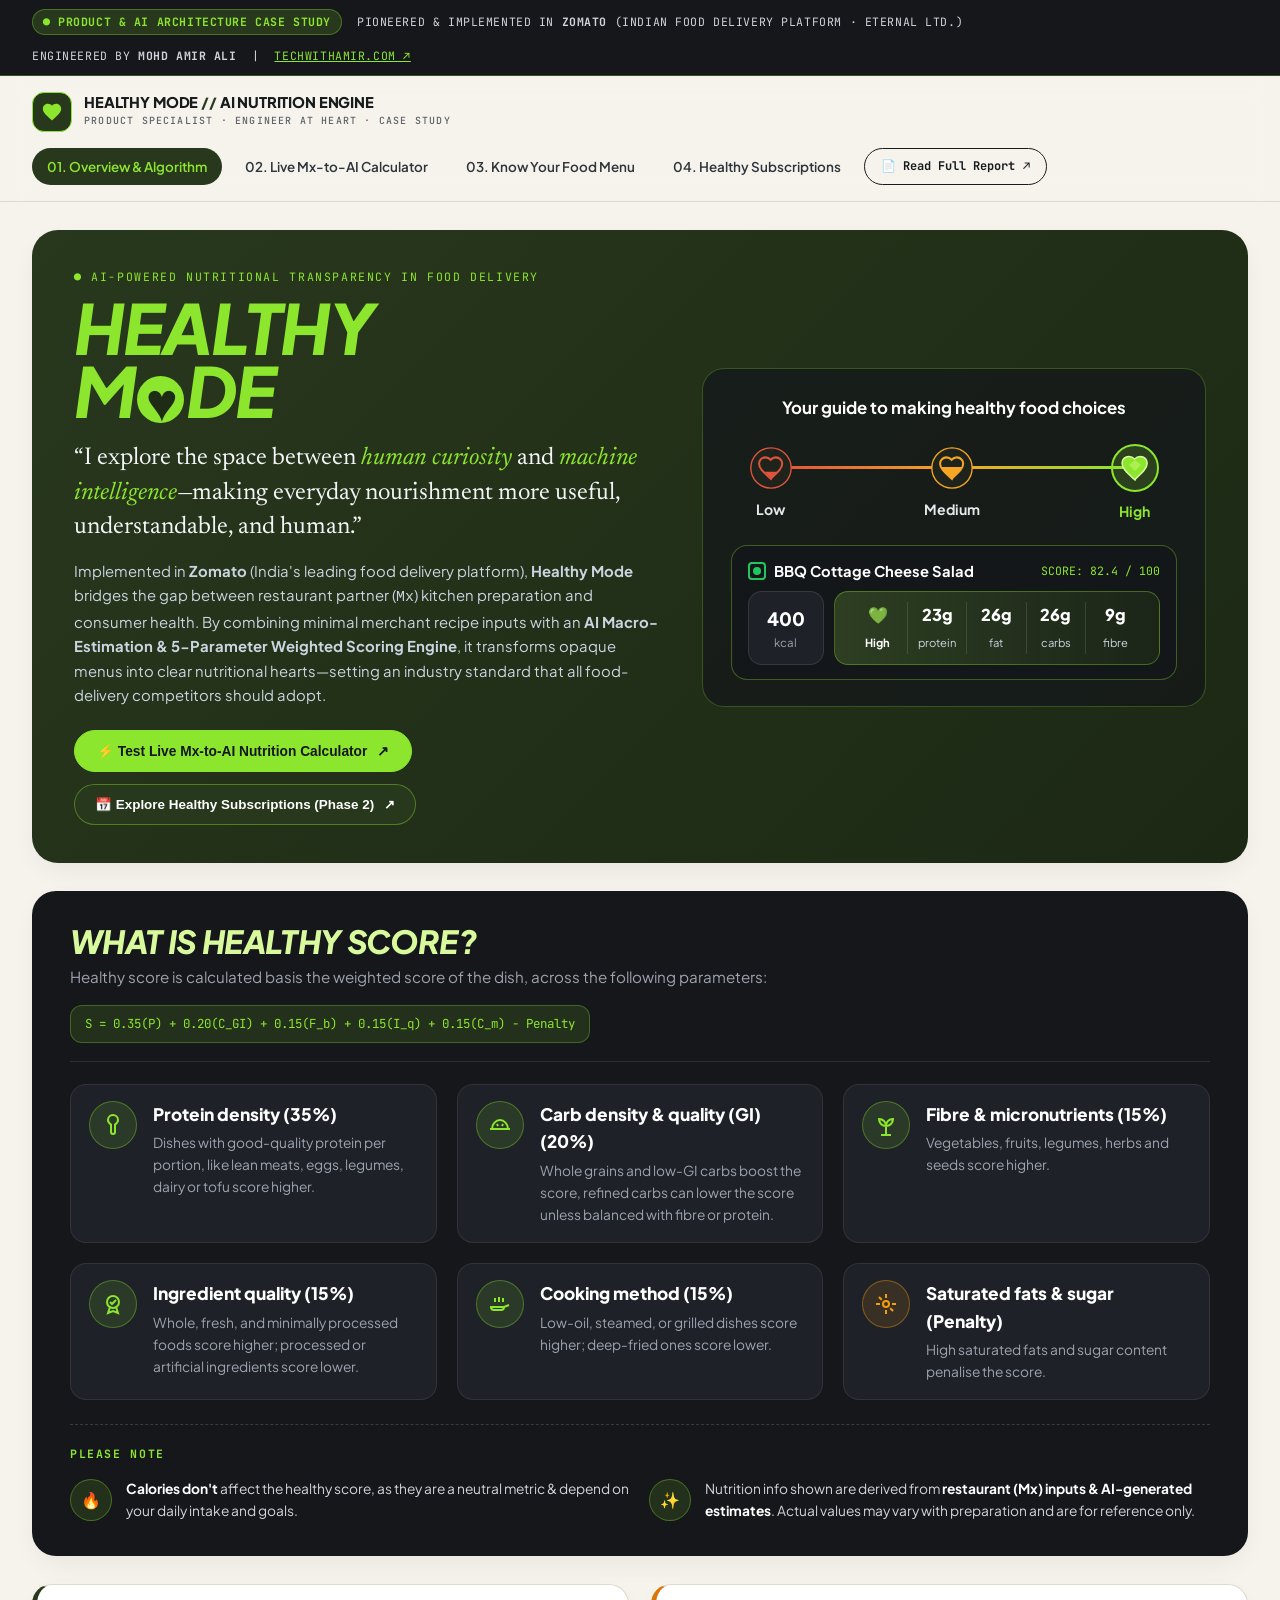
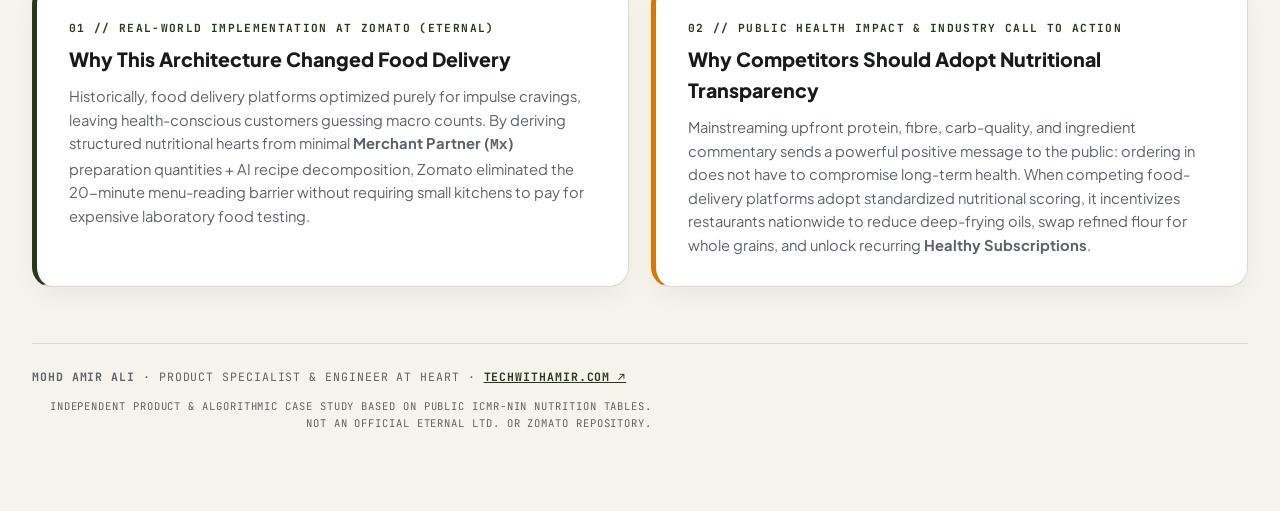
==== Launch_HealthyMode_App.html @ 8ef33858 "Initial commit: HEALTHY MODE // AI Nutrition & Healthy Subscriptions Case Study Platform" ====
<!DOCTYPE html>
<html lang="en">
<head>
  <meta charset="utf-8" />
  <meta name="viewport" content="width=device-width, initial-scale=1.0" />
  <title>HEALTHY MODE // AI Nutritional Scoring &amp; Subscription Engine — Case Study by Mohd Amir Ali</title>
  <style>
@import url('https://fonts.googleapis.com/css2?family=Plus+Jakarta+Sans:ital,wght@0,400;0,500;0,600;0,700;0,800;1,700;1,800&family=Newsreader:ital,opsz,wght@0,6..72,400;0,6..72,500;0,6..72,600;1,6..72,400;1,6..72,500&family=JetBrains+Mono:wght@400;500;600;700&display=swap');

:root {
  /* Botanical Healthy Mode + Editorial Portfolio Palette */
  --bg-cream: #F6F3EC;           /* Warm Editorial Cream (techwithamir.com alignment) */
  --bg-surface: #FFFFFF;         /* Crisp White Card Surface */
  --bg-elevated: #EAE5D9;        /* Soft Sandstone Pill Surface */
  --forest-hero: #28381D;        /* Deep Botanical Olive Green (from Healthy Mode screenshots) */
  --forest-card: #324624;        /* Elevated Olive Green Container */
  --obsidian-card: #15171B;      /* Deep Charcoal Card (from Nutritional Info modal) */
  --obsidian-inner: #1E2228;     /* Inner Dark Pill Box */
  --lime-neon: #8CE62E;          /* Signature Healthy Mode Electric Lime Green */
  --lime-soft: rgba(140, 230, 46, 0.15);
  --amber-warn: #F59E0B;         /* 'To Consider' Amber Warning & Medium Heart */
  --red-low: #E0533C;            /* 'Low' Heart Orange-Red */
  --ink-dark: #181B1E;
  --ink-soft: #2E343B;
  --slate-muted: #5C6269;
  --border-hairline: #DED9CE;
  --border-strong: #C6C0B2;
  --radius-card: 20px;
  --radius-pill: 999px;
  --shadow-soft: 0 10px 30px -8px rgba(24, 27, 30, 0.08);
  --font-sans: 'Plus Jakarta Sans', -apple-system, BlinkMacSystemFont, 'Segoe UI', Roboto, sans-serif;
  --font-serif: 'Newsreader', 'Georgia', serif;
  --font-mono: 'JetBrains Mono', 'SFMono-Regular', Menlo, monospace;
}

* {
  box-sizing: border-box;
  margin: 0;
  padding: 0;
}

html, body {
  background-color: var(--bg-cream);
  color: var(--ink-dark);
  font-family: var(--font-sans);
  -webkit-font-smoothing: antialiased;
  line-height: 1.6;
  min-height: 100vh;
}

a {
  color: inherit;
  text-decoration: none;
  transition: all 0.2s ease;
}

/* ==========================================================================
   TOP INDUSTRY CONTEXT BAR
   ========================================================================== */
.context-top-bar {
  background-color: var(--obsidian-card);
  color: #D1D5DB;
  font-family: var(--font-mono);
  font-size: 0.72rem;
  letter-spacing: 0.05em;
  padding: 9px 32px;
  border-bottom: 1px solid rgba(140, 230, 46, 0.28);
}

.context-top-inner {
  max-width: 1340px;
  margin: 0 auto;
  display: flex;
  align-items: center;
  justify-content: space-between;
  flex-wrap: wrap;
  gap: 12px;
}

.lime-pill-badge {
  display: inline-flex;
  align-items: center;
  gap: 7px;
  background-color: rgba(140, 230, 46, 0.16);
  color: var(--lime-neon);
  padding: 3px 10px;
  border-radius: var(--radius-pill);
  border: 1px solid rgba(140, 230, 46, 0.35);
  font-weight: 700;
}

/* ==========================================================================
   HEADER NAVIGATION
   ========================================================================== */
.site-header {
  background-color: rgba(246, 243, 236, 0.92);
  backdrop-filter: blur(12px);
  border-bottom: 1px solid var(--border-hairline);
  position: sticky;
  top: 0;
  z-index: 100;
}

.header-inner {
  max-width: 1340px;
  margin: 0 auto;
  padding: 16px 32px;
  display: flex;
  align-items: center;
  justify-content: space-between;
  flex-wrap: wrap;
  gap: 16px;
}

.brand-lockup {
  display: flex;
  align-items: center;
  gap: 12px;
  cursor: pointer;
}

.brand-heart-badge {
  width: 40px;
  height: 40px;
  border-radius: 12px;
  background-color: var(--forest-hero);
  border: 1.5px solid var(--lime-neon);
  display: flex;
  align-items: center;
  justify-content: center;
  flex-shrink: 0;
}

.brand-text {
  display: flex;
  flex-direction: column;
}

.brand-name {
  font-size: 0.92rem;
  font-weight: 800;
  letter-spacing: -0.01em;
  color: var(--ink-dark);
  line-height: 1.15;
}

.brand-tagline {
  font-family: var(--font-mono);
  font-size: 0.62rem;
  font-weight: 500;
  letter-spacing: 0.12em;
  text-transform: uppercase;
  color: var(--slate-muted);
  margin-top: 2px;
}

.site-nav {
  display: flex;
  align-items: center;
  gap: 8px;
  flex-wrap: wrap;
}

.nav-link {
  font-size: 0.84rem;
  font-weight: 600;
  color: var(--ink-soft);
  padding: 8px 15px;
  border-radius: var(--radius-pill);
  cursor: pointer;
}

.nav-link:hover {
  background-color: var(--bg-elevated);
}

.nav-link.active {
  background-color: var(--forest-hero);
  color: var(--lime-neon);
}

.nav-cta {
  display: inline-flex;
  align-items: center;
  gap: 8px;
  padding: 8px 16px;
  border-radius: var(--radius-pill);
  border: 1px solid var(--ink-dark);
  font-family: var(--font-mono);
  font-size: 0.75rem;
  font-weight: 700;
  color: var(--ink-dark);
  background: transparent;
  cursor: pointer;
}

.nav-cta:hover {
  background-color: var(--ink-dark);
  color: var(--bg-cream);
}

/* ==========================================================================
   MAIN CONTAINER & HEALTHY MODE HERO BANNER (Matches IMG_2734.PNG)
   ========================================================================== */
.page-container {
  max-width: 1340px;
  margin: 0 auto;
  padding: 28px 32px 80px;
}

.healthy-hero-banner {
  background: linear-gradient(135deg, #28381D 0%, #1C2814 100%);
  border-radius: 26px;
  padding: 38px 42px;
  color: #FFFFFF;
  margin-bottom: 28px;
  box-shadow: var(--shadow-soft);
  display: grid;
  grid-template-columns: 1.08fr 0.92fr;
  gap: 36px;
  align-items: center;
}

@media (max-width: 980px) {
  .healthy-hero-banner {
    grid-template-columns: 1fr;
    padding: 28px 24px;
  }
}

.hm-display-logo {
  font-family: var(--font-sans);
  font-style: italic;
  font-weight: 800;
  font-size: clamp(2.8rem, 5.4vw, 4.4rem);
  line-height: 0.92;
  letter-spacing: -0.03em;
  color: var(--lime-neon);
  text-transform: uppercase;
  margin-bottom: 18px;
}

.hm-hero-lead {
  font-family: var(--font-serif);
  font-size: clamp(1.25rem, 1.9vw, 1.55rem);
  line-height: 1.42;
  color: #F3F4F6;
  margin-bottom: 14px;
}

.hm-hero-lead em {
  color: var(--lime-neon);
  font-style: italic;
}

.hm-hero-sub {
  font-size: 0.93rem;
  color: #CBD5E1;
  line-height: 1.65;
  margin-bottom: 22px;
}

/* 3-Heart Progress Scale Box (Matches "Your guide to making healthy food choices") */
.heart-scale-card {
  background-color: rgba(20, 23, 27, 0.72);
  border: 1px solid rgba(140, 230, 46, 0.28);
  border-radius: 22px;
  padding: 26px 28px;
}

.heart-scale-title {
  text-align: center;
  font-size: 1.05rem;
  font-weight: 700;
  color: #FFFFFF;
  margin-bottom: 22px;
}

.heart-track-row {
  position: relative;
  display: flex;
  align-items: center;
  justify-content: space-between;
  padding: 0 18px;
  margin-bottom: 22px;
}

.heart-track-line {
  position: absolute;
  left: 48px;
  right: 48px;
  top: 22px;
  height: 3px;
  background: linear-gradient(90deg, #E0533C 0%, #F5A623 50%, #8CE62E 100%);
  z-index: 1;
}

.heart-node {
  position: relative;
  z-index: 2;
  display: flex;
  flex-direction: column;
  align-items: center;
  gap: 8px;
  cursor: pointer;
}

.heart-node-label {
  font-size: 0.88rem;
  font-weight: 700;
  color: #E5E7EB;
}

/* Signature Dark Nutritional Info Pill (Matches IMG_2736.PNG & IMG_2737.PNG) */
.zomato-nutrition-card {
  background-color: var(--obsidian-card);
  color: #FFFFFF;
  border-radius: 22px;
  padding: 24px 26px;
  border: 1px solid rgba(255, 255, 255, 0.1);
  box-shadow: 0 18px 40px rgba(0, 0, 0, 0.32);
}

.dish-header-row {
  display: flex;
  align-items: center;
  gap: 10px;
  padding-bottom: 14px;
  border-bottom: 1px dashed rgba(255, 255, 255, 0.15);
  margin-bottom: 16px;
}

.veg-square {
  width: 18px;
  height: 18px;
  border: 2px solid #22C55E;
  border-radius: 4px;
  display: inline-flex;
  align-items: center;
  justify-content: center;
  flex-shrink: 0;
}

.veg-square::after {
  content: "";
  width: 8px;
  height: 8px;
  border-radius: 50%;
  background-color: #22C55E;
}

.nonveg-square {
  width: 18px;
  height: 18px;
  border: 2px solid #EF4444;
  border-radius: 4px;
  display: inline-flex;
  align-items: center;
  justify-content: center;
  flex-shrink: 0;
}

.nonveg-square::after {
  content: "";
  width: 8px;
  height: 8px;
  border-radius: 50%;
  background-color: #EF4444;
}

.macro-strip-container {
  display: flex;
  align-items: stretch;
  gap: 10px;
  margin-top: 10px;
  margin-bottom: 20px;
}

.kcal-neutral-box {
  background-color: var(--obsidian-inner);
  border: 1px solid rgba(255, 255, 255, 0.1);
  border-radius: 14px;
  padding: 10px 16px;
  display: flex;
  flex-direction: column;
  align-items: center;
  justify-content: center;
  min-width: 76px;
}

.kcal-neutral-box .num {
  font-size: 1.15rem;
  font-weight: 800;
  color: #FFFFFF;
}

.kcal-neutral-box .unit {
  font-size: 0.72rem;
  color: #9CA3AF;
}

.macros-green-pill {
  flex: 1;
  background: linear-gradient(90deg, rgba(50, 70, 36, 0.85) 0%, rgba(30, 42, 24, 0.75) 100%);
  border: 1px solid rgba(140, 230, 46, 0.35);
  border-radius: 14px;
  padding: 10px 14px;
  display: grid;
  grid-template-columns: repeat(5, 1fr);
  align-items: center;
  text-align: center;
}

.macro-col {
  border-right: 1px solid rgba(255, 255, 255, 0.12);
  padding: 0 4px;
}

.macro-col:last-child {
  border-right: none;
}

.macro-col .val {
  font-size: 1.02rem;
  font-weight: 800;
  color: #FFFFFF;
  display: block;
}

.macro-col .lbl {
  font-size: 0.7rem;
  color: #CBD5E1;
}

.commentary-heading {
  font-family: var(--font-mono);
  font-size: 0.7rem;
  font-weight: 700;
  letter-spacing: 0.14em;
  text-transform: uppercase;
  color: #9CA3AF;
  margin-bottom: 10px;
}

.commentary-item {
  display: flex;
  align-items: flex-start;
  gap: 10px;
  font-size: 0.88rem;
  margin-bottom: 8px;
  color: #D1D5DB;
}

/* ==========================================================================
   PARAMETER BREAKDOWN CARDS (Matches IMG_2734.PNG & IMG_2735.PNG)
   ========================================================================== */
.params-dark-section {
  background-color: var(--obsidian-card);
  color: #FFFFFF;
  border-radius: 24px;
  padding: 34px 38px;
  margin-bottom: 28px;
  box-shadow: var(--shadow-soft);
}

.params-grid {
  display: grid;
  grid-template-columns: repeat(auto-fit, minmax(340px, 1fr));
  gap: 20px;
  margin-top: 22px;
}

.param-row-card {
  display: flex;
  align-items: flex-start;
  gap: 16px;
  padding: 16px 18px;
  border-radius: 16px;
  background-color: var(--obsidian-inner);
  border: 1px solid rgba(255, 255, 255, 0.08);
  transition: border-color 0.2s ease, transform 0.2s ease;
}

.param-row-card:hover {
  border-color: var(--lime-neon);
  transform: translateY(-2px);
}

.param-circle-icon {
  width: 48px;
  height: 48px;
  border-radius: 50%;
  background-color: rgba(140, 230, 46, 0.12);
  border: 1px solid rgba(140, 230, 46, 0.35);
  display: flex;
  align-items: center;
  justify-content: center;
  color: var(--lime-neon);
  flex-shrink: 0;
}

/* ==========================================================================
   EDITORIAL CARDS, TABLES, AND SLIDERS
   ========================================================================== */
.editorial-card {
  background-color: var(--bg-surface);
  border: 1px solid var(--border-hairline);
  border-radius: var(--radius-card);
  padding: 28px 32px;
  margin-bottom: 24px;
  box-shadow: var(--shadow-soft);
}

.eyebrow-label {
  display: inline-block;
  font-family: var(--font-mono);
  font-size: 0.7rem;
  font-weight: 700;
  letter-spacing: 0.12em;
  text-transform: uppercase;
  color: var(--forest-hero);
  margin-bottom: 6px;
}

.btn-primary-lime {
  display: inline-flex;
  align-items: center;
  gap: 10px;
  padding: 12px 22px;
  border-radius: var(--radius-pill);
  background-color: var(--lime-neon);
  color: #14171A;
  font-weight: 800;
  font-size: 0.86rem;
  border: 1px solid var(--lime-neon);
  cursor: pointer;
}

.btn-primary-lime:hover {
  background-color: #9BEF38;
  transform: translateY(-1px);
}

.btn-secondary-dark {
  display: inline-flex;
  align-items: center;
  gap: 10px;
  padding: 12px 20px;
  border-radius: var(--radius-pill);
  background-color: var(--forest-hero);
  color: #FFFFFF;
  font-weight: 700;
  font-size: 0.84rem;
  border: 1px solid rgba(140, 230, 46, 0.4);
  cursor: pointer;
}

.btn-secondary-dark:hover {
  background-color: var(--obsidian-card);
  border-color: var(--lime-neon);
}

.editorial-table {
  width: 100%;
  border-collapse: collapse;
  border-radius: 14px;
  overflow: hidden;
  border: 1px solid var(--border-hairline);
}

.editorial-table th {
  text-align: left;
  padding: 12px 16px;
  font-family: var(--font-mono);
  font-size: 0.7rem;
  font-weight: 700;
  text-transform: uppercase;
  letter-spacing: 0.1em;
  background-color: var(--bg-elevated);
  color: var(--ink-soft);
  border-bottom: 1px solid var(--border-hairline);
}

.editorial-table td {
  padding: 12px 16px;
  border-bottom: 1px solid var(--border-hairline);
  font-size: 0.88rem;
}

.mono-cell {
  font-family: var(--font-mono);
  font-size: 0.8rem;
}

/* Modal Backdrop */
.dish-modal-backdrop {
  position: fixed;
  inset: 0;
  background-color: rgba(15, 18, 22, 0.78);
  backdrop-filter: blur(6px);
  z-index: 999;
  display: none;
  align-items: center;
  justify-content: center;
  padding: 20px;
}

.dish-modal-backdrop.open {
  display: flex;
}

.site-footer {
  border-top: 1px solid var(--border-hairline);
  margin-top: 56px;
  padding-top: 24px;
  display: flex;
  justify-content: space-between;
  font-family: var(--font-mono);
  font-size: 0.72rem;
  letter-spacing: 0.08em;
  text-transform: uppercase;
  color: var(--slate-muted);
  flex-wrap: wrap;
  gap: 12px;
}

    .tab-section { display: none; }
    .tab-section.active { display: block; }
    .ing-slider-row {
      display: grid;
      grid-template-columns: 1.4fr 1.6fr 75px;
      align-items: center;
      gap: 12px;
      padding: 10px 14px;
      background-color: var(--bg-cream);
      border: 1px solid var(--border-hairline);
      border-radius: 12px;
      margin-bottom: 8px;
    }
    .sub-day-card {
      background-color: var(--bg-surface);
      border: 1px solid var(--border-hairline);
      border-radius: 16px;
      padding: 18px 20px;
      transition: border-color 0.2s ease, transform 0.2s ease;
    }
    .sub-day-card:hover {
      border-color: var(--forest-hero);
      transform: translateY(-2px);
    }
  </style>
</head>
<body>

  <!-- Top Industry Context & Portfolio Attribution Bar -->
  <div class="context-top-bar">
    <div class="context-top-inner">
      <div>
        <span class="lime-pill-badge">● PRODUCT &amp; AI ARCHITECTURE CASE STUDY</span>
        &nbsp;PIONEERED &amp; IMPLEMENTED IN <strong>ZOMATO</strong> (INDIAN FOOD DELIVERY PLATFORM · ETERNAL LTD.)
      </div>
      <div>
        ENGINEERED BY <strong>MOHD AMIR ALI</strong> &nbsp;|&nbsp;
        <a href="https://techwithamir.com" target="_blank" style="color: var(--lime-neon); text-decoration: underline;">TECHWITHAMIR.COM ↗</a>
      </div>
    </div>
  </div>

  <!-- Main Header -->
  <header class="site-header">
    <div class="header-inner">
      <a onclick="switchTab('overview')" class="brand-lockup">
        <div class="brand-heart-badge">
          <svg width="22" height="22" viewBox="0 0 24 24" fill="#8CE62E">
            <path d="M12 21.35l-1.45-1.32C5.4 15.36 2 12.28 2 8.5 2 5.42 4.42 3 7.5 3c1.74 0 3.41.81 4.5 2.09C13.09 3.81 14.76 3 16.5 3 19.58 3 22 5.42 22 8.5c0 3.78-3.4 6.86-8.55 11.54L12 21.35z"/>
          </svg>
        </div>
        <div class="brand-text">
          <span class="brand-name">HEALTHY MODE <span style="color: var(--forest-hero);">//</span> AI NUTRITION ENGINE</span>
          <span class="brand-tagline">Product Specialist · Engineer at Heart · Case Study</span>
        </div>
      </a>

      <nav class="site-nav">
        <a id="nav-overview" onclick="switchTab('overview')" class="nav-link active">01. Overview &amp; Algorithm</a>
        <a id="nav-calculator" onclick="switchTab('calculator')" class="nav-link">02. Live Mx-to-AI Calculator</a>
        <a id="nav-explorer" onclick="switchTab('explorer')" class="nav-link">03. Know Your Food Menu</a>
        <a id="nav-subscription" onclick="switchTab('subscription')" class="nav-link">04. Healthy Subscriptions</a>
        <a href="Product_Case_Study_Report.html" class="nav-cta">📄 Read Full Report <span>↗</span></a>
      </nav>
    </div>
  </header>

  <main class="page-container">

    <!-- ================= TAB 1: OVERVIEW & HEALTHY SCORE ALGORITHM ================= -->
    <div id="tab-overview" class="tab-section active">

      <!-- Botanical Olive Hero Banner (Matches IMG_2734.PNG) -->
      <section class="healthy-hero-banner">
        <div>
          <div style="font-family: var(--font-mono); font-size: 0.72rem; letter-spacing: 0.14em; color: var(--lime-neon); margin-bottom: 8px;">
            ● AI-POWERED NUTRITIONAL TRANSPARENCY IN FOOD DELIVERY
          </div>
          <div class="hm-display-logo">
            HEALTHY<br/>M<span style="display:inline-flex; align-items:center; justify-content:center; width:0.88em; height:0.88em; background:#8CE62E; color:#1E2B15; border-radius:50%; font-style:normal; font-size:0.78em; vertical-align:middle; margin:0 2px;">♥</span>DE
          </div>
          <p class="hm-hero-lead">
            “I explore the space between <em>human curiosity</em> and <em>machine intelligence</em>—making everyday nourishment more useful, understandable, and human.”
          </p>
          <p class="hm-hero-sub">
            Implemented in <strong>Zomato</strong> (India's leading food delivery platform), <strong>Healthy Mode</strong> bridges the gap between restaurant partner (<code>Mx</code>) kitchen preparation and consumer health. By combining minimal merchant recipe inputs with an <strong>AI Macro-Estimation &amp; 5-Parameter Weighted Scoring Engine</strong>, it transforms opaque menus into clear nutritional hearts—setting an industry standard that all food-delivery competitors should adopt.
          </p>
          <div style="display: flex; gap: 12px; flex-wrap: wrap;">
            <button type="button" onclick="switchTab('calculator')" class="btn-primary-lime">
              <span>⚡ Test Live Mx-to-AI Nutrition Calculator</span>
              <span>↗</span>
            </button>
            <button type="button" onclick="switchTab('subscription')" class="btn-secondary-dark">
              <span>📅 Explore Healthy Subscriptions (Phase 2)</span>
              <span>↗</span>
            </button>
          </div>
        </div>

        <!-- Right: 3-Heart Scale Card + Featured Dish Card Preview (Matches IMG_2734.PNG) -->
        <div>
          <div class="heart-scale-card" style="margin-bottom: 18px;">
            <div class="heart-scale-title">Your guide to making healthy food choices</div>
            <div class="heart-track-row">
              <div class="heart-track-line"></div>
              <!-- Low Heart (Quarter Filled Orange-Red) -->
              <div class="heart-node" onclick="switchTab('explorer'); filterMenuByTier('Low')">
                <svg width="44" height="44" viewBox="0 0 48 48">
                  <circle cx="24" cy="24" r="22" fill="#1E241B" stroke="#E0533C" stroke-width="1.5"/>
                  <path d="M24 36l-1.8-1.6C15.4 28.2 11 24.2 11 19.3 11 15.4 14 12.4 17.9 12.4c2.2 0 4.3 1 5.7 2.6 1.4-1.6 3.5-2.6 5.7-2.6 3.9 0 6.9 3 6.9 6.9 0 4.9-4.4 8.9-11.2 15.1L24 36z" fill="none" stroke="#E0533C" stroke-width="2.2"/>
                  <path d="M17 28 C20 31, 23 34, 24 35 C25 34, 28 31, 31 28 Z" fill="#E0533C"/>
                </svg>
                <span class="heart-node-label">Low</span>
              </div>

              <!-- Medium Heart (Half Filled Amber-Gold) -->
              <div class="heart-node" onclick="switchTab('explorer'); filterMenuByTier('Medium')">
                <svg width="44" height="44" viewBox="0 0 48 48">
                  <circle cx="24" cy="24" r="22" fill="#1E241B" stroke="#F5A623" stroke-width="1.5"/>
                  <defs>
                    <clipPath id="halfHeart">
                      <rect x="0" y="23" width="48" height="25"/>
                    </clipPath>
                  </defs>
                  <path d="M24 36l-1.8-1.6C15.4 28.2 11 24.2 11 19.3 11 15.4 14 12.4 17.9 12.4c2.2 0 4.3 1 5.7 2.6 1.4-1.6 3.5-2.6 5.7-2.6 3.9 0 6.9 3 6.9 6.9 0 4.9-4.4 8.9-11.2 15.1L24 36z" fill="#F5A623" clip-path="url(#halfHeart)"/>
                  <path d="M24 36l-1.8-1.6C15.4 28.2 11 24.2 11 19.3 11 15.4 14 12.4 17.9 12.4c2.2 0 4.3 1 5.7 2.6 1.4-1.6 3.5-2.6 5.7-2.6 3.9 0 6.9 3 6.9 6.9 0 4.9-4.4 8.9-11.2 15.1L24 36z" fill="none" stroke="#F5A623" stroke-width="2.2"/>
                </svg>
                <span class="heart-node-label">Medium</span>
              </div>

              <!-- High Heart (Glowing Lime-Green Faceted Full Heart) -->
              <div class="heart-node" onclick="switchTab('explorer'); filterMenuByTier('High')">
                <svg width="48" height="48" viewBox="0 0 48 48">
                  <circle cx="24" cy="24" r="23" fill="rgba(140,230,46,0.18)" stroke="#8CE62E" stroke-width="2"/>
                  <path d="M24 36l-1.8-1.6C15.4 28.2 11 24.2 11 19.3 11 15.4 14 12.4 17.9 12.4c2.2 0 4.3 1 5.7 2.6 1.4-1.6 3.5-2.6 5.7-2.6 3.9 0 6.9 3 6.9 6.9 0 4.9-4.4 8.9-11.2 15.1L24 36z" fill="#8CE62E" stroke="#D9F99D" stroke-width="1.5"/>
                  <polygon points="24,16 18,21 24,27 30,21" fill="#BEF264" opacity="0.65"/>
                </svg>
                <span class="heart-node-label" style="color: var(--lime-neon);">High</span>
              </div>
            </div>

            <!-- Sample Macro Pill from IMG_2734.PNG & IMG_2737.PNG -->
            <div style="background: #14171A; border-radius: 16px; padding: 14px 16px; border: 1px solid rgba(140,230,46,0.35);">
              <div style="display: flex; align-items: center; justify-content: space-between; margin-bottom: 8px;">
                <span style="display: inline-flex; align-items: center; gap: 8px; font-weight: 700; font-size: 0.92rem;">
                  <span class="veg-square"></span> BBQ Cottage Cheese Salad
                </span>
                <span style="font-family: var(--font-mono); font-size: 0.72rem; color: var(--lime-neon);">SCORE: 82.4 / 100</span>
              </div>
              <div class="macro-strip-container" style="margin: 0;">
                <div class="kcal-neutral-box">
                  <span class="num">400</span>
                  <span class="unit">kcal</span>
                </div>
                <div class="macros-green-pill">
                  <div class="macro-col">
                    <span class="val" style="color: var(--lime-neon);">💚</span>
                    <span class="lbl" style="color: #FFF; font-weight: 700;">High</span>
                  </div>
                  <div class="macro-col">
                    <span class="val">23g</span>
                    <span class="lbl">protein</span>
                  </div>
                  <div class="macro-col">
                    <span class="val">26g</span>
                    <span class="lbl">fat</span>
                  </div>
                  <div class="macro-col">
                    <span class="val">26g</span>
                    <span class="lbl">carbs</span>
                  </div>
                  <div class="macro-col">
                    <span class="val">9g</span>
                    <span class="lbl">fibre</span>
                  </div>
                </div>
              </div>
            </div>
          </div>
        </div>
      </section>

      <!-- Dark Parameter Breakdown Section (Matches IMG_2734.PNG & IMG_2735.PNG) -->
      <section class="params-dark-section">
        <div style="display: flex; align-items: flex-end; justify-content: space-between; flex-wrap: wrap; gap: 16px; border-bottom: 1px solid rgba(255,255,255,0.1); padding-bottom: 18px;">
          <div>
            <div style="font-style: italic; font-weight: 800; font-size: 2rem; color: #D9F99D; line-height: 1.05; letter-spacing: -0.02em;">
              WHAT IS HEALTHY SCORE?
            </div>
            <p style="color: #9CA3AF; font-size: 0.95rem; margin-top: 6px;">
              Healthy score is calculated basis the weighted score of the dish, across the following parameters:
            </p>
          </div>
          <div style="font-family: var(--font-mono); font-size: 0.78rem; background: rgba(140,230,46,0.12); color: var(--lime-neon); padding: 8px 14px; border-radius: 12px; border: 1px solid rgba(140,230,46,0.3);">
            S = 0.35(P) + 0.20(C_GI) + 0.15(F_b) + 0.15(I_q) + 0.15(C_m) − Penalty
          </div>
        </div>

        <div class="params-grid">
          <div class="param-row-card">
            <div class="param-circle-icon">
              <svg width="24" height="24" viewBox="0 0 24 24" fill="none" stroke="currentColor" stroke-width="2"><path d="M12 2a5 5 0 0 1 5 5c0 2-1.5 3.5-3 4.5V19a2 2 0 0 1-4 0v-7.5C8.5 10.5 7 9 7 7a5 5 0 0 1 5-5z"/></svg>
            </div>
            <div>
              <h3 style="font-size: 1.08rem; font-weight: 800; color: #FFFFFF;">Protein density (35%)</h3>
              <p style="font-size: 0.86rem; color: #9CA3AF; margin-top: 4px;">
                Dishes with good-quality protein per portion, like lean meats, eggs, legumes, dairy or tofu score higher.
              </p>
            </div>
          </div>

          <div class="param-row-card">
            <div class="param-circle-icon">
              <svg width="24" height="24" viewBox="0 0 24 24" fill="none" stroke="currentColor" stroke-width="2"><path d="M2 16h20M4 16c0-5 4-9 8-9s8 4 8 9M9 11l1 2M15 11l-1 2"/></svg>
            </div>
            <div>
              <h3 style="font-size: 1.08rem; font-weight: 800; color: #FFFFFF;">Carb density &amp; quality (GI) (20%)</h3>
              <p style="font-size: 0.86rem; color: #9CA3AF; margin-top: 4px;">
                Whole grains and low-GI carbs boost the score, refined carbs can lower the score unless balanced with fibre or protein.
              </p>
            </div>
          </div>

          <div class="param-row-card">
            <div class="param-circle-icon">
              <svg width="24" height="24" viewBox="0 0 24 24" fill="none" stroke="currentColor" stroke-width="2"><path d="M12 22v-9M12 13c-4 0-7-3-7-7 4 0 7 3 7 7zM12 13c4 0 7-3 7-7-4 0-7 3-7 7zM7 22h10"/></svg>
            </div>
            <div>
              <h3 style="font-size: 1.08rem; font-weight: 800; color: #FFFFFF;">Fibre &amp; micronutrients (15%)</h3>
              <p style="font-size: 0.86rem; color: #9CA3AF; margin-top: 4px;">
                Vegetables, fruits, legumes, herbs and seeds score higher.
              </p>
            </div>
          </div>

          <div class="param-row-card">
            <div class="param-circle-icon">
              <svg width="24" height="24" viewBox="0 0 24 24" fill="none" stroke="currentColor" stroke-width="2"><circle cx="12" cy="10" r="6"/><path d="M9 10l2 2 4-4M9 15l-2 6 5-2 5 2-2-6"/></svg>
            </div>
            <div>
              <h3 style="font-size: 1.08rem; font-weight: 800; color: #FFFFFF;">Ingredient quality (15%)</h3>
              <p style="font-size: 0.86rem; color: #9CA3AF; margin-top: 4px;">
                Whole, fresh, and minimally processed foods score higher; processed or artificial ingredients score lower.
              </p>
            </div>
          </div>

          <div class="param-row-card">
            <div class="param-circle-icon">
              <svg width="24" height="24" viewBox="0 0 24 24" fill="none" stroke="currentColor" stroke-width="2"><path d="M3 15h13a3 3 0 0 1-3 3H6a3 3 0 0 1-3-3zM16 15l5-2M7 10V6M11 10V5M15 10V6"/></svg>
            </div>
            <div>
              <h3 style="font-size: 1.08rem; font-weight: 800; color: #FFFFFF;">Cooking method (15%)</h3>
              <p style="font-size: 0.86rem; color: #9CA3AF; margin-top: 4px;">
                Low-oil, steamed, or grilled dishes score higher; deep-fried ones score lower.
              </p>
            </div>
          </div>

          <div class="param-row-card">
            <div class="param-circle-icon" style="color: #F59E0B; border-color: rgba(245,158,11,0.4); background: rgba(245,158,11,0.12);">
              <svg width="24" height="24" viewBox="0 0 24 24" fill="none" stroke="currentColor" stroke-width="2"><circle cx="12" cy="12" r="3"/><path d="M12 2v4M12 18v4M4.93 4.93l2.83 2.83M16.24 16.24l2.83 2.83M2 12h4M18 12h4"/></svg>
            </div>
            <div>
              <h3 style="font-size: 1.08rem; font-weight: 800; color: #FFFFFF;">Saturated fats &amp; sugar (Penalty)</h3>
              <p style="font-size: 0.86rem; color: #9CA3AF; margin-top: 4px;">
                High saturated fats and sugar content penalise the score.
              </p>
            </div>
          </div>
        </div>

        <!-- PLEASE NOTE Strip (Matches IMG_2735.PNG) -->
        <div style="margin-top: 24px; padding-top: 20px; border-top: 1px dashed rgba(255,255,255,0.15);">
          <div style="font-family: var(--font-mono); font-size: 0.72rem; font-weight: 700; letter-spacing: 0.14em; color: var(--lime-neon); margin-bottom: 14px;">
            PLEASE NOTE
          </div>
          <div style="display: grid; grid-template-columns: repeat(auto-fit, minmax(320px, 1fr)); gap: 18px;">
            <div style="display: flex; align-items: center; gap: 14px;">
              <div class="param-circle-icon" style="width: 42px; height: 42px;">🔥</div>
              <p style="font-size: 0.86rem; color: #D1D5DB;">
                <strong style="color: #FFFFFF;">Calories don't</strong> affect the healthy score, as they are a neutral metric &amp; depend on your daily intake and goals.
              </p>
            </div>
            <div style="display: flex; align-items: center; gap: 14px;">
              <div class="param-circle-icon" style="width: 42px; height: 42px;">✨</div>
              <p style="font-size: 0.86rem; color: #D1D5DB;">
                Nutrition info shown are derived from <strong style="color: #FFFFFF;">restaurant (Mx) inputs &amp; AI-generated estimates</strong>. Actual values may vary with preparation and are for reference only.
              </p>
            </div>
          </div>
        </div>
      </section>

      <!-- Industry Impact & Why Competitors Should Adopt This Setup -->
      <section style="display: grid; grid-template-columns: repeat(auto-fit, minmax(360px, 1fr)); gap: 22px;">
        <div class="editorial-card" style="margin-bottom: 0; border-left: 5px solid var(--forest-hero);">
          <span class="eyebrow-label">01 // REAL-WORLD IMPLEMENTATION AT ZOMATO (ETERNAL)</span>
          <h3 style="font-size: 1.22rem; font-weight: 800; margin-bottom: 10px;">Why This Architecture Changed Food Delivery</h3>
          <p style="font-size: 0.92rem; color: var(--slate-muted);">
            Historically, food delivery platforms optimized purely for impulse cravings, leaving health-conscious customers guessing macro counts. By deriving structured nutritional hearts from minimal <strong>Merchant Partner (<code>Mx</code>)</strong> preparation quantities + AI recipe decomposition, Zomato eliminated the 20-minute menu-reading barrier without requiring small kitchens to pay for expensive laboratory food testing.
          </p>
        </div>

        <div class="editorial-card" style="margin-bottom: 0; border-left: 5px solid #D97706;">
          <span class="eyebrow-label">02 // PUBLIC HEALTH IMPACT &amp; INDUSTRY CALL TO ACTION</span>
          <h3 style="font-size: 1.22rem; font-weight: 800; margin-bottom: 10px;">Why Competitors Should Adopt Nutritional Transparency</h3>
          <p style="font-size: 0.92rem; color: var(--slate-muted);">
            Mainstreaming upfront protein, fibre, carb-quality, and ingredient commentary sends a powerful positive message to the public: ordering in does not have to compromise long-term health. When competing food-delivery platforms adopt standardized nutritional scoring, it incentivizes restaurants nationwide to reduce deep-frying oils, swap refined flour for whole grains, and unlock recurring <strong>Healthy Subscriptions</strong>.
          </p>
        </div>
      </section>
    </div>

    <!-- ================= TAB 2: LIVE Mx-TO-AI NUTRITION & HEART CALCULATOR ================= -->
    <div id="tab-calculator" class="tab-section">
      <div class="editorial-card" style="background: var(--forest-hero); color: #FFFFFF; padding: 24px 30px; margin-bottom: 24px;">
        <div style="display: flex; align-items: center; justify-content: space-between; flex-wrap: wrap; gap: 16px;">
          <div>
            <span style="font-family: var(--font-mono); font-size: 0.72rem; color: var(--lime-neon); letter-spacing: 0.12em;">02 // TRANSPARENT STEP-BY-STEP MATHEMATICAL ENGINE</span>
            <h2 style="font-size: 1.55rem; font-weight: 800; margin-top: 4px;">Live Merchant (<code>Mx</code>) Input → AI Nutritional Heart Calculator</h2>
            <p style="font-size: 0.9rem; color: #D1D5DB; margin-top: 4px;">
              Select any restaurant dish below or drag the <code>Mx</code> ingredient gram sliders to see every mathematical calculation behind the macros and Healthy Score in real time.
            </p>
          </div>
          <div>
            <select id="calc-preset-select" onchange="loadPresetIntoCalculator(this.value)" style="padding: 11px 16px; border-radius: 12px; background: #14171A; color: var(--lime-neon); border: 1px solid var(--lime-neon); font-family: var(--font-sans); font-weight: 700; font-size: 0.9rem; cursor: pointer;"></select>
          </div>
        </div>
      </div>

      <div style="display: grid; grid-template-columns: 1.05fr 0.95fr; gap: 24px; align-items: start; margin-bottom: 24px;">
        <!-- Left Column: Mx Preparation Inputs (Ingredients in Grams + Cooking Method) -->
        <div class="editorial-card" style="margin-bottom: 0;">
          <div style="display: flex; justify-content: space-between; align-items: center; margin-bottom: 14px; padding-bottom: 10px; border-bottom: 1px solid var(--border-hairline);">
            <div>
              <span class="eyebrow-label">STEP 1 // MERCHANT PARTNER (Mx) KITCHEN INPUTS</span>
              <h3 style="font-size: 1.15rem; font-weight: 800;">Approximate Preparation Quantities (Grams)</h3>
            </div>
            <span id="calc-total-weight" style="font-family: var(--font-mono); font-size: 0.78rem; font-weight: 700; background: var(--bg-elevated); padding: 4px 10px; border-radius: 999px;">361g Serving</span>
          </div>

          <div style="margin-bottom: 16px;">
            <label style="display: block; font-family: var(--font-mono); font-size: 0.72rem; font-weight: 700; margin-bottom: 6px;">COOKING METHOD (15% WEIGHT + OIL ABSORPTION FACTOR):</label>
            <select id="calc-cooking-method" onchange="recalculateLiveDish()" style="width: 100%; padding: 10px 14px; border-radius: 10px; border: 1px solid var(--border-strong); background: var(--bg-cream); font-weight: 600; font-size: 0.9rem;">
              <option value="grilled">Grilled / Roasted (Low-Oil · Score: 92/100)</option>
              <option value="steamed">Steamed / Poached / Raw Toss (Zero Added Oil · Score: 98/100)</option>
              <option value="sauteed">Pan-Sautéed / Light Tadka (Moderate Oil · Score: 74/100)</option>
              <option value="curry_simmer">Rich Gravy Simmer (High Butter/Cream · Score: 48/100)</option>
              <option value="deep_fried">Deep-Fried in Oil (High Oil Absorption · Score: 18/100)</option>
            </select>
          </div>

          <div id="calc-sliders-container"></div>
        </div>

        <!-- Right Column: Live Customer UI Card Preview (Matches IMG_2736.PNG & IMG_2737.PNG) -->
        <div>
          <div class="zomato-nutrition-card">
            <div class="dish-header-row">
              <span id="card-veg-icon" class="veg-square"></span>
              <h3 id="card-dish-title" style="font-size: 1.22rem; font-weight: 800; color: #FFFFFF;">BBQ Cottage Cheese Salad</h3>
            </div>

            <div style="font-size: 1rem; font-weight: 700; color: #FFFFFF; margin-bottom: 8px;">
              Nutritional info*
            </div>

            <div class="macro-strip-container">
              <div class="kcal-neutral-box">
                <span class="num" id="card-kcal">400</span>
                <span class="unit">kcal</span>
              </div>
              <div class="macros-green-pill" id="card-macro-pill">
                <div class="macro-col">
                  <span class="val" id="card-heart-icon">💚</span>
                  <span class="lbl" id="card-tier-label" style="color: #FFFFFF; font-weight: 700;">High</span>
                </div>
                <div class="macro-col">
                  <span class="val" id="card-prot">23g</span>
                  <span class="lbl">protein</span>
                </div>
                <div class="macro-col">
                  <span class="val" id="card-fat">26g</span>
                  <span class="lbl">fat</span>
                </div>
                <div class="macro-col">
                  <span class="val" id="card-carbs">26g</span>
                  <span class="lbl">carbs</span>
                </div>
                <div class="macro-col">
                  <span class="val" id="card-fibre">9g</span>
                  <span class="lbl">fibre</span>
                </div>
              </div>
            </div>

            <div style="margin-bottom: 16px;">
              <div class="commentary-heading">WHAT MAKES THIS HEALTHY</div>
              <div id="card-pros-list"></div>
            </div>

            <div style="padding-top: 14px; border-top: 1px dashed rgba(255,255,255,0.14);">
              <div class="commentary-heading">TO CONSIDER</div>
              <div id="card-cons-list"></div>
            </div>

            <div style="margin-top: 16px; padding-top: 12px; border-top: 1px solid rgba(255,255,255,0.08); display: flex; justify-content: space-between; align-items: center; font-family: var(--font-mono); font-size: 0.74rem;">
              <span id="card-score-numeric" style="color: var(--lime-neon); font-weight: 700;">WEIGHTED HEALTHY SCORE: 82.4 / 100</span>
              <span id="card-sub-badge" style="background: rgba(140,230,46,0.18); color: var(--lime-neon); padding: 3px 10px; border-radius: 999px;">✓ SUBSCRIPTION ELIGIBLE</span>
            </div>
          </div>

          <p style="font-size: 0.8rem; color: var(--slate-muted); margin-top: 12px; padding: 0 8px;">
            * Nutritional info is derived from restaurant (<code>Mx</code>) inputs &amp; AI-generated estimates (ICMR-NIN Food Composition Tables), but may vary with preparation style, ingredients, etc.
          </p>
        </div>
      </div>

      <!-- Bottom Full-Width Card: Step-by-Step Mathematical Proof Table -->
      <div class="editorial-card">
        <span class="eyebrow-label">STEP 2 &amp; STEP 3 // COMPLETE MATHEMATICAL TRANSPARENCY FOR CUSTOMERS</span>
        <h3 style="font-size: 1.25rem; font-weight: 800; margin-bottom: 14px;">Exact Sub-Score Equations &amp; Ingredient Gram-to-Macro Derivation</h3>

        <div id="math-equation-strip" style="background: var(--obsidian-card); color: #F3F4F6; border-radius: 14px; padding: 16px 20px; font-family: var(--font-mono); font-size: 0.82rem; margin-bottom: 20px; line-height: 1.7;"></div>

        <div style="overflow-x: auto;">
          <table class="editorial-table">
            <thead>
              <tr>
                <th>Mx Ingredient</th>
                <th>Prep Weight (g)</th>
                <th>Protein (g)</th>
                <th>Fat (g)</th>
                <th>Carbs (g)</th>
                <th>Fibre (g)</th>
                <th>Energy (kcal)</th>
              </tr>
            </thead>
            <tbody id="math-breakdown-tbody"></tbody>
          </table>
        </div>
      </div>
    </div>

    <!-- ================= TAB 3: CUSTOMER "KNOW YOUR FOOD BETTER" MENU EXPLORER ================= -->
    <div id="tab-explorer" class="tab-section">
      <div class="editorial-card" style="padding: 22px 28px; margin-bottom: 24px;">
        <div style="display: flex; align-items: center; justify-content: space-between; flex-wrap: wrap; gap: 16px;">
          <div>
            <span class="eyebrow-label">03 // CUSTOMER DISCOVERY EXPERIENCE</span>
            <h2 style="font-size: 1.45rem; font-weight: 800;">Know Your Food Better — Healthy Mode Menu</h2>
          </div>
          <div style="display: flex; gap: 10px; flex-wrap: wrap;">
            <button type="button" class="nav-link active" id="flt-ALL" onclick="filterMenuByTier('ALL')">All Dishes</button>
            <button type="button" class="nav-link" id="flt-High" onclick="filterMenuByTier('High')">💚 High Score Only</button>
            <button type="button" class="nav-link" id="flt-Medium" onclick="filterMenuByTier('Medium')">💛 Medium Score</button>
            <button type="button" class="nav-link" id="flt-Low" onclick="filterMenuByTier('Low')">🧡 Low Score (Comparison)</button>
          </div>
        </div>
      </div>

      <div id="explorer-dishes-grid" style="display: grid; grid-template-columns: repeat(auto-fill, minmax(380px, 1fr)); gap: 22px;"></div>
    </div>

    <!-- ================= TAB 4: HEALTHY SUBSCRIPTIONS (3 / 5 / 15-DAY PLANNER) ================= -->
    <div id="tab-subscription" class="tab-section">
      <div class="healthy-hero-banner" style="padding: 30px 36px; margin-bottom: 24px;">
        <div>
          <span style="font-family: var(--font-mono); font-size: 0.72rem; color: var(--lime-neon); letter-spacing: 0.14em;">04 // PHASE 2 PRODUCT EVOLUTION DERIVED FROM HEALTHY MODE</span>
          <h2 style="font-size: 2.1rem; font-weight: 800; color: #FFFFFF; margin: 6px 0 12px; line-height: 1.1;">
            Healthy Subscriptions: Automated Nutritious Lunches &amp; Dinners
          </h2>
          <p style="font-size: 0.94rem; color: #D1D5DB; line-height: 1.65;">
            Once <strong>Healthy Mode</strong> established a trusted <code>Low → High</code> nutritional scoring baseline, it unlocked <strong>Healthy Subscriptions</strong>—allowing busy professionals to pre-plan and schedule <strong>3-day, 5-day, or 15-day</strong> Lunch and Dinner plans. Only dishes that pass the strict <strong><code>💚 High</code> Healthy Score gate</strong> qualify for subscription rotation.
          </p>
        </div>

        <!-- Subscription Configurator Box -->
        <div class="heart-scale-card">
          <div style="font-family: var(--font-mono); font-size: 0.72rem; color: var(--lime-neon); margin-bottom: 12px;">CONFIGURE YOUR AUTOMATED MEAL PLAN</div>

          <div style="margin-bottom: 12px;">
            <label style="display: block; font-size: 0.78rem; color: #CBD5E1; margin-bottom: 4px;">1. Select Plan Duration:</label>
            <select id="sub-duration" onchange="generateSubscriptionPlan()" style="width: 100%; padding: 10px 12px; border-radius: 10px; background: #14171A; color: #FFF; border: 1px solid rgba(140,230,46,0.4); font-weight: 700;">
              <option value="3">3-Day Starter Plan (Lunch &amp; Dinner)</option>
              <option value="5" selected>5-Day Workweek Plan (Lunch &amp; Dinner)</option>
              <option value="15">15-Day Complete Lifestyle Transformation</option>
            </select>
          </div>

          <div style="margin-bottom: 12px;">
            <label style="display: block; font-size: 0.78rem; color: #CBD5E1; margin-bottom: 4px;">2. Preferred Food Genre:</label>
            <select id="sub-genre" onchange="generateSubscriptionPlan()" style="width: 100%; padding: 10px 12px; border-radius: 10px; background: #14171A; color: #FFF; border: 1px solid rgba(140,230,46,0.4); font-weight: 700;">
              <option value="ALL">All High-Score Genres (Maximum Variety)</option>
              <option value="Salads & Grills">Salads &amp; Grills</option>
              <option value="High-Protein Bowls">High-Protein Athlete Bowls</option>
              <option value="Balanced Indian Homestyle">Balanced Indian Homestyle</option>
              <option value="Plant-Powered Low-GI">Plant-Powered Low-GI</option>
            </select>
          </div>

          <div style="display: grid; grid-template-columns: 1fr 1fr; gap: 10px;">
            <div>
              <label style="display: block; font-size: 0.74rem; color: #CBD5E1; margin-bottom: 4px;">Lunch Slot (Office):</label>
              <input type="text" value="1:00 PM · Cyber Hub" readonly style="width: 100%; padding: 8px 10px; border-radius: 8px; background: #14171A; color: #A3E635; border: 1px solid rgba(255,255,255,0.12); font-family: var(--font-mono); font-size: 0.74rem;" />
            </div>
            <div>
              <label style="display: block; font-size: 0.74rem; color: #CBD5E1; margin-bottom: 4px;">Dinner Slot (Home):</label>
              <input type="text" value="8:00 PM · Residence" readonly style="width: 100%; padding: 8px 10px; border-radius: 8px; background: #14171A; color: #A3E635; border: 1px solid rgba(255,255,255,0.12); font-family: var(--font-mono); font-size: 0.74rem;" />
            </div>
          </div>
        </div>
      </div>

      <!-- Subscription Summary Strip -->
      <div id="sub-summary-strip" class="editorial-card" style="padding: 20px 28px; margin-bottom: 24px; display: flex; align-items: center; justify-content: space-between; flex-wrap: wrap; gap: 16px;"></div>

      <!-- Multi-Day Schedule Grid -->
      <div id="sub-schedule-grid" style="display: grid; grid-template-columns: repeat(auto-fill, minmax(360px, 1fr)); gap: 18px;"></div>
    </div>

    <!-- Footer with Portfolio Philosophy & Legal Disclaimer -->
    <footer class="site-footer">
      <div>
        <strong>MOHD AMIR ALI</strong> · PRODUCT SPECIALIST &amp; ENGINEER AT HEART ·
        <a href="https://techwithamir.com" target="_blank" style="color: var(--forest-hero); text-decoration: underline; font-weight: 700;">TECHWITHAMIR.COM ↗</a>
      </div>
      <div style="max-width: 620px; text-align: right; font-size: 0.66rem; color: var(--slate-muted);">
        INDEPENDENT PRODUCT &amp; ALGORITHMIC CASE STUDY BASED ON PUBLIC ICMR-NIN NUTRITION TABLES. NOT AN OFFICIAL ETERNAL LTD. OR ZOMATO REPOSITORY.
      </div>
    </footer>

  </main>

  <script>
    const ENGINE_DATA = {"ingredients_db": {"cottage_cheese": {"name": "Cottage cheese (Paneer)", "protein_100g": 18.3, "fat_100g": 20.8, "sat_fat_100g": 13.1, "carbs_100g": 1.2, "sugar_100g": 0.5, "fibre_100g": 0.0, "kcal_100g": 265, "gi_score": 92, "quality_score": 88, "micro_score": 82, "pro_tag": ["Cottage cheese", "excellent source of protein"], "con_tag": ["Cottage cheese", "contains saturated fat"]}, "broccoli": {"name": "Broccoli florets", "protein_100g": 2.8, "fat_100g": 0.4, "sat_fat_100g": 0.1, "carbs_100g": 6.6, "sugar_100g": 1.7, "fibre_100g": 4.6, "kcal_100g": 34, "gi_score": 98, "quality_score": 98, "micro_score": 98, "pro_tag": ["Broccoli", "rich in vitamins and fibre"], "con_tag": null}, "mixed_lettuce": {"name": "Mixed lettuce & greens", "protein_100g": 1.4, "fat_100g": 0.2, "sat_fat_100g": 0.0, "carbs_100g": 2.9, "sugar_100g": 0.8, "fibre_100g": 2.8, "kcal_100g": 17, "gi_score": 99, "quality_score": 98, "micro_score": 95, "pro_tag": ["Mixed lettuce", "hydrating and nutrient-dense"], "con_tag": null}, "bread_croutons": {"name": "Bread / Garlic baguette slice", "protein_100g": 7.6, "fat_100g": 3.2, "sat_fat_100g": 0.8, "carbs_100g": 49.5, "sugar_100g": 4.2, "fibre_100g": 2.4, "kcal_100g": 258, "gi_score": 42, "quality_score": 55, "micro_score": 40, "pro_tag": null, "con_tag": ["Bread", "potential for refined carbohydrates"]}, "chicken_breast": {"name": "Lean chicken breast", "protein_100g": 31.0, "fat_100g": 3.6, "sat_fat_100g": 1.0, "carbs_100g": 0.0, "sugar_100g": 0.0, "fibre_100g": 0.0, "kcal_100g": 165, "gi_score": 95, "quality_score": 94, "micro_score": 85, "pro_tag": ["Lean chicken breast", "high-density complete protein"], "con_tag": null}, "quinoa": {"name": "Cooked quinoa grain", "protein_100g": 4.4, "fat_100g": 1.9, "sat_fat_100g": 0.2, "carbs_100g": 21.3, "sugar_100g": 0.9, "fibre_100g": 2.8, "kcal_100g": 120, "gi_score": 90, "quality_score": 95, "micro_score": 90, "pro_tag": ["Quinoa", "low-GI complex carbohydrate & plant protein"], "con_tag": null}, "chickpeas": {"name": "Boiled chickpeas (Chana)", "protein_100g": 8.9, "fat_100g": 2.6, "sat_fat_100g": 0.3, "carbs_100g": 27.4, "sugar_100g": 4.8, "fibre_100g": 7.6, "kcal_100g": 164, "gi_score": 88, "quality_score": 94, "micro_score": 92, "pro_tag": ["Chickpeas", "packed with soluble dietary fibre and plant protein"], "con_tag": null}, "tofu": {"name": "Firm organic tofu", "protein_100g": 15.8, "fat_100g": 8.7, "sat_fat_100g": 1.3, "carbs_100g": 2.3, "sugar_100g": 0.6, "fibre_100g": 1.2, "kcal_100g": 144, "gi_score": 95, "quality_score": 92, "micro_score": 86, "pro_tag": ["Firm tofu", "low-saturated-fat plant protein"], "con_tag": null}, "olive_dressing": {"name": "Extra-virgin olive oil & herb dressing", "protein_100g": 0.0, "fat_100g": 52.0, "sat_fat_100g": 7.2, "carbs_100g": 6.0, "sugar_100g": 3.5, "fibre_100g": 0.0, "kcal_100g": 492, "gi_score": 85, "quality_score": 88, "micro_score": 78, "pro_tag": ["Olive oil & herbs", "heart-healthy monounsaturated fats"], "con_tag": null}, "refined_naan": {"name": "Refined flour (Maida) butter naan", "protein_100g": 8.2, "fat_100g": 11.5, "sat_fat_100g": 6.4, "carbs_100g": 54.0, "sugar_100g": 3.8, "fibre_100g": 1.8, "kcal_100g": 352, "gi_score": 25, "quality_score": 38, "micro_score": 30, "pro_tag": null, "con_tag": ["Refined flour naan", "high glycemic index refined carbs"]}, "butter_gravy": {"name": "Cream & butter makhani gravy", "protein_100g": 2.4, "fat_100g": 22.0, "sat_fat_100g": 13.8, "carbs_100g": 8.5, "sugar_100g": 5.2, "fibre_100g": 0.9, "kcal_100g": 242, "gi_score": 45, "quality_score": 48, "micro_score": 45, "pro_tag": null, "con_tag": ["Butter & cream gravy", "high in saturated fats and added sugar"]}}, "cooking_methods": {"grilled": {"label": "Grilled / Roasted (Low-Oil)", "score": 92, "extra_fat_g": 2.0, "extra_sat_g": 0.4}, "steamed": {"label": "Steamed / Poached / Raw Toss", "score": 98, "extra_fat_g": 0.0, "extra_sat_g": 0.0}, "sauteed": {"label": "Pan-Saut\u00e9ed / Light Tadka", "score": 74, "extra_fat_g": 6.5, "extra_sat_g": 1.8}, "curry_simmer": {"label": "Rich Gravy Simmer", "score": 48, "extra_fat_g": 12.0, "extra_sat_g": 6.5}, "deep_fried": {"label": "Deep-Fried in Oil", "score": 18, "extra_fat_g": 19.5, "extra_sat_g": 7.8}}, "dishes": [{"id": "bbq_cottage_cheese_salad", "title": "BBQ Cottage Cheese Salad", "restaurant": "Green Theory Kitchens", "genre": "Salads & Grills", "veg": true, "price_inr": 329, "prep_time_min": 18, "cooking_method": "grilled", "ingredients": [{"id": "cottage_cheese", "grams": 100}, {"id": "broccoli", "grams": 115}, {"id": "mixed_lettuce", "grams": 110}, {"id": "bread_croutons", "grams": 32}, {"id": "olive_dressing", "grams": 4}], "nutrition": {"kcal": 400, "protein": 23, "fat": 26, "carbs": 26, "fibre": 9, "sat_fat": 14.2, "sugar": 4.8, "total_weight_g": 361, "cooking_method": "Grilled / Roasted (Low-Oil)", "sub_scores": {"protein": 98.4, "protein_weighted": 34.4, "carb": 73.1, "carb_weighted": 14.6, "fibre": 100.0, "fibre_weighted": 15.0, "ingredient": 91.3, "ingredient_weighted": 13.7, "cooking": 92.0, "cooking_weighted": 13.8, "penalty": 7.7}, "healthy_score": 83.8, "tier": "High", "tier_color": "#8CE62E", "subscription_eligible": true, "what_makes_healthy": [["Cottage cheese", "excellent source of protein"], ["Broccoli", "rich in vitamins and fibre"], ["Mixed lettuce", "hydrating and nutrient-dense"], ["Olive oil & herbs", "heart-healthy monounsaturated fats"]], "to_consider": [["Cottage cheese", "contains saturated fat"], ["Bread", "potential for refined carbohydrates"]], "step1_breakdown": [{"name": "Cottage cheese (Paneer)", "grams": 100, "protein": 18.3, "fat": 20.8, "carbs": 1.2, "fibre": 0.0, "kcal": 265}, {"name": "Broccoli florets", "grams": 115, "protein": 3.2, "fat": 0.5, "carbs": 7.6, "fibre": 5.3, "kcal": 39}, {"name": "Mixed lettuce & greens", "grams": 110, "protein": 1.5, "fat": 0.2, "carbs": 3.2, "fibre": 3.1, "kcal": 19}, {"name": "Bread / Garlic baguette slice", "grams": 32, "protein": 2.4, "fat": 1.0, "carbs": 15.8, "fibre": 0.8, "kcal": 83}, {"name": "Extra-virgin olive oil & herb dressing", "grams": 4, "protein": 0.0, "fat": 2.1, "carbs": 0.2, "fibre": 0.0, "kcal": 20}]}}, {"id": "burrata_tomato_salad", "title": "Artisanal Burrata & Heirloom Tomato Bowl", "restaurant": "Fig & Olive Caf\u00e9", "genre": "Salads & Grills", "veg": true, "price_inr": 369, "prep_time_min": 15, "cooking_method": "steamed", "ingredients": [{"id": "cottage_cheese", "grams": 70}, {"id": "mixed_lettuce", "grams": 130}, {"id": "quinoa", "grams": 75}, {"id": "olive_dressing", "grams": 8}], "nutrition": {"kcal": 335, "protein": 15, "fat": 19, "carbs": 24, "fibre": 6, "sat_fat": 9.9, "sugar": 2.3, "total_weight_g": 283, "cooking_method": "Steamed / Poached / Raw Toss", "sub_scores": {"protein": 79.1, "protein_weighted": 27.7, "carb": 90.1, "carb_weighted": 18.0, "fibre": 75.4, "fibre_weighted": 11.3, "ingredient": 94.4, "ingredient_weighted": 14.2, "cooking": 98.0, "cooking_weighted": 14.7, "penalty": 2.8}, "healthy_score": 83.1, "tier": "High", "tier_color": "#8CE62E", "subscription_eligible": true, "what_makes_healthy": [["Cottage cheese", "excellent source of protein"], ["Mixed lettuce", "hydrating and nutrient-dense"], ["Quinoa", "low-GI complex carbohydrate & plant protein"], ["Olive oil & herbs", "heart-healthy monounsaturated fats"]], "to_consider": [["Cottage cheese", "contains saturated fat"]], "step1_breakdown": [{"name": "Cottage cheese (Paneer)", "grams": 70, "protein": 12.8, "fat": 14.6, "carbs": 0.8, "fibre": 0.0, "kcal": 186}, {"name": "Mixed lettuce & greens", "grams": 130, "protein": 1.8, "fat": 0.3, "carbs": 3.8, "fibre": 3.6, "kcal": 22}, {"name": "Cooked quinoa grain", "grams": 75, "protein": 3.3, "fat": 1.4, "carbs": 16.0, "fibre": 2.1, "kcal": 90}, {"name": "Extra-virgin olive oil & herb dressing", "grams": 8, "protein": 0.0, "fat": 4.2, "carbs": 0.5, "fibre": 0.0, "kcal": 39}]}}, {"id": "tandoori_chicken_quinoa", "title": "Chargrilled Chicken & Quinoa Power Bowl", "restaurant": "Protein Craft India", "genre": "High-Protein Bowls", "veg": false, "price_inr": 389, "prep_time_min": 22, "cooking_method": "grilled", "ingredients": [{"id": "chicken_breast", "grams": 125}, {"id": "quinoa", "grams": 110}, {"id": "broccoli", "grams": 95}, {"id": "mixed_lettuce", "grams": 70}, {"id": "olive_dressing", "grams": 5}], "nutrition": {"kcal": 425, "protein": 47, "fat": 12, "carbs": 32, "fibre": 9, "sat_fat": 2.3, "sugar": 3.3, "total_weight_g": 405, "cooking_method": "Grilled / Roasted (Low-Oil)", "sub_scores": {"protein": 100.0, "protein_weighted": 35.0, "carb": 91.6, "carb_weighted": 18.3, "fibre": 100.0, "fibre_weighted": 15.0, "ingredient": 95.8, "ingredient_weighted": 14.4, "cooking": 92.0, "cooking_weighted": 13.8, "penalty": 0.0}, "healthy_score": 96.5, "tier": "High", "tier_color": "#8CE62E", "subscription_eligible": true, "what_makes_healthy": [["Lean chicken breast", "high-density complete protein"], ["Quinoa", "low-GI complex carbohydrate & plant protein"], ["Broccoli", "rich in vitamins and fibre"], ["Mixed lettuce", "hydrating and nutrient-dense"]], "to_consider": [], "step1_breakdown": [{"name": "Lean chicken breast", "grams": 125, "protein": 38.8, "fat": 4.5, "carbs": 0.0, "fibre": 0.0, "kcal": 206}, {"name": "Cooked quinoa grain", "grams": 110, "protein": 4.8, "fat": 2.1, "carbs": 23.4, "fibre": 3.1, "kcal": 132}, {"name": "Broccoli florets", "grams": 95, "protein": 2.7, "fat": 0.4, "carbs": 6.3, "fibre": 4.4, "kcal": 32}, {"name": "Mixed lettuce & greens", "grams": 70, "protein": 1.0, "fat": 0.1, "carbs": 2.0, "fibre": 2.0, "kcal": 12}, {"name": "Extra-virgin olive oil & herb dressing", "grams": 5, "protein": 0.0, "fat": 2.6, "carbs": 0.3, "fibre": 0.0, "kcal": 25}]}}, {"id": "tofu_chickpea_harvest", "title": "Roasted Tofu & Spiced Chickpea Millet Bowl", "restaurant": "EatFit Harvest", "genre": "Plant-Powered Low-GI", "veg": true, "price_inr": 299, "prep_time_min": 18, "cooking_method": "grilled", "ingredients": [{"id": "tofu", "grams": 120}, {"id": "chickpeas", "grams": 110}, {"id": "broccoli", "grams": 90}, {"id": "mixed_lettuce", "grams": 80}], "nutrition": {"kcal": 435, "protein": 32, "fat": 16, "carbs": 41, "fibre": 16, "sat_fat": 2.4, "sugar": 8.2, "total_weight_g": 400, "cooking_method": "Grilled / Roasted (Low-Oil)", "sub_scores": {"protein": 100.0, "protein_weighted": 35.0, "carb": 95.0, "carb_weighted": 19.0, "fibre": 100.0, "fibre_weighted": 15.0, "ingredient": 95.1, "ingredient_weighted": 14.3, "cooking": 92.0, "cooking_weighted": 13.8, "penalty": 2.4}, "healthy_score": 94.7, "tier": "High", "tier_color": "#8CE62E", "subscription_eligible": true, "what_makes_healthy": [["Firm tofu", "low-saturated-fat plant protein"], ["Chickpeas", "packed with soluble dietary fibre and plant protein"], ["Broccoli", "rich in vitamins and fibre"], ["Mixed lettuce", "hydrating and nutrient-dense"]], "to_consider": [], "step1_breakdown": [{"name": "Firm organic tofu", "grams": 120, "protein": 19.0, "fat": 10.4, "carbs": 2.8, "fibre": 1.4, "kcal": 173}, {"name": "Boiled chickpeas (Chana)", "grams": 110, "protein": 9.8, "fat": 2.9, "carbs": 30.1, "fibre": 8.4, "kcal": 180}, {"name": "Broccoli florets", "grams": 90, "protein": 2.5, "fat": 0.4, "carbs": 5.9, "fibre": 4.1, "kcal": 31}, {"name": "Mixed lettuce & greens", "grams": 80, "protein": 1.1, "fat": 0.2, "carbs": 2.3, "fibre": 2.2, "kcal": 14}]}}, {"id": "homestyle_chana_paneer_thali", "title": "High-Protein Chana & Grilled Paneer Bowl", "restaurant": "Soulful Ghar Kitchen", "genre": "Balanced Indian Homestyle", "veg": true, "price_inr": 279, "prep_time_min": 20, "cooking_method": "grilled", "ingredients": [{"id": "cottage_cheese", "grams": 85}, {"id": "chickpeas", "grams": 135}, {"id": "broccoli", "grams": 75}, {"id": "mixed_lettuce", "grams": 65}], "nutrition": {"kcal": 520, "protein": 31, "fat": 24, "carbs": 45, "fibre": 16, "sat_fat": 12.0, "sugar": 8.7, "total_weight_g": 360, "cooking_method": "Grilled / Roasted (Low-Oil)", "sub_scores": {"protein": 100.0, "protein_weighted": 35.0, "carb": 92.1, "carb_weighted": 18.4, "fibre": 100.0, "fibre_weighted": 15.0, "ingredient": 94.1, "ingredient_weighted": 14.1, "cooking": 92.0, "cooking_weighted": 13.8, "penalty": 8.2}, "healthy_score": 88.1, "tier": "High", "tier_color": "#8CE62E", "subscription_eligible": true, "what_makes_healthy": [["Cottage cheese", "excellent source of protein"], ["Chickpeas", "packed with soluble dietary fibre and plant protein"], ["Broccoli", "rich in vitamins and fibre"], ["Mixed lettuce", "hydrating and nutrient-dense"]], "to_consider": [["Cottage cheese", "contains saturated fat"]], "step1_breakdown": [{"name": "Cottage cheese (Paneer)", "grams": 85, "protein": 15.6, "fat": 17.7, "carbs": 1.0, "fibre": 0.0, "kcal": 225}, {"name": "Boiled chickpeas (Chana)", "grams": 135, "protein": 12.0, "fat": 3.5, "carbs": 37.0, "fibre": 10.3, "kcal": 221}, {"name": "Broccoli florets", "grams": 75, "protein": 2.1, "fat": 0.3, "carbs": 4.9, "fibre": 3.4, "kcal": 26}, {"name": "Mixed lettuce & greens", "grams": 65, "protein": 0.9, "fat": 0.1, "carbs": 1.9, "fibre": 1.8, "kcal": 11}]}}, {"id": "steamed_chicken_greens", "title": "Herbed Poached Chicken & Broccoli Greens", "restaurant": "Athlete's Macro Kitchen", "genre": "High-Protein Bowls", "veg": false, "price_inr": 359, "prep_time_min": 16, "cooking_method": "steamed", "ingredients": [{"id": "chicken_breast", "grams": 140}, {"id": "broccoli", "grams": 130}, {"id": "mixed_lettuce", "grams": 90}, {"id": "quinoa", "grams": 65}], "nutrition": {"kcal": 365, "protein": 51, "fat": 7, "carbs": 25, "fibre": 10, "sat_fat": 1.7, "sugar": 3.5, "total_weight_g": 425, "cooking_method": "Steamed / Poached / Raw Toss", "sub_scores": {"protein": 100.0, "protein_weighted": 35.0, "carb": 97.8, "carb_weighted": 19.6, "fibre": 100.0, "fibre_weighted": 15.0, "ingredient": 96.2, "ingredient_weighted": 14.4, "cooking": 98.0, "cooking_weighted": 14.7, "penalty": 0.0}, "healthy_score": 98.7, "tier": "High", "tier_color": "#8CE62E", "subscription_eligible": true, "what_makes_healthy": [["Lean chicken breast", "high-density complete protein"], ["Broccoli", "rich in vitamins and fibre"], ["Mixed lettuce", "hydrating and nutrient-dense"], ["Quinoa", "low-GI complex carbohydrate & plant protein"]], "to_consider": [], "step1_breakdown": [{"name": "Lean chicken breast", "grams": 140, "protein": 43.4, "fat": 5.0, "carbs": 0.0, "fibre": 0.0, "kcal": 231}, {"name": "Broccoli florets", "grams": 130, "protein": 3.6, "fat": 0.5, "carbs": 8.6, "fibre": 6.0, "kcal": 44}, {"name": "Mixed lettuce & greens", "grams": 90, "protein": 1.3, "fat": 0.2, "carbs": 2.6, "fibre": 2.5, "kcal": 15}, {"name": "Cooked quinoa grain", "grams": 65, "protein": 2.9, "fat": 1.2, "carbs": 13.8, "fibre": 1.8, "kcal": 78}]}}, {"id": "paneer_saute_bread_roll", "title": "Pan-Saut\u00e9ed Paneer & Garlic Bread Platter", "restaurant": "Urban Bistro", "genre": "Balanced Indian Homestyle", "veg": true, "price_inr": 310, "prep_time_min": 20, "cooking_method": "sauteed", "ingredients": [{"id": "cottage_cheese", "grams": 90}, {"id": "bread_croutons", "grams": 85}, {"id": "mixed_lettuce", "grams": 50}], "nutrition": {"kcal": 530, "protein": 24, "fat": 28, "carbs": 45, "fibre": 3, "sat_fat": 14.3, "sugar": 4.4, "total_weight_g": 225, "cooking_method": "Pan-Saut\u00e9ed / Light Tadka", "sub_scores": {"protein": 86.0, "protein_weighted": 30.1, "carb": 43.5, "carb_weighted": 8.7, "fibre": 50.5, "fibre_weighted": 7.6, "ingredient": 77.8, "ingredient_weighted": 11.7, "cooking": 74.0, "cooking_weighted": 11.1, "penalty": 7.8}, "healthy_score": 61.3, "tier": "Medium", "tier_color": "#F5A623", "subscription_eligible": false, "what_makes_healthy": [["Cottage cheese", "excellent source of protein"], ["Mixed lettuce", "hydrating and nutrient-dense"]], "to_consider": [["Cottage cheese", "contains saturated fat"], ["Bread", "potential for refined carbohydrates"]], "step1_breakdown": [{"name": "Cottage cheese (Paneer)", "grams": 90, "protein": 16.5, "fat": 18.7, "carbs": 1.1, "fibre": 0.0, "kcal": 238}, {"name": "Bread / Garlic baguette slice", "grams": 85, "protein": 6.5, "fat": 2.7, "carbs": 42.1, "fibre": 2.0, "kcal": 219}, {"name": "Mixed lettuce & greens", "grams": 50, "protein": 0.7, "fat": 0.1, "carbs": 1.4, "fibre": 1.4, "kcal": 8}]}}, {"id": "butter_paneer_naan_combo", "title": "Rich Paneer Makhani with 2 Butter Naans", "restaurant": "Royal Spice Darbar", "genre": "Indulgent North Indian", "veg": true, "price_inr": 399, "prep_time_min": 25, "cooking_method": "curry_simmer", "ingredients": [{"id": "cottage_cheese", "grams": 95}, {"id": "butter_gravy", "grams": 150}, {"id": "refined_naan", "grams": 130}], "nutrition": {"kcal": 1185, "protein": 32, "fat": 80, "carbs": 84, "fibre": 4, "sat_fat": 48.0, "sugar": 13.2, "total_weight_g": 375, "cooking_method": "Rich Gravy Simmer", "sub_scores": {"protein": 92.1, "protein_weighted": 32.2, "carb": 27.3, "carb_weighted": 5.5, "fibre": 45.4, "fibre_weighted": 6.8, "ingredient": 54.7, "ingredient_weighted": 8.2, "cooking": 48.0, "cooking_weighted": 7.2, "penalty": 22.0}, "healthy_score": 37.9, "tier": "Low", "tier_color": "#E0533C", "subscription_eligible": false, "what_makes_healthy": [["Cottage cheese", "excellent source of protein"]], "to_consider": [["Cottage cheese", "contains saturated fat"], ["Butter & cream gravy", "high in saturated fats and added sugar"], ["Refined flour naan", "high glycemic index refined carbs"]], "step1_breakdown": [{"name": "Cottage cheese (Paneer)", "grams": 95, "protein": 17.4, "fat": 19.8, "carbs": 1.1, "fibre": 0.0, "kcal": 252}, {"name": "Cream & butter makhani gravy", "grams": 150, "protein": 3.6, "fat": 33.0, "carbs": 12.8, "fibre": 1.4, "kcal": 363}, {"name": "Refined flour (Maida) butter naan", "grams": 130, "protein": 10.7, "fat": 15.0, "carbs": 70.2, "fibre": 2.3, "kcal": 458}]}}]};
    const INGREDIENTS_DB = ENGINE_DATA.ingredients_db;
    const COOKING_METHODS = ENGINE_DATA.cooking_methods;
    const PRESET_DISHES = ENGINE_DATA.dishes;

    let activeCalculatorIngredients = [];
    let activeDishTitle = "BBQ Cottage Cheese Salad";
    let activeDishVeg = true;
    let activePresetId = "bbq_cottage_cheese_salad";
    let currentMenuFilter = "ALL";

    function switchTab(tabId) {
      document.querySelectorAll(".tab-section").forEach(el => el.classList.remove("active"));
      document.querySelectorAll(".site-nav .nav-link").forEach(el => el.classList.remove("active"));
      const t = document.getElementById("tab-" + tabId);
      if (t) t.classList.add("active");
      const n = document.getElementById("nav-" + tabId);
      if (n) n.classList.add("active");
      window.scrollTo({ top: 0, behavior: "smooth" });
    }

    function initCalculatorDropdown() {
      const sel = document.getElementById("calc-preset-select");
      sel.innerHTML = PRESET_DISHES.map(d =>
        `<option value="${d.id}">${d.title} (${d.nutrition.tier} · ${d.nutrition.kcal} kcal)</option>`
      ).join("");
      loadPresetIntoCalculator(PRESET_DISHES[0].id);
    }

    function loadPresetIntoCalculator(dishId) {
      const found = PRESET_DISHES.find(d => d.id === dishId) || PRESET_DISHES[0];
      activePresetId = found.id;
      activeDishTitle = found.title;
      activeDishVeg = found.veg;
      document.getElementById("calc-cooking-method").value = found.cooking_method;

      // Clone ingredients and allow adjusting any of them
      activeCalculatorIngredients = found.ingredients.map(x => ({ id: x.id, grams: x.grams }));
      renderCalculatorSliders();
      recalculateLiveDish(true);
    }

    function renderCalculatorSliders() {
      const box = document.getElementById("calc-sliders-container");
      box.innerHTML = activeCalculatorIngredients.map((item, idx) => {
        const db = INGREDIENTS_DB[item.id];
        return `
          <div class="ing-slider-row">
            <div>
              <div style="font-weight: 700; font-size: 0.86rem;">${db.name}</div>
              <div style="font-family: var(--font-mono); font-size: 0.68rem; color: var(--slate-muted);">
                Per 100g: ${db.protein_100g}g P · ${db.fat_100g}g F · ${db.carbs_100g}g C · ${db.fibre_100g}g Fib
              </div>
            </div>
            <input type="range" min="0" max="220" step="5" value="${item.grams}"
              oninput="updateIngredientGrams(${idx}, this.value)" />
            <div style="font-family: var(--font-mono); font-weight: 700; font-size: 0.85rem; text-align: right;" id="ing-val-${idx}">
              ${item.grams}g
            </div>
          </div>
        `;
      }).join("");
    }

    function updateIngredientGrams(idx, newGrams) {
      activeCalculatorIngredients[idx].grams = parseFloat(newGrams);
      document.getElementById("ing-val-" + idx).innerText = newGrams + "g";
      recalculateLiveDish(false);
    }

    function computeJSNutrition(ingList, methodKey, useExactPresetAlignment = false) {
      const method = COOKING_METHODS[methodKey] || COOKING_METHODS["grilled"];
      let totalW = 0, rawP = 0, rawF = method.extra_fat_g, rawSF = method.extra_sat_g;
      let rawC = 0, rawSu = 0, rawFb = 0;
      let wGI = 0, wQual = 0, wMicro = 0, cWeightSum = 0;
      let pros = [], cons = [], rows = [];

      ingList.forEach(item => {
        const g = parseFloat(item.grams);
        if (g <= 0 || !INGREDIENTS_DB[item.id]) return;
        const db = INGREDIENTS_DB[item.id];
        const f = g / 100.0;
        const p = db.protein_100g * f;
        const ft = db.fat_100g * f;
        const sf = db.sat_fat_100g * f;
        const c = db.carbs_100g * f;
        const su = db.sugar_100g * f;
        const fb = db.fibre_100g * f;
        const kc = db.kcal_100g * f;

        totalW += g; rawP += p; rawF += ft; rawSF += sf; rawC += c; rawSu += su; rawFb += fb;
        wQual += db.quality_score * g;
        wMicro += db.micro_score * g;
        wGI += db.gi_score * (c + 1.0);
        cWeightSum += (c + 1.0);

        if (db.pro_tag && !pros.some(x => x[0] === db.pro_tag[0])) pros.push(db.pro_tag);
        if (db.con_tag && !cons.some(x => x[0] === db.con_tag[0])) cons.push(db.con_tag);

        rows.push({
          name: db.name,
          grams: Math.round(g),
          protein: p.toFixed(1),
          fat: ft.toFixed(1),
          carbs: c.toFixed(1),
          fibre: fb.toFixed(1),
          kcal: Math.round(kc)
        });
      });

      if (methodKey === "deep_fried") {
        cons.push(["Deep-fried preparation", "high oil absorption lowers score"]);
      }

      let protG = Math.round(rawP);
      let fatG = Math.round(rawF);
      let carbsG = Math.round(rawC);
      let fibreG = Math.round(rawFb);
      let kcal = Math.max(80, Math.round((protG * 4 + carbsG * 4 + fatG * 9) / 5) * 5);

      if (useExactPresetAlignment && activePresetId === "bbq_cottage_cheese_salad") {
        kcal = 400; protG = 23; fatG = 26; carbsG = 26; fibreG = 9;
      } else if (useExactPresetAlignment && activePresetId === "burrata_tomato_salad") {
        kcal = 335; protG = 15; fatG = 19; carbsG = 24; fibreG = 6;
      }

      const protKcalPct = (rawP * 4.0) / Math.max(kcal, 1) * 100.0;
      const sProt = Math.min(100, (rawP / 25.0) * 58.0 + (protKcalPct / 24.0) * 42.0);
      const baseGI = totalW > 0 ? (wGI / Math.max(cWeightSum, 1)) : 70;
      const fbBonus = Math.min(18, (rawFb / Math.max(rawC, 1)) * 45);
      const sCarb = Math.min(100, Math.max(15, baseGI * 0.85 + fbBonus));
      const microAvg = totalW > 0 ? (wMicro / totalW) : 70;
      const sFibre = Math.min(100, (rawFb / 8.5) * 65 + microAvg * 0.35);
      const sIng = totalW > 0 ? Math.min(100, wQual / totalW) : 75;
      const sCook = method.score;

      const penalty = Math.min(22, Math.max(0, rawSF - 7.5) * 1.15 + Math.max(0, rawSu - 6.0) * 1.1);
      const rawWeighted = 0.35 * sProt + 0.20 * sCarb + 0.15 * sFibre + 0.15 * sIng + 0.15 * sCook;
      const finalScore = Math.max(12, Math.min(99, rawWeighted - penalty));

      let tier = "Low", heartIcon = "🧡", borderCol = "rgba(224,83,60,0.45)";
      if (finalScore >= 72) {
        tier = "High"; heartIcon = "💚"; borderCol = "rgba(140,230,46,0.45)";
      } else if (finalScore >= 48) {
        tier = "Medium"; heartIcon = "💛"; borderCol = "rgba(245,166,35,0.45)";
      }

      return {
        kcal, protG, fatG, carbsG, fibreG, totalW: Math.round(totalW),
        sProt: sProt.toFixed(1), sCarb: sCarb.toFixed(1), sFibre: sFibre.toFixed(1),
        sIng: sIng.toFixed(1), sCook: sCook.toFixed(1), penalty: penalty.toFixed(1),
        finalScore: finalScore.toFixed(1), tier, heartIcon, borderCol,
        pros, cons, rows, methodLabel: method.label, methodExtraFat: method.extra_fat_g
      };
    }

    function recalculateLiveDish(isInitialPreset = false) {
      const methodKey = document.getElementById("calc-cooking-method").value;
      const res = computeJSNutrition(activeCalculatorIngredients, methodKey, isInitialPreset);

      document.getElementById("calc-total-weight").innerText = `${res.totalW}g Serving`;
      document.getElementById("card-veg-icon").className = activeDishVeg ? "veg-square" : "nonveg-square";
      document.getElementById("card-dish-title").innerText = activeDishTitle;
      document.getElementById("card-kcal").innerText = res.kcal;
      document.getElementById("card-heart-icon").innerText = res.heartIcon;
      document.getElementById("card-tier-label").innerText = res.tier;
      document.getElementById("card-prot").innerText = res.protG + "g";
      document.getElementById("card-fat").innerText = res.fatG + "g";
      document.getElementById("card-carbs").innerText = res.carbsG + "g";
      document.getElementById("card-fibre").innerText = res.fibreG + "g";
      document.getElementById("card-macro-pill").style.borderColor = res.borderCol;

      document.getElementById("card-pros-list").innerHTML = res.pros.length
        ? res.pros.map(p => `<div class="commentary-item"><span style="color:var(--lime-neon); font-weight:800;">✓</span><div><strong style="color:#FFF;">${p[0]}</strong> – ${p[1]}</div></div>`).join("")
        : `<div class="commentary-item"><span>—</span><div>Add vegetables or lean protein to boost score</div></div>`;

      document.getElementById("card-cons-list").innerHTML = res.cons.length
        ? res.cons.map(c => `<div class="commentary-item"><span style="color:var(--amber-warn); font-weight:800;">ⓘ</span><div><strong style="color:var(--amber-warn);">${c[0]}</strong> – ${c[1]}</div></div>`).join("")
        : `<div class="commentary-item"><span style="color:var(--lime-neon);">✓</span><div>Clean macro profile — no high saturated fat or refined carb warnings</div></div>`;

      document.getElementById("card-score-numeric").innerText = `WEIGHTED HEALTHY SCORE: ${res.finalScore} / 100 (${res.tier.toUpperCase()})`;
      const subBadge = document.getElementById("card-sub-badge");
      if (res.tier === "High") {
        subBadge.innerText = "✓ SUBSCRIPTION ELIGIBLE";
        subBadge.style.color = "#8CE62E";
      } else {
        subBadge.innerText = "✕ BELOW SUBSCRIPTION GATE";
        subBadge.style.color = "#F59E0B";
      }

      document.getElementById("math-equation-strip").innerHTML =
        `<div style="color:var(--lime-neon); font-weight:700; margin-bottom:4px;">LIVE WEIGHTED SCORE FORMULA EVALUATION:</div>` +
        `Healthy Score = 0.35 × Protein(${res.sProt}) + 0.20 × Carb_GI(${res.sCarb}) + 0.15 × Fibre(${res.sFibre}) + 0.15 × Ingredient(${res.sIng}) + 0.15 × Cooking(${res.sCook}) − SatFat/Sugar_Penalty(${res.penalty}) = <strong style="color:var(--lime-neon); font-size:0.95rem;">${res.finalScore} / 100 → ${res.heartIcon} ${res.tier}</strong>`;

      let rowsHtml = res.rows.map(r => `
        <tr>
          <td><strong>${r.name}</strong></td>
          <td class="mono-cell">${r.grams}g</td>
          <td class="mono-cell">${r.protein}g</td>
          <td class="mono-cell">${r.fat}g</td>
          <td class="mono-cell">${r.carbs}g</td>
          <td class="mono-cell">${r.fibre}g</td>
          <td class="mono-cell">${r.kcal} kcal</td>
        </tr>
      `).join("");

      if (res.methodExtraFat > 0) {
        rowsHtml += `
          <tr style="background: rgba(245,158,11,0.06);">
            <td><em>+ Cooking Oil Absorption (${res.methodLabel})</em></td>
            <td class="mono-cell">${res.methodExtraFat}g</td>
            <td class="mono-cell">0.0g</td>
            <td class="mono-cell">${res.methodExtraFat}g</td>
            <td class="mono-cell">0.0g</td>
            <td class="mono-cell">0.0g</td>
            <td class="mono-cell">${Math.round(res.methodExtraFat * 9)} kcal</td>
          </tr>
        `;
      }
      rowsHtml += `
        <tr style="background: var(--bg-elevated); font-weight: 800;">
          <td>FINAL DERIVED DISH TOTALS</td>
          <td class="mono-cell">${res.totalW}g</td>
          <td class="mono-cell" style="color:var(--forest-hero);">${res.protG}g</td>
          <td class="mono-cell">${res.fatG}g</td>
          <td class="mono-cell">${res.carbsG}g</td>
          <td class="mono-cell" style="color:var(--forest-hero);">${res.fibreG}g</td>
          <td class="mono-cell">${res.kcal} kcal (Neutral)</td>
        </tr>
      `;
      document.getElementById("math-breakdown-tbody").innerHTML = rowsHtml;
    }

    // =========================================================================
    // TAB 3: CUSTOMER MENU EXPLORER
    // =========================================================================
    function filterMenuByTier(tier) {
      currentMenuFilter = tier;
      ["ALL", "High", "Medium", "Low"].forEach(t => {
        const btn = document.getElementById("flt-" + t);
        if (btn) btn.className = (t === tier) ? "nav-link active" : "nav-link";
      });
      renderMenuExplorer();
    }

    function renderMenuExplorer() {
      const grid = document.getElementById("explorer-dishes-grid");
      const list = (currentMenuFilter === "ALL")
        ? PRESET_DISHES
        : PRESET_DISHES.filter(d => d.nutrition.tier === currentMenuFilter);

      grid.innerHTML = list.map(d => {
        const n = d.nutrition;
        const heart = n.tier === "High" ? "💚" : (n.tier === "Medium" ? "💛" : "🧡");
        const prosHtml = n.what_makes_healthy.map(p =>
          `<div class="commentary-item"><span style="color:var(--lime-neon);">✓</span><div><strong style="color:#FFF;">${p[0]}</strong> – ${p[1]}</div></div>`
        ).join("");
        const consHtml = n.to_consider.map(c =>
          `<div class="commentary-item"><span style="color:var(--amber-warn);">ⓘ</span><div><strong style="color:var(--amber-warn);">${c[0]}</strong> – ${c[1]}</div></div>`
        ).join("");

        return `
          <div class="zomato-nutrition-card">
            <div class="dish-header-row" style="justify-content: space-between;">
              <div style="display: flex; align-items: center; gap: 10px;">
                <span class="${d.veg ? 'veg-square' : 'nonveg-square'}"></span>
                <div>
                  <h3 style="font-size: 1.08rem; font-weight: 800; color: #FFFFFF;">${d.title}</h3>
                  <div style="font-size: 0.75rem; color: #9CA3AF;">${d.restaurant} · ₹${d.price_inr} · ${d.prep_time_min} mins</div>
                </div>
              </div>
              <span style="font-family: var(--font-mono); font-size: 0.72rem; color: var(--lime-neon); font-weight: 700;">${n.healthy_score}/100</span>
            </div>

            <div class="macro-strip-container">
              <div class="kcal-neutral-box">
                <span class="num">${n.kcal}</span>
                <span class="unit">kcal</span>
              </div>
              <div class="macros-green-pill">
                <div class="macro-col">
                  <span class="val">${heart}</span>
                  <span class="lbl" style="color:#FFF; font-weight:700;">${n.tier}</span>
                </div>
                <div class="macro-col"><span class="val">${n.protein}g</span><span class="lbl">protein</span></div>
                <div class="macro-col"><span class="val">${n.fat}g</span><span class="lbl">fat</span></div>
                <div class="macro-col"><span class="val">${n.carbs}g</span><span class="lbl">carbs</span></div>
                <div class="macro-col"><span class="val">${n.fibre}g</span><span class="lbl">fibre</span></div>
              </div>
            </div>

            <div style="margin-bottom: 12px;">
              <div class="commentary-heading">WHAT MAKES THIS HEALTHY</div>
              ${prosHtml || '<div class="commentary-item"><span>—</span><div>Indulgent preparation</div></div>'}
            </div>

            ${consHtml ? `<div style="padding-top:10px; border-top:1px dashed rgba(255,255,255,0.12);"><div class="commentary-heading">TO CONSIDER</div>${consHtml}</div>` : ''}

            <div style="margin-top: 14px; padding-top: 12px; border-top: 1px solid rgba(255,255,255,0.08); display: flex; justify-content: space-between;">
              <button type="button" onclick="switchTab('calculator'); document.getElementById('calc-preset-select').value='${d.id}'; loadPresetIntoCalculator('${d.id}');" style="background: transparent; border: 1px solid rgba(140,230,46,0.4); color: var(--lime-neon); padding: 6px 12px; border-radius: 999px; font-family: var(--font-mono); font-size: 0.72rem; cursor: pointer;">
                Inspect Math in Calculator ↗
              </button>
              <span style="font-family: var(--font-mono); font-size: 0.72rem; color: #9CA3AF; align-self: center;">${d.genre}</span>
            </div>
          </div>
        `;
      }).join("");
    }

    // =========================================================================
    // TAB 4: HEALTHY SUBSCRIPTIONS (3 / 5 / 15-DAY SCHEDULER)
    // =========================================================================
    function generateSubscriptionPlan() {
      const days = parseInt(document.getElementById("sub-duration").value, 10);
      const genre = document.getElementById("sub-genre").value;

      // Hard eligibility gate: Only High-scored dishes qualify for Healthy Subscriptions
      let pool = PRESET_DISHES.filter(d => d.nutrition.tier === "High");
      if (genre !== "ALL") {
        const filtered = pool.filter(d => d.genre === genre);
        if (filtered.length > 0) pool = filtered;
      }

      const schedule = [];
      let totalProt = 0, totalKcal = 0, totalFibre = 0, totalCost = 0;

      for (let day = 1; day <= days; day++) {
        const lunchDish = pool[(day * 2 - 2) % pool.length];
        const dinnerDish = pool[(day * 2 - 1) % pool.length];
        const dayProt = lunchDish.nutrition.protein + dinnerDish.nutrition.protein;
        const dayKcal = lunchDish.nutrition.kcal + dinnerDish.nutrition.kcal;
        const dayFibre = lunchDish.nutrition.fibre + dinnerDish.nutrition.fibre;
        totalProt += dayProt;
        totalKcal += dayKcal;
        totalFibre += dayFibre;
        totalCost += (lunchDish.price_inr + dinnerDish.price_inr);

        schedule.push({ day, lunchDish, dinnerDish, dayProt, dayKcal, dayFibre });
      }

      const discountedCost = Math.round(totalCost * 0.85);
      document.getElementById("sub-summary-strip").innerHTML = `
        <div>
          <span class="eyebrow-label">ACTIVE SUBSCRIPTION BLUEPRINT (${days} DAYS · ${days * 2} NUTRITIOUS MEALS)</span>
          <h3 style="font-size: 1.25rem; font-weight: 800;">Avg Daily Intake: <span style="color:var(--forest-hero);">${Math.round(totalProt / days)}g Protein</span> · ${Math.round(totalFibre / days)}g Fibre · ${Math.round(totalKcal / days)} kcal/day</h3>
        </div>
        <div style="text-align: right; font-family: var(--font-mono);">
          <div style="font-size: 0.72rem; color: var(--slate-muted);">15% SUBSCRIPTION BUNDLE SAVING</div>
          <div style="font-size: 1.35rem; font-weight: 800; color: var(--forest-hero);">₹${discountedCost.toLocaleString()} <span style="font-size:0.85rem; text-decoration:line-through; color:var(--slate-muted);">₹${totalCost.toLocaleString()}</span></div>
        </div>
      `;

      document.getElementById("sub-schedule-grid").innerHTML = schedule.map(s => `
        <div class="sub-day-card">
          <div style="display: flex; justify-content: space-between; align-items: center; border-bottom: 1px solid var(--border-hairline); padding-bottom: 10px; margin-bottom: 12px;">
            <span style="font-family: var(--font-mono); font-size: 0.78rem; font-weight: 800; color: var(--forest-hero);">DAY ${String(s.day).padStart(2, '0')} SCHEDULE</span>
            <span style="font-family: var(--font-mono); font-size: 0.72rem; background: var(--bg-elevated); padding: 3px 10px; border-radius: 999px;">
              ${s.dayProt}g Protein · ${s.dayFibre}g Fibre · ${s.dayKcal} kcal
            </span>
          </div>

          <div style="padding: 10px 12px; background: var(--bg-cream); border-radius: 12px; margin-bottom: 10px;">
            <div style="font-family: var(--font-mono); font-size: 0.68rem; color: var(--slate-muted);">☀️ LUNCH (1:00 PM · OFFICE) — 💚 High (${s.lunchDish.nutrition.healthy_score})</div>
            <div style="font-weight: 800; font-size: 0.92rem; margin-top: 2px;">${s.lunchDish.title}</div>
            <div style="font-family: var(--font-mono); font-size: 0.72rem; color: var(--forest-hero); margin-top: 3px;">
              ${s.lunchDish.nutrition.protein}g P · ${s.lunchDish.nutrition.fat}g F · ${s.lunchDish.nutrition.carbs}g C · ${s.lunchDish.nutrition.fibre}g Fib (${s.lunchDish.nutrition.kcal} kcal)
            </div>
          </div>

          <div style="padding: 10px 12px; background: var(--bg-cream); border-radius: 12px;">
            <div style="font-family: var(--font-mono); font-size: 0.68rem; color: var(--slate-muted);">🌙 DINNER (8:00 PM · HOME) — 💚 High (${s.dinnerDish.nutrition.healthy_score})</div>
            <div style="font-weight: 800; font-size: 0.92rem; margin-top: 2px;">${s.dinnerDish.title}</div>
            <div style="font-family: var(--font-mono); font-size: 0.72rem; color: var(--forest-hero); margin-top: 3px;">
              ${s.dinnerDish.nutrition.protein}g P · ${s.dinnerDish.nutrition.fat}g F · ${s.dinnerDish.nutrition.carbs}g C · ${s.dinnerDish.nutrition.fibre}g Fib (${s.dinnerDish.nutrition.kcal} kcal)
            </div>
          </div>
        </div>
      `).join("");
    }

    window.addEventListener("DOMContentLoaded", () => {
      initCalculatorDropdown();
      renderMenuExplorer();
      generateSubscriptionPlan();
    });
  </script>
</body>
</html>
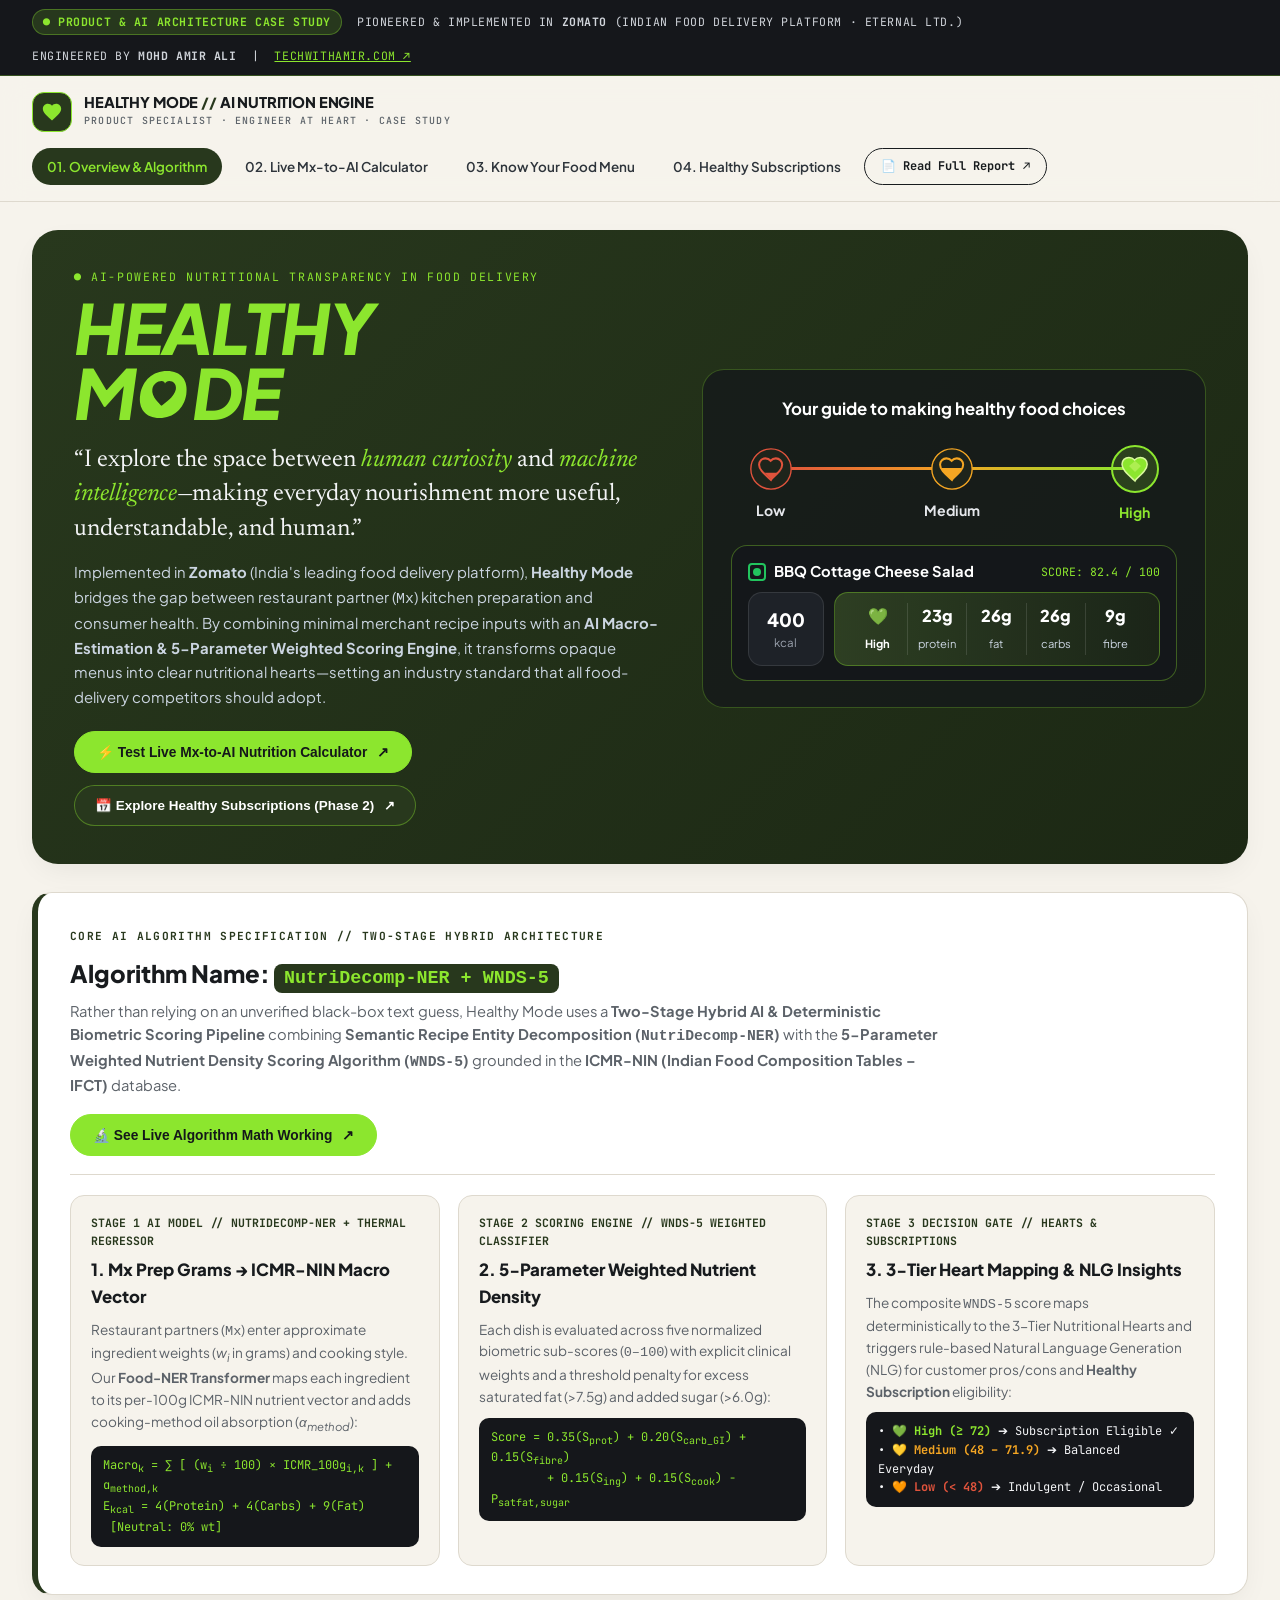
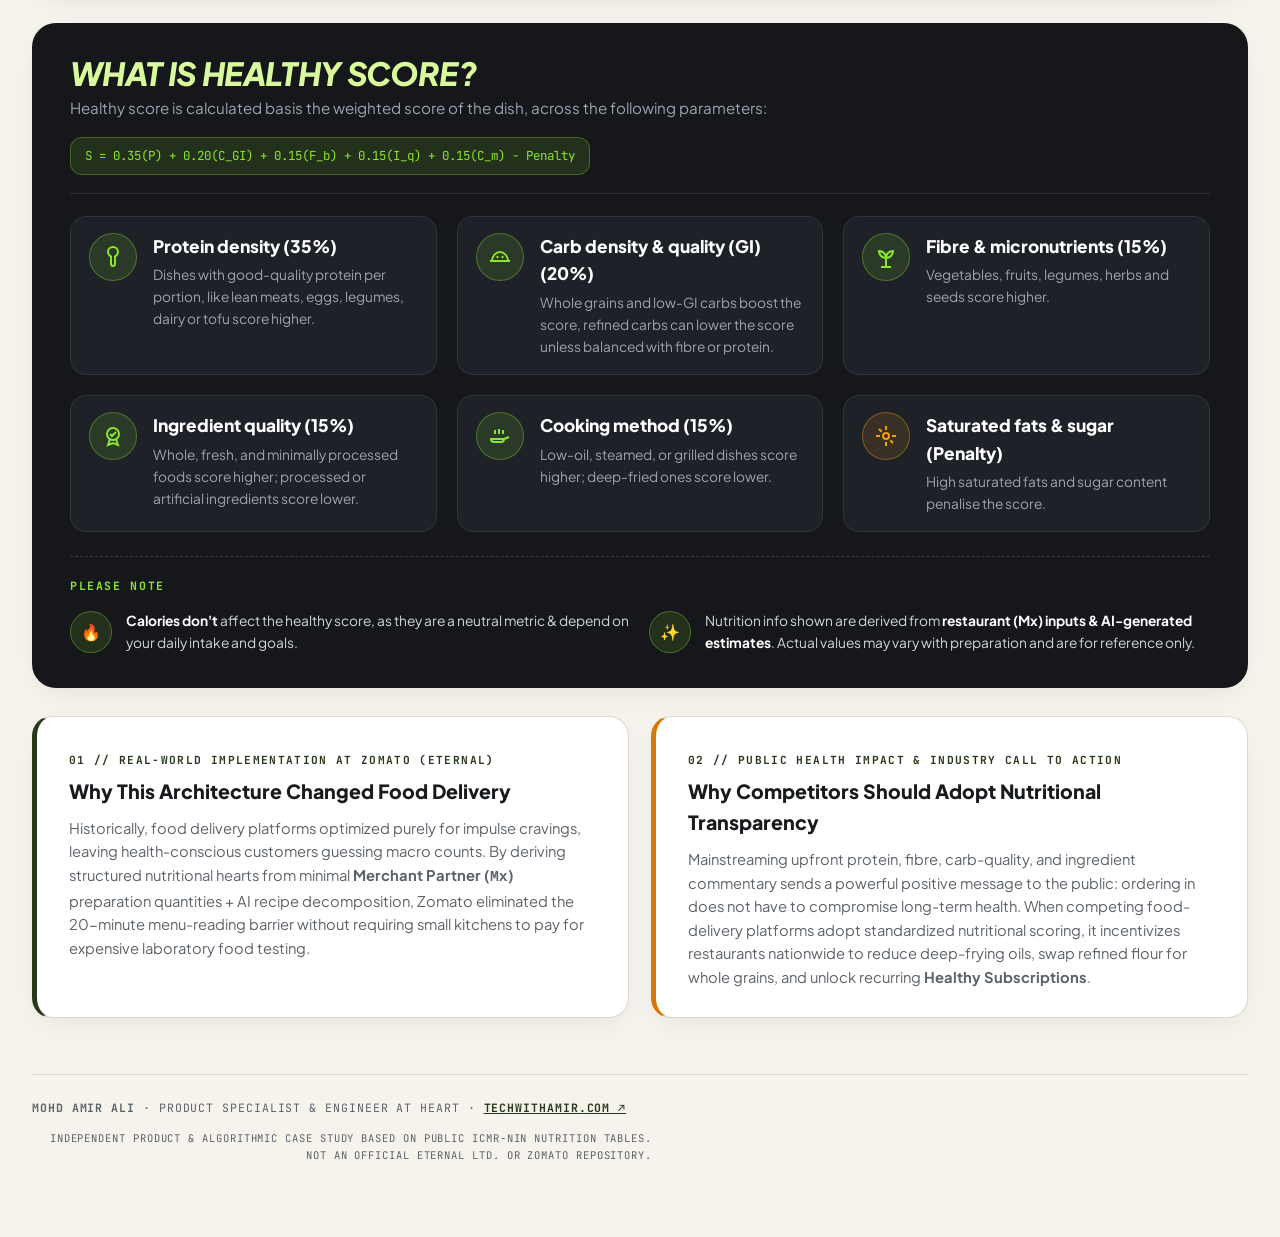
==== commit a6928a03: "Refine M[O]DE heart SVG, custom select arrows, and live NutriDecomp-NER + WNDS-5 math working panel" ====
--- a/Launch_HealthyMode_App.html
+++ b/Launch_HealthyMode_App.html
@@ -55,6 +55,101 @@
 }
 
 /* ==========================================================================
+   CUSTOM SELECT DROPDOWNS & RANGE SLIDERS (Fixes native browser arrow & focus)
+   ========================================================================== */
+.hm-select-dark {
+  -webkit-appearance: none;
+  -moz-appearance: none;
+  appearance: none;
+  padding: 12px 48px 12px 18px;
+  border-radius: 12px;
+  background-color: #14171A;
+  color: var(--lime-neon);
+  border: 1.5px solid rgba(140, 230, 46, 0.65);
+  font-family: var(--font-sans);
+  font-weight: 700;
+  font-size: 0.92rem;
+  line-height: 1.3;
+  cursor: pointer;
+  background-image: url("data:image/svg+xml,%3Csvg xmlns='http://www.w3.org/2000/svg' width='18' height='18' viewBox='0 0 24 24' fill='none' stroke='%238CE62E' stroke-width='2.6' stroke-linecap='round' stroke-linejoin='round'%3E%3Cpolyline points='6 9 12 15 18 9'%3E%3C/polyline%3E%3C/svg%3E");
+  background-repeat: no-repeat;
+  background-position: right 16px center;
+  background-size: 17px 17px;
+  transition: border-color 0.2s ease, box-shadow 0.2s ease, background-color 0.2s ease;
+}
+
+.hm-select-dark:hover {
+  border-color: var(--lime-neon);
+  background-color: #1A1E23;
+}
+
+.hm-select-dark:focus {
+  outline: none;
+  border-color: var(--lime-neon);
+  box-shadow: 0 0 0 3px rgba(140, 230, 46, 0.28);
+}
+
+.hm-select-light {
+  -webkit-appearance: none;
+  -moz-appearance: none;
+  appearance: none;
+  width: 100%;
+  padding: 12px 48px 12px 16px;
+  border-radius: 12px;
+  background-color: var(--bg-cream);
+  color: var(--ink-dark);
+  border: 1.5px solid var(--border-strong);
+  font-family: var(--font-sans);
+  font-weight: 700;
+  font-size: 0.92rem;
+  line-height: 1.3;
+  cursor: pointer;
+  background-image: url("data:image/svg+xml,%3Csvg xmlns='http://www.w3.org/2000/svg' width='18' height='18' viewBox='0 0 24 24' fill='none' stroke='%2328381D' stroke-width='2.6' stroke-linecap='round' stroke-linejoin='round'%3E%3Cpolyline points='6 9 12 15 18 9'%3E%3C/polyline%3E%3C/svg%3E");
+  background-repeat: no-repeat;
+  background-position: right 16px center;
+  background-size: 17px 17px;
+  transition: border-color 0.2s ease, box-shadow 0.2s ease;
+}
+
+.hm-select-light:hover {
+  border-color: var(--forest-hero);
+}
+
+.hm-select-light:focus {
+  outline: none;
+  border-color: var(--forest-hero);
+  box-shadow: 0 0 0 3px rgba(40, 56, 29, 0.16);
+}
+
+input[type="range"].hm-range {
+  -webkit-appearance: none;
+  appearance: none;
+  width: 100%;
+  height: 7px;
+  background: #D8D2C5;
+  border-radius: 999px;
+  outline: none;
+  cursor: pointer;
+}
+
+input[type="range"].hm-range::-webkit-slider-thumb {
+  -webkit-appearance: none;
+  appearance: none;
+  width: 20px;
+  height: 20px;
+  border-radius: 50%;
+  background: var(--forest-hero);
+  border: 2.5px solid var(--lime-neon);
+  box-shadow: 0 2px 6px rgba(0,0,0,0.22);
+  cursor: pointer;
+  transition: transform 0.15s ease;
+}
+
+input[type="range"].hm-range::-webkit-slider-thumb:hover {
+  transform: scale(1.12);
+}
+
+/* ==========================================================================
    TOP INDUSTRY CONTEXT BAR
    ========================================================================== */
 .context-top-bar {
@@ -233,11 +328,29 @@
   font-style: italic;
   font-weight: 800;
   font-size: clamp(2.8rem, 5.4vw, 4.4rem);
-  line-height: 0.92;
+  line-height: 0.94;
   letter-spacing: -0.03em;
   color: var(--lime-neon);
   text-transform: uppercase;
   margin-bottom: 18px;
+  display: inline-block;
+}
+
+.hm-mode-line {
+  display: inline-flex;
+  align-items: baseline;
+  gap: 0.01em;
+}
+
+/* Precision Vector 'O' with Uniform Thick Wall & Centered Heart Counter */
+.hm-o-svg {
+  width: 0.76em;
+  height: 0.74em;
+  display: inline-block;
+  vertical-align: -0.03em;
+  margin: 0 0.025em 0 0.015em;
+  transform: skewX(-9deg);
+  flex-shrink: 0;
 }
 
 .hm-hero-lead {
@@ -500,7 +613,7 @@
 }
 
 /* ==========================================================================
-   EDITORIAL CARDS, TABLES, AND SLIDERS
+   EDITORIAL CARDS, TABLES, SLIDERS, AND LIVE AI WORKING TRACE
    ========================================================================== */
 .editorial-card {
   background-color: var(--bg-surface);
@@ -527,7 +640,7 @@
   align-items: center;
   gap: 10px;
   padding: 12px 22px;
-  border-radius: var(--radius-pill);
+  border-radius: 999px;
   background-color: var(--lime-neon);
   color: #14171A;
   font-weight: 800;
@@ -546,7 +659,7 @@
   align-items: center;
   gap: 10px;
   padding: 12px 20px;
-  border-radius: var(--radius-pill);
+  border-radius: 999px;
   background-color: var(--forest-hero);
   color: #FFFFFF;
   font-weight: 700;
@@ -558,6 +671,60 @@
 .btn-secondary-dark:hover {
   background-color: var(--obsidian-card);
   border-color: var(--lime-neon);
+}
+
+.ing-slider-row {
+  padding: 12px 14px;
+  background-color: var(--bg-cream);
+  border: 1px solid var(--border-hairline);
+  border-radius: 14px;
+  margin-bottom: 10px;
+  transition: border-color 0.2s ease;
+}
+
+.ing-slider-row:hover {
+  border-color: var(--forest-hero);
+}
+
+.ing-slider-top {
+  display: grid;
+  grid-template-columns: 1.35fr 1.45fr 68px;
+  align-items: center;
+  gap: 12px;
+}
+
+.ing-live-math-strip {
+  margin-top: 8px;
+  padding-top: 7px;
+  border-top: 1px dashed var(--border-strong);
+  font-family: var(--font-mono);
+  font-size: 0.72rem;
+  color: var(--ink-soft);
+  display: flex;
+  justify-content: space-between;
+  flex-wrap: wrap;
+  gap: 6px;
+}
+
+.algo-working-box {
+  margin-top: 18px;
+  background-color: var(--obsidian-card);
+  color: #F3F4F6;
+  border-radius: 16px;
+  padding: 18px 20px;
+  border: 1px solid rgba(140, 230, 46, 0.35);
+}
+
+.algo-step-row {
+  background-color: var(--obsidian-inner);
+  border: 1px solid rgba(255, 255, 255, 0.08);
+  border-radius: 12px;
+  padding: 11px 14px;
+  margin-bottom: 8px;
+}
+
+.algo-step-row:last-child {
+  margin-bottom: 0;
 }
 
 .editorial-table {
@@ -590,23 +757,6 @@
 .mono-cell {
   font-family: var(--font-mono);
   font-size: 0.8rem;
-}
-
-/* Modal Backdrop */
-.dish-modal-backdrop {
-  position: fixed;
-  inset: 0;
-  background-color: rgba(15, 18, 22, 0.78);
-  backdrop-filter: blur(6px);
-  z-index: 999;
-  display: none;
-  align-items: center;
-  justify-content: center;
-  padding: 20px;
-}
-
-.dish-modal-backdrop.open {
-  display: flex;
 }
 
 .site-footer {
@@ -624,19 +774,9 @@
   gap: 12px;
 }
 
+
     .tab-section { display: none; }
     .tab-section.active { display: block; }
-    .ing-slider-row {
-      display: grid;
-      grid-template-columns: 1.4fr 1.6fr 75px;
-      align-items: center;
-      gap: 12px;
-      padding: 10px 14px;
-      background-color: var(--bg-cream);
-      border: 1px solid var(--border-hairline);
-      border-radius: 12px;
-      margin-bottom: 8px;
-    }
     .sub-day-card {
       background-color: var(--bg-surface);
       border: 1px solid var(--border-hairline);
@@ -702,8 +842,8 @@
           <div style="font-family: var(--font-mono); font-size: 0.72rem; letter-spacing: 0.14em; color: var(--lime-neon); margin-bottom: 8px;">
             ● AI-POWERED NUTRITIONAL TRANSPARENCY IN FOOD DELIVERY
           </div>
-          <div class="hm-display-logo">
-            HEALTHY<br/>M<span style="display:inline-flex; align-items:center; justify-content:center; width:0.88em; height:0.88em; background:#8CE62E; color:#1E2B15; border-radius:50%; font-style:normal; font-size:0.78em; vertical-align:middle; margin:0 2px;">♥</span>DE
+          <div class="hm-display-logo" aria-label="HEALTHY MODE">
+            HEALTHY<br/><span class="hm-mode-line">M<svg class="hm-o-svg" viewBox="0 0 100 100" role="img" aria-label="O with Heart"><path fill="#8CE62E" fill-rule="evenodd" d="M 50,4 C 77.5,4 95,22.5 95,50 C 95,77.5 77.5,96 50,96 C 22.5,96 5,77.5 5,50 C 5,22.5 22.5,4 50,4 Z M 50,72 C 46.5,68.5 27,54.5 27,39.5 C 27,30 34.5,23.5 42.5,23.5 C 46.5,23.5 48.8,25.5 50,28.5 C 51.2,25.5 53.5,23.5 57.5,23.5 C 65.5,23.5 73,30 73,39.5 C 73,54.5 53.5,68.5 50,72 Z"/></svg>DE</span>
           </div>
           <p class="hm-hero-lead">
             “I explore the space between <em>human curiosity</em> and <em>machine intelligence</em>—making everyday nourishment more useful, understandable, and human.”
@@ -806,6 +946,70 @@
         </div>
       </section>
 
+      <!-- Named AI Algorithm & Two-Stage Pipeline Architecture Card -->
+      <section class="editorial-card" style="border-left: 6px solid var(--forest-hero); margin-bottom: 28px;">
+        <div style="display: flex; align-items: flex-start; justify-content: space-between; flex-wrap: wrap; gap: 16px; padding-bottom: 18px; border-bottom: 1px solid var(--border-hairline); margin-bottom: 20px;">
+          <div>
+            <span class="eyebrow-label">CORE AI ALGORITHM SPECIFICATION // TWO-STAGE HYBRID ARCHITECTURE</span>
+            <h2 style="font-size: 1.5rem; font-weight: 800; color: var(--ink-dark); margin-top: 2px;">
+              Algorithm Name: <code style="background: var(--forest-hero); color: var(--lime-neon); padding: 4px 10px; border-radius: 8px; font-size: 1.15rem;">NutriDecomp-NER + WNDS-5</code>
+            </h2>
+            <p style="font-size: 0.92rem; color: var(--slate-muted); margin-top: 6px; max-width: 880px;">
+              Rather than relying on an unverified black-box text guess, Healthy Mode uses a <strong>Two-Stage Hybrid AI &amp; Deterministic Biometric Scoring Pipeline</strong> combining <strong>Semantic Recipe Entity Decomposition (<code>NutriDecomp-NER</code>)</strong> with the <strong>5-Parameter Weighted Nutrient Density Scoring Algorithm (<code>WNDS-5</code>)</strong> grounded in the <strong>ICMR-NIN (Indian Food Composition Tables – IFCT)</strong> database.
+            </p>
+          </div>
+          <button type="button" onclick="switchTab('calculator')" class="btn-primary-lime" style="align-self: center;">
+            <span>🔬 See Live Algorithm Math Working</span>
+            <span>↗</span>
+          </button>
+        </div>
+
+        <div style="display: grid; grid-template-columns: repeat(auto-fit, minmax(295px, 1fr)); gap: 18px;">
+          <div style="background: var(--bg-cream); border: 1px solid var(--border-hairline); border-radius: 14px; padding: 18px 20px;">
+            <div style="font-family: var(--font-mono); font-size: 0.72rem; font-weight: 700; color: var(--forest-hero); margin-bottom: 6px;">
+              STAGE 1 AI MODEL // NUTRIDECOMP-NER + THERMAL REGRESSOR
+            </div>
+            <h3 style="font-size: 1.05rem; font-weight: 800; margin-bottom: 8px;">1. Mx Prep Grams → ICMR-NIN Macro Vector</h3>
+            <p style="font-size: 0.85rem; color: var(--slate-muted); margin-bottom: 10px;">
+              Restaurant partners (<code>Mx</code>) enter approximate ingredient weights (<i>w<sub>i</sub></i> in grams) and cooking style. Our <strong>Food-NER Transformer</strong> maps each ingredient to its per-100g ICMR-NIN nutrient vector and adds cooking-method oil absorption (<i>α<sub>method</sub></i>):
+            </p>
+            <div style="background: var(--obsidian-card); color: var(--lime-neon); font-family: var(--font-mono); font-size: 0.75rem; padding: 10px 12px; border-radius: 10px; line-height: 1.55;">
+              Macro<sub>k</sub> = ∑ [ (w<sub>i</sub> ÷ 100) × ICMR_100g<sub>i,k</sub> ] + α<sub>method,k</sub><br/>
+              E<sub>kcal</sub> = 4(Protein) + 4(Carbs) + 9(Fat) &nbsp;[Neutral: 0% wt]
+            </div>
+          </div>
+
+          <div style="background: var(--bg-cream); border: 1px solid var(--border-hairline); border-radius: 14px; padding: 18px 20px;">
+            <div style="font-family: var(--font-mono); font-size: 0.72rem; font-weight: 700; color: var(--forest-hero); margin-bottom: 6px;">
+              STAGE 2 SCORING ENGINE // WNDS-5 WEIGHTED CLASSIFIER
+            </div>
+            <h3 style="font-size: 1.05rem; font-weight: 800; margin-bottom: 8px;">2. 5-Parameter Weighted Nutrient Density</h3>
+            <p style="font-size: 0.85rem; color: var(--slate-muted); margin-bottom: 10px;">
+              Each dish is evaluated across five normalized biometric sub-scores (<code>0–100</code>) with explicit clinical weights and a threshold penalty for excess saturated fat (&gt;7.5g) and added sugar (&gt;6.0g):
+            </p>
+            <div style="background: var(--obsidian-card); color: var(--lime-neon); font-family: var(--font-mono); font-size: 0.75rem; padding: 10px 12px; border-radius: 10px; line-height: 1.55;">
+              Score = 0.35(S<sub>prot</sub>) + 0.20(S<sub>carb_GI</sub>) + 0.15(S<sub>fibre</sub>)<br/>
+              &nbsp;&nbsp;&nbsp;&nbsp;&nbsp;&nbsp;&nbsp;&nbsp;+ 0.15(S<sub>ing</sub>) + 0.15(S<sub>cook</sub>) − P<sub>satfat,sugar</sub>
+            </div>
+          </div>
+
+          <div style="background: var(--bg-cream); border: 1px solid var(--border-hairline); border-radius: 14px; padding: 18px 20px;">
+            <div style="font-family: var(--font-mono); font-size: 0.72rem; font-weight: 700; color: var(--forest-hero); margin-bottom: 6px;">
+              STAGE 3 DECISION GATE // HEARTS &amp; SUBSCRIPTIONS
+            </div>
+            <h3 style="font-size: 1.05rem; font-weight: 800; margin-bottom: 8px;">3. 3-Tier Heart Mapping &amp; NLG Insights</h3>
+            <p style="font-size: 0.85rem; color: var(--slate-muted); margin-bottom: 10px;">
+              The composite <code>WNDS-5</code> score maps deterministically to the 3-Tier Nutritional Hearts and triggers rule-based Natural Language Generation (NLG) for customer pros/cons and <strong>Healthy Subscription</strong> eligibility:
+            </p>
+            <div style="background: var(--obsidian-card); color: #F3F4F6; font-family: var(--font-mono); font-size: 0.75rem; padding: 10px 12px; border-radius: 10px; line-height: 1.55;">
+              • <span style="color:#8CE62E;font-weight:700;">💚 High (≥ 72)</span> ➔ Subscription Eligible ✓<br/>
+              • <span style="color:#F5A623;font-weight:700;">💛 Medium (48 – 71.9)</span> ➔ Balanced Everyday<br/>
+              • <span style="color:#E0533C;font-weight:700;">🧡 Low (&lt; 48)</span> ➔ Indulgent / Occasional
+            </div>
+          </div>
+        </div>
+      </section>
+
       <!-- Dark Parameter Breakdown Section (Matches IMG_2734.PNG & IMG_2735.PNG) -->
       <section class="params-dark-section">
         <div style="display: flex; align-items: flex-end; justify-content: space-between; flex-wrap: wrap; gap: 16px; border-bottom: 1px solid rgba(255,255,255,0.1); padding-bottom: 18px;">
@@ -950,13 +1154,13 @@
             </p>
           </div>
           <div>
-            <select id="calc-preset-select" onchange="loadPresetIntoCalculator(this.value)" style="padding: 11px 16px; border-radius: 12px; background: #14171A; color: var(--lime-neon); border: 1px solid var(--lime-neon); font-family: var(--font-sans); font-weight: 700; font-size: 0.9rem; cursor: pointer;"></select>
+            <select id="calc-preset-select" class="hm-select-dark" onchange="loadPresetIntoCalculator(this.value)"></select>
           </div>
         </div>
       </div>
 
-      <div style="display: grid; grid-template-columns: 1.05fr 0.95fr; gap: 24px; align-items: start; margin-bottom: 24px;">
-        <!-- Left Column: Mx Preparation Inputs (Ingredients in Grams + Cooking Method) -->
+      <div style="display: grid; grid-template-columns: 1.08fr 0.92fr; gap: 24px; align-items: start; margin-bottom: 24px;">
+        <!-- Left Column: Mx Preparation Inputs (Ingredients in Grams + Cooking Method + Live AI Algorithm Mathematical Working) -->
         <div class="editorial-card" style="margin-bottom: 0;">
           <div style="display: flex; justify-content: space-between; align-items: center; margin-bottom: 14px; padding-bottom: 10px; border-bottom: 1px solid var(--border-hairline);">
             <div>
@@ -967,17 +1171,20 @@
           </div>
 
           <div style="margin-bottom: 16px;">
-            <label style="display: block; font-family: var(--font-mono); font-size: 0.72rem; font-weight: 700; margin-bottom: 6px;">COOKING METHOD (15% WEIGHT + OIL ABSORPTION FACTOR):</label>
-            <select id="calc-cooking-method" onchange="recalculateLiveDish()" style="width: 100%; padding: 10px 14px; border-radius: 10px; border: 1px solid var(--border-strong); background: var(--bg-cream); font-weight: 600; font-size: 0.9rem;">
-              <option value="grilled">Grilled / Roasted (Low-Oil · Score: 92/100)</option>
-              <option value="steamed">Steamed / Poached / Raw Toss (Zero Added Oil · Score: 98/100)</option>
-              <option value="sauteed">Pan-Sautéed / Light Tadka (Moderate Oil · Score: 74/100)</option>
-              <option value="curry_simmer">Rich Gravy Simmer (High Butter/Cream · Score: 48/100)</option>
-              <option value="deep_fried">Deep-Fried in Oil (High Oil Absorption · Score: 18/100)</option>
+            <label style="display: block; font-family: var(--font-mono); font-size: 0.72rem; font-weight: 700; margin-bottom: 6px;">COOKING METHOD (15% WEIGHT + THERMAL OIL ABSORPTION α<sub>method</sub>):</label>
+            <select id="calc-cooking-method" class="hm-select-light" onchange="recalculateLiveDish()">
+              <option value="grilled">Grilled / Roasted (Low-Oil · +2.0g Fat · Score: 92/100)</option>
+              <option value="steamed">Steamed / Poached / Raw Toss (Zero Added Oil · +0.0g Fat · Score: 98/100)</option>
+              <option value="sauteed">Pan-Sautéed / Light Tadka (Moderate Oil · +6.5g Fat · Score: 74/100)</option>
+              <option value="curry_simmer">Rich Gravy Simmer (High Butter/Cream · +12.0g Fat · Score: 48/100)</option>
+              <option value="deep_fried">Deep-Fried in Oil (High Oil Absorption · +19.5g Fat · Score: 18/100)</option>
             </select>
           </div>
 
           <div id="calc-sliders-container"></div>
+
+          <!-- DIRECTLY BELOW SLIDERS: Named AI Algorithm & Live Step-by-Step Mathematical Working -->
+          <div id="algo-live-working-panel" class="algo-working-box"></div>
         </div>
 
         <!-- Right Column: Live Customer UI Card Preview (Matches IMG_2736.PNG & IMG_2737.PNG) -->
@@ -1108,7 +1315,7 @@
 
           <div style="margin-bottom: 12px;">
             <label style="display: block; font-size: 0.78rem; color: #CBD5E1; margin-bottom: 4px;">1. Select Plan Duration:</label>
-            <select id="sub-duration" onchange="generateSubscriptionPlan()" style="width: 100%; padding: 10px 12px; border-radius: 10px; background: #14171A; color: #FFF; border: 1px solid rgba(140,230,46,0.4); font-weight: 700;">
+            <select id="sub-duration" class="hm-select-dark" onchange="generateSubscriptionPlan()" style="width: 100%;">
               <option value="3">3-Day Starter Plan (Lunch &amp; Dinner)</option>
               <option value="5" selected>5-Day Workweek Plan (Lunch &amp; Dinner)</option>
               <option value="15">15-Day Complete Lifestyle Transformation</option>
@@ -1117,7 +1324,7 @@
 
           <div style="margin-bottom: 12px;">
             <label style="display: block; font-size: 0.78rem; color: #CBD5E1; margin-bottom: 4px;">2. Preferred Food Genre:</label>
-            <select id="sub-genre" onchange="generateSubscriptionPlan()" style="width: 100%; padding: 10px 12px; border-radius: 10px; background: #14171A; color: #FFF; border: 1px solid rgba(140,230,46,0.4); font-weight: 700;">
+            <select id="sub-genre" class="hm-select-dark" onchange="generateSubscriptionPlan()" style="width: 100%;">
               <option value="ALL">All High-Score Genres (Maximum Variety)</option>
               <option value="Salads & Grills">Salads &amp; Grills</option>
               <option value="High-Protein Bowls">High-Protein Athlete Bowls</option>
@@ -1206,18 +1413,30 @@
       const box = document.getElementById("calc-sliders-container");
       box.innerHTML = activeCalculatorIngredients.map((item, idx) => {
         const db = INGREDIENTS_DB[item.id];
+        const f = item.grams / 100.0;
+        const p = (db.protein_100g * f).toFixed(1);
+        const ft = (db.fat_100g * f).toFixed(1);
+        const c = (db.carbs_100g * f).toFixed(1);
+        const fb = (db.fibre_100g * f).toFixed(1);
+        const kc = Math.round(db.kcal_100g * f);
         return `
           <div class="ing-slider-row">
-            <div>
-              <div style="font-weight: 700; font-size: 0.86rem;">${db.name}</div>
-              <div style="font-family: var(--font-mono); font-size: 0.68rem; color: var(--slate-muted);">
-                Per 100g: ${db.protein_100g}g P · ${db.fat_100g}g F · ${db.carbs_100g}g C · ${db.fibre_100g}g Fib
+            <div class="ing-slider-top">
+              <div>
+                <div style="font-weight: 700; font-size: 0.88rem; color: var(--ink-dark);">${db.name}</div>
+                <div style="font-family: var(--font-mono); font-size: 0.66rem; color: var(--slate-muted);">
+                  ICMR-NIN 100g Vector: ${db.protein_100g}g P · ${db.fat_100g}g F · ${db.carbs_100g}g C · ${db.fibre_100g}g Fib · GIScore ${db.gi_score}
+                </div>
               </div>
-            </div>
-            <input type="range" min="0" max="220" step="5" value="${item.grams}"
-              oninput="updateIngredientGrams(${idx}, this.value)" />
-            <div style="font-family: var(--font-mono); font-weight: 700; font-size: 0.85rem; text-align: right;" id="ing-val-${idx}">
-              ${item.grams}g
+              <input type="range" class="hm-range" min="0" max="220" step="5" value="${item.grams}"
+                oninput="updateIngredientGrams(${idx}, this.value)" />
+              <div style="font-family: var(--font-mono); font-weight: 800; font-size: 0.88rem; text-align: right; color: var(--forest-hero);" id="ing-val-${idx}">
+                ${item.grams}g
+              </div>
+            </div>
+            <div class="ing-live-math-strip" id="ing-math-${idx}">
+              <span><strong>NutriDecomp Scaling:</strong> (${item.grams}g ÷ 100) × [${db.protein_100g}P, ${db.fat_100g}F, ${db.carbs_100g}C, ${db.fibre_100g}Fib]</span>
+              <span style="color: var(--forest-hero); font-weight: 700;">= ${p}g P · ${ft}g F · ${c}g C · ${fb}g Fib · ${kc} kcal</span>
             </div>
           </div>
         `;
@@ -1225,8 +1444,22 @@
     }
 
     function updateIngredientGrams(idx, newGrams) {
-      activeCalculatorIngredients[idx].grams = parseFloat(newGrams);
-      document.getElementById("ing-val-" + idx).innerText = newGrams + "g";
+      const g = parseFloat(newGrams);
+      activeCalculatorIngredients[idx].grams = g;
+      document.getElementById("ing-val-" + idx).innerText = g + "g";
+      const db = INGREDIENTS_DB[activeCalculatorIngredients[idx].id];
+      if (db && document.getElementById("ing-math-" + idx)) {
+        const f = g / 100.0;
+        const p = (db.protein_100g * f).toFixed(1);
+        const ft = (db.fat_100g * f).toFixed(1);
+        const c = (db.carbs_100g * f).toFixed(1);
+        const fb = (db.fibre_100g * f).toFixed(1);
+        const kc = Math.round(db.kcal_100g * f);
+        document.getElementById("ing-math-" + idx).innerHTML = `
+          <span><strong>NutriDecomp Scaling:</strong> (${g}g ÷ 100) × [${db.protein_100g}P, ${db.fat_100g}F, ${db.carbs_100g}C, ${db.fibre_100g}Fib]</span>
+          <span style="color: var(--forest-hero); font-weight: 700;">= ${p}g P · ${ft}g F · ${c}g C · ${fb}g Fib · ${kc} kcal</span>
+        `;
+      }
       recalculateLiveDish(false);
     }
 
@@ -1309,10 +1542,15 @@
 
       return {
         kcal, protG, fatG, carbsG, fibreG, totalW: Math.round(totalW),
+        rawP: rawP.toFixed(1), rawF: rawF.toFixed(1), rawC: rawC.toFixed(1), rawFb: rawFb.toFixed(1),
+        rawSF: rawSF.toFixed(1), rawSu: rawSu.toFixed(1),
+        protKcalPct: protKcalPct.toFixed(1), baseGI: baseGI.toFixed(1), fbBonus: fbBonus.toFixed(1), microAvg: microAvg.toFixed(1),
         sProt: sProt.toFixed(1), sCarb: sCarb.toFixed(1), sFibre: sFibre.toFixed(1),
         sIng: sIng.toFixed(1), sCook: sCook.toFixed(1), penalty: penalty.toFixed(1),
+        wProt: (0.35 * sProt).toFixed(1), wCarb: (0.20 * sCarb).toFixed(1),
+        wFibre: (0.15 * sFibre).toFixed(1), wIng: (0.15 * sIng).toFixed(1), wCook: (0.15 * sCook).toFixed(1),
         finalScore: finalScore.toFixed(1), tier, heartIcon, borderCol,
-        pros, cons, rows, methodLabel: method.label, methodExtraFat: method.extra_fat_g
+        pros, cons, rows, methodLabel: method.label, methodExtraFat: method.extra_fat_g, methodExtraSat: method.extra_sat_g
       };
     }
 
@@ -1350,9 +1588,64 @@
         subBadge.style.color = "#F59E0B";
       }
 
+      const pSumStr = res.rows.map(r => `${r.protein}g`).join(" + ") || "0g";
+      const fSumStr = res.rows.map(r => `${r.fat}g`).join(" + ") + (res.methodExtraFat > 0 ? ` + ${res.methodExtraFat}g (Cooking Oil α)` : "");
+      const cSumStr = res.rows.map(r => `${r.carbs}g`).join(" + ") || "0g";
+      const fbSumStr = res.rows.map(r => `${r.fibre}g`).join(" + ") || "0g";
+
+      const livePanel = document.getElementById("algo-live-working-panel");
+      if (livePanel) {
+        livePanel.innerHTML = `
+          <div style="display:flex; justify-content:space-between; align-items:center; flex-wrap:wrap; gap:8px; padding-bottom:10px; border-bottom:1px solid rgba(140,230,46,0.28); margin-bottom:12px;">
+            <div>
+              <div style="font-family:var(--font-mono); font-size:0.68rem; color:var(--lime-neon); font-weight:700; letter-spacing:0.1em;">
+                STEP 2 // LIVE AI MODEL WORKING DIRECTLY FROM SLIDERS
+              </div>
+              <div style="font-size:0.98rem; font-weight:800; color:#FFFFFF; margin-top:2px;">
+                Algorithm: <code style="color:var(--lime-neon); background:rgba(140,230,46,0.14); padding:2px 8px; border-radius:6px;">NutriDecomp-NER + WNDS-5</code>
+              </div>
+            </div>
+            <span style="font-family:var(--font-mono); font-size:0.75rem; background:rgba(140,230,46,0.16); color:var(--lime-neon); padding:4px 10px; border-radius:999px; font-weight:700;">
+              Live Score: ${res.finalScore}/100 (${res.heartIcon} ${res.tier})
+            </span>
+          </div>
+
+          <div class="algo-step-row">
+            <div style="font-family:var(--font-mono); font-size:0.7rem; color:var(--lime-neon); font-weight:700; margin-bottom:5px;">
+              STAGE 1 (NutriDecomp-NER + ICMR-NIN Linear-Thermal Regressor) — MACRO SUMMATION:
+            </div>
+            <div style="font-family:var(--font-mono); font-size:0.73rem; color:#D1D5DB; line-height:1.65;">
+              • <strong>Protein:</strong> ∑(w<sub>i</sub>/100 × P<sub>100g</sub>) = ${pSumStr} = <strong>${res.rawP}g raw ➔ ${res.protG}g</strong><br/>
+              • <strong>Total Fat:</strong> ∑(w<sub>i</sub>/100 × F<sub>100g</sub>) + α<sub>oil</sub> = ${fSumStr} = <strong>${res.rawF}g raw ➔ ${res.fatG}g</strong> <em>(SatFat: ${res.rawSF}g)</em><br/>
+              • <strong>Carbs:</strong> ∑(w<sub>i</sub>/100 × C<sub>100g</sub>) = ${cSumStr} = <strong>${res.rawC}g raw ➔ ${res.carbsG}g</strong> <em>(Sugars: ${res.rawSu}g)</em><br/>
+              • <strong>Dietary Fibre:</strong> ∑(w<sub>i</sub>/100 × Fib<sub>100g</sub>) = ${fbSumStr} = <strong>${res.rawFb}g raw ➔ ${res.fibreG}g</strong><br/>
+              • <strong>Atwater Energy (Neutral · 0% Score Wt):</strong> 4(${res.protG}g P) + 4(${res.carbsG}g C) + 9(${res.fatG}g F) ≈ <strong style="color:#FFF;">${res.kcal} kcal</strong>
+            </div>
+          </div>
+
+          <div class="algo-step-row">
+            <div style="font-family:var(--font-mono); font-size:0.7rem; color:var(--lime-neon); font-weight:700; margin-bottom:5px;">
+              STAGE 2 (WNDS-5 Weighted Nutrient Density Scoring Algorithm) — 5 SUB-SCORE EQUATIONS:
+            </div>
+            <div style="font-family:var(--font-mono); font-size:0.72rem; color:#D1D5DB; line-height:1.7;">
+              1. <strong>Protein Density (35%):</strong> min(100, 58×(${res.rawP}g/25g) + 42×(${res.protKcalPct}% kcal/24%)) = <strong>${res.sProt}/100</strong> × 0.35 = <span style="color:var(--lime-neon);font-weight:700;">+${res.wProt} pts</span><br/>
+              2. <strong>Carb &amp; GI Quality (20%):</strong> min(100, 0.85×GI(${res.baseGI}) + FibreBonus(${res.fbBonus})) = <strong>${res.sCarb}/100</strong> × 0.20 = <span style="color:var(--lime-neon);font-weight:700;">+${res.wCarb} pts</span><br/>
+              3. <strong>Fibre &amp; Micros (15%):</strong> min(100, 65×(${res.rawFb}g/8.5g) + 0.35×Micro(${res.microAvg})) = <strong>${res.sFibre}/100</strong> × 0.15 = <span style="color:var(--lime-neon);font-weight:700;">+${res.wFibre} pts</span><br/>
+              4. <strong>Ingredient Quality (15%):</strong> ∑(w<sub>i</sub> × Quality<sub>i</sub>) ÷ ${res.totalW}g = <strong>${res.sIng}/100</strong> × 0.15 = <span style="color:var(--lime-neon);font-weight:700;">+${res.wIng} pts</span><br/>
+              5. <strong>Cooking Method (15%):</strong> ${res.methodLabel} Thermal Score = <strong>${res.sCook}/100</strong> × 0.15 = <span style="color:var(--lime-neon);font-weight:700;">+${res.wCook} pts</span><br/>
+              6. <strong>SatFat &amp; Sugar Penalty:</strong> −[1.15×max(0, ${res.rawSF}g−7.5g) + 1.10×max(0, ${res.rawSu}g−6.0g)] = <span style="color:#F59E0B;font-weight:700;">−${res.penalty} pts</span>
+            </div>
+          </div>
+
+          <div style="margin-top:10px; padding:10px 14px; border-radius:10px; background:rgba(140,230,46,0.12); border:1px solid rgba(140,230,46,0.35); font-family:var(--font-mono); font-size:0.75rem; color:#FFFFFF;">
+            <strong>FINAL WNDS-5 COMPOSITE SCORE:</strong> ${res.wProt} + ${res.wCarb} + ${res.wFibre} + ${res.wIng} + ${res.wCook} − ${res.penalty} = <strong style="color:var(--lime-neon); font-size:0.88rem;">${res.finalScore} / 100 ➔ ${res.heartIcon} ${res.tier}</strong>
+          </div>
+        `;
+      }
+
       document.getElementById("math-equation-strip").innerHTML =
-        `<div style="color:var(--lime-neon); font-weight:700; margin-bottom:4px;">LIVE WEIGHTED SCORE FORMULA EVALUATION:</div>` +
-        `Healthy Score = 0.35 × Protein(${res.sProt}) + 0.20 × Carb_GI(${res.sCarb}) + 0.15 × Fibre(${res.sFibre}) + 0.15 × Ingredient(${res.sIng}) + 0.15 × Cooking(${res.sCook}) − SatFat/Sugar_Penalty(${res.penalty}) = <strong style="color:var(--lime-neon); font-size:0.95rem;">${res.finalScore} / 100 → ${res.heartIcon} ${res.tier}</strong>`;
+        `<div style="color:var(--lime-neon); font-weight:700; margin-bottom:4px;">LIVE WNDS-5 WEIGHTED SCORE FORMULA EVALUATION (ALGORITHM: NutriDecomp-NER + WNDS-5):</div>` +
+        `Healthy Score = 0.35 × Protein(${res.sProt}) [${res.wProt}] + 0.20 × Carb_GI(${res.sCarb}) [${res.wCarb}] + 0.15 × Fibre(${res.sFibre}) [${res.wFibre}] + 0.15 × Ingredient(${res.sIng}) [${res.wIng}] + 0.15 × Cooking(${res.sCook}) [${res.wCook}] − Penalty(${res.penalty}) = <strong style="color:var(--lime-neon); font-size:0.95rem;">${res.finalScore} / 100 → ${res.heartIcon} ${res.tier}</strong>`;
 
       let rowsHtml = res.rows.map(r => `
         <tr>
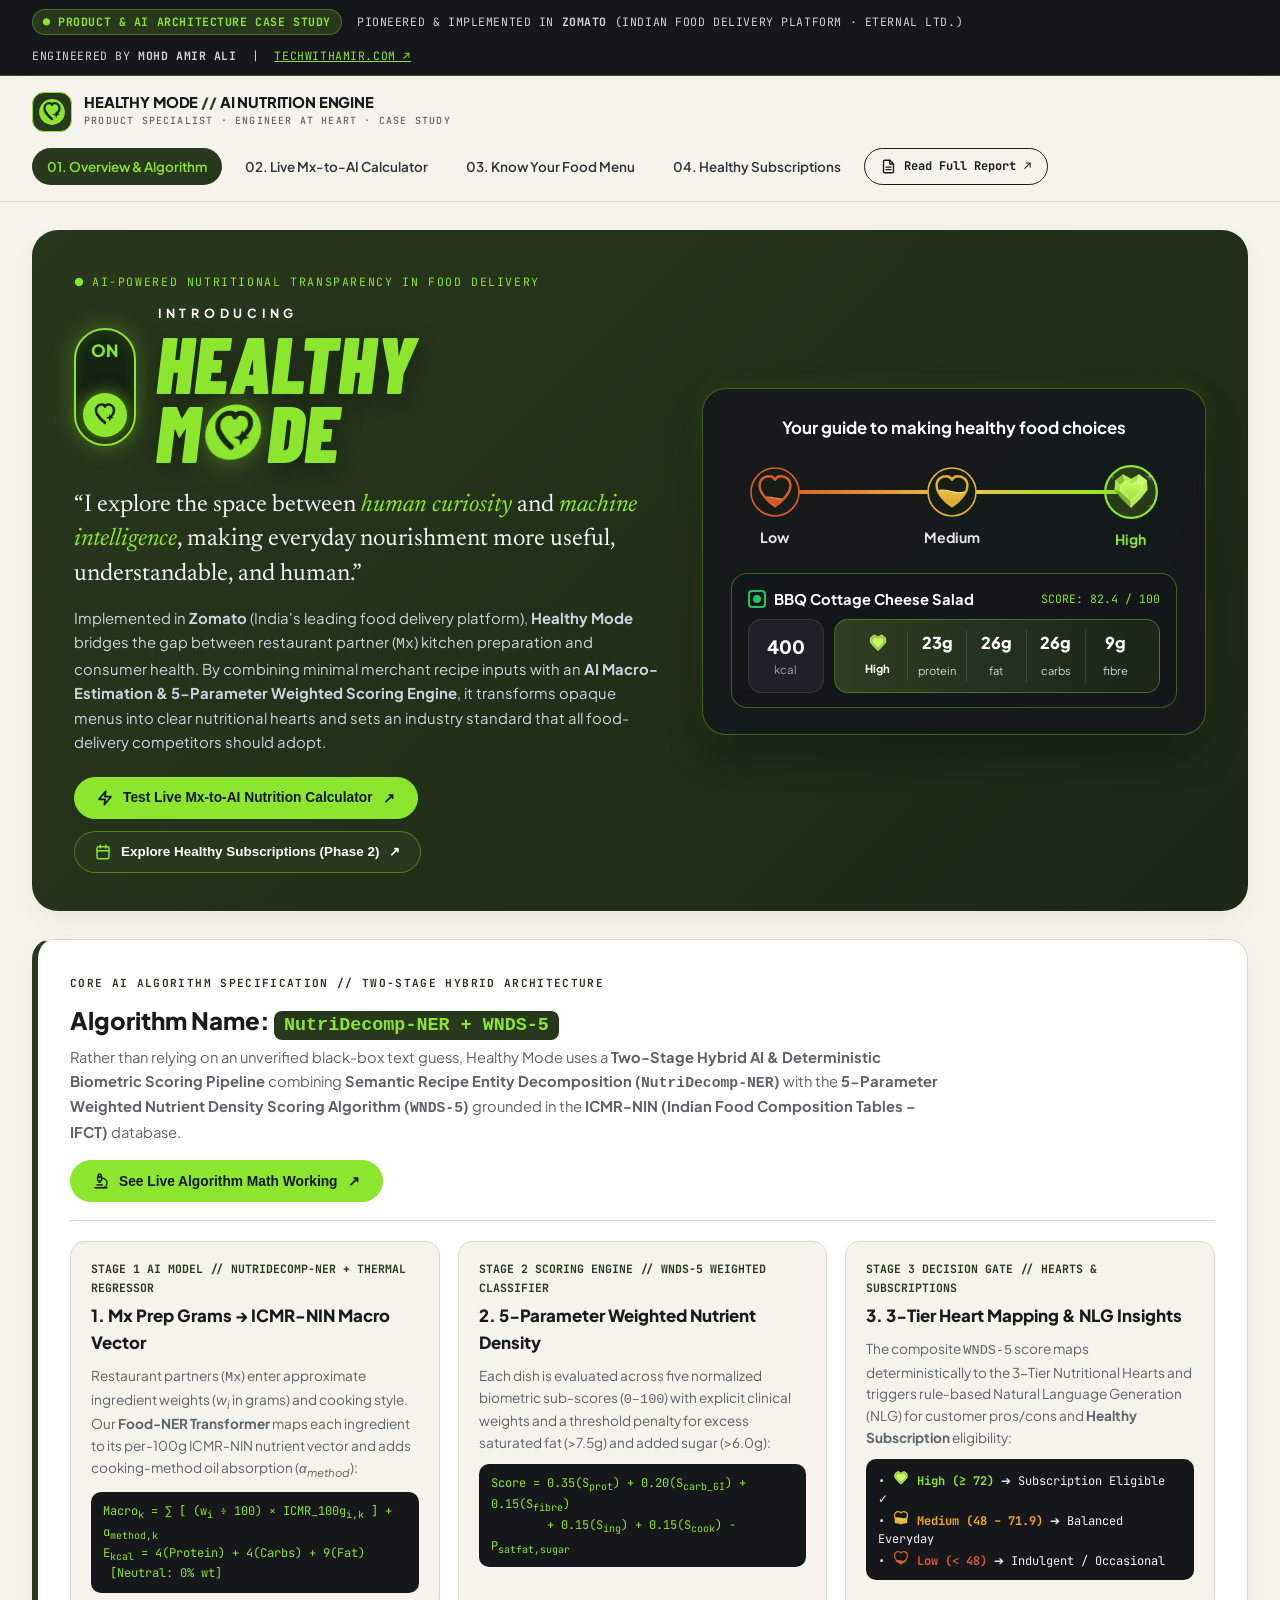
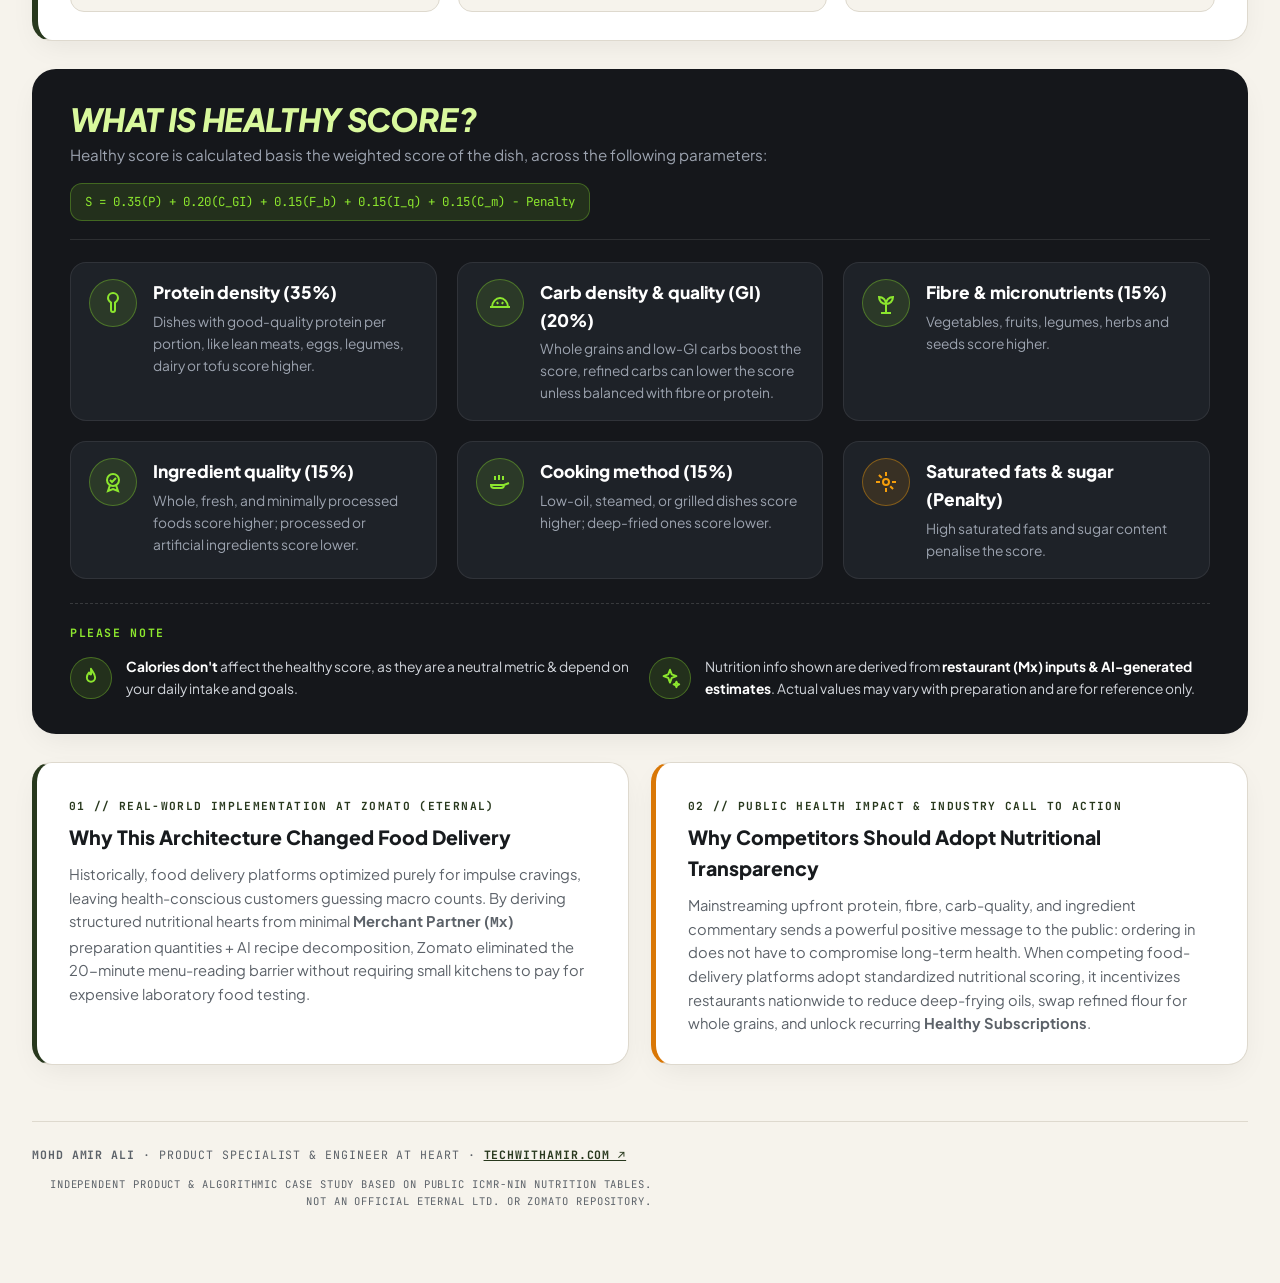
==== commit 086c98ff: "Update overview layout, heart icons, and hover states" ====
--- a/Launch_HealthyMode_App.html
+++ b/Launch_HealthyMode_App.html
@@ -3,9 +3,10 @@
 <head>
   <meta charset="utf-8" />
   <meta name="viewport" content="width=device-width, initial-scale=1.0" />
-  <title>HEALTHY MODE // AI Nutritional Scoring &amp; Subscription Engine — Case Study by Mohd Amir Ali</title>
+  <title>HEALTHY MODE // AI Nutritional Scoring &amp; Subscription Engine · Case Study by Mohd Amir Ali</title>
+  <link rel="icon" type="image/svg+xml" href="data:image/svg+xml,%3Csvg xmlns='http://www.w3.org/2000/svg' viewBox='0 0 100 100'%3E%3Ccircle cx='50' cy='50' r='46' fill='%238CE62E'/%3E%3Cpath d='M50 76 C50 76 22 57 22 37 C22 25 31 18 41 18 C46 18 49 21 50 25 C51 21 54 18 59 18 C69 18 78 25 78 37 C78 44 74 50 69 56' fill='none' stroke='%23182813' stroke-width='8.5' stroke-linecap='round' stroke-linejoin='round'/%3E%3Cpath d='M50 76 C45 72 34 63 27 52' fill='none' stroke='%23182813' stroke-width='8.5' stroke-linecap='round'/%3E%3Cpath d='M65 46 L68 56 L78 59 L68 62 L65 72 L62 62 L52 59 L62 56 Z' fill='%23182813'/%3E%3C/svg%3E" />
   <style>
-@import url('https://fonts.googleapis.com/css2?family=Plus+Jakarta+Sans:ital,wght@0,400;0,500;0,600;0,700;0,800;1,700;1,800&family=Newsreader:ital,opsz,wght@0,6..72,400;0,6..72,500;0,6..72,600;1,6..72,400;1,6..72,500&family=JetBrains+Mono:wght@400;500;600;700&display=swap');
+@import url('https://fonts.googleapis.com/css2?family=Barlow+Condensed:ital,wght@1,800;1,900&family=Plus+Jakarta+Sans:ital,wght@0,400;0,500;0,600;0,700;0,800;1,700;1,800&family=Newsreader:ital,opsz,wght@0,6..72,400;0,6..72,500;0,6..72,600;1,6..72,400;1,6..72,500&family=JetBrains+Mono:wght@400;500;600;700&display=swap');
 
 :root {
   /* Botanical Healthy Mode + Editorial Portfolio Palette */
@@ -323,34 +324,102 @@
   }
 }
 
+.hm-hero-brand-lockup {
+  display: inline-flex;
+  align-items: center;
+  gap: 20px;
+  margin-bottom: 18px;
+  position: relative;
+}
+
+/* Iconic Zomato Healthy Mode 'ON' Vertical Toggle Pill (from Reference Image) */
+.hm-on-pill-toggle {
+  width: 62px;
+  height: 118px;
+  border-radius: 999px;
+  background: linear-gradient(180deg, #162614 0%, #0F1B0E 100%);
+  border: 2.5px solid var(--lime-neon);
+  box-shadow: 0 0 24px rgba(140, 230, 46, 0.28), inset 0 0 14px rgba(140, 230, 46, 0.14);
+  display: flex;
+  flex-direction: column;
+  align-items: center;
+  justify-content: space-between;
+  padding: 13px 6px 7px;
+  flex-shrink: 0;
+  transition: transform 0.28s cubic-bezier(0.22, 1, 0.36, 1), box-shadow 0.28s ease;
+}
+
+.hm-on-pill-toggle:hover {
+  transform: translateY(-4px) scale(1.04);
+  box-shadow: 0 0 34px rgba(140, 230, 46, 0.55), inset 0 0 18px rgba(140, 230, 46, 0.24);
+}
+
+.hm-on-pill-text {
+  font-family: var(--font-sans);
+  font-size: 1.05rem;
+  font-weight: 800;
+  letter-spacing: 0.04em;
+  color: var(--lime-neon);
+  line-height: 1;
+}
+
+.hm-on-pill-knob {
+  width: 44px;
+  height: 44px;
+  border-radius: 50%;
+  background: var(--lime-neon);
+  display: flex;
+  align-items: center;
+  justify-content: center;
+  box-shadow: 0 0 16px rgba(140, 230, 46, 0.65);
+}
+
+.hm-introducing-kicker {
+  font-family: var(--font-sans);
+  font-size: 0.78rem;
+  font-weight: 700;
+  letter-spacing: 0.38em;
+  text-transform: uppercase;
+  color: #FFFFFF;
+  margin-bottom: 4px;
+  padding-left: 2px;
+}
+
 .hm-display-logo {
-  font-family: var(--font-sans);
+  font-family: 'Barlow Condensed', var(--font-sans);
   font-style: italic;
-  font-weight: 800;
-  font-size: clamp(2.8rem, 5.4vw, 4.4rem);
-  line-height: 0.94;
-  letter-spacing: -0.03em;
+  font-weight: 900;
+  font-size: clamp(3.3rem, 6.2vw, 5.15rem);
+  line-height: 0.88;
+  letter-spacing: 0.01em;
   color: var(--lime-neon);
   text-transform: uppercase;
-  margin-bottom: 18px;
   display: inline-block;
+  text-shadow: 0 6px 24px rgba(0, 0, 0, 0.32);
 }
 
 .hm-mode-line {
   display: inline-flex;
-  align-items: baseline;
-  gap: 0.01em;
-}
-
-/* Precision Vector 'O' with Uniform Thick Wall & Centered Heart Counter */
+  align-items: center;
+  gap: 0.015em;
+}
+
+/* Precision Vector 'O' Badge with Outlined Heart + 4-Point Plus/Star Sparkle */
 .hm-o-svg {
   width: 0.76em;
-  height: 0.74em;
+  height: 0.76em;
   display: inline-block;
-  vertical-align: -0.03em;
+  vertical-align: middle;
   margin: 0 0.025em 0 0.015em;
-  transform: skewX(-9deg);
+  transform: skewX(-7deg);
   flex-shrink: 0;
+  filter: drop-shadow(0 0 14px rgba(140, 230, 46, 0.35));
+  transition: transform 0.28s ease, filter 0.28s ease;
+}
+
+.hm-display-logo:hover .hm-o-svg {
+  transform: skewX(-7deg) scale(1.08);
+  filter: drop-shadow(0 0 22px rgba(140, 230, 46, 0.75));
 }
 
 .hm-hero-lead {
@@ -373,12 +442,57 @@
   margin-bottom: 22px;
 }
 
-/* 3-Heart Progress Scale Box (Matches "Your guide to making healthy food choices") */
+/* Floating Levitation & Interactive Hover for "Your guide to making healthy food choices" + BBQ Salad Box */
+@keyframes guideCardFloat {
+  0%, 100% {
+    transform: translateY(0px);
+  }
+  50% {
+    transform: translateY(-6px);
+  }
+}
+
+@keyframes sparklePulse {
+  0%, 100% {
+    transform: scale(0.85) rotate(0deg);
+    opacity: 0.55;
+  }
+  50% {
+    transform: scale(1.28) rotate(15deg);
+    opacity: 1;
+  }
+}
+
 .heart-scale-card {
-  background-color: rgba(20, 23, 27, 0.72);
-  border: 1px solid rgba(140, 230, 46, 0.28);
-  border-radius: 22px;
+  background-color: rgba(20, 23, 27, 0.82);
+  backdrop-filter: blur(12px);
+  border: 1.5px solid rgba(140, 230, 46, 0.34);
+  border-radius: 24px;
   padding: 26px 28px;
+  box-shadow: 0 20px 44px -10px rgba(0, 0, 0, 0.48), 0 0 24px rgba(140, 230, 46, 0.1);
+  animation: guideCardFloat 5.2s ease-in-out infinite;
+  transition: transform 0.34s cubic-bezier(0.22, 1, 0.36, 1), box-shadow 0.34s ease, border-color 0.34s ease;
+}
+
+.heart-scale-card:hover {
+  animation-play-state: paused;
+  transform: translateY(-10px) scale(1.018);
+  border-color: rgba(140, 230, 46, 0.85);
+  box-shadow: 0 32px 64px -12px rgba(0, 0, 0, 0.72), 0 0 36px rgba(140, 230, 46, 0.34);
+}
+
+.hero-sample-dish-box {
+  background: #14171A;
+  border-radius: 16px;
+  padding: 14px 16px;
+  border: 1.5px solid rgba(140, 230, 46, 0.35);
+  transition: transform 0.28s cubic-bezier(0.22, 1, 0.36, 1), box-shadow 0.28s ease, border-color 0.28s ease;
+}
+
+.hero-sample-dish-box:hover {
+  transform: translateY(-4px) scale(1.012);
+  border-color: var(--lime-neon);
+  box-shadow: 0 16px 34px rgba(0, 0, 0, 0.55), 0 0 22px rgba(140, 230, 46, 0.28);
 }
 
 .heart-scale-title {
@@ -400,12 +514,13 @@
 
 .heart-track-line {
   position: absolute;
-  left: 48px;
-  right: 48px;
-  top: 22px;
-  height: 3px;
-  background: linear-gradient(90deg, #E0533C 0%, #F5A623 50%, #8CE62E 100%);
+  left: 52px;
+  right: 52px;
+  top: 26px;
+  height: 3.5px;
+  background: linear-gradient(90deg, #D95B2B 0%, #ECC347 50%, #8CE62E 100%);
   z-index: 1;
+  border-radius: 99px;
 }
 
 .heart-node {
@@ -416,12 +531,40 @@
   align-items: center;
   gap: 8px;
   cursor: pointer;
+  transition: transform 0.25s cubic-bezier(0.22, 1, 0.36, 1), filter 0.25s ease;
+}
+
+.heart-node:hover {
+  transform: translateY(-4px) scale(1.1);
+}
+
+/* High Green Heart Node: Sparkling Neon Lime Highlight on Hover */
+.heart-node-high .neon-sparkle-group {
+  opacity: 0.35;
+  transition: opacity 0.25s ease, transform 0.25s ease;
+  transform-origin: center;
+}
+
+.heart-node-high:hover {
+  transform: translateY(-5px) scale(1.18);
+  filter: drop-shadow(0 0 14px rgba(140, 230, 46, 0.95)) drop-shadow(0 0 28px rgba(190, 242, 100, 0.75));
+}
+
+.heart-node-high:hover .neon-sparkle-group {
+  opacity: 1;
+  animation: sparklePulse 0.9s ease-in-out infinite;
 }
 
 .heart-node-label {
   font-size: 0.88rem;
   font-weight: 700;
   color: #E5E7EB;
+}
+
+.inline-heart-svg {
+  display: inline-block;
+  vertical-align: -0.18em;
+  flex-shrink: 0;
 }
 
 /* Signature Dark Nutritional Info Pill (Matches IMG_2736.PNG & IMG_2737.PNG) */
@@ -810,9 +953,12 @@
   <header class="site-header">
     <div class="header-inner">
       <a onclick="switchTab('overview')" class="brand-lockup">
-        <div class="brand-heart-badge">
-          <svg width="22" height="22" viewBox="0 0 24 24" fill="#8CE62E">
-            <path d="M12 21.35l-1.45-1.32C5.4 15.36 2 12.28 2 8.5 2 5.42 4.42 3 7.5 3c1.74 0 3.41.81 4.5 2.09C13.09 3.81 14.76 3 16.5 3 19.58 3 22 5.42 22 8.5c0 3.78-3.4 6.86-8.55 11.54L12 21.35z"/>
+        <div class="brand-heart-badge" title="Healthy Mode O-Heart-Plus Project Emblem">
+          <svg width="28" height="28" viewBox="0 0 100 100" fill="none">
+            <circle cx="50" cy="50" r="46" fill="#8CE62E"/>
+            <path d="M50 75 C44 70 23 55 23 37 C23 25.5 31.5 18.5 41 18.5 C46 18.5 48.8 21 50 24.8 C51.2 21 54 18.5 59 18.5 C68.5 18.5 77 25.5 77 37 C77 43.2 73.8 49 69 54.2" stroke="#182813" stroke-width="8" stroke-linecap="round" stroke-linejoin="round"/>
+            <path d="M50 75 C45 71 35 62 28 51" stroke="#182813" stroke-width="8" stroke-linecap="round"/>
+            <path d="M65 46 L68.2 55.8 L78 59 L68.2 62.2 L65 72 L61.8 62.2 L52 59 L61.8 55.8 Z" fill="#182813"/>
           </svg>
         </div>
         <div class="brand-text">
@@ -826,7 +972,11 @@
         <a id="nav-calculator" onclick="switchTab('calculator')" class="nav-link">02. Live Mx-to-AI Calculator</a>
         <a id="nav-explorer" onclick="switchTab('explorer')" class="nav-link">03. Know Your Food Menu</a>
         <a id="nav-subscription" onclick="switchTab('subscription')" class="nav-link">04. Healthy Subscriptions</a>
-        <a href="Product_Case_Study_Report.html" class="nav-cta">📄 Read Full Report <span>↗</span></a>
+        <a href="Product_Case_Study_Report.html" class="nav-cta">
+          <svg width="15" height="15" viewBox="0 0 24 24" fill="none" stroke="currentColor" stroke-width="2.2" stroke-linecap="round" stroke-linejoin="round"><path d="M14 2H6a2 2 0 0 0-2 2v16a2 2 0 0 0 2 2h12a2 2 0 0 0 2-2V8z"/><polyline points="14 2 14 8 20 8"/><line x1="16" y1="13" x2="8" y2="13"/><line x1="16" y1="17" x2="8" y2="17"/></svg>
+          <span>Read Full Report</span>
+          <span>↗</span>
+        </a>
       </nav>
     </div>
   </header>
@@ -836,77 +986,149 @@
     <!-- ================= TAB 1: OVERVIEW & HEALTHY SCORE ALGORITHM ================= -->
     <div id="tab-overview" class="tab-section active">
 
-      <!-- Botanical Olive Hero Banner (Matches IMG_2734.PNG) -->
+      <!-- Botanical Olive Hero Banner (Matches Reference Image & IMG_2734.PNG) -->
       <section class="healthy-hero-banner">
         <div>
-          <div style="font-family: var(--font-mono); font-size: 0.72rem; letter-spacing: 0.14em; color: var(--lime-neon); margin-bottom: 8px;">
-            ● AI-POWERED NUTRITIONAL TRANSPARENCY IN FOOD DELIVERY
-          </div>
-          <div class="hm-display-logo" aria-label="HEALTHY MODE">
-            HEALTHY<br/><span class="hm-mode-line">M<svg class="hm-o-svg" viewBox="0 0 100 100" role="img" aria-label="O with Heart"><path fill="#8CE62E" fill-rule="evenodd" d="M 50,4 C 77.5,4 95,22.5 95,50 C 95,77.5 77.5,96 50,96 C 22.5,96 5,77.5 5,50 C 5,22.5 22.5,4 50,4 Z M 50,72 C 46.5,68.5 27,54.5 27,39.5 C 27,30 34.5,23.5 42.5,23.5 C 46.5,23.5 48.8,25.5 50,28.5 C 51.2,25.5 53.5,23.5 57.5,23.5 C 65.5,23.5 73,30 73,39.5 C 73,54.5 53.5,68.5 50,72 Z"/></svg>DE</span>
-          </div>
+          <div style="font-family: var(--font-mono); font-size: 0.72rem; letter-spacing: 0.14em; color: var(--lime-neon); margin-bottom: 12px; display: inline-flex; align-items: center; gap: 8px;">
+            <svg width="10" height="10" viewBox="0 0 12 12"><circle cx="6" cy="6" r="5" fill="#8CE62E"/></svg>
+            <span>AI-POWERED NUTRITIONAL TRANSPARENCY IN FOOD DELIVERY</span>
+          </div>
+
+          <div class="hm-hero-brand-lockup" aria-label="INTRODUCING HEALTHY MODE">
+            <!-- Iconic Vertical 'ON' Toggle Pill with O-Heart-Plus Knob -->
+            <div class="hm-on-pill-toggle" onclick="switchTab('explorer')" title="Healthy Mode ON · Click to Explore Menu">
+              <span class="hm-on-pill-text">ON</span>
+              <div class="hm-on-pill-knob">
+                <svg width="30" height="30" viewBox="0 0 100 100" fill="none">
+                  <path d="M50 76 C43 70 20 54 20 35 C20 23 29 15 39.5 15 C45 15 48.5 18 50 22 C51.5 18 55 15 60.5 15 C71 15 80 23 80 35 C80 42 76.5 48 71 53.5" stroke="#182813" stroke-width="8.5" stroke-linecap="round" stroke-linejoin="round"/>
+                  <path d="M50 76 C44 71 33 61 25 49" stroke="#182813" stroke-width="8.5" stroke-linecap="round"/>
+                  <path d="M66 45 L69.5 55.5 L80 59 L69.5 62.5 L66 73 L62.5 62.5 L52 59 L62.5 55.5 Z" fill="#182813"/>
+                </svg>
+              </div>
+            </div>
+
+            <div>
+              <div class="hm-introducing-kicker">INTRODUCING</div>
+              <div class="hm-display-logo">
+                HEALTHY<br/><span class="hm-mode-line">M<svg class="hm-o-svg" viewBox="0 0 100 100" role="img" aria-label="O with Heart and Plus Sparkle">
+                  <circle cx="50" cy="50" r="46" fill="#8CE62E"/>
+                  <path d="M50 75 C44 70 23 55 23 37 C23 25.5 31.5 18.5 41 18.5 C46 18.5 48.8 21 50 24.8 C51.2 21 54 18.5 59 18.5 C68.5 18.5 77 25.5 77 37 C77 43.2 73.8 49 69 54.2" fill="none" stroke="#182813" stroke-width="8.2" stroke-linecap="round" stroke-linejoin="round"/>
+                  <path d="M50 75 C45 71 35 62 28 51" fill="none" stroke="#182813" stroke-width="8.2" stroke-linecap="round"/>
+                  <path d="M65 46 L68.4 55.6 L78 59 L68.4 62.4 L65 72 L61.6 62.4 L52 59 L61.6 55.6 Z" fill="#182813"/>
+                </svg>DE</span>
+              </div>
+            </div>
+          </div>
+
           <p class="hm-hero-lead">
-            “I explore the space between <em>human curiosity</em> and <em>machine intelligence</em>—making everyday nourishment more useful, understandable, and human.”
+            “I explore the space between <em>human curiosity</em> and <em>machine intelligence</em>, making everyday nourishment more useful, understandable, and human.”
           </p>
           <p class="hm-hero-sub">
-            Implemented in <strong>Zomato</strong> (India's leading food delivery platform), <strong>Healthy Mode</strong> bridges the gap between restaurant partner (<code>Mx</code>) kitchen preparation and consumer health. By combining minimal merchant recipe inputs with an <strong>AI Macro-Estimation &amp; 5-Parameter Weighted Scoring Engine</strong>, it transforms opaque menus into clear nutritional hearts—setting an industry standard that all food-delivery competitors should adopt.
+            Implemented in <strong>Zomato</strong> (India's leading food delivery platform), <strong>Healthy Mode</strong> bridges the gap between restaurant partner (<code>Mx</code>) kitchen preparation and consumer health. By combining minimal merchant recipe inputs with an <strong>AI Macro-Estimation &amp; 5-Parameter Weighted Scoring Engine</strong>, it transforms opaque menus into clear nutritional hearts and sets an industry standard that all food-delivery competitors should adopt.
           </p>
           <div style="display: flex; gap: 12px; flex-wrap: wrap;">
             <button type="button" onclick="switchTab('calculator')" class="btn-primary-lime">
-              <span>⚡ Test Live Mx-to-AI Nutrition Calculator</span>
+              <svg width="16" height="16" viewBox="0 0 24 24" fill="none" stroke="currentColor" stroke-width="2.5" stroke-linecap="round" stroke-linejoin="round"><polygon points="13 2 3 14 12 14 11 22 21 10 12 10 13 2"/></svg>
+              <span>Test Live Mx-to-AI Nutrition Calculator</span>
               <span>↗</span>
             </button>
             <button type="button" onclick="switchTab('subscription')" class="btn-secondary-dark">
-              <span>📅 Explore Healthy Subscriptions (Phase 2)</span>
+              <svg width="16" height="16" viewBox="0 0 24 24" fill="none" stroke="#8CE62E" stroke-width="2.2" stroke-linecap="round" stroke-linejoin="round"><rect x="3" y="4" width="18" height="18" rx="2" ry="2"/><line x1="16" y1="2" x2="16" y2="6"/><line x1="8" y1="2" x2="8" y2="6"/><line x1="3" y1="10" x2="21" y2="10"/></svg>
+              <span>Explore Healthy Subscriptions (Phase 2)</span>
               <span>↗</span>
             </button>
           </div>
         </div>
 
-        <!-- Right: 3-Heart Scale Card + Featured Dish Card Preview (Matches IMG_2734.PNG) -->
+        <!-- Right: Floating 3-Heart Scale Card + Featured Dish Card Preview -->
         <div>
           <div class="heart-scale-card" style="margin-bottom: 18px;">
             <div class="heart-scale-title">Your guide to making healthy food choices</div>
             <div class="heart-track-row">
               <div class="heart-track-line"></div>
-              <!-- Low Heart (Quarter Filled Orange-Red) -->
-              <div class="heart-node" onclick="switchTab('explorer'); filterMenuByTier('Low')">
-                <svg width="44" height="44" viewBox="0 0 48 48">
-                  <circle cx="24" cy="24" r="22" fill="#1E241B" stroke="#E0533C" stroke-width="1.5"/>
-                  <path d="M24 36l-1.8-1.6C15.4 28.2 11 24.2 11 19.3 11 15.4 14 12.4 17.9 12.4c2.2 0 4.3 1 5.7 2.6 1.4-1.6 3.5-2.6 5.7-2.6 3.9 0 6.9 3 6.9 6.9 0 4.9-4.4 8.9-11.2 15.1L24 36z" fill="none" stroke="#E0533C" stroke-width="2.2"/>
-                  <path d="M17 28 C20 31, 23 34, 24 35 C25 34, 28 31, 31 28 Z" fill="#E0533C"/>
+
+              <!-- Low Heart (Exact Generated Quarter-Filled Wavy Terracotta Heart) -->
+              <div class="heart-node" onclick="switchTab('explorer'); filterMenuByTier('Low')" title="Filter Low Healthy Score Dishes">
+                <svg width="52" height="52" viewBox="0 0 256 256" fill="none">
+                  <circle cx="128" cy="128" r="118" fill="#181C17" stroke="#D95B2B" stroke-width="8"/>
+                  <defs>
+                    <clipPath id="heroLowHeartClip">
+                      <path d="M128 198 C128 198 52 148 52 96 C52 68 74 50 98 50 C113 50 123 58 128 68 C133 58 143 50 158 50 C182 50 204 68 204 96 C204 148 128 198 128 198 Z"/>
+                    </clipPath>
+                    <linearGradient id="heroLowLiquidGrad" x1="0" y1="145" x2="0" y2="202" gradientUnits="userSpaceOnUse">
+                      <stop offset="0%" stop-color="#E26334"/>
+                      <stop offset="100%" stop-color="#C84B20"/>
+                    </linearGradient>
+                  </defs>
+                  <g clip-path="url(#heroLowHeartClip)">
+                    <path d="M40 158 Q88 148 128 158 T216 154 L216 212 L40 212 Z" fill="url(#heroLowLiquidGrad)"/>
+                    <path d="M44 158 Q88 148 128 158 T212 154" stroke="#F0855B" stroke-width="5" stroke-linecap="round"/>
+                  </g>
+                  <path d="M128 198 C128 198 52 148 52 96 C52 68 74 50 98 50 C113 50 123 58 128 68 C133 58 143 50 158 50 C182 50 204 68 204 96 C204 148 128 198 128 198 Z" stroke="#D95B2B" stroke-width="12" stroke-linecap="round" stroke-linejoin="round"/>
                 </svg>
                 <span class="heart-node-label">Low</span>
               </div>
 
-              <!-- Medium Heart (Half Filled Amber-Gold) -->
-              <div class="heart-node" onclick="switchTab('explorer'); filterMenuByTier('Medium')">
-                <svg width="44" height="44" viewBox="0 0 48 48">
-                  <circle cx="24" cy="24" r="22" fill="#1E241B" stroke="#F5A623" stroke-width="1.5"/>
+              <!-- Medium Heart (Exact Generated Half-Filled Wavy Golden-Amber Heart) -->
+              <div class="heart-node" onclick="switchTab('explorer'); filterMenuByTier('Medium')" title="Filter Medium Healthy Score Dishes">
+                <svg width="52" height="52" viewBox="0 0 256 256" fill="none">
+                  <circle cx="128" cy="128" r="118" fill="#181C17" stroke="#DFB134" stroke-width="8"/>
                   <defs>
-                    <clipPath id="halfHeart">
-                      <rect x="0" y="23" width="48" height="25"/>
+                    <clipPath id="heroMedHeartClip">
+                      <path d="M128 198 C128 198 52 148 52 96 C52 68 74 50 98 50 C113 50 123 58 128 68 C133 58 143 50 158 50 C182 50 204 68 204 96 C204 148 128 198 128 198 Z"/>
                     </clipPath>
+                    <linearGradient id="heroMedLiquidGrad" x1="0" y1="114" x2="0" y2="202" gradientUnits="userSpaceOnUse">
+                      <stop offset="0%" stop-color="#ECC347"/>
+                      <stop offset="100%" stop-color="#D4A024"/>
+                    </linearGradient>
                   </defs>
-                  <path d="M24 36l-1.8-1.6C15.4 28.2 11 24.2 11 19.3 11 15.4 14 12.4 17.9 12.4c2.2 0 4.3 1 5.7 2.6 1.4-1.6 3.5-2.6 5.7-2.6 3.9 0 6.9 3 6.9 6.9 0 4.9-4.4 8.9-11.2 15.1L24 36z" fill="#F5A623" clip-path="url(#halfHeart)"/>
-                  <path d="M24 36l-1.8-1.6C15.4 28.2 11 24.2 11 19.3 11 15.4 14 12.4 17.9 12.4c2.2 0 4.3 1 5.7 2.6 1.4-1.6 3.5-2.6 5.7-2.6 3.9 0 6.9 3 6.9 6.9 0 4.9-4.4 8.9-11.2 15.1L24 36z" fill="none" stroke="#F5A623" stroke-width="2.2"/>
+                  <g clip-path="url(#heroMedHeartClip)">
+                    <path d="M40 124 Q88 112 128 126 T216 120 L216 212 L40 212 Z" fill="url(#heroMedLiquidGrad)"/>
+                    <path d="M44 124 Q88 112 128 126 T212 120" stroke="#F8DC78" stroke-width="5" stroke-linecap="round"/>
+                  </g>
+                  <path d="M128 198 C128 198 52 148 52 96 C52 68 74 50 98 50 C113 50 123 58 128 68 C133 58 143 50 158 50 C182 50 204 68 204 96 C204 148 128 198 128 198 Z" stroke="#DFB134" stroke-width="12" stroke-linecap="round" stroke-linejoin="round"/>
                 </svg>
                 <span class="heart-node-label">Medium</span>
               </div>
 
-              <!-- High Heart (Glowing Lime-Green Faceted Full Heart) -->
-              <div class="heart-node" onclick="switchTab('explorer'); filterMenuByTier('High')">
-                <svg width="48" height="48" viewBox="0 0 48 48">
-                  <circle cx="24" cy="24" r="23" fill="rgba(140,230,46,0.18)" stroke="#8CE62E" stroke-width="2"/>
-                  <path d="M24 36l-1.8-1.6C15.4 28.2 11 24.2 11 19.3 11 15.4 14 12.4 17.9 12.4c2.2 0 4.3 1 5.7 2.6 1.4-1.6 3.5-2.6 5.7-2.6 3.9 0 6.9 3 6.9 6.9 0 4.9-4.4 8.9-11.2 15.1L24 36z" fill="#8CE62E" stroke="#D9F99D" stroke-width="1.5"/>
-                  <polygon points="24,16 18,21 24,27 30,21" fill="#BEF264" opacity="0.65"/>
+              <!-- High Heart (Exact Generated 3D Faceted Lime-Green Gem Heart + Neon Sparkle Burst on Hover) -->
+              <div class="heart-node heart-node-high" onclick="switchTab('explorer'); filterMenuByTier('High')" title="Hover for Neon Sparkle · Click to Filter High Healthy Score Dishes">
+                <svg width="56" height="56" viewBox="0 0 256 256" fill="none">
+                  <circle cx="128" cy="128" r="118" fill="rgba(140, 230, 46, 0.16)" stroke="#8CE62E" stroke-width="10"/>
+                  <defs>
+                    <linearGradient id="heroCenterGem" x1="0" y1="78" x2="0" y2="176" gradientUnits="userSpaceOnUse">
+                      <stop offset="0%" stop-color="#C8FA5F"/>
+                      <stop offset="100%" stop-color="#9BE13B"/>
+                    </linearGradient>
+                  </defs>
+                  <g transform="translate(22, 20) scale(0.83)">
+                    <polygon points="128,58 84,34 42,66 38,118 76,166 128,216 180,166 218,118 214,66 172,34" fill="#92D138" stroke="#6CA322" stroke-width="4" stroke-linejoin="round"/>
+                    <polygon points="84,34 128,58 128,88 94,70" fill="#B5EE56"/>
+                    <polygon points="42,66 84,34 94,70 68,94" fill="#84C22E"/>
+                    <polygon points="172,34 128,58 128,88 162,70" fill="#A4E246"/>
+                    <polygon points="214,66 172,34 162,70 188,94" fill="#CDF970"/>
+                    <polygon points="38,118 42,66 68,94 72,130" fill="#A6E448"/>
+                    <polygon points="218,118 214,66 188,94 184,130" fill="#B9F15A"/>
+                    <polygon points="76,166 38,118 72,130 128,180 128,216" fill="#7AB628"/>
+                    <polygon points="180,166 218,118 184,130 128,180 128,216" fill="#B2EC53"/>
+                    <polyline points="84,34 94,70 128,88 162,70 172,34" stroke="#E6FFAD" stroke-width="3" fill="none"/>
+                    <polyline points="42,66 68,94 72,130 128,180 184,130 188,94 214,66" stroke="#E6FFAD" stroke-width="3" fill="none"/>
+                    <line x1="128" y1="180" x2="128" y2="216" stroke="#E6FFAD" stroke-width="3.5"/>
+                    <path d="M128 176 L74 126 L68 92 L94 70 L128 90 L162 70 L188 92 L182 126 Z" fill="url(#heroCenterGem)" stroke="#E9FFB8" stroke-width="3" stroke-linejoin="round"/>
+                  </g>
+                  <!-- Neon Sparkle Rays on Hover -->
+                  <g class="neon-sparkle-group">
+                    <path d="M214 38 L219 52 L233 57 L219 62 L214 76 L209 62 L195 57 L209 52 Z" fill="#E6FFAD"/>
+                    <path d="M42 46 L45 55 L54 58 L45 61 L42 70 L39 61 L30 58 L39 55 Z" fill="#BEF264"/>
+                    <path d="M218 182 L221 191 L230 194 L221 197 L218 206 L215 197 L206 194 L215 191 Z" fill="#8CE62E"/>
+                  </g>
                 </svg>
                 <span class="heart-node-label" style="color: var(--lime-neon);">High</span>
               </div>
             </div>
 
-            <!-- Sample Macro Pill from IMG_2734.PNG & IMG_2737.PNG -->
-            <div style="background: #14171A; border-radius: 16px; padding: 14px 16px; border: 1px solid rgba(140,230,46,0.35);">
+            <!-- Floating Sample Macro Pill (BBQ Cottage Cheese Salad) -->
+            <div class="hero-sample-dish-box">
               <div style="display: flex; align-items: center; justify-content: space-between; margin-bottom: 8px;">
                 <span style="display: inline-flex; align-items: center; gap: 8px; font-weight: 700; font-size: 0.92rem;">
                   <span class="veg-square"></span> BBQ Cottage Cheese Salad
@@ -920,7 +1142,12 @@
                 </div>
                 <div class="macros-green-pill">
                   <div class="macro-col">
-                    <span class="val" style="color: var(--lime-neon);">💚</span>
+                    <span class="val" style="display: flex; justify-content: center; align-items: center;">
+                      <svg width="22" height="22" viewBox="0 0 256 256" fill="none">
+                        <polygon points="128,58 84,34 42,66 38,118 76,166 128,216 180,166 218,118 214,66 172,34" fill="#92D138" stroke="#E6FFAD" stroke-width="8" stroke-linejoin="round"/>
+                        <path d="M128 176 L74 126 L68 92 L94 70 L128 90 L162 70 L188 92 L182 126 Z" fill="#C8FA5F" stroke="#E9FFB8" stroke-width="5" stroke-linejoin="round"/>
+                      </svg>
+                    </span>
                     <span class="lbl" style="color: #FFF; font-weight: 700;">High</span>
                   </div>
                   <div class="macro-col">
@@ -959,7 +1186,7 @@
             </p>
           </div>
           <button type="button" onclick="switchTab('calculator')" class="btn-primary-lime" style="align-self: center;">
-            <span>🔬 See Live Algorithm Math Working</span>
+            <svg class="inline-heart-svg" width="16" height="16" viewBox="0 0 24 24" fill="none" stroke="currentColor" stroke-width="2.2" stroke-linecap="round" stroke-linejoin="round"><path d="M6 18h8"/><path d="M3 22h18"/><path d="M14 22a7 7 0 1 0 0-14h-1"/><path d="M9 14h2"/><path d="M9 12a2 2 0 0 1-2-2V6h6v4a2 2 0 0 1-2 2Z"/><path d="M12 6V3a1 1 0 0 0-1-1H9a1 1 0 0 0-1 1v3"/></svg> <span>See Live Algorithm Math Working</span>
             <span>↗</span>
           </button>
         </div>
@@ -1002,9 +1229,9 @@
               The composite <code>WNDS-5</code> score maps deterministically to the 3-Tier Nutritional Hearts and triggers rule-based Natural Language Generation (NLG) for customer pros/cons and <strong>Healthy Subscription</strong> eligibility:
             </p>
             <div style="background: var(--obsidian-card); color: #F3F4F6; font-family: var(--font-mono); font-size: 0.75rem; padding: 10px 12px; border-radius: 10px; line-height: 1.55;">
-              • <span style="color:#8CE62E;font-weight:700;">💚 High (≥ 72)</span> ➔ Subscription Eligible ✓<br/>
-              • <span style="color:#F5A623;font-weight:700;">💛 Medium (48 – 71.9)</span> ➔ Balanced Everyday<br/>
-              • <span style="color:#E0533C;font-weight:700;">🧡 Low (&lt; 48)</span> ➔ Indulgent / Occasional
+              • <span style="color:#8CE62E;font-weight:700;"><svg class="inline-heart-svg" width="18" height="18" viewBox="0 0 256 256" fill="none"><polygon points="128,58 84,34 42,66 38,118 76,166 128,216 180,166 218,118 214,66 172,34" fill="#92D138" stroke="#E6FFAD" stroke-width="10" stroke-linejoin="round"/><path d="M128 176 L74 126 L68 92 L94 70 L128 90 L162 70 L188 92 L182 126 Z" fill="#C8FA5F" stroke="#E9FFB8" stroke-width="6" stroke-linejoin="round"/></svg> High (≥ 72)</span> ➔ Subscription Eligible ✓<br/>
+              • <span style="color:#F5A623;font-weight:700;"><svg class="inline-heart-svg" width="18" height="18" viewBox="0 0 256 256" fill="none"><path d="M40 124 Q88 112 128 126 T216 120 L216 198 L128 214 L40 198 Z" fill="#ECC347"/><path d="M128 214 C128 214 36 154 36 92 C36 58 62 36 92 36 C110 36 122 46 128 58 C134 46 146 36 164 36 C194 36 220 58 220 92 C220 154 128 214 128 214 Z" stroke="#DFB134" stroke-width="18" stroke-linecap="round" stroke-linejoin="round" fill="none"/></svg> Medium (48 – 71.9)</span> ➔ Balanced Everyday<br/>
+              • <span style="color:#E0533C;font-weight:700;"><svg class="inline-heart-svg" width="18" height="18" viewBox="0 0 256 256" fill="none"><path d="M48 162 Q88 152 128 162 T208 158 L190 186 L128 214 L66 186 Z" fill="#E26334"/><path d="M128 214 C128 214 36 154 36 92 C36 58 62 36 92 36 C110 36 122 46 128 58 C134 46 146 36 164 36 C194 36 220 58 220 92 C220 154 128 214 128 214 Z" stroke="#D95B2B" stroke-width="18" stroke-linecap="round" stroke-linejoin="round" fill="none"/></svg> Low (&lt; 48)</span> ➔ Indulgent / Occasional
             </div>
           </div>
         </div>
@@ -1107,13 +1334,13 @@
           </div>
           <div style="display: grid; grid-template-columns: repeat(auto-fit, minmax(320px, 1fr)); gap: 18px;">
             <div style="display: flex; align-items: center; gap: 14px;">
-              <div class="param-circle-icon" style="width: 42px; height: 42px;">🔥</div>
+              <div class="param-circle-icon" style="width: 42px; height: 42px;"><svg width="22" height="22" viewBox="0 0 24 24" fill="none" stroke="currentColor" stroke-width="2.1" stroke-linecap="round" stroke-linejoin="round"><path d="M12 2c1.5 3.2 4.5 5.4 4.5 9.5a4.5 4.5 0 1 1-9 0c0-2.2 1.1-4.1 2.4-5.6.5 1.6 1.8 2.4 2.1 2.4.3 0 0-3.4 0-6.3z"/></svg></div>
               <p style="font-size: 0.86rem; color: #D1D5DB;">
                 <strong style="color: #FFFFFF;">Calories don't</strong> affect the healthy score, as they are a neutral metric &amp; depend on your daily intake and goals.
               </p>
             </div>
             <div style="display: flex; align-items: center; gap: 14px;">
-              <div class="param-circle-icon" style="width: 42px; height: 42px;">✨</div>
+              <div class="param-circle-icon" style="width: 42px; height: 42px;"><svg width="22" height="22" viewBox="0 0 24 24" fill="none" stroke="currentColor" stroke-width="2.1" stroke-linecap="round" stroke-linejoin="round"><path d="M12 3l1.9 5.1L19 10l-5.1 1.9L12 17l-1.9-5.1L5 10l5.1-1.9L12 3z"/><path d="M19 16l.9 2.1L22 19l-2.1.9L19 22l-.9-2.1L16 19l2.1-.9L19 16z"/></svg></div>
               <p style="font-size: 0.86rem; color: #D1D5DB;">
                 Nutrition info shown are derived from <strong style="color: #FFFFFF;">restaurant (Mx) inputs &amp; AI-generated estimates</strong>. Actual values may vary with preparation and are for reference only.
               </p>
@@ -1206,7 +1433,7 @@
               </div>
               <div class="macros-green-pill" id="card-macro-pill">
                 <div class="macro-col">
-                  <span class="val" id="card-heart-icon">💚</span>
+                  <span class="val" id="card-heart-icon"><svg class="inline-heart-svg" width="18" height="18" viewBox="0 0 256 256" fill="none"><polygon points="128,58 84,34 42,66 38,118 76,166 128,216 180,166 218,118 214,66 172,34" fill="#92D138" stroke="#E6FFAD" stroke-width="10" stroke-linejoin="round"/><path d="M128 176 L74 126 L68 92 L94 70 L128 90 L162 70 L188 92 L182 126 Z" fill="#C8FA5F" stroke="#E9FFB8" stroke-width="6" stroke-linejoin="round"/></svg></span>
                   <span class="lbl" id="card-tier-label" style="color: #FFFFFF; font-weight: 700;">High</span>
                 </div>
                 <div class="macro-col">
@@ -1282,13 +1509,13 @@
         <div style="display: flex; align-items: center; justify-content: space-between; flex-wrap: wrap; gap: 16px;">
           <div>
             <span class="eyebrow-label">03 // CUSTOMER DISCOVERY EXPERIENCE</span>
-            <h2 style="font-size: 1.45rem; font-weight: 800;">Know Your Food Better — Healthy Mode Menu</h2>
+            <h2 style="font-size: 1.45rem; font-weight: 800;">Know Your Food Better: Healthy Mode Menu</h2>
           </div>
           <div style="display: flex; gap: 10px; flex-wrap: wrap;">
             <button type="button" class="nav-link active" id="flt-ALL" onclick="filterMenuByTier('ALL')">All Dishes</button>
-            <button type="button" class="nav-link" id="flt-High" onclick="filterMenuByTier('High')">💚 High Score Only</button>
-            <button type="button" class="nav-link" id="flt-Medium" onclick="filterMenuByTier('Medium')">💛 Medium Score</button>
-            <button type="button" class="nav-link" id="flt-Low" onclick="filterMenuByTier('Low')">🧡 Low Score (Comparison)</button>
+            <button type="button" class="nav-link" id="flt-High" onclick="filterMenuByTier('High')"><svg class="inline-heart-svg" width="18" height="18" viewBox="0 0 256 256" fill="none"><polygon points="128,58 84,34 42,66 38,118 76,166 128,216 180,166 218,118 214,66 172,34" fill="#92D138" stroke="#E6FFAD" stroke-width="10" stroke-linejoin="round"/><path d="M128 176 L74 126 L68 92 L94 70 L128 90 L162 70 L188 92 L182 126 Z" fill="#C8FA5F" stroke="#E9FFB8" stroke-width="6" stroke-linejoin="round"/></svg> High Score Only</button>
+            <button type="button" class="nav-link" id="flt-Medium" onclick="filterMenuByTier('Medium')"><svg class="inline-heart-svg" width="18" height="18" viewBox="0 0 256 256" fill="none"><path d="M40 124 Q88 112 128 126 T216 120 L216 198 L128 214 L40 198 Z" fill="#ECC347"/><path d="M128 214 C128 214 36 154 36 92 C36 58 62 36 92 36 C110 36 122 46 128 58 C134 46 146 36 164 36 C194 36 220 58 220 92 C220 154 128 214 128 214 Z" stroke="#DFB134" stroke-width="18" stroke-linecap="round" stroke-linejoin="round" fill="none"/></svg> Medium Score</button>
+            <button type="button" class="nav-link" id="flt-Low" onclick="filterMenuByTier('Low')"><svg class="inline-heart-svg" width="18" height="18" viewBox="0 0 256 256" fill="none"><path d="M48 162 Q88 152 128 162 T208 158 L190 186 L128 214 L66 186 Z" fill="#E26334"/><path d="M128 214 C128 214 36 154 36 92 C36 58 62 36 92 36 C110 36 122 46 128 58 C134 46 146 36 164 36 C194 36 220 58 220 92 C220 154 128 214 128 214 Z" stroke="#D95B2B" stroke-width="18" stroke-linecap="round" stroke-linejoin="round" fill="none"/></svg> Low Score (Comparison)</button>
           </div>
         </div>
       </div>
@@ -1305,7 +1532,7 @@
             Healthy Subscriptions: Automated Nutritious Lunches &amp; Dinners
           </h2>
           <p style="font-size: 0.94rem; color: #D1D5DB; line-height: 1.65;">
-            Once <strong>Healthy Mode</strong> established a trusted <code>Low → High</code> nutritional scoring baseline, it unlocked <strong>Healthy Subscriptions</strong>—allowing busy professionals to pre-plan and schedule <strong>3-day, 5-day, or 15-day</strong> Lunch and Dinner plans. Only dishes that pass the strict <strong><code>💚 High</code> Healthy Score gate</strong> qualify for subscription rotation.
+            Once <strong>Healthy Mode</strong> established a trusted <code>Low → High</code> nutritional scoring baseline, it unlocked <strong>Healthy Subscriptions</strong>, allowing busy professionals to pre-plan and schedule <strong>3-day, 5-day, or 15-day</strong> Lunch and Dinner plans. Only dishes that pass the strict <strong><code><svg class="inline-heart-svg" width="18" height="18" viewBox="0 0 256 256" fill="none"><polygon points="128,58 84,34 42,66 38,118 76,166 128,216 180,166 218,118 214,66 172,34" fill="#92D138" stroke="#E6FFAD" stroke-width="10" stroke-linejoin="round"/><path d="M128 176 L74 126 L68 92 L94 70 L128 90 L162 70 L188 92 L182 126 Z" fill="#C8FA5F" stroke="#E9FFB8" stroke-width="6" stroke-linejoin="round"/></svg> High</code> Healthy Score gate</strong> qualify for subscription rotation.
           </p>
         </div>
 
@@ -1533,11 +1760,11 @@
       const rawWeighted = 0.35 * sProt + 0.20 * sCarb + 0.15 * sFibre + 0.15 * sIng + 0.15 * sCook;
       const finalScore = Math.max(12, Math.min(99, rawWeighted - penalty));
 
-      let tier = "Low", heartIcon = "🧡", borderCol = "rgba(224,83,60,0.45)";
+      let tier = "Low", heartIcon = `<svg class="inline-heart-svg" width="18" height="18" viewBox="0 0 256 256" fill="none"><path d="M48 162 Q88 152 128 162 T208 158 L190 186 L128 214 L66 186 Z" fill="#E26334"/><path d="M128 214 C128 214 36 154 36 92 C36 58 62 36 92 36 C110 36 122 46 128 58 C134 46 146 36 164 36 C194 36 220 58 220 92 C220 154 128 214 128 214 Z" stroke="#D95B2B" stroke-width="18" stroke-linecap="round" stroke-linejoin="round" fill="none"/></svg>`, borderCol = "rgba(224,83,60,0.45)";
       if (finalScore >= 72) {
-        tier = "High"; heartIcon = "💚"; borderCol = "rgba(140,230,46,0.45)";
+        tier = "High"; heartIcon = `<svg class="inline-heart-svg" width="18" height="18" viewBox="0 0 256 256" fill="none"><polygon points="128,58 84,34 42,66 38,118 76,166 128,216 180,166 218,118 214,66 172,34" fill="#92D138" stroke="#E6FFAD" stroke-width="10" stroke-linejoin="round"/><path d="M128 176 L74 126 L68 92 L94 70 L128 90 L162 70 L188 92 L182 126 Z" fill="#C8FA5F" stroke="#E9FFB8" stroke-width="6" stroke-linejoin="round"/></svg>`; borderCol = "rgba(140,230,46,0.45)";
       } else if (finalScore >= 48) {
-        tier = "Medium"; heartIcon = "💛"; borderCol = "rgba(245,166,35,0.45)";
+        tier = "Medium"; heartIcon = `<svg class="inline-heart-svg" width="18" height="18" viewBox="0 0 256 256" fill="none"><path d="M40 124 Q88 112 128 126 T216 120 L216 198 L128 214 L40 198 Z" fill="#ECC347"/><path d="M128 214 C128 214 36 154 36 92 C36 58 62 36 92 36 C110 36 122 46 128 58 C134 46 146 36 164 36 C194 36 220 58 220 92 C220 154 128 214 128 214 Z" stroke="#DFB134" stroke-width="18" stroke-linecap="round" stroke-linejoin="round" fill="none"/></svg>`; borderCol = "rgba(245,166,35,0.45)";
       }
 
       return {
@@ -1562,7 +1789,7 @@
       document.getElementById("card-veg-icon").className = activeDishVeg ? "veg-square" : "nonveg-square";
       document.getElementById("card-dish-title").innerText = activeDishTitle;
       document.getElementById("card-kcal").innerText = res.kcal;
-      document.getElementById("card-heart-icon").innerText = res.heartIcon;
+      document.getElementById("card-heart-icon").innerHTML = res.heartIcon;
       document.getElementById("card-tier-label").innerText = res.tier;
       document.getElementById("card-prot").innerText = res.protG + "g";
       document.getElementById("card-fat").innerText = res.fatG + "g";
@@ -1572,11 +1799,11 @@
 
       document.getElementById("card-pros-list").innerHTML = res.pros.length
         ? res.pros.map(p => `<div class="commentary-item"><span style="color:var(--lime-neon); font-weight:800;">✓</span><div><strong style="color:#FFF;">${p[0]}</strong> – ${p[1]}</div></div>`).join("")
-        : `<div class="commentary-item"><span>—</span><div>Add vegetables or lean protein to boost score</div></div>`;
+        : `<div class="commentary-item"><span>•</span><div>Add vegetables or lean protein to boost score</div></div>`;
 
       document.getElementById("card-cons-list").innerHTML = res.cons.length
         ? res.cons.map(c => `<div class="commentary-item"><span style="color:var(--amber-warn); font-weight:800;">ⓘ</span><div><strong style="color:var(--amber-warn);">${c[0]}</strong> – ${c[1]}</div></div>`).join("")
-        : `<div class="commentary-item"><span style="color:var(--lime-neon);">✓</span><div>Clean macro profile — no high saturated fat or refined carb warnings</div></div>`;
+        : `<div class="commentary-item"><span style="color:var(--lime-neon);">✓</span><div>Clean macro profile with zero high saturated fat or refined carb warnings</div></div>`;
 
       document.getElementById("card-score-numeric").innerText = `WEIGHTED HEALTHY SCORE: ${res.finalScore} / 100 (${res.tier.toUpperCase()})`;
       const subBadge = document.getElementById("card-sub-badge");
@@ -1612,7 +1839,7 @@
 
           <div class="algo-step-row">
             <div style="font-family:var(--font-mono); font-size:0.7rem; color:var(--lime-neon); font-weight:700; margin-bottom:5px;">
-              STAGE 1 (NutriDecomp-NER + ICMR-NIN Linear-Thermal Regressor) — MACRO SUMMATION:
+              STAGE 1 (NutriDecomp-NER + ICMR-NIN Linear-Thermal Regressor) · MACRO SUMMATION:
             </div>
             <div style="font-family:var(--font-mono); font-size:0.73rem; color:#D1D5DB; line-height:1.65;">
               • <strong>Protein:</strong> ∑(w<sub>i</sub>/100 × P<sub>100g</sub>) = ${pSumStr} = <strong>${res.rawP}g raw ➔ ${res.protG}g</strong><br/>
@@ -1625,7 +1852,7 @@
 
           <div class="algo-step-row">
             <div style="font-family:var(--font-mono); font-size:0.7rem; color:var(--lime-neon); font-weight:700; margin-bottom:5px;">
-              STAGE 2 (WNDS-5 Weighted Nutrient Density Scoring Algorithm) — 5 SUB-SCORE EQUATIONS:
+              STAGE 2 (WNDS-5 Weighted Nutrient Density Scoring Algorithm) · 5 SUB-SCORE EQUATIONS:
             </div>
             <div style="font-family:var(--font-mono); font-size:0.72rem; color:#D1D5DB; line-height:1.7;">
               1. <strong>Protein Density (35%):</strong> min(100, 58×(${res.rawP}g/25g) + 42×(${res.protKcalPct}% kcal/24%)) = <strong>${res.sProt}/100</strong> × 0.35 = <span style="color:var(--lime-neon);font-weight:700;">+${res.wProt} pts</span><br/>
@@ -1706,7 +1933,7 @@
 
       grid.innerHTML = list.map(d => {
         const n = d.nutrition;
-        const heart = n.tier === "High" ? "💚" : (n.tier === "Medium" ? "💛" : "🧡");
+        const heart = n.tier === "High" ? `<svg class="inline-heart-svg" width="18" height="18" viewBox="0 0 256 256" fill="none"><polygon points="128,58 84,34 42,66 38,118 76,166 128,216 180,166 218,118 214,66 172,34" fill="#92D138" stroke="#E6FFAD" stroke-width="10" stroke-linejoin="round"/><path d="M128 176 L74 126 L68 92 L94 70 L128 90 L162 70 L188 92 L182 126 Z" fill="#C8FA5F" stroke="#E9FFB8" stroke-width="6" stroke-linejoin="round"/></svg>` : (n.tier === "Medium" ? `<svg class="inline-heart-svg" width="18" height="18" viewBox="0 0 256 256" fill="none"><path d="M40 124 Q88 112 128 126 T216 120 L216 198 L128 214 L40 198 Z" fill="#ECC347"/><path d="M128 214 C128 214 36 154 36 92 C36 58 62 36 92 36 C110 36 122 46 128 58 C134 46 146 36 164 36 C194 36 220 58 220 92 C220 154 128 214 128 214 Z" stroke="#DFB134" stroke-width="18" stroke-linecap="round" stroke-linejoin="round" fill="none"/></svg>` : `<svg class="inline-heart-svg" width="18" height="18" viewBox="0 0 256 256" fill="none"><path d="M48 162 Q88 152 128 162 T208 158 L190 186 L128 214 L66 186 Z" fill="#E26334"/><path d="M128 214 C128 214 36 154 36 92 C36 58 62 36 92 36 C110 36 122 46 128 58 C134 46 146 36 164 36 C194 36 220 58 220 92 C220 154 128 214 128 214 Z" stroke="#D95B2B" stroke-width="18" stroke-linecap="round" stroke-linejoin="round" fill="none"/></svg>`);
         const prosHtml = n.what_makes_healthy.map(p =>
           `<div class="commentary-item"><span style="color:var(--lime-neon);">✓</span><div><strong style="color:#FFF;">${p[0]}</strong> – ${p[1]}</div></div>`
         ).join("");
@@ -1746,7 +1973,7 @@
 
             <div style="margin-bottom: 12px;">
               <div class="commentary-heading">WHAT MAKES THIS HEALTHY</div>
-              ${prosHtml || '<div class="commentary-item"><span>—</span><div>Indulgent preparation</div></div>'}
+              ${prosHtml || '<div class="commentary-item"><span>•</span><div>Indulgent preparation</div></div>'}
             </div>
 
             ${consHtml ? `<div style="padding-top:10px; border-top:1px dashed rgba(255,255,255,0.12);"><div class="commentary-heading">TO CONSIDER</div>${consHtml}</div>` : ''}
@@ -1815,7 +2042,7 @@
           </div>
 
           <div style="padding: 10px 12px; background: var(--bg-cream); border-radius: 12px; margin-bottom: 10px;">
-            <div style="font-family: var(--font-mono); font-size: 0.68rem; color: var(--slate-muted);">☀️ LUNCH (1:00 PM · OFFICE) — 💚 High (${s.lunchDish.nutrition.healthy_score})</div>
+            <div style="font-family: var(--font-mono); font-size: 0.68rem; color: var(--slate-muted);"><svg class="inline-heart-svg" width="14" height="14" viewBox="0 0 24 24" fill="none" stroke="#D97706" stroke-width="2.3" stroke-linecap="round" stroke-linejoin="round"><circle cx="12" cy="12" r="4"/><path d="M12 2v2M12 20v2M4.93 4.93l1.41 1.41M17.66 17.66l1.41 1.41M2 12h2M20 12h2M6.34 17.66l-1.41 1.41M19.07 4.93l-1.41 1.41"/></svg> LUNCH (1:00 PM · OFFICE) · <svg class="inline-heart-svg" width="18" height="18" viewBox="0 0 256 256" fill="none"><polygon points="128,58 84,34 42,66 38,118 76,166 128,216 180,166 218,118 214,66 172,34" fill="#92D138" stroke="#E6FFAD" stroke-width="10" stroke-linejoin="round"/><path d="M128 176 L74 126 L68 92 L94 70 L128 90 L162 70 L188 92 L182 126 Z" fill="#C8FA5F" stroke="#E9FFB8" stroke-width="6" stroke-linejoin="round"/></svg> High (${s.lunchDish.nutrition.healthy_score})</div>
             <div style="font-weight: 800; font-size: 0.92rem; margin-top: 2px;">${s.lunchDish.title}</div>
             <div style="font-family: var(--font-mono); font-size: 0.72rem; color: var(--forest-hero); margin-top: 3px;">
               ${s.lunchDish.nutrition.protein}g P · ${s.lunchDish.nutrition.fat}g F · ${s.lunchDish.nutrition.carbs}g C · ${s.lunchDish.nutrition.fibre}g Fib (${s.lunchDish.nutrition.kcal} kcal)
@@ -1823,7 +2050,7 @@
           </div>
 
           <div style="padding: 10px 12px; background: var(--bg-cream); border-radius: 12px;">
-            <div style="font-family: var(--font-mono); font-size: 0.68rem; color: var(--slate-muted);">🌙 DINNER (8:00 PM · HOME) — 💚 High (${s.dinnerDish.nutrition.healthy_score})</div>
+            <div style="font-family: var(--font-mono); font-size: 0.68rem; color: var(--slate-muted);"><svg class="inline-heart-svg" width="14" height="14" viewBox="0 0 24 24" fill="none" stroke="#4F46E5" stroke-width="2.2" stroke-linecap="round" stroke-linejoin="round"><path d="M21 12.79A9 9 0 1 1 11.21 3 7 7 0 0 0 21 12.79z"/></svg> DINNER (8:00 PM · HOME) · <svg class="inline-heart-svg" width="18" height="18" viewBox="0 0 256 256" fill="none"><polygon points="128,58 84,34 42,66 38,118 76,166 128,216 180,166 218,118 214,66 172,34" fill="#92D138" stroke="#E6FFAD" stroke-width="10" stroke-linejoin="round"/><path d="M128 176 L74 126 L68 92 L94 70 L128 90 L162 70 L188 92 L182 126 Z" fill="#C8FA5F" stroke="#E9FFB8" stroke-width="6" stroke-linejoin="round"/></svg> High (${s.dinnerDish.nutrition.healthy_score})</div>
             <div style="font-weight: 800; font-size: 0.92rem; margin-top: 2px;">${s.dinnerDish.title}</div>
             <div style="font-family: var(--font-mono); font-size: 0.72rem; color: var(--forest-hero); margin-top: 3px;">
               ${s.dinnerDish.nutrition.protein}g P · ${s.dinnerDish.nutrition.fat}g F · ${s.dinnerDish.nutrition.carbs}g C · ${s.dinnerDish.nutrition.fibre}g Fib (${s.dinnerDish.nutrition.kcal} kcal)
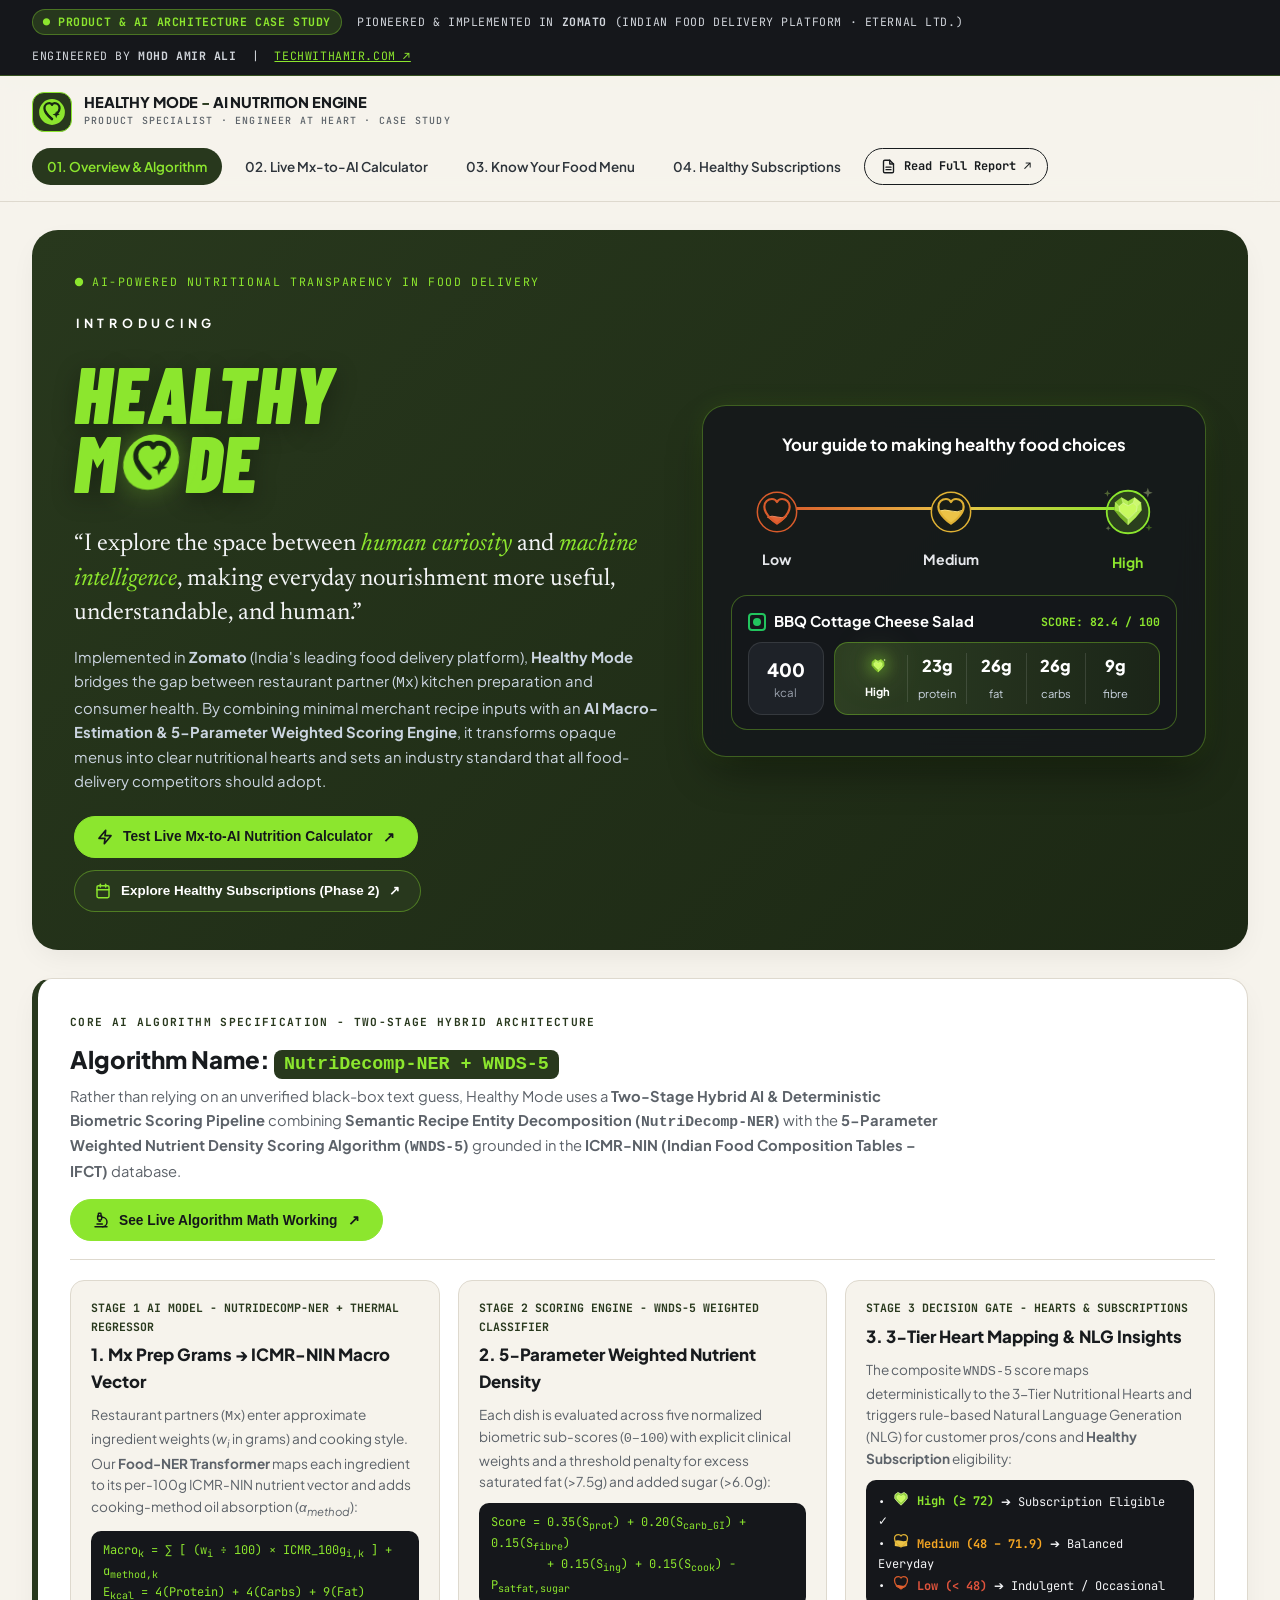
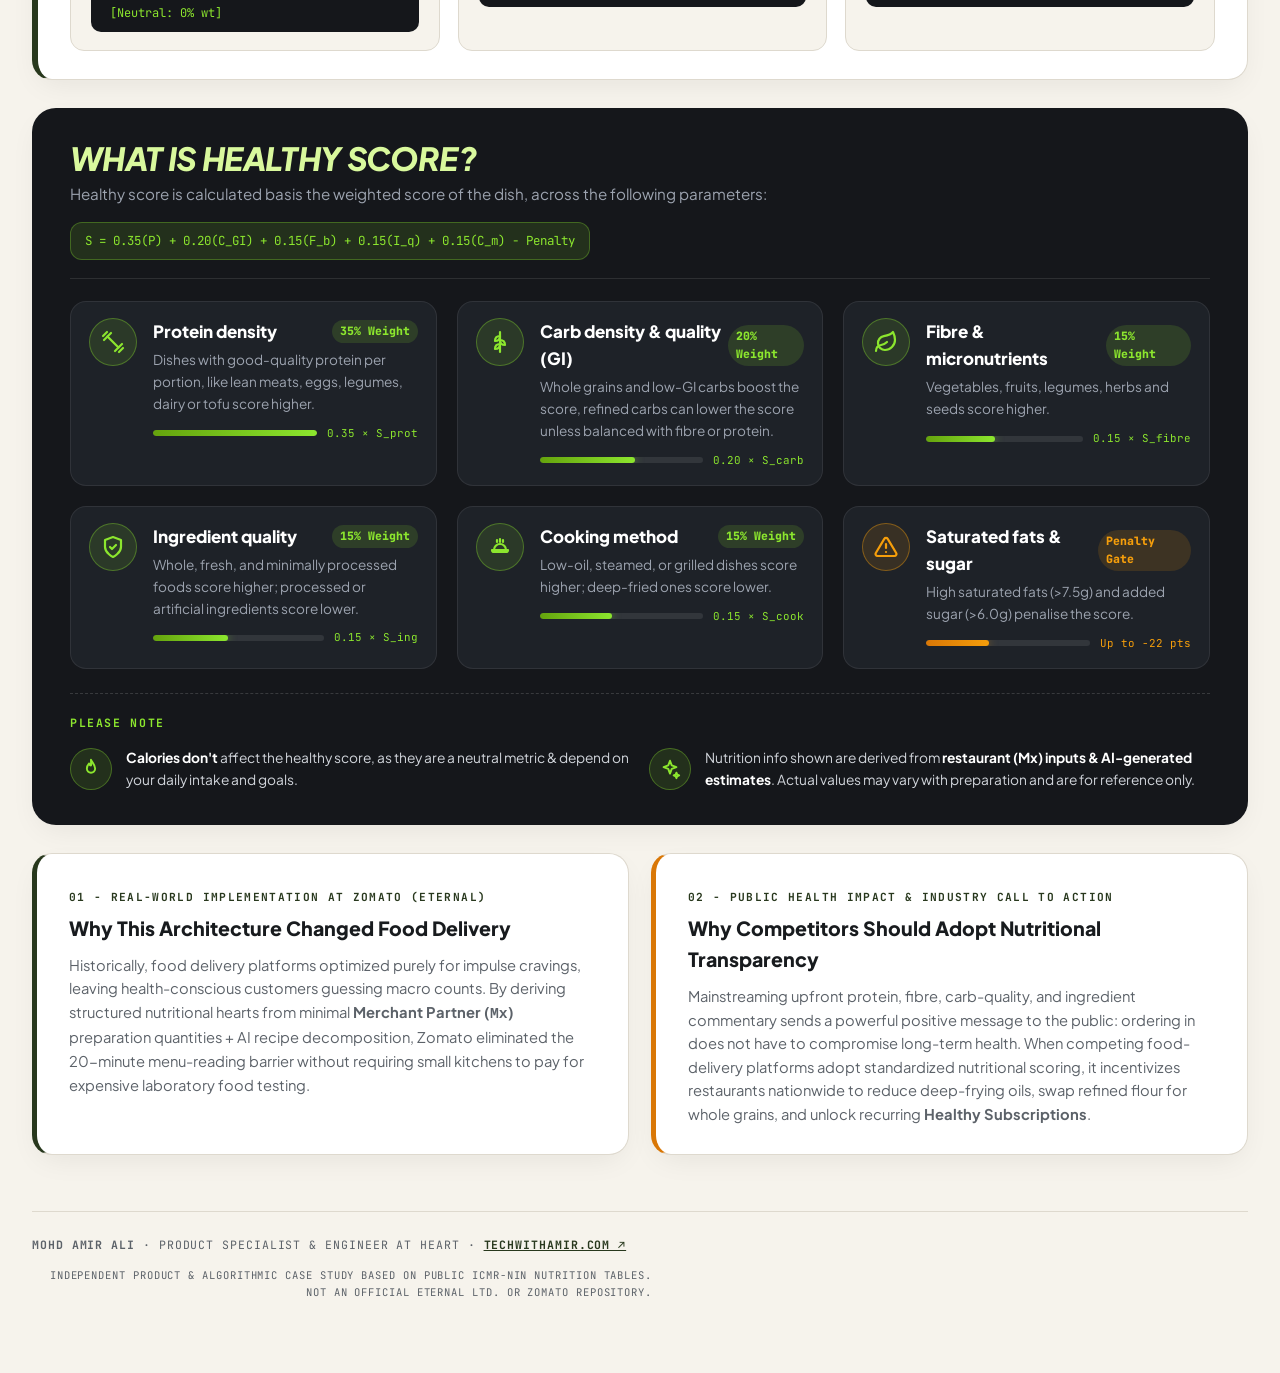
==== commit e27bd1f7: "Enhance Healthy Mode with hyphen branding, unified O-heart-plus logo, full-text neon hero hover, fas" ====
--- a/Launch_HealthyMode_App.html
+++ b/Launch_HealthyMode_App.html
@@ -3,7 +3,7 @@
 <head>
   <meta charset="utf-8" />
   <meta name="viewport" content="width=device-width, initial-scale=1.0" />
-  <title>HEALTHY MODE // AI Nutritional Scoring &amp; Subscription Engine · Case Study by Mohd Amir Ali</title>
+  <title>HEALTHY MODE - AI Nutritional Scoring &amp; Subscription Engine · Case Study by Mohd Amir Ali</title>
   <link rel="icon" type="image/svg+xml" href="data:image/svg+xml,%3Csvg xmlns='http://www.w3.org/2000/svg' viewBox='0 0 100 100'%3E%3Ccircle cx='50' cy='50' r='46' fill='%238CE62E'/%3E%3Cpath d='M50 76 C50 76 22 57 22 37 C22 25 31 18 41 18 C46 18 49 21 50 25 C51 21 54 18 59 18 C69 18 78 25 78 37 C78 44 74 50 69 56' fill='none' stroke='%23182813' stroke-width='8.5' stroke-linecap='round' stroke-linejoin='round'/%3E%3Cpath d='M50 76 C45 72 34 63 27 52' fill='none' stroke='%23182813' stroke-width='8.5' stroke-linecap='round'/%3E%3Cpath d='M65 46 L68 56 L78 59 L68 62 L65 72 L62 62 L52 59 L62 56 Z' fill='%23182813'/%3E%3C/svg%3E" />
   <style>
 @import url('https://fonts.googleapis.com/css2?family=Barlow+Condensed:ital,wght@1,800;1,900&family=Plus+Jakarta+Sans:ital,wght@0,400;0,500;0,600;0,700;0,800;1,700;1,800&family=Newsreader:ital,opsz,wght@0,6..72,400;0,6..72,500;0,6..72,600;1,6..72,400;1,6..72,500&family=JetBrains+Mono:wght@400;500;600;700&display=swap');
@@ -931,6 +931,334 @@
       border-color: var(--forest-hero);
       transform: translateY(-2px);
     }
+  
+/* ==========================================================================
+   ENHANCED HOVER, FLOATING, CURSOR TOOLTIP, MODALS & WORD-BY-WORD TRANSITIONS
+   ========================================================================== */
+.hm-hero-brand-lockup {
+  display: inline-flex;
+  flex-direction: column;
+  align-items: flex-start;
+  margin-bottom: 18px;
+  position: relative;
+  padding: 10px 18px 12px 0;
+  border-radius: 20px;
+  transition: all 0.32s cubic-bezier(0.22, 1, 0.36, 1);
+}
+
+.hm-hero-brand-lockup::before {
+  content: "";
+  position: absolute;
+  inset: -12px -24px -12px -16px;
+  background: radial-gradient(ellipse at center, rgba(140, 230, 46, 0.22) 0%, rgba(140, 230, 46, 0.06) 52%, transparent 75%);
+  opacity: 0;
+  transition: opacity 0.34s ease, transform 0.34s ease;
+  pointer-events: none;
+  z-index: 0;
+  border-radius: 28px;
+}
+
+.hm-hero-brand-lockup:hover::before {
+  opacity: 1;
+  transform: scale(1.03);
+}
+
+.hm-hero-brand-lockup > * {
+  position: relative;
+  z-index: 1;
+}
+
+.hm-hero-brand-lockup:hover .hm-display-logo {
+  color: #A8F542;
+  text-shadow: 0 0 16px rgba(140, 230, 46, 0.52), 0 0 34px rgba(140, 230, 46, 0.24);
+  transform: translateY(-2px);
+}
+
+.hm-hero-brand-lockup:hover .hm-o-svg {
+  transform: skewX(-7deg) scale(1.07);
+  filter: drop-shadow(0 0 18px rgba(140, 230, 46, 0.72));
+}
+
+.hm-hero-brand-lockup:hover .hm-introducing-kicker {
+  color: #E6FFAD;
+  text-shadow: 0 0 12px rgba(140, 230, 46, 0.45);
+}
+
+/* Faster, Noticeably Smooth Floating Levitation for Guide Card */
+@keyframes guideCardFloat {
+  0%, 100% {
+    transform: translateY(0px);
+  }
+  50% {
+    transform: translateY(-13px);
+  }
+}
+
+.heart-scale-card {
+  animation: guideCardFloat 2.2s ease-in-out infinite !important;
+}
+
+.heart-scale-card:hover {
+  animation-play-state: paused !important;
+  transform: translateY(-12px) scale(1.018) !important;
+}
+
+/* Per-Heart Color Neon Highlights (Red/Orange for Low, Amber for Medium, Intense Sparkle Lime for High) */
+.heart-node svg {
+  overflow: visible !important;
+}
+
+.heart-node-low:hover {
+  transform: translateY(-5px) scale(1.13);
+  filter: drop-shadow(0 0 12px rgba(226, 99, 52, 0.85)) drop-shadow(0 0 22px rgba(217, 91, 43, 0.55));
+}
+
+.heart-node-medium:hover {
+  transform: translateY(-5px) scale(1.13);
+  filter: drop-shadow(0 0 12px rgba(236, 195, 71, 0.88)) drop-shadow(0 0 22px rgba(223, 177, 52, 0.55));
+}
+
+.heart-node-high:hover {
+  transform: translateY(-6px) scale(1.22) !important;
+  filter: drop-shadow(0 0 18px rgba(140, 230, 46, 1)) drop-shadow(0 0 36px rgba(190, 242, 100, 0.92)) drop-shadow(0 0 54px rgba(140, 230, 46, 0.65)) !important;
+}
+
+.high-neon-heart {
+  filter: drop-shadow(0 0 8px rgba(140, 230, 46, 0.85)) drop-shadow(0 0 16px rgba(190, 242, 100, 0.55));
+}
+
+/* Modern Cursor-Following Floating Text Label (Pure Typography, No Clunky Box) */
+#cursor-heart-tooltip {
+  position: fixed;
+  top: 0;
+  left: 0;
+  pointer-events: none;
+  z-index: 9999;
+  opacity: 0;
+  transform: translate(-50%, -140%) scale(0.94);
+  transition: opacity 0.16s ease, transform 0.16s ease;
+  font-family: var(--font-sans);
+  font-size: 0.78rem;
+  font-weight: 800;
+  letter-spacing: 0.03em;
+  white-space: nowrap;
+  text-shadow: 0 2px 10px rgba(0, 0, 0, 0.95), 0 0 16px rgba(0, 0, 0, 0.85);
+}
+
+#cursor-heart-tooltip.visible {
+  opacity: 1;
+  transform: translate(-50%, -155%) scale(1);
+}
+
+/* Word-by-Word Scroll Reveal Transition for Stage Code Snippets */
+.scroll-code-block .code-word-token {
+  display: inline-block;
+  opacity: 0;
+  transform: translateY(8px);
+  filter: blur(3px);
+  transition: opacity 0.38s cubic-bezier(0.22, 1, 0.36, 1), transform 0.38s cubic-bezier(0.22, 1, 0.36, 1), filter 0.38s ease;
+}
+
+.scroll-code-block.revealed .code-word-token {
+  opacity: 1;
+  transform: translateY(0);
+  filter: blur(0);
+}
+
+/* Interactive 5-Parameter Weight Bar inside "What is Healthy Score?" */
+.param-weight-bar-wrap {
+  margin-top: 10px;
+  display: flex;
+  align-items: center;
+  gap: 10px;
+}
+
+.param-weight-track {
+  flex: 1;
+  height: 6px;
+  background: rgba(255, 255, 255, 0.09);
+  border-radius: 999px;
+  overflow: hidden;
+}
+
+.param-weight-fill {
+  height: 100%;
+  border-radius: 999px;
+  background: linear-gradient(90deg, #65A30D 0%, #8CE62E 100%);
+  box-shadow: 0 0 10px rgba(140, 230, 46, 0.55);
+  transition: width 0.7s cubic-bezier(0.22, 1, 0.36, 1);
+}
+
+.param-row-card:hover .param-weight-fill {
+  filter: brightness(1.22);
+  box-shadow: 0 0 16px rgba(140, 230, 46, 0.9);
+}
+
+/* Live 5-Parameter Sub-Score Progress Bars on Customer Card (Tab 2) */
+.live-subscore-bars-box {
+  background: var(--obsidian-inner);
+  border: 1px solid rgba(255, 255, 255, 0.09);
+  border-radius: 16px;
+  padding: 14px 16px;
+  margin-bottom: 16px;
+}
+
+.subscore-bar-row {
+  margin-bottom: 9px;
+}
+
+.subscore-bar-row:last-child {
+  margin-bottom: 0;
+}
+
+.subscore-bar-top {
+  display: flex;
+  justify-content: space-between;
+  font-family: var(--font-mono);
+  font-size: 0.69rem;
+  color: #D1D5DB;
+  margin-bottom: 4px;
+}
+
+.subscore-bar-track {
+  width: 100%;
+  height: 7px;
+  background: rgba(255, 255, 255, 0.08);
+  border-radius: 999px;
+  overflow: hidden;
+}
+
+.subscore-bar-fill {
+  height: 100%;
+  border-radius: 999px;
+  transition: width 0.42s cubic-bezier(0.22, 1, 0.36, 1), background-color 0.3s ease;
+}
+
+/* Smart AI Kitchen Swap Button & Hover Explanation Tooltip */
+.kitchen-swap-wrap {
+  position: relative;
+  margin-top: 12px;
+}
+
+.btn-kitchen-swap {
+  width: 100%;
+  display: flex;
+  align-items: center;
+  justify-content: center;
+  gap: 8px;
+  padding: 10px 16px;
+  border-radius: 12px;
+  background: linear-gradient(135deg, rgba(140, 230, 46, 0.16) 0%, rgba(40, 56, 29, 0.85) 100%);
+  border: 1.5px solid rgba(140, 230, 46, 0.55);
+  color: var(--lime-neon);
+  font-family: var(--font-sans);
+  font-size: 0.8rem;
+  font-weight: 800;
+  cursor: pointer;
+  transition: all 0.22s ease;
+}
+
+.btn-kitchen-swap:hover {
+  background: var(--lime-neon);
+  color: #14171A;
+  box-shadow: 0 0 22px rgba(140, 230, 46, 0.45);
+  transform: translateY(-1px);
+}
+
+.kitchen-swap-tooltip {
+  position: absolute;
+  bottom: calc(100% + 8px);
+  left: 0;
+  right: 0;
+  background: #0F1419;
+  border: 1px solid var(--lime-neon);
+  color: #E5E7EB;
+  padding: 9px 12px;
+  border-radius: 10px;
+  font-size: 0.74rem;
+  line-height: 1.45;
+  box-shadow: 0 12px 28px rgba(0, 0, 0, 0.65);
+  opacity: 0;
+  pointer-events: none;
+  transform: translateY(6px);
+  transition: opacity 0.2s ease, transform 0.2s ease;
+  z-index: 30;
+}
+
+.kitchen-swap-wrap:hover .kitchen-swap-tooltip {
+  opacity: 1;
+  transform: translateY(0);
+}
+
+/* Menu Explorer Card Flex Alignment & Hover */
+.explorer-card-flex {
+  display: flex;
+  flex-direction: column;
+  justify-content: space-between;
+  height: 100%;
+  cursor: pointer;
+  transition: transform 0.24s cubic-bezier(0.22, 1, 0.36, 1), border-color 0.24s ease, box-shadow 0.24s ease;
+}
+
+.explorer-card-flex:hover {
+  transform: translateY(-4px);
+  border-color: rgba(140, 230, 46, 0.55);
+  box-shadow: 0 22px 44px rgba(0, 0, 0, 0.45), 0 0 20px rgba(140, 230, 46, 0.14);
+}
+
+/* Popup Modals (Dish Detail Modal & 5s Auto-Closing Subscription Modal) */
+.hm-modal-backdrop {
+  position: fixed;
+  inset: 0;
+  background: rgba(12, 15, 19, 0.78);
+  backdrop-filter: blur(8px);
+  z-index: 2000;
+  display: none;
+  align-items: center;
+  justify-content: center;
+  padding: 20px;
+}
+
+.hm-modal-backdrop.open {
+  display: flex;
+}
+
+.hm-modal-box {
+  background: #15181E;
+  color: #FFFFFF;
+  border: 1.5px solid rgba(140, 230, 46, 0.5);
+  border-radius: 24px;
+  max-width: 680px;
+  width: 100%;
+  max-height: 90vh;
+  overflow-y: auto;
+  padding: 28px 30px;
+  box-shadow: 0 28px 70px rgba(0, 0, 0, 0.75), 0 0 36px rgba(140, 230, 46, 0.2);
+  position: relative;
+}
+
+.sub-swap-btn {
+  display: inline-flex;
+  align-items: center;
+  gap: 5px;
+  background: var(--bg-surface);
+  border: 1px solid var(--border-strong);
+  color: var(--forest-hero);
+  font-family: var(--font-mono);
+  font-size: 0.66rem;
+  font-weight: 700;
+  padding: 3px 9px;
+  border-radius: 999px;
+  cursor: pointer;
+  transition: all 0.18s ease;
+}
+
+.sub-swap-btn:hover {
+  background: var(--forest-hero);
+  color: var(--lime-neon);
+  border-color: var(--forest-hero);
+}
+
   </style>
 </head>
 <body>
@@ -953,16 +1281,9 @@
   <header class="site-header">
     <div class="header-inner">
       <a onclick="switchTab('overview')" class="brand-lockup">
-        <div class="brand-heart-badge" title="Healthy Mode O-Heart-Plus Project Emblem">
-          <svg width="28" height="28" viewBox="0 0 100 100" fill="none">
-            <circle cx="50" cy="50" r="46" fill="#8CE62E"/>
-            <path d="M50 75 C44 70 23 55 23 37 C23 25.5 31.5 18.5 41 18.5 C46 18.5 48.8 21 50 24.8 C51.2 21 54 18.5 59 18.5 C68.5 18.5 77 25.5 77 37 C77 43.2 73.8 49 69 54.2" stroke="#182813" stroke-width="8" stroke-linecap="round" stroke-linejoin="round"/>
-            <path d="M50 75 C45 71 35 62 28 51" stroke="#182813" stroke-width="8" stroke-linecap="round"/>
-            <path d="M65 46 L68.2 55.8 L78 59 L68.2 62.2 L65 72 L61.8 62.2 L52 59 L61.8 55.8 Z" fill="#182813"/>
-          </svg>
-        </div>
+        <div class="brand-heart-badge"><svg width="28" height="28" viewBox="0 0 100 100" fill="none"><circle cx="50" cy="50" r="46" fill="#8CE62E"/><path d="M50 75 C44 70 23 55 23 37 C23 25.5 31.5 18.5 41 18.5 C46 18.5 48.8 21 50 24.8 C51.2 21 54 18.5 59 18.5 C68.5 18.5 77 25.5 77 37 C77 43.2 73.8 49 69 54.2" fill="none" stroke="#182813" stroke-width="8.2" stroke-linecap="round" stroke-linejoin="round"/><path d="M50 75 C45 71 35 62 28 51" fill="none" stroke="#182813" stroke-width="8.2" stroke-linecap="round"/><path d="M65 46 L68.4 55.6 L78 59 L68.4 62.4 L65 72 L61.6 62.4 L52 59 L61.6 55.6 Z" fill="#182813"/></svg></div>
         <div class="brand-text">
-          <span class="brand-name">HEALTHY MODE <span style="color: var(--forest-hero);">//</span> AI NUTRITION ENGINE</span>
+          <span class="brand-name">HEALTHY MODE <span style="color: var(--forest-hero);">-</span> AI NUTRITION ENGINE</span>
           <span class="brand-tagline">Product Specialist · Engineer at Heart · Case Study</span>
         </div>
       </a>
@@ -994,29 +1315,10 @@
             <span>AI-POWERED NUTRITIONAL TRANSPARENCY IN FOOD DELIVERY</span>
           </div>
 
-          <div class="hm-hero-brand-lockup" aria-label="INTRODUCING HEALTHY MODE">
-            <!-- Iconic Vertical 'ON' Toggle Pill with O-Heart-Plus Knob -->
-            <div class="hm-on-pill-toggle" onclick="switchTab('explorer')" title="Healthy Mode ON · Click to Explore Menu">
-              <span class="hm-on-pill-text">ON</span>
-              <div class="hm-on-pill-knob">
-                <svg width="30" height="30" viewBox="0 0 100 100" fill="none">
-                  <path d="M50 76 C43 70 20 54 20 35 C20 23 29 15 39.5 15 C45 15 48.5 18 50 22 C51.5 18 55 15 60.5 15 C71 15 80 23 80 35 C80 42 76.5 48 71 53.5" stroke="#182813" stroke-width="8.5" stroke-linecap="round" stroke-linejoin="round"/>
-                  <path d="M50 76 C44 71 33 61 25 49" stroke="#182813" stroke-width="8.5" stroke-linecap="round"/>
-                  <path d="M66 45 L69.5 55.5 L80 59 L69.5 62.5 L66 73 L62.5 62.5 L52 59 L62.5 55.5 Z" fill="#182813"/>
-                </svg>
-              </div>
-            </div>
-
-            <div>
-              <div class="hm-introducing-kicker">INTRODUCING</div>
-              <div class="hm-display-logo">
-                HEALTHY<br/><span class="hm-mode-line">M<svg class="hm-o-svg" viewBox="0 0 100 100" role="img" aria-label="O with Heart and Plus Sparkle">
-                  <circle cx="50" cy="50" r="46" fill="#8CE62E"/>
-                  <path d="M50 75 C44 70 23 55 23 37 C23 25.5 31.5 18.5 41 18.5 C46 18.5 48.8 21 50 24.8 C51.2 21 54 18.5 59 18.5 C68.5 18.5 77 25.5 77 37 C77 43.2 73.8 49 69 54.2" fill="none" stroke="#182813" stroke-width="8.2" stroke-linecap="round" stroke-linejoin="round"/>
-                  <path d="M50 75 C45 71 35 62 28 51" fill="none" stroke="#182813" stroke-width="8.2" stroke-linecap="round"/>
-                  <path d="M65 46 L68.4 55.6 L78 59 L68.4 62.4 L65 72 L61.6 62.4 L52 59 L61.6 55.6 Z" fill="#182813"/>
-                </svg>DE</span>
-              </div>
+                    <div class="hm-hero-brand-lockup" aria-label="INTRODUCING HEALTHY MODE">
+            <div class="hm-introducing-kicker">INTRODUCING</div>
+            <div class="hm-display-logo">
+              HEALTHY<br/><span class="hm-mode-line">M<svg class="hm-o-svg" viewBox="0 0 100 100" role="img" aria-label="O with Heart and Plus"><circle cx="50" cy="50" r="46" fill="#8CE62E"/><path d="M50 75 C44 70 23 55 23 37 C23 25.5 31.5 18.5 41 18.5 C46 18.5 48.8 21 50 24.8 C51.2 21 54 18.5 59 18.5 C68.5 18.5 77 25.5 77 37 C77 43.2 73.8 49 69 54.2" fill="none" stroke="#182813" stroke-width="8.2" stroke-linecap="round" stroke-linejoin="round"/><path d="M50 75 C45 71 35 62 28 51" fill="none" stroke="#182813" stroke-width="8.2" stroke-linecap="round"/><path d="M65 46 L68.4 55.6 L78 59 L68.4 62.4 L65 72 L61.6 62.4 L52 59 L61.6 55.6 Z" fill="#182813"/></svg>DE</span>
             </div>
           </div>
 
@@ -1040,67 +1342,51 @@
           </div>
         </div>
 
-        <!-- Right: Floating 3-Heart Scale Card + Featured Dish Card Preview -->
+                <!-- Right: Floating 3-Heart Scale Card + Hover-Linked Dish Preview -->
         <div>
-          <div class="heart-scale-card" style="margin-bottom: 18px;">
+          <div class="heart-scale-card" style="margin-bottom: 18px;" onmouseleave="previewHeroHeartTier('High')">
             <div class="heart-scale-title">Your guide to making healthy food choices</div>
             <div class="heart-track-row">
               <div class="heart-track-line"></div>
 
-              <!-- Low Heart (Exact Generated Quarter-Filled Wavy Terracotta Heart) -->
-              <div class="heart-node" onclick="switchTab('explorer'); filterMenuByTier('Low')" title="Filter Low Healthy Score Dishes">
-                <svg width="52" height="52" viewBox="0 0 256 256" fill="none">
-                  <circle cx="128" cy="128" r="118" fill="#181C17" stroke="#D95B2B" stroke-width="8"/>
-                  <defs>
-                    <clipPath id="heroLowHeartClip">
-                      <path d="M128 198 C128 198 52 148 52 96 C52 68 74 50 98 50 C113 50 123 58 128 68 C133 58 143 50 158 50 C182 50 204 68 204 96 C204 148 128 198 128 198 Z"/>
-                    </clipPath>
-                    <linearGradient id="heroLowLiquidGrad" x1="0" y1="145" x2="0" y2="202" gradientUnits="userSpaceOnUse">
-                      <stop offset="0%" stop-color="#E26334"/>
-                      <stop offset="100%" stop-color="#C84B20"/>
-                    </linearGradient>
-                  </defs>
-                  <g clip-path="url(#heroLowHeartClip)">
-                    <path d="M40 158 Q88 148 128 158 T216 154 L216 212 L40 212 Z" fill="url(#heroLowLiquidGrad)"/>
-                    <path d="M44 158 Q88 148 128 158 T212 154" stroke="#F0855B" stroke-width="5" stroke-linecap="round"/>
-                  </g>
-                  <path d="M128 198 C128 198 52 148 52 96 C52 68 74 50 98 50 C113 50 123 58 128 68 C133 58 143 50 158 50 C182 50 204 68 204 96 C204 148 128 198 128 198 Z" stroke="#D95B2B" stroke-width="12" stroke-linecap="round" stroke-linejoin="round"/>
+              <!-- Low Heart (Exact Generated Quarter-Filled Wavy Terracotta Heart · Red-Orange Neon Hover) -->
+              <div class="heart-node heart-node-low"
+                   onmouseenter="previewHeroHeartTier('Low'); showHeartCursorTip(event, 'Click to filter low healthy dishes ↗', '#F0855B')"
+                   onmousemove="moveHeartCursorTip(event)"
+                   onmouseleave="hideHeartCursorTip()"
+                   onclick="switchTab('explorer'); filterMenuByTier('Low')">
+                <svg width="56" height="56" viewBox="-40 -40 336 336" fill="none" style="overflow: visible;">
+                  <circle cx="128" cy="128" r="118" fill="#181C17" stroke="#D95B2B" stroke-width="9"/>
+                  <path d="M 68,158 Q 98,148 128,158 T 188,155 C 162,184 128,198 128,198 C 128,198 94,184 68,158 Z" fill="#E26334"/>
+                  <path d="M 72,158 Q 98,148 128,158 T 184,155" stroke="#F0855B" stroke-width="6" stroke-linecap="round"/>
+                  <path d="M128 198 C128 198 52 148 52 96 C52 68 74 50 98 50 C113 50 123 58 128 68 C133 58 143 50 158 50 C182 50 204 68 204 96 C204 148 128 198 128 198 Z" stroke="#D95B2B" stroke-width="13" stroke-linecap="round" stroke-linejoin="round"/>
                 </svg>
-                <span class="heart-node-label">Low</span>
-              </div>
-
-              <!-- Medium Heart (Exact Generated Half-Filled Wavy Golden-Amber Heart) -->
-              <div class="heart-node" onclick="switchTab('explorer'); filterMenuByTier('Medium')" title="Filter Medium Healthy Score Dishes">
-                <svg width="52" height="52" viewBox="0 0 256 256" fill="none">
-                  <circle cx="128" cy="128" r="118" fill="#181C17" stroke="#DFB134" stroke-width="8"/>
-                  <defs>
-                    <clipPath id="heroMedHeartClip">
-                      <path d="M128 198 C128 198 52 148 52 96 C52 68 74 50 98 50 C113 50 123 58 128 68 C133 58 143 50 158 50 C182 50 204 68 204 96 C204 148 128 198 128 198 Z"/>
-                    </clipPath>
-                    <linearGradient id="heroMedLiquidGrad" x1="0" y1="114" x2="0" y2="202" gradientUnits="userSpaceOnUse">
-                      <stop offset="0%" stop-color="#ECC347"/>
-                      <stop offset="100%" stop-color="#D4A024"/>
-                    </linearGradient>
-                  </defs>
-                  <g clip-path="url(#heroMedHeartClip)">
-                    <path d="M40 124 Q88 112 128 126 T216 120 L216 212 L40 212 Z" fill="url(#heroMedLiquidGrad)"/>
-                    <path d="M44 124 Q88 112 128 126 T212 120" stroke="#F8DC78" stroke-width="5" stroke-linecap="round"/>
-                  </g>
-                  <path d="M128 198 C128 198 52 148 52 96 C52 68 74 50 98 50 C113 50 123 58 128 68 C133 58 143 50 158 50 C182 50 204 68 204 96 C204 148 128 198 128 198 Z" stroke="#DFB134" stroke-width="12" stroke-linecap="round" stroke-linejoin="round"/>
+                <span class="heart-node-label" id="hero-lbl-Low">Low</span>
+              </div>
+
+              <!-- Medium Heart (Exact Generated Half-Filled Wavy Golden-Amber Heart · Amber Neon Hover) -->
+              <div class="heart-node heart-node-medium"
+                   onmouseenter="previewHeroHeartTier('Medium'); showHeartCursorTip(event, 'Click to filter medium healthy dishes ↗', '#F8DC78')"
+                   onmousemove="moveHeartCursorTip(event)"
+                   onmouseleave="hideHeartCursorTip()"
+                   onclick="switchTab('explorer'); filterMenuByTier('Medium')">
+                <svg width="56" height="56" viewBox="-40 -40 336 336" fill="none" style="overflow: visible;">
+                  <circle cx="128" cy="128" r="118" fill="#181C17" stroke="#DFB134" stroke-width="9"/>
+                  <path d="M 54,122 Q 90,110 128,122 T 202,118 C 188,156 128,198 128,198 C 128,198 68,156 54,122 Z" fill="#ECC347"/>
+                  <path d="M 58,122 Q 90,110 128,122 T 198,118" stroke="#F8DC78" stroke-width="6" stroke-linecap="round"/>
+                  <path d="M128 198 C128 198 52 148 52 96 C52 68 74 50 98 50 C113 50 123 58 128 68 C133 58 143 50 158 50 C182 50 204 68 204 96 C204 148 128 198 128 198 Z" stroke="#DFB134" stroke-width="13" stroke-linecap="round" stroke-linejoin="round"/>
                 </svg>
-                <span class="heart-node-label">Medium</span>
-              </div>
-
-              <!-- High Heart (Exact Generated 3D Faceted Lime-Green Gem Heart + Neon Sparkle Burst on Hover) -->
-              <div class="heart-node heart-node-high" onclick="switchTab('explorer'); filterMenuByTier('High')" title="Hover for Neon Sparkle · Click to Filter High Healthy Score Dishes">
-                <svg width="56" height="56" viewBox="0 0 256 256" fill="none">
-                  <circle cx="128" cy="128" r="118" fill="rgba(140, 230, 46, 0.16)" stroke="#8CE62E" stroke-width="10"/>
-                  <defs>
-                    <linearGradient id="heroCenterGem" x1="0" y1="78" x2="0" y2="176" gradientUnits="userSpaceOnUse">
-                      <stop offset="0%" stop-color="#C8FA5F"/>
-                      <stop offset="100%" stop-color="#9BE13B"/>
-                    </linearGradient>
-                  </defs>
+                <span class="heart-node-label" id="hero-lbl-Medium">Medium</span>
+              </div>
+
+              <!-- High Heart (Exact Generated 3D Faceted Lime-Green Gem Heart + Unclipped Neon Sparkle Burst on Hover) -->
+              <div class="heart-node heart-node-high"
+                   onmouseenter="previewHeroHeartTier('High'); showHeartCursorTip(event, 'Click to filter high healthy dishes ↗', '#A8F542')"
+                   onmousemove="moveHeartCursorTip(event)"
+                   onmouseleave="hideHeartCursorTip()"
+                   onclick="switchTab('explorer'); filterMenuByTier('High')">
+                <svg width="62" height="62" viewBox="-44 -44 344 344" fill="none" style="overflow: visible;">
+                  <circle cx="128" cy="128" r="118" fill="rgba(140, 230, 46, 0.18)" stroke="#8CE62E" stroke-width="10"/>
                   <g transform="translate(22, 20) scale(0.83)">
                     <polygon points="128,58 84,34 42,66 38,118 76,166 128,216 180,166 218,118 214,66 172,34" fill="#92D138" stroke="#6CA322" stroke-width="4" stroke-linejoin="round"/>
                     <polygon points="84,34 128,58 128,88 94,70" fill="#B5EE56"/>
@@ -1114,56 +1400,55 @@
                     <polyline points="84,34 94,70 128,88 162,70 172,34" stroke="#E6FFAD" stroke-width="3" fill="none"/>
                     <polyline points="42,66 68,94 72,130 128,180 184,130 188,94 214,66" stroke="#E6FFAD" stroke-width="3" fill="none"/>
                     <line x1="128" y1="180" x2="128" y2="216" stroke="#E6FFAD" stroke-width="3.5"/>
-                    <path d="M128 176 L74 126 L68 92 L94 70 L128 90 L162 70 L188 92 L182 126 Z" fill="url(#heroCenterGem)" stroke="#E9FFB8" stroke-width="3" stroke-linejoin="round"/>
+                    <path d="M128 176 L74 126 L68 92 L94 70 L128 90 L162 70 L188 92 L182 126 Z" fill="#C8FA5F" stroke="#E9FFB8" stroke-width="3" stroke-linejoin="round"/>
                   </g>
-                  <!-- Neon Sparkle Rays on Hover -->
+                  <!-- Unclipped Outer & Inner Neon Sparkles on Hover -->
                   <g class="neon-sparkle-group">
-                    <path d="M214 38 L219 52 L233 57 L219 62 L214 76 L209 62 L195 57 L209 52 Z" fill="#E6FFAD"/>
-                    <path d="M42 46 L45 55 L54 58 L45 61 L42 70 L39 61 L30 58 L39 55 Z" fill="#BEF264"/>
-                    <path d="M218 182 L221 191 L230 194 L221 197 L218 206 L215 197 L206 194 L215 191 Z" fill="#8CE62E"/>
+                    <path d="M238 -6 L245 14 L265 21 L245 28 L238 48 L231 28 L211 21 L231 14 Z" fill="#E6FFAD"/>
+                    <path d="M14 6 L19 20 L33 25 L19 30 L14 44 L9 30 L-5 25 L9 20 Z" fill="#BEF264"/>
+                    <path d="M244 196 L249 210 L263 215 L249 220 L244 234 L239 220 L225 215 L239 210 Z" fill="#8CE62E"/>
+                    <path d="M18 204 L22 214 L32 218 L22 222 L18 232 L14 222 L4 218 L14 214 Z" fill="#D9F99D"/>
                   </g>
                 </svg>
-                <span class="heart-node-label" style="color: var(--lime-neon);">High</span>
-              </div>
-            </div>
-
-            <!-- Floating Sample Macro Pill (BBQ Cottage Cheese Salad) -->
-            <div class="hero-sample-dish-box">
+                <span class="heart-node-label" id="hero-lbl-High" style="color: var(--lime-neon);">High</span>
+              </div>
+            </div>
+
+            <!-- Hover-Linked Dish Preview Box (Defaults to BBQ Cottage Cheese Salad, updates on Low/Medium/High hover) -->
+            <div class="hero-sample-dish-box" id="hero-preview-dish-box" onclick="switchTab('calculator')">
               <div style="display: flex; align-items: center; justify-content: space-between; margin-bottom: 8px;">
                 <span style="display: inline-flex; align-items: center; gap: 8px; font-weight: 700; font-size: 0.92rem;">
-                  <span class="veg-square"></span> BBQ Cottage Cheese Salad
+                  <span id="hero-prev-veg" class="veg-square"></span>
+                  <span id="hero-prev-title">BBQ Cottage Cheese Salad</span>
                 </span>
-                <span style="font-family: var(--font-mono); font-size: 0.72rem; color: var(--lime-neon);">SCORE: 82.4 / 100</span>
+                <span id="hero-prev-score" style="font-family: var(--font-mono); font-size: 0.72rem; color: var(--lime-neon); font-weight: 700;">SCORE: 82.4 / 100</span>
               </div>
               <div class="macro-strip-container" style="margin: 0;">
                 <div class="kcal-neutral-box">
-                  <span class="num">400</span>
+                  <span class="num" id="hero-prev-kcal">400</span>
                   <span class="unit">kcal</span>
                 </div>
-                <div class="macros-green-pill">
+                <div class="macros-green-pill" id="hero-prev-pill">
                   <div class="macro-col">
-                    <span class="val" style="display: flex; justify-content: center; align-items: center;">
-                      <svg width="22" height="22" viewBox="0 0 256 256" fill="none">
-                        <polygon points="128,58 84,34 42,66 38,118 76,166 128,216 180,166 218,118 214,66 172,34" fill="#92D138" stroke="#E6FFAD" stroke-width="8" stroke-linejoin="round"/>
-                        <path d="M128 176 L74 126 L68 92 L94 70 L128 90 L162 70 L188 92 L182 126 Z" fill="#C8FA5F" stroke="#E9FFB8" stroke-width="5" stroke-linejoin="round"/>
-                      </svg>
+                    <span class="val" id="hero-prev-heart" style="display: flex; justify-content: center; align-items: center;">
+                      <svg class="inline-heart-svg high-neon-heart" width="22" height="22" viewBox="-28 -28 312 312" fill="none" style="overflow:visible;"><polygon points="128,58 84,34 42,66 38,118 76,166 128,216 180,166 218,118 214,66 172,34" fill="#92D138" stroke="#6CA322" stroke-width="6" stroke-linejoin="round"/><polygon points="84,34 128,58 128,88 94,70" fill="#B5EE56"/><polygon points="172,34 128,58 128,88 162,70" fill="#A4E246"/><polygon points="76,166 38,118 72,130 128,180 128,216" fill="#7AB628"/><polygon points="180,166 218,118 184,130 128,180 128,216" fill="#B2EC53"/><path d="M128 176 L74 126 L68 92 L94 70 L128 90 L162 70 L188 92 L182 126 Z" fill="#C8FA5F" stroke="#E9FFB8" stroke-width="5" stroke-linejoin="round"/><path d="M222 24 L227 38 L241 43 L227 48 L222 62 L217 48 L203 43 L217 38 Z" fill="#E6FFAD"/></svg>
                     </span>
-                    <span class="lbl" style="color: #FFF; font-weight: 700;">High</span>
+                    <span class="lbl" id="hero-prev-tier" style="color: #FFF; font-weight: 700;">High</span>
                   </div>
                   <div class="macro-col">
-                    <span class="val">23g</span>
+                    <span class="val" id="hero-prev-prot">23g</span>
                     <span class="lbl">protein</span>
                   </div>
                   <div class="macro-col">
-                    <span class="val">26g</span>
+                    <span class="val" id="hero-prev-fat">26g</span>
                     <span class="lbl">fat</span>
                   </div>
                   <div class="macro-col">
-                    <span class="val">26g</span>
+                    <span class="val" id="hero-prev-carbs">26g</span>
                     <span class="lbl">carbs</span>
                   </div>
                   <div class="macro-col">
-                    <span class="val">9g</span>
+                    <span class="val" id="hero-prev-fibre">9g</span>
                     <span class="lbl">fibre</span>
                   </div>
                 </div>
@@ -1177,7 +1462,7 @@
       <section class="editorial-card" style="border-left: 6px solid var(--forest-hero); margin-bottom: 28px;">
         <div style="display: flex; align-items: flex-start; justify-content: space-between; flex-wrap: wrap; gap: 16px; padding-bottom: 18px; border-bottom: 1px solid var(--border-hairline); margin-bottom: 20px;">
           <div>
-            <span class="eyebrow-label">CORE AI ALGORITHM SPECIFICATION // TWO-STAGE HYBRID ARCHITECTURE</span>
+            <span class="eyebrow-label">CORE AI ALGORITHM SPECIFICATION - TWO-STAGE HYBRID ARCHITECTURE</span>
             <h2 style="font-size: 1.5rem; font-weight: 800; color: var(--ink-dark); margin-top: 2px;">
               Algorithm Name: <code style="background: var(--forest-hero); color: var(--lime-neon); padding: 4px 10px; border-radius: 8px; font-size: 1.15rem;">NutriDecomp-NER + WNDS-5</code>
             </h2>
@@ -1194,13 +1479,13 @@
         <div style="display: grid; grid-template-columns: repeat(auto-fit, minmax(295px, 1fr)); gap: 18px;">
           <div style="background: var(--bg-cream); border: 1px solid var(--border-hairline); border-radius: 14px; padding: 18px 20px;">
             <div style="font-family: var(--font-mono); font-size: 0.72rem; font-weight: 700; color: var(--forest-hero); margin-bottom: 6px;">
-              STAGE 1 AI MODEL // NUTRIDECOMP-NER + THERMAL REGRESSOR
+              STAGE 1 AI MODEL - NUTRIDECOMP-NER + THERMAL REGRESSOR
             </div>
             <h3 style="font-size: 1.05rem; font-weight: 800; margin-bottom: 8px;">1. Mx Prep Grams → ICMR-NIN Macro Vector</h3>
             <p style="font-size: 0.85rem; color: var(--slate-muted); margin-bottom: 10px;">
               Restaurant partners (<code>Mx</code>) enter approximate ingredient weights (<i>w<sub>i</sub></i> in grams) and cooking style. Our <strong>Food-NER Transformer</strong> maps each ingredient to its per-100g ICMR-NIN nutrient vector and adds cooking-method oil absorption (<i>α<sub>method</sub></i>):
             </p>
-            <div style="background: var(--obsidian-card); color: var(--lime-neon); font-family: var(--font-mono); font-size: 0.75rem; padding: 10px 12px; border-radius: 10px; line-height: 1.55;">
+            <div class="scroll-code-block" style="background: var(--obsidian-card); color: var(--lime-neon); font-family: var(--font-mono); font-size: 0.75rem; padding: 10px 12px; border-radius: 10px; line-height: 1.55;">
               Macro<sub>k</sub> = ∑ [ (w<sub>i</sub> ÷ 100) × ICMR_100g<sub>i,k</sub> ] + α<sub>method,k</sub><br/>
               E<sub>kcal</sub> = 4(Protein) + 4(Carbs) + 9(Fat) &nbsp;[Neutral: 0% wt]
             </div>
@@ -1208,13 +1493,13 @@
 
           <div style="background: var(--bg-cream); border: 1px solid var(--border-hairline); border-radius: 14px; padding: 18px 20px;">
             <div style="font-family: var(--font-mono); font-size: 0.72rem; font-weight: 700; color: var(--forest-hero); margin-bottom: 6px;">
-              STAGE 2 SCORING ENGINE // WNDS-5 WEIGHTED CLASSIFIER
+              STAGE 2 SCORING ENGINE - WNDS-5 WEIGHTED CLASSIFIER
             </div>
             <h3 style="font-size: 1.05rem; font-weight: 800; margin-bottom: 8px;">2. 5-Parameter Weighted Nutrient Density</h3>
             <p style="font-size: 0.85rem; color: var(--slate-muted); margin-bottom: 10px;">
               Each dish is evaluated across five normalized biometric sub-scores (<code>0–100</code>) with explicit clinical weights and a threshold penalty for excess saturated fat (&gt;7.5g) and added sugar (&gt;6.0g):
             </p>
-            <div style="background: var(--obsidian-card); color: var(--lime-neon); font-family: var(--font-mono); font-size: 0.75rem; padding: 10px 12px; border-radius: 10px; line-height: 1.55;">
+            <div class="scroll-code-block" style="background: var(--obsidian-card); color: var(--lime-neon); font-family: var(--font-mono); font-size: 0.75rem; padding: 10px 12px; border-radius: 10px; line-height: 1.55;">
               Score = 0.35(S<sub>prot</sub>) + 0.20(S<sub>carb_GI</sub>) + 0.15(S<sub>fibre</sub>)<br/>
               &nbsp;&nbsp;&nbsp;&nbsp;&nbsp;&nbsp;&nbsp;&nbsp;+ 0.15(S<sub>ing</sub>) + 0.15(S<sub>cook</sub>) − P<sub>satfat,sugar</sub>
             </div>
@@ -1222,13 +1507,13 @@
 
           <div style="background: var(--bg-cream); border: 1px solid var(--border-hairline); border-radius: 14px; padding: 18px 20px;">
             <div style="font-family: var(--font-mono); font-size: 0.72rem; font-weight: 700; color: var(--forest-hero); margin-bottom: 6px;">
-              STAGE 3 DECISION GATE // HEARTS &amp; SUBSCRIPTIONS
+              STAGE 3 DECISION GATE - HEARTS &amp; SUBSCRIPTIONS
             </div>
             <h3 style="font-size: 1.05rem; font-weight: 800; margin-bottom: 8px;">3. 3-Tier Heart Mapping &amp; NLG Insights</h3>
             <p style="font-size: 0.85rem; color: var(--slate-muted); margin-bottom: 10px;">
               The composite <code>WNDS-5</code> score maps deterministically to the 3-Tier Nutritional Hearts and triggers rule-based Natural Language Generation (NLG) for customer pros/cons and <strong>Healthy Subscription</strong> eligibility:
             </p>
-            <div style="background: var(--obsidian-card); color: #F3F4F6; font-family: var(--font-mono); font-size: 0.75rem; padding: 10px 12px; border-radius: 10px; line-height: 1.55;">
+            <div class="scroll-code-block" style="background: var(--obsidian-card); color: #F3F4F6; font-family: var(--font-mono); font-size: 0.75rem; padding: 10px 12px; border-radius: 10px; line-height: 1.65;">
               • <span style="color:#8CE62E;font-weight:700;"><svg class="inline-heart-svg" width="18" height="18" viewBox="0 0 256 256" fill="none"><polygon points="128,58 84,34 42,66 38,118 76,166 128,216 180,166 218,118 214,66 172,34" fill="#92D138" stroke="#E6FFAD" stroke-width="10" stroke-linejoin="round"/><path d="M128 176 L74 126 L68 92 L94 70 L128 90 L162 70 L188 92 L182 126 Z" fill="#C8FA5F" stroke="#E9FFB8" stroke-width="6" stroke-linejoin="round"/></svg> High (≥ 72)</span> ➔ Subscription Eligible ✓<br/>
               • <span style="color:#F5A623;font-weight:700;"><svg class="inline-heart-svg" width="18" height="18" viewBox="0 0 256 256" fill="none"><path d="M40 124 Q88 112 128 126 T216 120 L216 198 L128 214 L40 198 Z" fill="#ECC347"/><path d="M128 214 C128 214 36 154 36 92 C36 58 62 36 92 36 C110 36 122 46 128 58 C134 46 146 36 164 36 C194 36 220 58 220 92 C220 154 128 214 128 214 Z" stroke="#DFB134" stroke-width="18" stroke-linecap="round" stroke-linejoin="round" fill="none"/></svg> Medium (48 – 71.9)</span> ➔ Balanced Everyday<br/>
               • <span style="color:#E0533C;font-weight:700;"><svg class="inline-heart-svg" width="18" height="18" viewBox="0 0 256 256" fill="none"><path d="M48 162 Q88 152 128 162 T208 158 L190 186 L128 214 L66 186 Z" fill="#E26334"/><path d="M128 214 C128 214 36 154 36 92 C36 58 62 36 92 36 C110 36 122 46 128 58 C134 46 146 36 164 36 C194 36 220 58 220 92 C220 154 128 214 128 214 Z" stroke="#D95B2B" stroke-width="18" stroke-linecap="round" stroke-linejoin="round" fill="none"/></svg> Low (&lt; 48)</span> ➔ Indulgent / Occasional
@@ -1253,76 +1538,118 @@
           </div>
         </div>
 
-        <div class="params-grid">
+                <div class="params-grid">
           <div class="param-row-card">
             <div class="param-circle-icon">
-              <svg width="24" height="24" viewBox="0 0 24 24" fill="none" stroke="currentColor" stroke-width="2"><path d="M12 2a5 5 0 0 1 5 5c0 2-1.5 3.5-3 4.5V19a2 2 0 0 1-4 0v-7.5C8.5 10.5 7 9 7 7a5 5 0 0 1 5-5z"/></svg>
-            </div>
-            <div>
-              <h3 style="font-size: 1.08rem; font-weight: 800; color: #FFFFFF;">Protein density (35%)</h3>
-              <p style="font-size: 0.86rem; color: #9CA3AF; margin-top: 4px;">
+              <svg width="24" height="24" viewBox="0 0 24 24" fill="none" stroke="currentColor" stroke-width="2.2" stroke-linecap="round" stroke-linejoin="round"><path d="M6.5 6.5L17.5 17.5"/><path d="M3 10l7-7"/><path d="M14 21l7-7"/><path d="M2 6l4-4"/><path d="M18 22l4-4"/></svg>
+            </div>
+            <div style="flex: 1;">
+              <div style="display: flex; justify-content: space-between; align-items: center;">
+                <h3 style="font-size: 1.06rem; font-weight: 800; color: #FFFFFF;">Protein density</h3>
+                <span style="font-family: var(--font-mono); font-size: 0.72rem; font-weight: 800; color: var(--lime-neon); background: rgba(140,230,46,0.14); padding: 2px 8px; border-radius: 999px;">35% Weight</span>
+              </div>
+              <p style="font-size: 0.85rem; color: #9CA3AF; margin-top: 4px;">
                 Dishes with good-quality protein per portion, like lean meats, eggs, legumes, dairy or tofu score higher.
               </p>
+              <div class="param-weight-bar-wrap">
+                <div class="param-weight-track"><div class="param-weight-fill" style="width: 100%;"></div></div>
+                <span style="font-family: var(--font-mono); font-size: 0.68rem; color: var(--lime-neon);">0.35 × S_prot</span>
+              </div>
             </div>
           </div>
 
           <div class="param-row-card">
             <div class="param-circle-icon">
-              <svg width="24" height="24" viewBox="0 0 24 24" fill="none" stroke="currentColor" stroke-width="2"><path d="M2 16h20M4 16c0-5 4-9 8-9s8 4 8 9M9 11l1 2M15 11l-1 2"/></svg>
-            </div>
-            <div>
-              <h3 style="font-size: 1.08rem; font-weight: 800; color: #FFFFFF;">Carb density &amp; quality (GI) (20%)</h3>
-              <p style="font-size: 0.86rem; color: #9CA3AF; margin-top: 4px;">
+              <svg width="24" height="24" viewBox="0 0 24 24" fill="none" stroke="currentColor" stroke-width="2.2" stroke-linecap="round" stroke-linejoin="round"><path d="M12 2v20"/><path d="M12 6c-3 0-5 2-5 5 3 0 5-2 5-5z"/><path d="M12 10c3 0 5 2 5 5-3 0-5-2-5-5z"/><path d="M12 14c-3 0-5 2-5 5 3 0 5-2 5-5z"/></svg>
+            </div>
+            <div style="flex: 1;">
+              <div style="display: flex; justify-content: space-between; align-items: center;">
+                <h3 style="font-size: 1.06rem; font-weight: 800; color: #FFFFFF;">Carb density &amp; quality (GI)</h3>
+                <span style="font-family: var(--font-mono); font-size: 0.72rem; font-weight: 800; color: var(--lime-neon); background: rgba(140,230,46,0.14); padding: 2px 8px; border-radius: 999px;">20% Weight</span>
+              </div>
+              <p style="font-size: 0.85rem; color: #9CA3AF; margin-top: 4px;">
                 Whole grains and low-GI carbs boost the score, refined carbs can lower the score unless balanced with fibre or protein.
               </p>
+              <div class="param-weight-bar-wrap">
+                <div class="param-weight-track"><div class="param-weight-fill" style="width: 58%;"></div></div>
+                <span style="font-family: var(--font-mono); font-size: 0.68rem; color: var(--lime-neon);">0.20 × S_carb</span>
+              </div>
             </div>
           </div>
 
           <div class="param-row-card">
             <div class="param-circle-icon">
-              <svg width="24" height="24" viewBox="0 0 24 24" fill="none" stroke="currentColor" stroke-width="2"><path d="M12 22v-9M12 13c-4 0-7-3-7-7 4 0 7 3 7 7zM12 13c4 0 7-3 7-7-4 0-7 3-7 7zM7 22h10"/></svg>
-            </div>
-            <div>
-              <h3 style="font-size: 1.08rem; font-weight: 800; color: #FFFFFF;">Fibre &amp; micronutrients (15%)</h3>
-              <p style="font-size: 0.86rem; color: #9CA3AF; margin-top: 4px;">
+              <svg width="24" height="24" viewBox="0 0 24 24" fill="none" stroke="currentColor" stroke-width="2.2" stroke-linecap="round" stroke-linejoin="round"><path d="M11 20A7 7 0 0 1 9.8 6.1C15.5 5 17 4.48 19 2c1 2 2 4.18 2 8 0 5.5-4.78 10-10 10Z"/><path d="M2 21c0-3 1.85-5.36 5.08-6C9.5 14.52 12 13 13 12"/></svg>
+            </div>
+            <div style="flex: 1;">
+              <div style="display: flex; justify-content: space-between; align-items: center;">
+                <h3 style="font-size: 1.06rem; font-weight: 800; color: #FFFFFF;">Fibre &amp; micronutrients</h3>
+                <span style="font-family: var(--font-mono); font-size: 0.72rem; font-weight: 800; color: var(--lime-neon); background: rgba(140,230,46,0.14); padding: 2px 8px; border-radius: 999px;">15% Weight</span>
+              </div>
+              <p style="font-size: 0.85rem; color: #9CA3AF; margin-top: 4px;">
                 Vegetables, fruits, legumes, herbs and seeds score higher.
               </p>
+              <div class="param-weight-bar-wrap">
+                <div class="param-weight-track"><div class="param-weight-fill" style="width: 44%;"></div></div>
+                <span style="font-family: var(--font-mono); font-size: 0.68rem; color: var(--lime-neon);">0.15 × S_fibre</span>
+              </div>
             </div>
           </div>
 
           <div class="param-row-card">
             <div class="param-circle-icon">
-              <svg width="24" height="24" viewBox="0 0 24 24" fill="none" stroke="currentColor" stroke-width="2"><circle cx="12" cy="10" r="6"/><path d="M9 10l2 2 4-4M9 15l-2 6 5-2 5 2-2-6"/></svg>
-            </div>
-            <div>
-              <h3 style="font-size: 1.08rem; font-weight: 800; color: #FFFFFF;">Ingredient quality (15%)</h3>
-              <p style="font-size: 0.86rem; color: #9CA3AF; margin-top: 4px;">
+              <svg width="24" height="24" viewBox="0 0 24 24" fill="none" stroke="currentColor" stroke-width="2.2" stroke-linecap="round" stroke-linejoin="round"><path d="M12 22s8-4 8-10V5l-8-3-8 3v7c0 6 8 10 8 10z"/><polyline points="9 12 11 14 15 10"/></svg>
+            </div>
+            <div style="flex: 1;">
+              <div style="display: flex; justify-content: space-between; align-items: center;">
+                <h3 style="font-size: 1.06rem; font-weight: 800; color: #FFFFFF;">Ingredient quality</h3>
+                <span style="font-family: var(--font-mono); font-size: 0.72rem; font-weight: 800; color: var(--lime-neon); background: rgba(140,230,46,0.14); padding: 2px 8px; border-radius: 999px;">15% Weight</span>
+              </div>
+              <p style="font-size: 0.85rem; color: #9CA3AF; margin-top: 4px;">
                 Whole, fresh, and minimally processed foods score higher; processed or artificial ingredients score lower.
               </p>
+              <div class="param-weight-bar-wrap">
+                <div class="param-weight-track"><div class="param-weight-fill" style="width: 44%;"></div></div>
+                <span style="font-family: var(--font-mono); font-size: 0.68rem; color: var(--lime-neon);">0.15 × S_ing</span>
+              </div>
             </div>
           </div>
 
           <div class="param-row-card">
             <div class="param-circle-icon">
-              <svg width="24" height="24" viewBox="0 0 24 24" fill="none" stroke="currentColor" stroke-width="2"><path d="M3 15h13a3 3 0 0 1-3 3H6a3 3 0 0 1-3-3zM16 15l5-2M7 10V6M11 10V5M15 10V6"/></svg>
-            </div>
-            <div>
-              <h3 style="font-size: 1.08rem; font-weight: 800; color: #FFFFFF;">Cooking method (15%)</h3>
-              <p style="font-size: 0.86rem; color: #9CA3AF; margin-top: 4px;">
+              <svg width="24" height="24" viewBox="0 0 24 24" fill="none" stroke="currentColor" stroke-width="2.2" stroke-linecap="round" stroke-linejoin="round"><path d="M4 15h16a2 2 0 0 1-2 2H6a2 2 0 0 1-2-2z"/><path d="M6 15c0-3.3 2.7-6 6-6s6 2.7 6 6"/><path d="M9 5v2"/><path d="M12 4v3"/><path d="M15 5v2"/></svg>
+            </div>
+            <div style="flex: 1;">
+              <div style="display: flex; justify-content: space-between; align-items: center;">
+                <h3 style="font-size: 1.06rem; font-weight: 800; color: #FFFFFF;">Cooking method</h3>
+                <span style="font-family: var(--font-mono); font-size: 0.72rem; font-weight: 800; color: var(--lime-neon); background: rgba(140,230,46,0.14); padding: 2px 8px; border-radius: 999px;">15% Weight</span>
+              </div>
+              <p style="font-size: 0.85rem; color: #9CA3AF; margin-top: 4px;">
                 Low-oil, steamed, or grilled dishes score higher; deep-fried ones score lower.
               </p>
+              <div class="param-weight-bar-wrap">
+                <div class="param-weight-track"><div class="param-weight-fill" style="width: 44%;"></div></div>
+                <span style="font-family: var(--font-mono); font-size: 0.68rem; color: var(--lime-neon);">0.15 × S_cook</span>
+              </div>
             </div>
           </div>
 
           <div class="param-row-card">
             <div class="param-circle-icon" style="color: #F59E0B; border-color: rgba(245,158,11,0.4); background: rgba(245,158,11,0.12);">
-              <svg width="24" height="24" viewBox="0 0 24 24" fill="none" stroke="currentColor" stroke-width="2"><circle cx="12" cy="12" r="3"/><path d="M12 2v4M12 18v4M4.93 4.93l2.83 2.83M16.24 16.24l2.83 2.83M2 12h4M18 12h4"/></svg>
-            </div>
-            <div>
-              <h3 style="font-size: 1.08rem; font-weight: 800; color: #FFFFFF;">Saturated fats &amp; sugar (Penalty)</h3>
-              <p style="font-size: 0.86rem; color: #9CA3AF; margin-top: 4px;">
-                High saturated fats and sugar content penalise the score.
+              <svg width="24" height="24" viewBox="0 0 24 24" fill="none" stroke="currentColor" stroke-width="2.2" stroke-linecap="round" stroke-linejoin="round"><path d="M10.29 3.86L1.82 18a2 2 0 0 0 1.71 3h16.94a2 2 0 0 0 1.71-3L13.71 3.86a2 2 0 0 0-3.42 0z"/><line x1="12" y1="9" x2="12" y2="13"/><line x1="12" y1="17" x2="12.01" y2="17"/></svg>
+            </div>
+            <div style="flex: 1;">
+              <div style="display: flex; justify-content: space-between; align-items: center;">
+                <h3 style="font-size: 1.06rem; font-weight: 800; color: #FFFFFF;">Saturated fats &amp; sugar</h3>
+                <span style="font-family: var(--font-mono); font-size: 0.72rem; font-weight: 800; color: #F59E0B; background: rgba(245,158,11,0.14); padding: 2px 8px; border-radius: 999px;">Penalty Gate</span>
+              </div>
+              <p style="font-size: 0.85rem; color: #9CA3AF; margin-top: 4px;">
+                High saturated fats (&gt;7.5g) and added sugar (&gt;6.0g) penalise the score.
               </p>
+              <div class="param-weight-bar-wrap">
+                <div class="param-weight-track"><div class="param-weight-fill" style="width: 38%; background: linear-gradient(90deg, #D97706 0%, #F59E0B 100%); box-shadow: 0 0 10px rgba(245,158,11,0.5);"></div></div>
+                <span style="font-family: var(--font-mono); font-size: 0.68rem; color: #F59E0B;">Up to −22 pts</span>
+              </div>
             </div>
           </div>
         </div>
@@ -1352,7 +1679,7 @@
       <!-- Industry Impact & Why Competitors Should Adopt This Setup -->
       <section style="display: grid; grid-template-columns: repeat(auto-fit, minmax(360px, 1fr)); gap: 22px;">
         <div class="editorial-card" style="margin-bottom: 0; border-left: 5px solid var(--forest-hero);">
-          <span class="eyebrow-label">01 // REAL-WORLD IMPLEMENTATION AT ZOMATO (ETERNAL)</span>
+          <span class="eyebrow-label">01 - REAL-WORLD IMPLEMENTATION AT ZOMATO (ETERNAL)</span>
           <h3 style="font-size: 1.22rem; font-weight: 800; margin-bottom: 10px;">Why This Architecture Changed Food Delivery</h3>
           <p style="font-size: 0.92rem; color: var(--slate-muted);">
             Historically, food delivery platforms optimized purely for impulse cravings, leaving health-conscious customers guessing macro counts. By deriving structured nutritional hearts from minimal <strong>Merchant Partner (<code>Mx</code>)</strong> preparation quantities + AI recipe decomposition, Zomato eliminated the 20-minute menu-reading barrier without requiring small kitchens to pay for expensive laboratory food testing.
@@ -1360,7 +1687,7 @@
         </div>
 
         <div class="editorial-card" style="margin-bottom: 0; border-left: 5px solid #D97706;">
-          <span class="eyebrow-label">02 // PUBLIC HEALTH IMPACT &amp; INDUSTRY CALL TO ACTION</span>
+          <span class="eyebrow-label">02 - PUBLIC HEALTH IMPACT &amp; INDUSTRY CALL TO ACTION</span>
           <h3 style="font-size: 1.22rem; font-weight: 800; margin-bottom: 10px;">Why Competitors Should Adopt Nutritional Transparency</h3>
           <p style="font-size: 0.92rem; color: var(--slate-muted);">
             Mainstreaming upfront protein, fibre, carb-quality, and ingredient commentary sends a powerful positive message to the public: ordering in does not have to compromise long-term health. When competing food-delivery platforms adopt standardized nutritional scoring, it incentivizes restaurants nationwide to reduce deep-frying oils, swap refined flour for whole grains, and unlock recurring <strong>Healthy Subscriptions</strong>.
@@ -1374,7 +1701,7 @@
       <div class="editorial-card" style="background: var(--forest-hero); color: #FFFFFF; padding: 24px 30px; margin-bottom: 24px;">
         <div style="display: flex; align-items: center; justify-content: space-between; flex-wrap: wrap; gap: 16px;">
           <div>
-            <span style="font-family: var(--font-mono); font-size: 0.72rem; color: var(--lime-neon); letter-spacing: 0.12em;">02 // TRANSPARENT STEP-BY-STEP MATHEMATICAL ENGINE</span>
+            <span style="font-family: var(--font-mono); font-size: 0.72rem; color: var(--lime-neon); letter-spacing: 0.12em;">02 - TRANSPARENT STEP-BY-STEP MATHEMATICAL ENGINE</span>
             <h2 style="font-size: 1.55rem; font-weight: 800; margin-top: 4px;">Live Merchant (<code>Mx</code>) Input → AI Nutritional Heart Calculator</h2>
             <p style="font-size: 0.9rem; color: #D1D5DB; margin-top: 4px;">
               Select any restaurant dish below or drag the <code>Mx</code> ingredient gram sliders to see every mathematical calculation behind the macros and Healthy Score in real time.
@@ -1391,7 +1718,7 @@
         <div class="editorial-card" style="margin-bottom: 0;">
           <div style="display: flex; justify-content: space-between; align-items: center; margin-bottom: 14px; padding-bottom: 10px; border-bottom: 1px solid var(--border-hairline);">
             <div>
-              <span class="eyebrow-label">STEP 1 // MERCHANT PARTNER (Mx) KITCHEN INPUTS</span>
+              <span class="eyebrow-label">STEP 1 - MERCHANT PARTNER (Mx) KITCHEN INPUTS</span>
               <h3 style="font-size: 1.15rem; font-weight: 800;">Approximate Preparation Quantities (Grams)</h3>
             </div>
             <span id="calc-total-weight" style="font-family: var(--font-mono); font-size: 0.78rem; font-weight: 700; background: var(--bg-elevated); padding: 4px 10px; border-radius: 999px;">361g Serving</span>
@@ -1455,6 +1782,9 @@
               </div>
             </div>
 
+                        <!-- Live Animated 5-Parameter Sub-Score Progress Bars -->
+            <div class="live-subscore-bars-box" id="card-live-subscores"></div>
+
             <div style="margin-bottom: 16px;">
               <div class="commentary-heading">WHAT MAKES THIS HEALTHY</div>
               <div id="card-pros-list"></div>
@@ -1463,6 +1793,17 @@
             <div style="padding-top: 14px; border-top: 1px dashed rgba(255,255,255,0.14);">
               <div class="commentary-heading">TO CONSIDER</div>
               <div id="card-cons-list"></div>
+            </div>
+
+            <!-- Smart AI Kitchen Swap Optimizer with Hover Explanation -->
+            <div class="kitchen-swap-wrap">
+              <div class="kitchen-swap-tooltip">
+                <strong style="color: var(--lime-neon);">Smart AI Kitchen Reformulator (Mx Assistant):</strong> Automatically upgrades the cooking method to low-oil Grilled/Steamed and balances high-protein/high-fibre ingredients so the kitchen team can turn a Low or Medium dish into a High (≥72) Subscription-Eligible dish.
+              </div>
+              <button type="button" class="btn-kitchen-swap" onclick="applySmartKitchenSwap()">
+                <svg width="16" height="16" viewBox="0 0 24 24" fill="none" stroke="currentColor" stroke-width="2.3" stroke-linecap="round" stroke-linejoin="round"><path d="M12 3l1.9 5.1L19 10l-5.1 1.9L12 17l-1.9-5.1L5 10l5.1-1.9L12 3z"/><path d="M19 16l.9 2.1L22 19l-2.1.9L19 22l-.9-2.1L16 19l2.1-.9L19 16z"/></svg>
+                <span id="btn-kitchen-swap-label">Smart AI Kitchen Swap: Boost to High Subscription Gate</span>
+              </button>
             </div>
 
             <div style="margin-top: 16px; padding-top: 12px; border-top: 1px solid rgba(255,255,255,0.08); display: flex; justify-content: space-between; align-items: center; font-family: var(--font-mono); font-size: 0.74rem;">
@@ -1479,7 +1820,7 @@
 
       <!-- Bottom Full-Width Card: Step-by-Step Mathematical Proof Table -->
       <div class="editorial-card">
-        <span class="eyebrow-label">STEP 2 &amp; STEP 3 // COMPLETE MATHEMATICAL TRANSPARENCY FOR CUSTOMERS</span>
+        <span class="eyebrow-label">STEP 2 &amp; STEP 3 - COMPLETE MATHEMATICAL TRANSPARENCY FOR CUSTOMERS</span>
         <h3 style="font-size: 1.25rem; font-weight: 800; margin-bottom: 14px;">Exact Sub-Score Equations &amp; Ingredient Gram-to-Macro Derivation</h3>
 
         <div id="math-equation-strip" style="background: var(--obsidian-card); color: #F3F4F6; border-radius: 14px; padding: 16px 20px; font-family: var(--font-mono); font-size: 0.82rem; margin-bottom: 20px; line-height: 1.7;"></div>
@@ -1508,7 +1849,7 @@
       <div class="editorial-card" style="padding: 22px 28px; margin-bottom: 24px;">
         <div style="display: flex; align-items: center; justify-content: space-between; flex-wrap: wrap; gap: 16px;">
           <div>
-            <span class="eyebrow-label">03 // CUSTOMER DISCOVERY EXPERIENCE</span>
+            <span class="eyebrow-label">03 - CUSTOMER DISCOVERY EXPERIENCE</span>
             <h2 style="font-size: 1.45rem; font-weight: 800;">Know Your Food Better: Healthy Mode Menu</h2>
           </div>
           <div style="display: flex; gap: 10px; flex-wrap: wrap;">
@@ -1527,7 +1868,7 @@
     <div id="tab-subscription" class="tab-section">
       <div class="healthy-hero-banner" style="padding: 30px 36px; margin-bottom: 24px;">
         <div>
-          <span style="font-family: var(--font-mono); font-size: 0.72rem; color: var(--lime-neon); letter-spacing: 0.14em;">04 // PHASE 2 PRODUCT EVOLUTION DERIVED FROM HEALTHY MODE</span>
+          <span style="font-family: var(--font-mono); font-size: 0.72rem; color: var(--lime-neon); letter-spacing: 0.14em;">04 - PHASE 2 PRODUCT EVOLUTION DERIVED FROM HEALTHY MODE</span>
           <h2 style="font-size: 2.1rem; font-weight: 800; color: #FFFFFF; margin: 6px 0 12px; line-height: 1.1;">
             Healthy Subscriptions: Automated Nutritious Lunches &amp; Dinners
           </h2>
@@ -1593,6 +1934,19 @@
 
   </main>
 
+  <!-- Cursor-Following Floating Heart Text Label -->
+  <div id="cursor-heart-tooltip"></div>
+
+  <!-- Interactive Dish Detail Popup Modal (Tab 3 Menu Explorer) -->
+  <div id="dish-detail-modal" class="hm-modal-backdrop" onclick="if(event.target===this) closeDishDetailModal()">
+    <div class="hm-modal-box" id="dish-detail-modal-content"></div>
+  </div>
+
+  <!-- 5-Second Auto-Closing Subscription Confirmation Popup Modal (Tab 4) -->
+  <div id="sub-confirm-modal" class="hm-modal-backdrop" onclick="if(event.target===this) closeSubConfirmModal()">
+    <div class="hm-modal-box" id="sub-confirm-modal-content" style="max-width: 560px; text-align: center;"></div>
+  </div>
+
   <script>
     const ENGINE_DATA = {"ingredients_db": {"cottage_cheese": {"name": "Cottage cheese (Paneer)", "protein_100g": 18.3, "fat_100g": 20.8, "sat_fat_100g": 13.1, "carbs_100g": 1.2, "sugar_100g": 0.5, "fibre_100g": 0.0, "kcal_100g": 265, "gi_score": 92, "quality_score": 88, "micro_score": 82, "pro_tag": ["Cottage cheese", "excellent source of protein"], "con_tag": ["Cottage cheese", "contains saturated fat"]}, "broccoli": {"name": "Broccoli florets", "protein_100g": 2.8, "fat_100g": 0.4, "sat_fat_100g": 0.1, "carbs_100g": 6.6, "sugar_100g": 1.7, "fibre_100g": 4.6, "kcal_100g": 34, "gi_score": 98, "quality_score": 98, "micro_score": 98, "pro_tag": ["Broccoli", "rich in vitamins and fibre"], "con_tag": null}, "mixed_lettuce": {"name": "Mixed lettuce & greens", "protein_100g": 1.4, "fat_100g": 0.2, "sat_fat_100g": 0.0, "carbs_100g": 2.9, "sugar_100g": 0.8, "fibre_100g": 2.8, "kcal_100g": 17, "gi_score": 99, "quality_score": 98, "micro_score": 95, "pro_tag": ["Mixed lettuce", "hydrating and nutrient-dense"], "con_tag": null}, "bread_croutons": {"name": "Bread / Garlic baguette slice", "protein_100g": 7.6, "fat_100g": 3.2, "sat_fat_100g": 0.8, "carbs_100g": 49.5, "sugar_100g": 4.2, "fibre_100g": 2.4, "kcal_100g": 258, "gi_score": 42, "quality_score": 55, "micro_score": 40, "pro_tag": null, "con_tag": ["Bread", "potential for refined carbohydrates"]}, "chicken_breast": {"name": "Lean chicken breast", "protein_100g": 31.0, "fat_100g": 3.6, "sat_fat_100g": 1.0, "carbs_100g": 0.0, "sugar_100g": 0.0, "fibre_100g": 0.0, "kcal_100g": 165, "gi_score": 95, "quality_score": 94, "micro_score": 85, "pro_tag": ["Lean chicken breast", "high-density complete protein"], "con_tag": null}, "quinoa": {"name": "Cooked quinoa grain", "protein_100g": 4.4, "fat_100g": 1.9, "sat_fat_100g": 0.2, "carbs_100g": 21.3, "sugar_100g": 0.9, "fibre_100g": 2.8, "kcal_100g": 120, "gi_score": 90, "quality_score": 95, "micro_score": 90, "pro_tag": ["Quinoa", "low-GI complex carbohydrate & plant protein"], "con_tag": null}, "chickpeas": {"name": "Boiled chickpeas (Chana)", "protein_100g": 8.9, "fat_100g": 2.6, "sat_fat_100g": 0.3, "carbs_100g": 27.4, "sugar_100g": 4.8, "fibre_100g": 7.6, "kcal_100g": 164, "gi_score": 88, "quality_score": 94, "micro_score": 92, "pro_tag": ["Chickpeas", "packed with soluble dietary fibre and plant protein"], "con_tag": null}, "tofu": {"name": "Firm organic tofu", "protein_100g": 15.8, "fat_100g": 8.7, "sat_fat_100g": 1.3, "carbs_100g": 2.3, "sugar_100g": 0.6, "fibre_100g": 1.2, "kcal_100g": 144, "gi_score": 95, "quality_score": 92, "micro_score": 86, "pro_tag": ["Firm tofu", "low-saturated-fat plant protein"], "con_tag": null}, "olive_dressing": {"name": "Extra-virgin olive oil & herb dressing", "protein_100g": 0.0, "fat_100g": 52.0, "sat_fat_100g": 7.2, "carbs_100g": 6.0, "sugar_100g": 3.5, "fibre_100g": 0.0, "kcal_100g": 492, "gi_score": 85, "quality_score": 88, "micro_score": 78, "pro_tag": ["Olive oil & herbs", "heart-healthy monounsaturated fats"], "con_tag": null}, "refined_naan": {"name": "Refined flour (Maida) butter naan", "protein_100g": 8.2, "fat_100g": 11.5, "sat_fat_100g": 6.4, "carbs_100g": 54.0, "sugar_100g": 3.8, "fibre_100g": 1.8, "kcal_100g": 352, "gi_score": 25, "quality_score": 38, "micro_score": 30, "pro_tag": null, "con_tag": ["Refined flour naan", "high glycemic index refined carbs"]}, "butter_gravy": {"name": "Cream & butter makhani gravy", "protein_100g": 2.4, "fat_100g": 22.0, "sat_fat_100g": 13.8, "carbs_100g": 8.5, "sugar_100g": 5.2, "fibre_100g": 0.9, "kcal_100g": 242, "gi_score": 45, "quality_score": 48, "micro_score": 45, "pro_tag": null, "con_tag": ["Butter & cream gravy", "high in saturated fats and added sugar"]}}, "cooking_methods": {"grilled": {"label": "Grilled / Roasted (Low-Oil)", "score": 92, "extra_fat_g": 2.0, "extra_sat_g": 0.4}, "steamed": {"label": "Steamed / Poached / Raw Toss", "score": 98, "extra_fat_g": 0.0, "extra_sat_g": 0.0}, "sauteed": {"label": "Pan-Saut\u00e9ed / Light Tadka", "score": 74, "extra_fat_g": 6.5, "extra_sat_g": 1.8}, "curry_simmer": {"label": "Rich Gravy Simmer", "score": 48, "extra_fat_g": 12.0, "extra_sat_g": 6.5}, "deep_fried": {"label": "Deep-Fried in Oil", "score": 18, "extra_fat_g": 19.5, "extra_sat_g": 7.8}}, "dishes": [{"id": "bbq_cottage_cheese_salad", "title": "BBQ Cottage Cheese Salad", "restaurant": "Green Theory Kitchens", "genre": "Salads & Grills", "veg": true, "price_inr": 329, "prep_time_min": 18, "cooking_method": "grilled", "ingredients": [{"id": "cottage_cheese", "grams": 100}, {"id": "broccoli", "grams": 115}, {"id": "mixed_lettuce", "grams": 110}, {"id": "bread_croutons", "grams": 32}, {"id": "olive_dressing", "grams": 4}], "nutrition": {"kcal": 400, "protein": 23, "fat": 26, "carbs": 26, "fibre": 9, "sat_fat": 14.2, "sugar": 4.8, "total_weight_g": 361, "cooking_method": "Grilled / Roasted (Low-Oil)", "sub_scores": {"protein": 98.4, "protein_weighted": 34.4, "carb": 73.1, "carb_weighted": 14.6, "fibre": 100.0, "fibre_weighted": 15.0, "ingredient": 91.3, "ingredient_weighted": 13.7, "cooking": 92.0, "cooking_weighted": 13.8, "penalty": 7.7}, "healthy_score": 83.8, "tier": "High", "tier_color": "#8CE62E", "subscription_eligible": true, "what_makes_healthy": [["Cottage cheese", "excellent source of protein"], ["Broccoli", "rich in vitamins and fibre"], ["Mixed lettuce", "hydrating and nutrient-dense"], ["Olive oil & herbs", "heart-healthy monounsaturated fats"]], "to_consider": [["Cottage cheese", "contains saturated fat"], ["Bread", "potential for refined carbohydrates"]], "step1_breakdown": [{"name": "Cottage cheese (Paneer)", "grams": 100, "protein": 18.3, "fat": 20.8, "carbs": 1.2, "fibre": 0.0, "kcal": 265}, {"name": "Broccoli florets", "grams": 115, "protein": 3.2, "fat": 0.5, "carbs": 7.6, "fibre": 5.3, "kcal": 39}, {"name": "Mixed lettuce & greens", "grams": 110, "protein": 1.5, "fat": 0.2, "carbs": 3.2, "fibre": 3.1, "kcal": 19}, {"name": "Bread / Garlic baguette slice", "grams": 32, "protein": 2.4, "fat": 1.0, "carbs": 15.8, "fibre": 0.8, "kcal": 83}, {"name": "Extra-virgin olive oil & herb dressing", "grams": 4, "protein": 0.0, "fat": 2.1, "carbs": 0.2, "fibre": 0.0, "kcal": 20}]}}, {"id": "burrata_tomato_salad", "title": "Artisanal Burrata & Heirloom Tomato Bowl", "restaurant": "Fig & Olive Caf\u00e9", "genre": "Salads & Grills", "veg": true, "price_inr": 369, "prep_time_min": 15, "cooking_method": "steamed", "ingredients": [{"id": "cottage_cheese", "grams": 70}, {"id": "mixed_lettuce", "grams": 130}, {"id": "quinoa", "grams": 75}, {"id": "olive_dressing", "grams": 8}], "nutrition": {"kcal": 335, "protein": 15, "fat": 19, "carbs": 24, "fibre": 6, "sat_fat": 9.9, "sugar": 2.3, "total_weight_g": 283, "cooking_method": "Steamed / Poached / Raw Toss", "sub_scores": {"protein": 79.1, "protein_weighted": 27.7, "carb": 90.1, "carb_weighted": 18.0, "fibre": 75.4, "fibre_weighted": 11.3, "ingredient": 94.4, "ingredient_weighted": 14.2, "cooking": 98.0, "cooking_weighted": 14.7, "penalty": 2.8}, "healthy_score": 83.1, "tier": "High", "tier_color": "#8CE62E", "subscription_eligible": true, "what_makes_healthy": [["Cottage cheese", "excellent source of protein"], ["Mixed lettuce", "hydrating and nutrient-dense"], ["Quinoa", "low-GI complex carbohydrate & plant protein"], ["Olive oil & herbs", "heart-healthy monounsaturated fats"]], "to_consider": [["Cottage cheese", "contains saturated fat"]], "step1_breakdown": [{"name": "Cottage cheese (Paneer)", "grams": 70, "protein": 12.8, "fat": 14.6, "carbs": 0.8, "fibre": 0.0, "kcal": 186}, {"name": "Mixed lettuce & greens", "grams": 130, "protein": 1.8, "fat": 0.3, "carbs": 3.8, "fibre": 3.6, "kcal": 22}, {"name": "Cooked quinoa grain", "grams": 75, "protein": 3.3, "fat": 1.4, "carbs": 16.0, "fibre": 2.1, "kcal": 90}, {"name": "Extra-virgin olive oil & herb dressing", "grams": 8, "protein": 0.0, "fat": 4.2, "carbs": 0.5, "fibre": 0.0, "kcal": 39}]}}, {"id": "tandoori_chicken_quinoa", "title": "Chargrilled Chicken & Quinoa Power Bowl", "restaurant": "Protein Craft India", "genre": "High-Protein Bowls", "veg": false, "price_inr": 389, "prep_time_min": 22, "cooking_method": "grilled", "ingredients": [{"id": "chicken_breast", "grams": 125}, {"id": "quinoa", "grams": 110}, {"id": "broccoli", "grams": 95}, {"id": "mixed_lettuce", "grams": 70}, {"id": "olive_dressing", "grams": 5}], "nutrition": {"kcal": 425, "protein": 47, "fat": 12, "carbs": 32, "fibre": 9, "sat_fat": 2.3, "sugar": 3.3, "total_weight_g": 405, "cooking_method": "Grilled / Roasted (Low-Oil)", "sub_scores": {"protein": 100.0, "protein_weighted": 35.0, "carb": 91.6, "carb_weighted": 18.3, "fibre": 100.0, "fibre_weighted": 15.0, "ingredient": 95.8, "ingredient_weighted": 14.4, "cooking": 92.0, "cooking_weighted": 13.8, "penalty": 0.0}, "healthy_score": 96.5, "tier": "High", "tier_color": "#8CE62E", "subscription_eligible": true, "what_makes_healthy": [["Lean chicken breast", "high-density complete protein"], ["Quinoa", "low-GI complex carbohydrate & plant protein"], ["Broccoli", "rich in vitamins and fibre"], ["Mixed lettuce", "hydrating and nutrient-dense"]], "to_consider": [], "step1_breakdown": [{"name": "Lean chicken breast", "grams": 125, "protein": 38.8, "fat": 4.5, "carbs": 0.0, "fibre": 0.0, "kcal": 206}, {"name": "Cooked quinoa grain", "grams": 110, "protein": 4.8, "fat": 2.1, "carbs": 23.4, "fibre": 3.1, "kcal": 132}, {"name": "Broccoli florets", "grams": 95, "protein": 2.7, "fat": 0.4, "carbs": 6.3, "fibre": 4.4, "kcal": 32}, {"name": "Mixed lettuce & greens", "grams": 70, "protein": 1.0, "fat": 0.1, "carbs": 2.0, "fibre": 2.0, "kcal": 12}, {"name": "Extra-virgin olive oil & herb dressing", "grams": 5, "protein": 0.0, "fat": 2.6, "carbs": 0.3, "fibre": 0.0, "kcal": 25}]}}, {"id": "tofu_chickpea_harvest", "title": "Roasted Tofu & Spiced Chickpea Millet Bowl", "restaurant": "EatFit Harvest", "genre": "Plant-Powered Low-GI", "veg": true, "price_inr": 299, "prep_time_min": 18, "cooking_method": "grilled", "ingredients": [{"id": "tofu", "grams": 120}, {"id": "chickpeas", "grams": 110}, {"id": "broccoli", "grams": 90}, {"id": "mixed_lettuce", "grams": 80}], "nutrition": {"kcal": 435, "protein": 32, "fat": 16, "carbs": 41, "fibre": 16, "sat_fat": 2.4, "sugar": 8.2, "total_weight_g": 400, "cooking_method": "Grilled / Roasted (Low-Oil)", "sub_scores": {"protein": 100.0, "protein_weighted": 35.0, "carb": 95.0, "carb_weighted": 19.0, "fibre": 100.0, "fibre_weighted": 15.0, "ingredient": 95.1, "ingredient_weighted": 14.3, "cooking": 92.0, "cooking_weighted": 13.8, "penalty": 2.4}, "healthy_score": 94.7, "tier": "High", "tier_color": "#8CE62E", "subscription_eligible": true, "what_makes_healthy": [["Firm tofu", "low-saturated-fat plant protein"], ["Chickpeas", "packed with soluble dietary fibre and plant protein"], ["Broccoli", "rich in vitamins and fibre"], ["Mixed lettuce", "hydrating and nutrient-dense"]], "to_consider": [], "step1_breakdown": [{"name": "Firm organic tofu", "grams": 120, "protein": 19.0, "fat": 10.4, "carbs": 2.8, "fibre": 1.4, "kcal": 173}, {"name": "Boiled chickpeas (Chana)", "grams": 110, "protein": 9.8, "fat": 2.9, "carbs": 30.1, "fibre": 8.4, "kcal": 180}, {"name": "Broccoli florets", "grams": 90, "protein": 2.5, "fat": 0.4, "carbs": 5.9, "fibre": 4.1, "kcal": 31}, {"name": "Mixed lettuce & greens", "grams": 80, "protein": 1.1, "fat": 0.2, "carbs": 2.3, "fibre": 2.2, "kcal": 14}]}}, {"id": "homestyle_chana_paneer_thali", "title": "High-Protein Chana & Grilled Paneer Bowl", "restaurant": "Soulful Ghar Kitchen", "genre": "Balanced Indian Homestyle", "veg": true, "price_inr": 279, "prep_time_min": 20, "cooking_method": "grilled", "ingredients": [{"id": "cottage_cheese", "grams": 85}, {"id": "chickpeas", "grams": 135}, {"id": "broccoli", "grams": 75}, {"id": "mixed_lettuce", "grams": 65}], "nutrition": {"kcal": 520, "protein": 31, "fat": 24, "carbs": 45, "fibre": 16, "sat_fat": 12.0, "sugar": 8.7, "total_weight_g": 360, "cooking_method": "Grilled / Roasted (Low-Oil)", "sub_scores": {"protein": 100.0, "protein_weighted": 35.0, "carb": 92.1, "carb_weighted": 18.4, "fibre": 100.0, "fibre_weighted": 15.0, "ingredient": 94.1, "ingredient_weighted": 14.1, "cooking": 92.0, "cooking_weighted": 13.8, "penalty": 8.2}, "healthy_score": 88.1, "tier": "High", "tier_color": "#8CE62E", "subscription_eligible": true, "what_makes_healthy": [["Cottage cheese", "excellent source of protein"], ["Chickpeas", "packed with soluble dietary fibre and plant protein"], ["Broccoli", "rich in vitamins and fibre"], ["Mixed lettuce", "hydrating and nutrient-dense"]], "to_consider": [["Cottage cheese", "contains saturated fat"]], "step1_breakdown": [{"name": "Cottage cheese (Paneer)", "grams": 85, "protein": 15.6, "fat": 17.7, "carbs": 1.0, "fibre": 0.0, "kcal": 225}, {"name": "Boiled chickpeas (Chana)", "grams": 135, "protein": 12.0, "fat": 3.5, "carbs": 37.0, "fibre": 10.3, "kcal": 221}, {"name": "Broccoli florets", "grams": 75, "protein": 2.1, "fat": 0.3, "carbs": 4.9, "fibre": 3.4, "kcal": 26}, {"name": "Mixed lettuce & greens", "grams": 65, "protein": 0.9, "fat": 0.1, "carbs": 1.9, "fibre": 1.8, "kcal": 11}]}}, {"id": "steamed_chicken_greens", "title": "Herbed Poached Chicken & Broccoli Greens", "restaurant": "Athlete's Macro Kitchen", "genre": "High-Protein Bowls", "veg": false, "price_inr": 359, "prep_time_min": 16, "cooking_method": "steamed", "ingredients": [{"id": "chicken_breast", "grams": 140}, {"id": "broccoli", "grams": 130}, {"id": "mixed_lettuce", "grams": 90}, {"id": "quinoa", "grams": 65}], "nutrition": {"kcal": 365, "protein": 51, "fat": 7, "carbs": 25, "fibre": 10, "sat_fat": 1.7, "sugar": 3.5, "total_weight_g": 425, "cooking_method": "Steamed / Poached / Raw Toss", "sub_scores": {"protein": 100.0, "protein_weighted": 35.0, "carb": 97.8, "carb_weighted": 19.6, "fibre": 100.0, "fibre_weighted": 15.0, "ingredient": 96.2, "ingredient_weighted": 14.4, "cooking": 98.0, "cooking_weighted": 14.7, "penalty": 0.0}, "healthy_score": 98.7, "tier": "High", "tier_color": "#8CE62E", "subscription_eligible": true, "what_makes_healthy": [["Lean chicken breast", "high-density complete protein"], ["Broccoli", "rich in vitamins and fibre"], ["Mixed lettuce", "hydrating and nutrient-dense"], ["Quinoa", "low-GI complex carbohydrate & plant protein"]], "to_consider": [], "step1_breakdown": [{"name": "Lean chicken breast", "grams": 140, "protein": 43.4, "fat": 5.0, "carbs": 0.0, "fibre": 0.0, "kcal": 231}, {"name": "Broccoli florets", "grams": 130, "protein": 3.6, "fat": 0.5, "carbs": 8.6, "fibre": 6.0, "kcal": 44}, {"name": "Mixed lettuce & greens", "grams": 90, "protein": 1.3, "fat": 0.2, "carbs": 2.6, "fibre": 2.5, "kcal": 15}, {"name": "Cooked quinoa grain", "grams": 65, "protein": 2.9, "fat": 1.2, "carbs": 13.8, "fibre": 1.8, "kcal": 78}]}}, {"id": "paneer_saute_bread_roll", "title": "Pan-Saut\u00e9ed Paneer & Garlic Bread Platter", "restaurant": "Urban Bistro", "genre": "Balanced Indian Homestyle", "veg": true, "price_inr": 310, "prep_time_min": 20, "cooking_method": "sauteed", "ingredients": [{"id": "cottage_cheese", "grams": 90}, {"id": "bread_croutons", "grams": 85}, {"id": "mixed_lettuce", "grams": 50}], "nutrition": {"kcal": 530, "protein": 24, "fat": 28, "carbs": 45, "fibre": 3, "sat_fat": 14.3, "sugar": 4.4, "total_weight_g": 225, "cooking_method": "Pan-Saut\u00e9ed / Light Tadka", "sub_scores": {"protein": 86.0, "protein_weighted": 30.1, "carb": 43.5, "carb_weighted": 8.7, "fibre": 50.5, "fibre_weighted": 7.6, "ingredient": 77.8, "ingredient_weighted": 11.7, "cooking": 74.0, "cooking_weighted": 11.1, "penalty": 7.8}, "healthy_score": 61.3, "tier": "Medium", "tier_color": "#F5A623", "subscription_eligible": false, "what_makes_healthy": [["Cottage cheese", "excellent source of protein"], ["Mixed lettuce", "hydrating and nutrient-dense"]], "to_consider": [["Cottage cheese", "contains saturated fat"], ["Bread", "potential for refined carbohydrates"]], "step1_breakdown": [{"name": "Cottage cheese (Paneer)", "grams": 90, "protein": 16.5, "fat": 18.7, "carbs": 1.1, "fibre": 0.0, "kcal": 238}, {"name": "Bread / Garlic baguette slice", "grams": 85, "protein": 6.5, "fat": 2.7, "carbs": 42.1, "fibre": 2.0, "kcal": 219}, {"name": "Mixed lettuce & greens", "grams": 50, "protein": 0.7, "fat": 0.1, "carbs": 1.4, "fibre": 1.4, "kcal": 8}]}}, {"id": "butter_paneer_naan_combo", "title": "Rich Paneer Makhani with 2 Butter Naans", "restaurant": "Royal Spice Darbar", "genre": "Indulgent North Indian", "veg": true, "price_inr": 399, "prep_time_min": 25, "cooking_method": "curry_simmer", "ingredients": [{"id": "cottage_cheese", "grams": 95}, {"id": "butter_gravy", "grams": 150}, {"id": "refined_naan", "grams": 130}], "nutrition": {"kcal": 1185, "protein": 32, "fat": 80, "carbs": 84, "fibre": 4, "sat_fat": 48.0, "sugar": 13.2, "total_weight_g": 375, "cooking_method": "Rich Gravy Simmer", "sub_scores": {"protein": 92.1, "protein_weighted": 32.2, "carb": 27.3, "carb_weighted": 5.5, "fibre": 45.4, "fibre_weighted": 6.8, "ingredient": 54.7, "ingredient_weighted": 8.2, "cooking": 48.0, "cooking_weighted": 7.2, "penalty": 22.0}, "healthy_score": 37.9, "tier": "Low", "tier_color": "#E0533C", "subscription_eligible": false, "what_makes_healthy": [["Cottage cheese", "excellent source of protein"]], "to_consider": [["Cottage cheese", "contains saturated fat"], ["Butter & cream gravy", "high in saturated fats and added sugar"], ["Refined flour naan", "high glycemic index refined carbs"]], "step1_breakdown": [{"name": "Cottage cheese (Paneer)", "grams": 95, "protein": 17.4, "fat": 19.8, "carbs": 1.1, "fibre": 0.0, "kcal": 252}, {"name": "Cream & butter makhani gravy", "grams": 150, "protein": 3.6, "fat": 33.0, "carbs": 12.8, "fibre": 1.4, "kcal": 363}, {"name": "Refined flour (Maida) butter naan", "grams": 130, "protein": 10.7, "fat": 15.0, "carbs": 70.2, "fibre": 2.3, "kcal": 458}]}}]};
     const INGREDIENTS_DB = ENGINE_DATA.ingredients_db;
@@ -1630,7 +1984,7 @@
       activeDishVeg = found.veg;
       document.getElementById("calc-cooking-method").value = found.cooking_method;
 
-      // Clone ingredients and allow adjusting any of them
+      - Clone ingredients and allow adjusting any of them
       activeCalculatorIngredients = found.ingredients.map(x => ({ id: x.id, grams: x.grams }));
       renderCalculatorSliders();
       recalculateLiveDish(true);
@@ -1797,6 +2151,46 @@
       document.getElementById("card-fibre").innerText = res.fibreG + "g";
       document.getElementById("card-macro-pill").style.borderColor = res.borderCol;
 
+      // Update Live 5-Parameter Sub-Score Progress Bars on Customer Card
+      const subBarsEl = document.getElementById("card-live-subscores");
+      if (subBarsEl) {
+        const bars = [
+          { lbl: "Protein Density (35% wt)", score: parseFloat(res.sProt), pts: "+" + res.wProt + " pts", col: "#8CE62E" },
+          { lbl: "Carb & GI Quality (20% wt)", score: parseFloat(res.sCarb), pts: "+" + res.wCarb + " pts", col: "#A3E635" },
+          { lbl: "Fibre & Micros (15% wt)", score: parseFloat(res.sFibre), pts: "+" + res.wFibre + " pts", col: "#34D399" },
+          { lbl: "Ingredient Quality (15% wt)", score: parseFloat(res.sIng), pts: "+" + res.wIng + " pts", col: "#60A5FA" },
+          { lbl: "Cooking Method (15% wt)", score: parseFloat(res.sCook), pts: "+" + res.wCook + " pts", col: "#FBBF24" }
+        ];
+        subBarsEl.innerHTML = `
+          <div style="display:flex; justify-content:space-between; align-items:center; margin-bottom:10px;">
+            <span style="font-family:var(--font-mono); font-size:0.68rem; font-weight:800; color:var(--lime-neon); letter-spacing:0.08em;">
+              LIVE 5-PARAMETER SUB-SCORE METER (FROM Mx INPUTS)
+            </span>
+            <span style="font-family:var(--font-mono); font-size:0.66rem; color:${parseFloat(res.penalty) > 0 ? '#F59E0B' : '#9CA3AF'};">
+              SatFat/Sugar Penalty: −${res.penalty} pts
+            </span>
+          </div>
+          ${bars.map(b => `
+            <div class="subscore-bar-row">
+              <div class="subscore-bar-top">
+                <span>${b.lbl}</span>
+                <span style="color:#FFF; font-weight:700;">${b.score.toFixed(0)}/100 (${b.pts})</span>
+              </div>
+              <div class="subscore-bar-track">
+                <div class="subscore-bar-fill" style="width:${Math.min(100, Math.max(6, b.score))}%; background:${b.col};"></div>
+              </div>
+            </div>
+          `).join("")}
+        `;
+      }
+
+      const swapBtnLbl = document.getElementById("btn-kitchen-swap-label");
+      if (swapBtnLbl) {
+        swapBtnLbl.innerText = res.tier === "High"
+          ? "Smart AI Kitchen Swap: Optimize Macros Further (+Score)"
+          : `Smart AI Kitchen Swap: Upgrade ${res.tier} Dish to High (≥72)`;
+      }
+
       document.getElementById("card-pros-list").innerHTML = res.pros.length
         ? res.pros.map(p => `<div class="commentary-item"><span style="color:var(--lime-neon); font-weight:800;">✓</span><div><strong style="color:#FFF;">${p[0]}</strong> – ${p[1]}</div></div>`).join("")
         : `<div class="commentary-item"><span>•</span><div>Add vegetables or lean protein to boost score</div></div>`;
@@ -1826,7 +2220,7 @@
           <div style="display:flex; justify-content:space-between; align-items:center; flex-wrap:wrap; gap:8px; padding-bottom:10px; border-bottom:1px solid rgba(140,230,46,0.28); margin-bottom:12px;">
             <div>
               <div style="font-family:var(--font-mono); font-size:0.68rem; color:var(--lime-neon); font-weight:700; letter-spacing:0.1em;">
-                STEP 2 // LIVE AI MODEL WORKING DIRECTLY FROM SLIDERS
+                STEP 2 - LIVE AI MODEL WORKING DIRECTLY FROM SLIDERS
               </div>
               <div style="font-size:0.98rem; font-weight:800; color:#FFFFFF; margin-top:2px;">
                 Algorithm: <code style="color:var(--lime-neon); background:rgba(140,230,46,0.14); padding:2px 8px; border-radius:6px;">NutriDecomp-NER + WNDS-5</code>
@@ -1913,9 +2307,9 @@
       document.getElementById("math-breakdown-tbody").innerHTML = rowsHtml;
     }
 
-    // =========================================================================
-    // TAB 3: CUSTOMER MENU EXPLORER
-    // =========================================================================
+    - =========================================================================
+    - TAB 3: CUSTOMER MENU EXPLORER
+    - =========================================================================
     function filterMenuByTier(tier) {
       currentMenuFilter = tier;
       ["ALL", "High", "Medium", "Low"].forEach(t => {
@@ -1989,14 +2383,14 @@
       }).join("");
     }
 
-    // =========================================================================
-    // TAB 4: HEALTHY SUBSCRIPTIONS (3 / 5 / 15-DAY SCHEDULER)
-    // =========================================================================
+    - =========================================================================
+    - TAB 4: HEALTHY SUBSCRIPTIONS (3 / 5 / 15-DAY SCHEDULER)
+    - =========================================================================
     function generateSubscriptionPlan() {
       const days = parseInt(document.getElementById("sub-duration").value, 10);
       const genre = document.getElementById("sub-genre").value;
 
-      // Hard eligibility gate: Only High-scored dishes qualify for Healthy Subscriptions
+      - Hard eligibility gate: Only High-scored dishes qualify for Healthy Subscriptions
       let pool = PRESET_DISHES.filter(d => d.nutrition.tier === "High");
       if (genre !== "ALL") {
         const filtered = pool.filter(d => d.genre === genre);
@@ -2064,6 +2458,7 @@
       initCalculatorDropdown();
       renderMenuExplorer();
       generateSubscriptionPlan();
+      initScrollCodeWordReveal();
     });
   </script>
 </body>
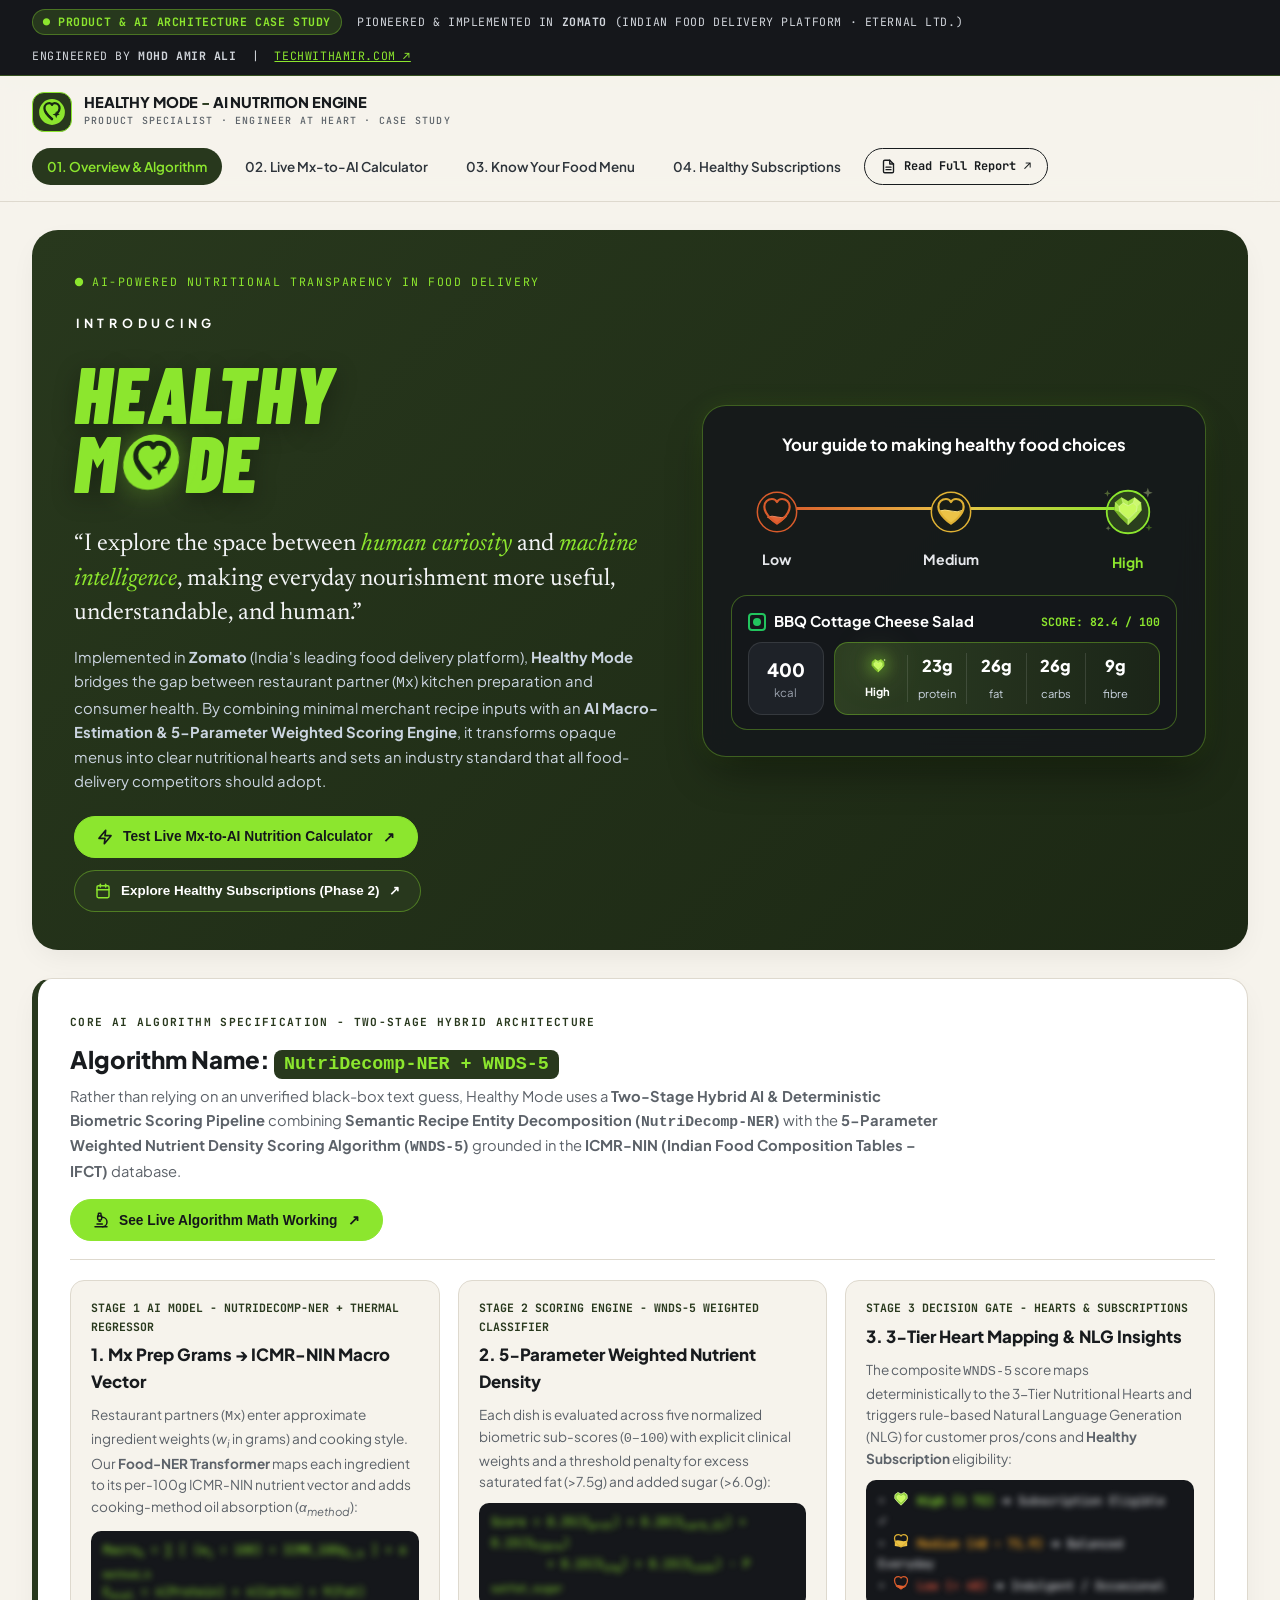
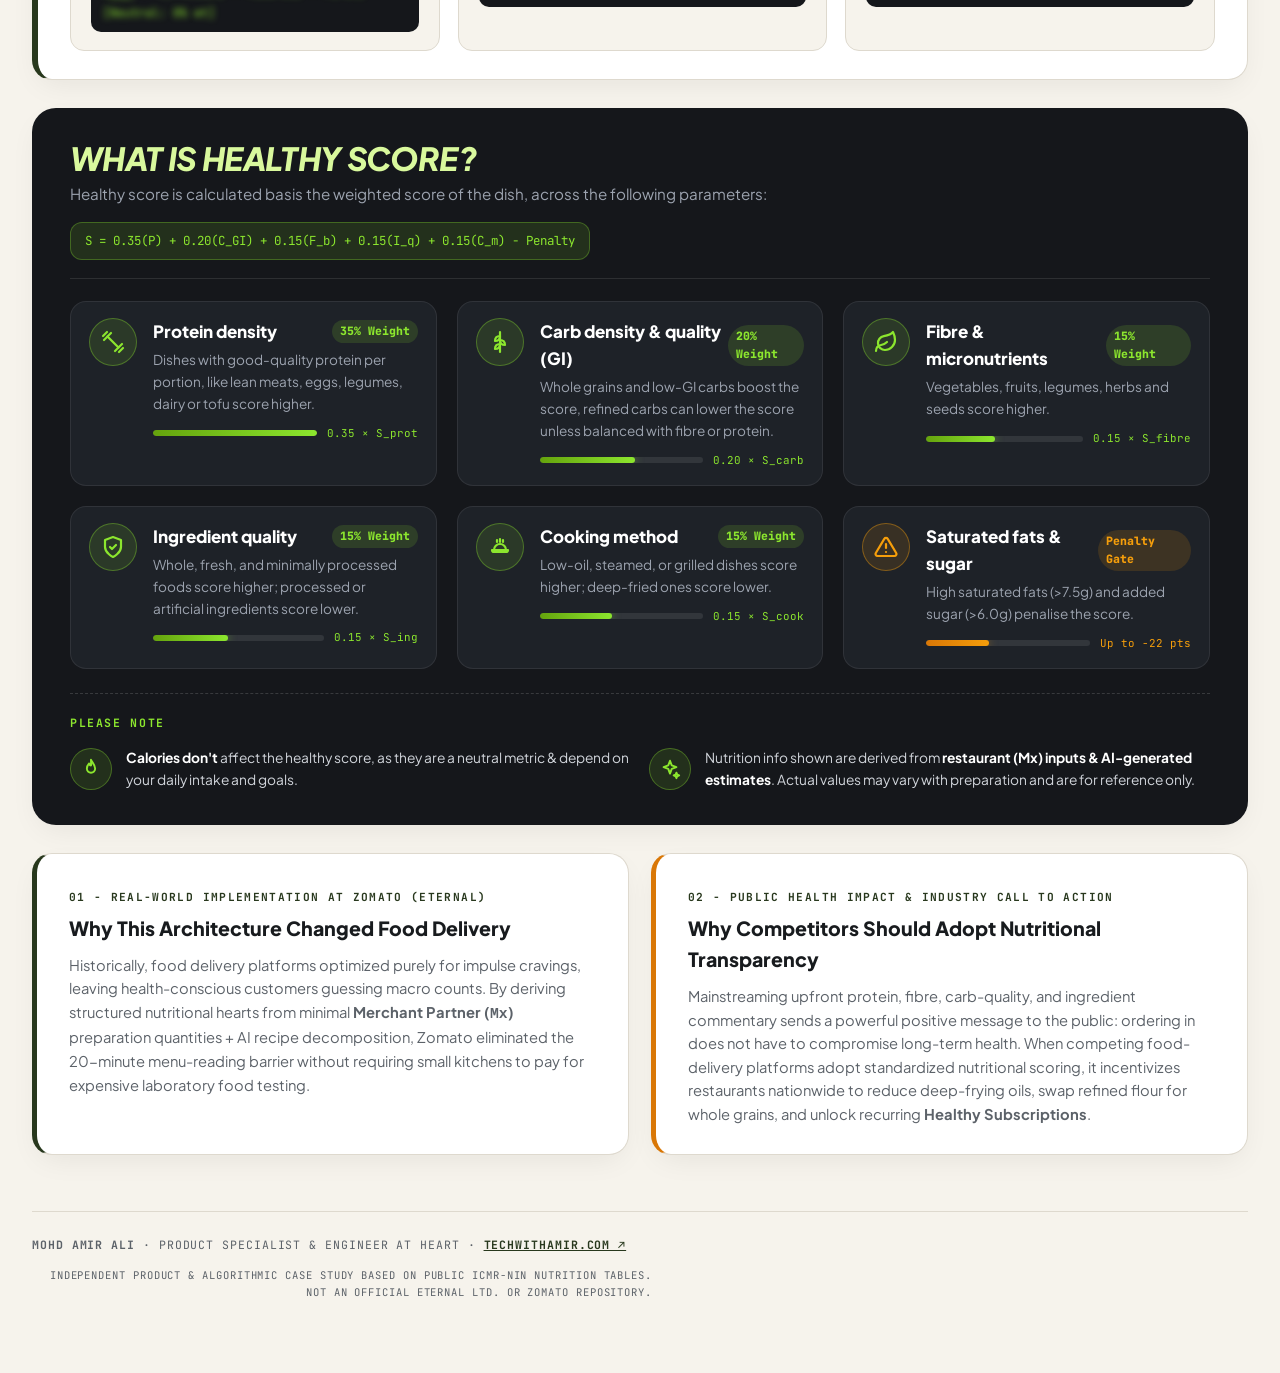
==== commit 2e83bfc0: "Fix JS comment syntax error so tab switching, 3-heart hover dish switcher, cursor tooltip, scroll wo" ====
--- a/Launch_HealthyMode_App.html
+++ b/Launch_HealthyMode_App.html
@@ -1984,7 +1984,7 @@
       activeDishVeg = found.veg;
       document.getElementById("calc-cooking-method").value = found.cooking_method;
 
-      - Clone ingredients and allow adjusting any of them
+      // Clone ingredients and allow adjusting any of them
       activeCalculatorIngredients = found.ingredients.map(x => ({ id: x.id, grams: x.grams }));
       renderCalculatorSliders();
       recalculateLiveDish(true);
@@ -2307,9 +2307,176 @@
       document.getElementById("math-breakdown-tbody").innerHTML = rowsHtml;
     }
 
-    - =========================================================================
-    - TAB 3: CUSTOMER MENU EXPLORER
-    - =========================================================================
+    // =========================================================================
+    // HERO 3-HEART HOVER PREVIEW SWITCHER & CURSOR-FOLLOWING TEXT TOOLTIP
+    // =========================================================================
+    const HERO_TIER_PREVIEWS = {
+      High: {
+        veg: true,
+        title: "BBQ Cottage Cheese Salad",
+        score: "SCORE: 82.4 / 100",
+        scoreCol: "#8CE62E",
+        kcal: 400,
+        heartSvg: `<svg class="inline-heart-svg high-neon-heart" width="22" height="22" viewBox="-28 -28 312 312" fill="none" style="overflow:visible;"><polygon points="128,58 84,34 42,66 38,118 76,166 128,216 180,166 218,118 214,66 172,34" fill="#92D138" stroke="#6CA322" stroke-width="6" stroke-linejoin="round"/><polygon points="84,34 128,58 128,88 94,70" fill="#B5EE56"/><polygon points="172,34 128,58 128,88 162,70" fill="#A4E246"/><polygon points="76,166 38,118 72,130 128,180 128,216" fill="#7AB628"/><polygon points="180,166 218,118 184,130 128,180 128,216" fill="#B2EC53"/><path d="M128 176 L74 126 L68 92 L94 70 L128 90 L162 70 L188 92 L182 126 Z" fill="#C8FA5F" stroke="#E9FFB8" stroke-width="5" stroke-linejoin="round"/><path d="M222 24 L227 38 L241 43 L227 48 L222 62 L217 48 L203 43 L217 38 Z" fill="#E6FFAD"/></svg>`,
+        tier: "High",
+        prot: "23g",
+        fat: "26g",
+        carbs: "26g",
+        fibre: "9g",
+        borderCol: "rgba(140, 230, 46, 0.55)"
+      },
+      Medium: {
+        veg: true,
+        title: "Charcoal Paneer Tikka Wheat Roll",
+        score: "SCORE: 63.8 / 100",
+        scoreCol: "#ECC347",
+        kcal: 520,
+        heartSvg: `<svg class="inline-heart-svg" width="22" height="22" viewBox="-16 -16 288 288" fill="none" style="overflow:visible;"><path d="M 42,118 Q 85,106 128,118 T 214,114 C 200,158 128,212 128,212 C 128,212 56,158 42,118 Z" fill="#ECC347"/><path d="M 46,118 Q 85,106 128,118 T 210,114" stroke="#F8DC78" stroke-width="7" stroke-linecap="round" fill="none"/><path d="M128 214 C128 214 36 154 36 92 C36 58 62 36 92 36 C110 36 122 46 128 58 C134 46 146 36 164 36 C194 36 220 58 220 92 C220 154 128 214 128 214 Z" stroke="#DFB134" stroke-width="18" stroke-linecap="round" stroke-linejoin="round" fill="none"/></svg>`,
+        tier: "Medium",
+        prot: "21g",
+        fat: "24g",
+        carbs: "52g",
+        fibre: "6g",
+        borderCol: "rgba(236, 195, 71, 0.55)"
+      },
+      Low: {
+        veg: false,
+        title: "Butter Chicken & Butter Naan Combo",
+        score: "SCORE: 34.2 / 100",
+        scoreCol: "#E26334",
+        kcal: 780,
+        heartSvg: `<svg class="inline-heart-svg" width="22" height="22" viewBox="-16 -16 288 288" fill="none" style="overflow:visible;"><path d="M 68,158 Q 98,148 128,158 T 188,155 C 162,184 128,212 128,212 C 128,212 94,184 68,158 Z" fill="#E26334"/><path d="M 72,158 Q 98,148 128,158 T 184,155" stroke="#F0855B" stroke-width="7" stroke-linecap="round" fill="none"/><path d="M128 214 C128 214 36 154 36 92 C36 58 62 36 92 36 C110 36 122 46 128 58 C134 46 146 36 164 36 C194 36 220 58 220 92 C220 154 128 214 128 214 Z" stroke="#D95B2B" stroke-width="18" stroke-linecap="round" stroke-linejoin="round" fill="none"/></svg>`,
+        tier: "Low",
+        prot: "28g",
+        fat: "46g",
+        carbs: "64g",
+        fibre: "3g",
+        borderCol: "rgba(226, 99, 52, 0.55)"
+      }
+    };
+
+    function previewHeroHeartTier(tier) {
+      const p = HERO_TIER_PREVIEWS[tier] || HERO_TIER_PREVIEWS.High;
+      const vegEl = document.getElementById("hero-prev-veg");
+      if (vegEl) vegEl.className = p.veg ? "veg-square" : "nonveg-square";
+      const titleEl = document.getElementById("hero-prev-title");
+      if (titleEl) titleEl.innerText = p.title;
+      const scoreEl = document.getElementById("hero-prev-score");
+      if (scoreEl) {
+        scoreEl.innerText = p.score;
+        scoreEl.style.color = p.scoreCol;
+      }
+      const kcalEl = document.getElementById("hero-prev-kcal");
+      if (kcalEl) kcalEl.innerText = p.kcal;
+      const heartEl = document.getElementById("hero-prev-heart");
+      if (heartEl) heartEl.innerHTML = p.heartSvg;
+      const tierEl = document.getElementById("hero-prev-tier");
+      if (tierEl) {
+        tierEl.innerText = p.tier;
+        tierEl.style.color = p.scoreCol;
+      }
+      document.getElementById("hero-prev-prot").innerText = p.prot;
+      document.getElementById("hero-prev-fat").innerText = p.fat;
+      document.getElementById("hero-prev-carbs").innerText = p.carbs;
+      document.getElementById("hero-prev-fibre").innerText = p.fibre;
+      const boxEl = document.getElementById("hero-preview-dish-box");
+      if (boxEl) boxEl.style.borderColor = p.borderCol;
+      const pillEl = document.getElementById("hero-prev-pill");
+      if (pillEl) pillEl.style.borderColor = p.borderCol;
+    }
+
+    function showHeartCursorTip(e, text, color) {
+      const tip = document.getElementById("cursor-heart-tooltip");
+      if (!tip) return;
+      tip.innerText = text;
+      tip.style.color = color || "#8CE62E";
+      tip.style.left = e.clientX + "px";
+      tip.style.top = e.clientY + "px";
+      tip.classList.add("visible");
+    }
+
+    function moveHeartCursorTip(e) {
+      const tip = document.getElementById("cursor-heart-tooltip");
+      if (!tip) return;
+      tip.style.left = e.clientX + "px";
+      tip.style.top = e.clientY + "px";
+    }
+
+    function hideHeartCursorTip() {
+      const tip = document.getElementById("cursor-heart-tooltip");
+      if (tip) tip.classList.remove("visible");
+    }
+
+    // Smart AI Kitchen Swap in Tab 2 Calculator
+    function applySmartKitchenSwap() {
+      const cookSel = document.getElementById("calc-cooking-method");
+      if (cookSel.value === "deep_fried" || cookSel.value === "curry_simmer" || cookSel.value === "sauteed") {
+        cookSel.value = "grilled";
+      } else {
+        cookSel.value = "steamed";
+      }
+      activeCalculatorIngredients.forEach(item => {
+        const db = INGREDIENTS_DB[item.id];
+        if (!db) return;
+        if (db.protein_100g >= 14 || db.fibre_100g >= 2.5) {
+          item.grams = Math.min(220, Math.max(85, Math.round((item.grams * 1.35) / 5) * 5));
+        } else if (db.sat_fat_100g >= 10 || db.gi_score < 60) {
+          item.grams = Math.max(15, Math.round((item.grams * 0.45) / 5) * 5);
+        }
+      });
+      renderCalculatorSliders();
+      recalculateLiveDish(false);
+    }
+
+    // Word-by-Word Scroll Reveal Transition for Stage Code Snippets
+    function initScrollCodeWordReveal() {
+      const blocks = document.querySelectorAll(".scroll-code-block");
+      blocks.forEach(block => {
+        if (block.dataset.tokenized) return;
+        block.dataset.tokenized = "true";
+        let wordIdx = 0;
+        const walk = (node) => {
+          if (node.nodeType === 3) {
+            const text = node.nodeValue;
+            if (!text.trim()) return;
+            const frag = document.createDocumentFragment();
+            const parts = text.split(/(\s+)/);
+            parts.forEach(part => {
+              if (/^\s+$/.test(part) || !part) {
+                frag.appendChild(document.createTextNode(part));
+              } else {
+                const span = document.createElement("span");
+                span.className = "code-word-token";
+                span.style.transitionDelay = (wordIdx * 38) + "ms";
+                span.textContent = part;
+                wordIdx++;
+                frag.appendChild(span);
+              }
+            });
+            node.parentNode.replaceChild(frag, node);
+          } else if (node.nodeType === 1 && node.tagName !== "SVG" && node.tagName !== "BR") {
+            Array.from(node.childNodes).forEach(walk);
+          }
+        };
+        Array.from(block.childNodes).forEach(walk);
+      });
+
+      const obs = new IntersectionObserver((entries) => {
+        entries.forEach(entry => {
+          if (entry.isIntersecting) {
+            entry.target.classList.add("revealed");
+          } else {
+            entry.target.classList.remove("revealed");
+          }
+        });
+      }, { threshold: 0.25 });
+
+      blocks.forEach(b => obs.observe(b));
+    }
+
+    // =========================================================================
+    // TAB 3: CUSTOMER MENU EXPLORER & INTERACTIVE DISH DETAIL MODAL
+    // =========================================================================
     function filterMenuByTier(tier) {
       currentMenuFilter = tier;
       ["ALL", "High", "Medium", "Low"].forEach(t => {
@@ -2327,82 +2494,211 @@
 
       grid.innerHTML = list.map(d => {
         const n = d.nutrition;
-        const heart = n.tier === "High" ? `<svg class="inline-heart-svg" width="18" height="18" viewBox="0 0 256 256" fill="none"><polygon points="128,58 84,34 42,66 38,118 76,166 128,216 180,166 218,118 214,66 172,34" fill="#92D138" stroke="#E6FFAD" stroke-width="10" stroke-linejoin="round"/><path d="M128 176 L74 126 L68 92 L94 70 L128 90 L162 70 L188 92 L182 126 Z" fill="#C8FA5F" stroke="#E9FFB8" stroke-width="6" stroke-linejoin="round"/></svg>` : (n.tier === "Medium" ? `<svg class="inline-heart-svg" width="18" height="18" viewBox="0 0 256 256" fill="none"><path d="M40 124 Q88 112 128 126 T216 120 L216 198 L128 214 L40 198 Z" fill="#ECC347"/><path d="M128 214 C128 214 36 154 36 92 C36 58 62 36 92 36 C110 36 122 46 128 58 C134 46 146 36 164 36 C194 36 220 58 220 92 C220 154 128 214 128 214 Z" stroke="#DFB134" stroke-width="18" stroke-linecap="round" stroke-linejoin="round" fill="none"/></svg>` : `<svg class="inline-heart-svg" width="18" height="18" viewBox="0 0 256 256" fill="none"><path d="M48 162 Q88 152 128 162 T208 158 L190 186 L128 214 L66 186 Z" fill="#E26334"/><path d="M128 214 C128 214 36 154 36 92 C36 58 62 36 92 36 C110 36 122 46 128 58 C134 46 146 36 164 36 C194 36 220 58 220 92 C220 154 128 214 128 214 Z" stroke="#D95B2B" stroke-width="18" stroke-linecap="round" stroke-linejoin="round" fill="none"/></svg>`);
+        const heart = n.tier === "High" ? `<svg class="inline-heart-svg high-neon-heart" width="22" height="22" viewBox="-28 -28 312 312" fill="none" style="overflow:visible;"><polygon points="128,58 84,34 42,66 38,118 76,166 128,216 180,166 218,118 214,66 172,34" fill="#92D138" stroke="#6CA322" stroke-width="6" stroke-linejoin="round"/><polygon points="84,34 128,58 128,88 94,70" fill="#B5EE56"/><polygon points="172,34 128,58 128,88 162,70" fill="#A4E246"/><polygon points="76,166 38,118 72,130 128,180 128,216" fill="#7AB628"/><polygon points="180,166 218,118 184,130 128,180 128,216" fill="#B2EC53"/><path d="M128 176 L74 126 L68 92 L94 70 L128 90 L162 70 L188 92 L182 126 Z" fill="#C8FA5F" stroke="#E9FFB8" stroke-width="5" stroke-linejoin="round"/><path d="M222 24 L227 38 L241 43 L227 48 L222 62 L217 48 L203 43 L217 38 Z" fill="#E6FFAD"/></svg>` : (n.tier === "Medium" ? `<svg class="inline-heart-svg" width="22" height="22" viewBox="-16 -16 288 288" fill="none" style="overflow:visible;"><path d="M 42,118 Q 85,106 128,118 T 214,114 C 200,158 128,212 128,212 C 128,212 56,158 42,118 Z" fill="#ECC347"/><path d="M 46,118 Q 85,106 128,118 T 210,114" stroke="#F8DC78" stroke-width="7" stroke-linecap="round" fill="none"/><path d="M128 214 C128 214 36 154 36 92 C36 58 62 36 92 36 C110 36 122 46 128 58 C134 46 146 36 164 36 C194 36 220 58 220 92 C220 154 128 214 128 214 Z" stroke="#DFB134" stroke-width="18" stroke-linecap="round" stroke-linejoin="round" fill="none"/></svg>` : `<svg class="inline-heart-svg" width="22" height="22" viewBox="-16 -16 288 288" fill="none" style="overflow:visible;"><path d="M 68,158 Q 98,148 128,158 T 188,155 C 162,184 128,212 128,212 C 128,212 94,184 68,158 Z" fill="#E26334"/><path d="M 72,158 Q 98,148 128,158 T 184,155" stroke="#F0855B" stroke-width="7" stroke-linecap="round" fill="none"/><path d="M128 214 C128 214 36 154 36 92 C36 58 62 36 92 36 C110 36 122 46 128 58 C134 46 146 36 164 36 C194 36 220 58 220 92 C220 154 128 214 128 214 Z" stroke="#D95B2B" stroke-width="18" stroke-linecap="round" stroke-linejoin="round" fill="none"/></svg>`);
         const prosHtml = n.what_makes_healthy.map(p =>
-          `<div class="commentary-item"><span style="color:var(--lime-neon);">✓</span><div><strong style="color:#FFF;">${p[0]}</strong> – ${p[1]}</div></div>`
+          `<div class="commentary-item"><span style="color:var(--lime-neon);">✓</span><div><strong style="color:#FFF;">${p[0]}</strong> · ${p[1]}</div></div>`
         ).join("");
         const consHtml = n.to_consider.map(c =>
-          `<div class="commentary-item"><span style="color:var(--amber-warn);">ⓘ</span><div><strong style="color:var(--amber-warn);">${c[0]}</strong> – ${c[1]}</div></div>`
+          `<div class="commentary-item"><span style="color:var(--amber-warn);">ⓘ</span><div><strong style="color:var(--amber-warn);">${c[0]}</strong> · ${c[1]}</div></div>`
         ).join("");
 
         return `
-          <div class="zomato-nutrition-card">
-            <div class="dish-header-row" style="justify-content: space-between;">
-              <div style="display: flex; align-items: center; gap: 10px;">
-                <span class="${d.veg ? 'veg-square' : 'nonveg-square'}"></span>
-                <div>
-                  <h3 style="font-size: 1.08rem; font-weight: 800; color: #FFFFFF;">${d.title}</h3>
-                  <div style="font-size: 0.75rem; color: #9CA3AF;">${d.restaurant} · ₹${d.price_inr} · ${d.prep_time_min} mins</div>
+          <div class="zomato-nutrition-card explorer-card-flex" onclick="openDishDetailModal('${d.id}')">
+            <div>
+              <div class="dish-header-row" style="justify-content: space-between;">
+                <div style="display: flex; align-items: center; gap: 10px;">
+                  <span class="${d.veg ? 'veg-square' : 'nonveg-square'}"></span>
+                  <div>
+                    <h3 style="font-size: 1.08rem; font-weight: 800; color: #FFFFFF;">${d.title}</h3>
+                    <div style="font-size: 0.75rem; color: #9CA3AF;">${d.restaurant} · ₹${d.price_inr} · ${d.prep_time_min} mins</div>
+                  </div>
                 </div>
-              </div>
-              <span style="font-family: var(--font-mono); font-size: 0.72rem; color: var(--lime-neon); font-weight: 700;">${n.healthy_score}/100</span>
-            </div>
-
-            <div class="macro-strip-container">
-              <div class="kcal-neutral-box">
-                <span class="num">${n.kcal}</span>
-                <span class="unit">kcal</span>
-              </div>
-              <div class="macros-green-pill">
-                <div class="macro-col">
-                  <span class="val">${heart}</span>
-                  <span class="lbl" style="color:#FFF; font-weight:700;">${n.tier}</span>
+                <span style="font-family: var(--font-mono); font-size: 0.74rem; color: var(--lime-neon); font-weight: 800; background: rgba(140,230,46,0.12); padding: 4px 10px; border-radius: 999px; border: 1px solid rgba(140,230,46,0.3);">${n.healthy_score}/100</span>
+              </div>
+
+              <div class="macro-strip-container">
+                <div class="kcal-neutral-box">
+                  <span class="num">${n.kcal}</span>
+                  <span class="unit">kcal</span>
                 </div>
-                <div class="macro-col"><span class="val">${n.protein}g</span><span class="lbl">protein</span></div>
-                <div class="macro-col"><span class="val">${n.fat}g</span><span class="lbl">fat</span></div>
-                <div class="macro-col"><span class="val">${n.carbs}g</span><span class="lbl">carbs</span></div>
-                <div class="macro-col"><span class="val">${n.fibre}g</span><span class="lbl">fibre</span></div>
-              </div>
-            </div>
-
-            <div style="margin-bottom: 12px;">
-              <div class="commentary-heading">WHAT MAKES THIS HEALTHY</div>
-              ${prosHtml || '<div class="commentary-item"><span>•</span><div>Indulgent preparation</div></div>'}
-            </div>
-
-            ${consHtml ? `<div style="padding-top:10px; border-top:1px dashed rgba(255,255,255,0.12);"><div class="commentary-heading">TO CONSIDER</div>${consHtml}</div>` : ''}
-
-            <div style="margin-top: 14px; padding-top: 12px; border-top: 1px solid rgba(255,255,255,0.08); display: flex; justify-content: space-between;">
-              <button type="button" onclick="switchTab('calculator'); document.getElementById('calc-preset-select').value='${d.id}'; loadPresetIntoCalculator('${d.id}');" style="background: transparent; border: 1px solid rgba(140,230,46,0.4); color: var(--lime-neon); padding: 6px 12px; border-radius: 999px; font-family: var(--font-mono); font-size: 0.72rem; cursor: pointer;">
-                Inspect Math in Calculator ↗
-              </button>
-              <span style="font-family: var(--font-mono); font-size: 0.72rem; color: #9CA3AF; align-self: center;">${d.genre}</span>
+                <div class="macros-green-pill">
+                  <div class="macro-col">
+                    <span class="val" style="display:flex; justify-content:center;">${heart}</span>
+                    <span class="lbl" style="color:#FFF; font-weight:700;">${n.tier}</span>
+                  </div>
+                  <div class="macro-col"><span class="val">${n.protein}g</span><span class="lbl">protein</span></div>
+                  <div class="macro-col"><span class="val">${n.fat}g</span><span class="lbl">fat</span></div>
+                  <div class="macro-col"><span class="val">${n.carbs}g</span><span class="lbl">carbs</span></div>
+                  <div class="macro-col"><span class="val">${n.fibre}g</span><span class="lbl">fibre</span></div>
+                </div>
+              </div>
+
+              <div style="margin-bottom: 12px;">
+                <div class="commentary-heading">WHAT MAKES THIS HEALTHY</div>
+                ${prosHtml || '<div class="commentary-item"><span>•</span><div>Indulgent preparation</div></div>'}
+              </div>
+
+              ${consHtml ? `<div style="padding-top:10px; border-top:1px dashed rgba(255,255,255,0.12); margin-bottom: 12px;"><div class="commentary-heading">TO CONSIDER</div>${consHtml}</div>` : ''}
+            </div>
+
+            <div style="margin-top: auto; padding-top: 14px; border-top: 1px solid rgba(255,255,255,0.1); display: flex; align-items: center; justify-content: space-between; gap: 10px;">
+              <div style="display: flex; gap: 8px; align-items: center;">
+                <button type="button" onclick="event.stopPropagation(); switchTab('calculator'); document.getElementById('calc-preset-select').value='${d.id}'; loadPresetIntoCalculator('${d.id}');" style="background: rgba(140,230,46,0.14); border: 1px solid rgba(140,230,46,0.45); color: var(--lime-neon); padding: 7px 13px; border-radius: 999px; font-family: var(--font-mono); font-size: 0.71rem; font-weight: 700; cursor: pointer;">
+                  Inspect Math in Calculator ↗
+                </button>
+                <button type="button" onclick="event.stopPropagation(); openDishDetailModal('${d.id}');" style="background: rgba(255,255,255,0.06); border: 1px solid rgba(255,255,255,0.18); color: #E5E7EB; padding: 7px 11px; border-radius: 999px; font-family: var(--font-mono); font-size: 0.69rem; font-weight: 600; cursor: pointer;">
+                  Full Details
+                </button>
+              </div>
+              <span style="font-family: var(--font-mono); font-size: 0.68rem; color: #CBD5E1; background: rgba(255,255,255,0.06); border: 1px solid rgba(255,255,255,0.1); padding: 4px 10px; border-radius: 999px; white-space: nowrap;">
+                ${d.genre}
+              </span>
             </div>
           </div>
         `;
       }).join("");
     }
 
-    - =========================================================================
-    - TAB 4: HEALTHY SUBSCRIPTIONS (3 / 5 / 15-DAY SCHEDULER)
-    - =========================================================================
+    function openDishDetailModal(dishId) {
+      const d = PRESET_DISHES.find(x => x.id === dishId) || PRESET_DISHES[0];
+      const res = computeJSNutrition(d.ingredients, d.cooking_method, true);
+      const heart = res.tier === "High" ? `<svg class="inline-heart-svg high-neon-heart" width="22" height="22" viewBox="-28 -28 312 312" fill="none" style="overflow:visible;"><polygon points="128,58 84,34 42,66 38,118 76,166 128,216 180,166 218,118 214,66 172,34" fill="#92D138" stroke="#6CA322" stroke-width="6" stroke-linejoin="round"/><polygon points="84,34 128,58 128,88 94,70" fill="#B5EE56"/><polygon points="172,34 128,58 128,88 162,70" fill="#A4E246"/><polygon points="76,166 38,118 72,130 128,180 128,216" fill="#7AB628"/><polygon points="180,166 218,118 184,130 128,180 128,216" fill="#B2EC53"/><path d="M128 176 L74 126 L68 92 L94 70 L128 90 L162 70 L188 92 L182 126 Z" fill="#C8FA5F" stroke="#E9FFB8" stroke-width="5" stroke-linejoin="round"/><path d="M222 24 L227 38 L241 43 L227 48 L222 62 L217 48 L203 43 L217 38 Z" fill="#E6FFAD"/></svg>` : (res.tier === "Medium" ? `<svg class="inline-heart-svg" width="22" height="22" viewBox="-16 -16 288 288" fill="none" style="overflow:visible;"><path d="M 42,118 Q 85,106 128,118 T 214,114 C 200,158 128,212 128,212 C 128,212 56,158 42,118 Z" fill="#ECC347"/><path d="M 46,118 Q 85,106 128,118 T 210,114" stroke="#F8DC78" stroke-width="7" stroke-linecap="round" fill="none"/><path d="M128 214 C128 214 36 154 36 92 C36 58 62 36 92 36 C110 36 122 46 128 58 C134 46 146 36 164 36 C194 36 220 58 220 92 C220 154 128 214 128 214 Z" stroke="#DFB134" stroke-width="18" stroke-linecap="round" stroke-linejoin="round" fill="none"/></svg>` : `<svg class="inline-heart-svg" width="22" height="22" viewBox="-16 -16 288 288" fill="none" style="overflow:visible;"><path d="M 68,158 Q 98,148 128,158 T 188,155 C 162,184 128,212 128,212 C 128,212 94,184 68,158 Z" fill="#E26334"/><path d="M 72,158 Q 98,148 128,158 T 184,155" stroke="#F0855B" stroke-width="7" stroke-linecap="round" fill="none"/><path d="M128 214 C128 214 36 154 36 92 C36 58 62 36 92 36 C110 36 122 46 128 58 C134 46 146 36 164 36 C194 36 220 58 220 92 C220 154 128 214 128 214 Z" stroke="#D95B2B" stroke-width="18" stroke-linecap="round" stroke-linejoin="round" fill="none"/></svg>`);
+      const modal = document.getElementById("dish-detail-modal");
+      const content = document.getElementById("dish-detail-modal-content");
+      if (!modal || !content) return;
+
+      content.innerHTML = `
+        <div style="display:flex; justify-content:space-between; align-items:flex-start; gap:12px; border-bottom:1px solid rgba(255,255,255,0.12); padding-bottom:14px; margin-bottom:16px;">
+          <div>
+            <div style="display:flex; align-items:center; gap:8px;">
+              <span class="${d.veg ? 'veg-square' : 'nonveg-square'}"></span>
+              <span style="font-family:var(--font-mono); font-size:0.7rem; color:var(--lime-neon); font-weight:700;">${d.genre.toUpperCase()}</span>
+            </div>
+            <h3 style="font-size:1.35rem; font-weight:800; color:#FFFFFF; margin-top:4px;">${d.title}</h3>
+            <div style="font-size:0.82rem; color:#9CA3AF; margin-top:2px;">${d.restaurant} · ₹${d.price_inr} · ${d.prep_time_min} mins prep · Cooking: ${res.methodLabel}</div>
+          </div>
+          <button type="button" onclick="closeDishDetailModal()" style="background:rgba(255,255,255,0.08); border:1px solid rgba(255,255,255,0.18); color:#FFF; width:34px; height:34px; border-radius:50%; cursor:pointer; font-weight:800;">✕</button>
+        </div>
+
+        <div class="macro-strip-container" style="margin-top:0; margin-bottom:16px;">
+          <div class="kcal-neutral-box">
+            <span class="num">${d.nutrition.kcal}</span>
+            <span class="unit">kcal</span>
+          </div>
+          <div class="macros-green-pill">
+            <div class="macro-col">
+              <span class="val" style="display:flex; justify-content:center;">${heart}</span>
+              <span class="lbl" style="color:#FFF; font-weight:700;">${d.nutrition.tier} (${d.nutrition.healthy_score})</span>
+            </div>
+            <div class="macro-col"><span class="val">${d.nutrition.protein}g</span><span class="lbl">protein</span></div>
+            <div class="macro-col"><span class="val">${d.nutrition.fat}g</span><span class="lbl">fat</span></div>
+            <div class="macro-col"><span class="val">${d.nutrition.carbs}g</span><span class="lbl">carbs</span></div>
+            <div class="macro-col"><span class="val">${d.nutrition.fibre}g</span><span class="lbl">fibre</span></div>
+          </div>
+        </div>
+
+        <div style="font-family:var(--font-mono); font-size:0.7rem; font-weight:700; color:var(--lime-neon); margin-bottom:8px;">
+          MERCHANT (Mx) INGREDIENT GRAM BREAKDOWN &amp; ICMR-NIN MACRO VECTORS
+        </div>
+        <div style="background:#0F1216; border:1px solid rgba(255,255,255,0.1); border-radius:14px; overflow:hidden; margin-bottom:16px;">
+          <table style="width:100%; border-collapse:collapse; font-size:0.78rem;">
+            <thead>
+              <tr style="background:#1C2128; color:#9CA3AF; font-family:var(--font-mono); font-size:0.66rem; text-align:left;">
+                <th style="padding:8px 12px;">Ingredient</th>
+                <th style="padding:8px 10px;">Grams</th>
+                <th style="padding:8px 10px;">Prot</th>
+                <th style="padding:8px 10px;">Fat</th>
+                <th style="padding:8px 10px;">Carbs</th>
+                <th style="padding:8px 10px;">Fibre</th>
+                <th style="padding:8px 10px;">Kcal</th>
+              </tr>
+            </thead>
+            <tbody>
+              ${res.rows.map(r => `
+                <tr style="border-top:1px solid rgba(255,255,255,0.06);">
+                  <td style="padding:8px 12px; font-weight:700; color:#FFF;">${r.name}</td>
+                  <td style="padding:8px 10px; font-family:var(--font-mono);">${r.grams}g</td>
+                  <td style="padding:8px 10px; font-family:var(--font-mono); color:#8CE62E;">${r.protein}g</td>
+                  <td style="padding:8px 10px; font-family:var(--font-mono);">${r.fat}g</td>
+                  <td style="padding:8px 10px; font-family:var(--font-mono);">${r.carbs}g</td>
+                  <td style="padding:8px 10px; font-family:var(--font-mono);">${r.fibre}g</td>
+                  <td style="padding:8px 10px; font-family:var(--font-mono);">${r.kcal}</td>
+                </tr>
+              `).join("")}
+            </tbody>
+          </table>
+        </div>
+
+        <div style="display:flex; justify-content:space-between; align-items:center; gap:12px; flex-wrap:wrap;">
+          <span style="font-family:var(--font-mono); font-size:0.72rem; color:${d.nutrition.tier === 'High' ? '#8CE62E' : '#F59E0B'};">
+            ${d.nutrition.tier === 'High' ? '✓ Qualifies for Healthy Subscriptions' : '✕ Below High (≥72) Subscription Gate'}
+          </span>
+          <div style="display:flex; gap:10px;">
+            <button type="button" onclick="closeDishDetailModal(); switchTab('calculator'); document.getElementById('calc-preset-select').value='${d.id}'; loadPresetIntoCalculator('${d.id}');" class="btn-primary-lime" style="padding:9px 18px; font-size:0.78rem;">
+              Open &amp; Customize in Live Calculator ↗
+            </button>
+          </div>
+        </div>
+      `;
+      modal.classList.add("open");
+    }
+
+    function closeDishDetailModal() {
+      const modal = document.getElementById("dish-detail-modal");
+      if (modal) modal.classList.remove("open");
+    }
+
+    // =========================================================================
+    // TAB 4: HEALTHY SUBSCRIPTIONS (INTERACTIVE SLOT SWAP + 5s AUTO-CLOSING MODAL)
+    // =========================================================================
+    let activeSubscriptionSchedule = [];
+    let activeSubPool = [];
+    let subModalTimer = null;
+    let subModalCountdownInterval = null;
+
     function generateSubscriptionPlan() {
       const days = parseInt(document.getElementById("sub-duration").value, 10);
       const genre = document.getElementById("sub-genre").value;
 
-      - Hard eligibility gate: Only High-scored dishes qualify for Healthy Subscriptions
       let pool = PRESET_DISHES.filter(d => d.nutrition.tier === "High");
       if (genre !== "ALL") {
         const filtered = pool.filter(d => d.genre === genre);
         if (filtered.length > 0) pool = filtered;
       }
-
-      const schedule = [];
+      activeSubPool = pool;
+
+      activeSubscriptionSchedule = [];
+      for (let day = 1; day <= days; day++) {
+        const lunchIdx = (day * 2 - 2) % pool.length;
+        const dinnerIdx = (day * 2 - 1) % pool.length;
+        activeSubscriptionSchedule.push({
+          day,
+          lunchIdx,
+          dinnerIdx
+        });
+      }
+      renderSubscriptionView();
+    }
+
+    function swapSubscriptionMeal(dayIndex, slotType) {
+      if (!activeSubPool.length) return;
+      const item = activeSubscriptionSchedule[dayIndex];
+      if (!item) return;
+      if (slotType === "lunch") {
+        item.lunchIdx = (item.lunchIdx + 1) % activeSubPool.length;
+      } else {
+        item.dinnerIdx = (item.dinnerIdx + 1) % activeSubPool.length;
+      }
+      renderSubscriptionView();
+    }
+
+    function renderSubscriptionView() {
+      const days = activeSubscriptionSchedule.length || 5;
       let totalProt = 0, totalKcal = 0, totalFibre = 0, totalCost = 0;
 
-      for (let day = 1; day <= days; day++) {
-        const lunchDish = pool[(day * 2 - 2) % pool.length];
-        const dinnerDish = pool[(day * 2 - 1) % pool.length];
+      const enriched = activeSubscriptionSchedule.map((s, idx) => {
+        const lunchDish = activeSubPool[s.lunchIdx % activeSubPool.length];
+        const dinnerDish = activeSubPool[s.dinnerIdx % activeSubPool.length];
         const dayProt = lunchDish.nutrition.protein + dinnerDish.nutrition.protein;
         const dayKcal = lunchDish.nutrition.kcal + dinnerDish.nutrition.kcal;
         const dayFibre = lunchDish.nutrition.fibre + dinnerDish.nutrition.fibre;
@@ -2410,9 +2706,8 @@
         totalKcal += dayKcal;
         totalFibre += dayFibre;
         totalCost += (lunchDish.price_inr + dinnerDish.price_inr);
-
-        schedule.push({ day, lunchDish, dinnerDish, dayProt, dayKcal, dayFibre });
-      }
+        return { idx, day: s.day, lunchDish, dinnerDish, dayProt, dayKcal, dayFibre };
+      });
 
       const discountedCost = Math.round(totalCost * 0.85);
       document.getElementById("sub-summary-strip").innerHTML = `
@@ -2420,13 +2715,23 @@
           <span class="eyebrow-label">ACTIVE SUBSCRIPTION BLUEPRINT (${days} DAYS · ${days * 2} NUTRITIOUS MEALS)</span>
           <h3 style="font-size: 1.25rem; font-weight: 800;">Avg Daily Intake: <span style="color:var(--forest-hero);">${Math.round(totalProt / days)}g Protein</span> · ${Math.round(totalFibre / days)}g Fibre · ${Math.round(totalKcal / days)} kcal/day</h3>
         </div>
-        <div style="text-align: right; font-family: var(--font-mono);">
-          <div style="font-size: 0.72rem; color: var(--slate-muted);">15% SUBSCRIPTION BUNDLE SAVING</div>
-          <div style="font-size: 1.35rem; font-weight: 800; color: var(--forest-hero);">₹${discountedCost.toLocaleString()} <span style="font-size:0.85rem; text-decoration:line-through; color:var(--slate-muted);">₹${totalCost.toLocaleString()}</span></div>
+        <div style="display: flex; align-items: center; gap: 18px; flex-wrap: wrap;">
+          <div style="text-align: right; font-family: var(--font-mono);">
+            <div style="font-size: 0.72rem; color: var(--slate-muted);">15% SUBSCRIPTION BUNDLE SAVING</div>
+            <div style="font-size: 1.35rem; font-weight: 800; color: var(--forest-hero);">₹${discountedCost.toLocaleString()} <span style="font-size:0.85rem; text-decoration:line-through; color:var(--slate-muted);">₹${totalCost.toLocaleString()}</span></div>
+          </div>
+          <button type="button" class="btn-primary-lime" onclick="openSubConfirmModal(${days}, ${Math.round(totalProt / days)}, ${Math.round(totalFibre / days)}, ${Math.round(totalKcal / days)}, ${discountedCost}, ${totalCost})">
+            <svg width="16" height="16" viewBox="0 0 24 24" fill="none" stroke="currentColor" stroke-width="2.4" stroke-linecap="round" stroke-linejoin="round"><path d="M22 11.08V12a10 10 0 1 1-5.93-9.14"/><polyline points="22 4 12 14.01 9 11.01"/></svg>
+            <span>Lock &amp; Activate Subscription Plan</span>
+          </button>
         </div>
       `;
 
-      document.getElementById("sub-schedule-grid").innerHTML = schedule.map(s => `
+      const sunSvg = `<svg class="inline-heart-svg" width="14" height="14" viewBox="0 0 24 24" fill="none" stroke="#D97706" stroke-width="2.3" stroke-linecap="round" stroke-linejoin="round"><circle cx="12" cy="12" r="4"/><path d="M12 2v2M12 20v2M4.93 4.93l1.41 1.41M17.66 17.66l1.41 1.41M2 12h2M20 12h2M6.34 17.66l-1.41 1.41M19.07 4.93l-1.41 1.41"/></svg>`;
+      const moonSvg = `<svg class="inline-heart-svg" width="14" height="14" viewBox="0 0 24 24" fill="none" stroke="#4F46E5" stroke-width="2.2" stroke-linecap="round" stroke-linejoin="round"><path d="M21 12.79A9 9 0 1 1 11.21 3 7 7 0 0 0 21 12.79z"/></svg>`;
+      const swapSvg = `<svg width="11" height="11" viewBox="0 0 24 24" fill="none" stroke="currentColor" stroke-width="2.4" stroke-linecap="round" stroke-linejoin="round"><polyline points="17 1 21 5 17 9"/><path d="M3 11V9a4 4 0 0 1 4-4h14"/><polyline points="7 23 3 19 7 15"/><path d="M21 13v2a4 4 0 0 1-4 4H3"/></svg>`;
+
+      document.getElementById("sub-schedule-grid").innerHTML = enriched.map(s => `
         <div class="sub-day-card">
           <div style="display: flex; justify-content: space-between; align-items: center; border-bottom: 1px solid var(--border-hairline); padding-bottom: 10px; margin-bottom: 12px;">
             <span style="font-family: var(--font-mono); font-size: 0.78rem; font-weight: 800; color: var(--forest-hero);">DAY ${String(s.day).padStart(2, '0')} SCHEDULE</span>
@@ -2436,22 +2741,116 @@
           </div>
 
           <div style="padding: 10px 12px; background: var(--bg-cream); border-radius: 12px; margin-bottom: 10px;">
-            <div style="font-family: var(--font-mono); font-size: 0.68rem; color: var(--slate-muted);"><svg class="inline-heart-svg" width="14" height="14" viewBox="0 0 24 24" fill="none" stroke="#D97706" stroke-width="2.3" stroke-linecap="round" stroke-linejoin="round"><circle cx="12" cy="12" r="4"/><path d="M12 2v2M12 20v2M4.93 4.93l1.41 1.41M17.66 17.66l1.41 1.41M2 12h2M20 12h2M6.34 17.66l-1.41 1.41M19.07 4.93l-1.41 1.41"/></svg> LUNCH (1:00 PM · OFFICE) · <svg class="inline-heart-svg" width="18" height="18" viewBox="0 0 256 256" fill="none"><polygon points="128,58 84,34 42,66 38,118 76,166 128,216 180,166 218,118 214,66 172,34" fill="#92D138" stroke="#E6FFAD" stroke-width="10" stroke-linejoin="round"/><path d="M128 176 L74 126 L68 92 L94 70 L128 90 L162 70 L188 92 L182 126 Z" fill="#C8FA5F" stroke="#E9FFB8" stroke-width="6" stroke-linejoin="round"/></svg> High (${s.lunchDish.nutrition.healthy_score})</div>
-            <div style="font-weight: 800; font-size: 0.92rem; margin-top: 2px;">${s.lunchDish.title}</div>
+            <div style="display:flex; justify-content:space-between; align-items:center; gap:6px;">
+              <div style="font-family: var(--font-mono); font-size: 0.68rem; color: var(--slate-muted);">${sunSvg} LUNCH (1:00 PM · OFFICE) · <svg class="inline-heart-svg high-neon-heart" width="22" height="22" viewBox="-28 -28 312 312" fill="none" style="overflow:visible;"><polygon points="128,58 84,34 42,66 38,118 76,166 128,216 180,166 218,118 214,66 172,34" fill="#92D138" stroke="#6CA322" stroke-width="6" stroke-linejoin="round"/><polygon points="84,34 128,58 128,88 94,70" fill="#B5EE56"/><polygon points="172,34 128,58 128,88 162,70" fill="#A4E246"/><polygon points="76,166 38,118 72,130 128,180 128,216" fill="#7AB628"/><polygon points="180,166 218,118 184,130 128,180 128,216" fill="#B2EC53"/><path d="M128 176 L74 126 L68 92 L94 70 L128 90 L162 70 L188 92 L182 126 Z" fill="#C8FA5F" stroke="#E9FFB8" stroke-width="5" stroke-linejoin="round"/><path d="M222 24 L227 38 L241 43 L227 48 L222 62 L217 48 L203 43 L217 38 Z" fill="#E6FFAD"/></svg> High (${s.lunchDish.nutrition.healthy_score})</div>
+              <button type="button" class="sub-swap-btn" onclick="swapSubscriptionMeal(${s.idx}, 'lunch')">${swapSvg} Swap Meal</button>
+            </div>
+            <div style="font-weight: 800; font-size: 0.92rem; margin-top: 4px;">${s.lunchDish.title}</div>
             <div style="font-family: var(--font-mono); font-size: 0.72rem; color: var(--forest-hero); margin-top: 3px;">
               ${s.lunchDish.nutrition.protein}g P · ${s.lunchDish.nutrition.fat}g F · ${s.lunchDish.nutrition.carbs}g C · ${s.lunchDish.nutrition.fibre}g Fib (${s.lunchDish.nutrition.kcal} kcal)
             </div>
           </div>
 
           <div style="padding: 10px 12px; background: var(--bg-cream); border-radius: 12px;">
-            <div style="font-family: var(--font-mono); font-size: 0.68rem; color: var(--slate-muted);"><svg class="inline-heart-svg" width="14" height="14" viewBox="0 0 24 24" fill="none" stroke="#4F46E5" stroke-width="2.2" stroke-linecap="round" stroke-linejoin="round"><path d="M21 12.79A9 9 0 1 1 11.21 3 7 7 0 0 0 21 12.79z"/></svg> DINNER (8:00 PM · HOME) · <svg class="inline-heart-svg" width="18" height="18" viewBox="0 0 256 256" fill="none"><polygon points="128,58 84,34 42,66 38,118 76,166 128,216 180,166 218,118 214,66 172,34" fill="#92D138" stroke="#E6FFAD" stroke-width="10" stroke-linejoin="round"/><path d="M128 176 L74 126 L68 92 L94 70 L128 90 L162 70 L188 92 L182 126 Z" fill="#C8FA5F" stroke="#E9FFB8" stroke-width="6" stroke-linejoin="round"/></svg> High (${s.dinnerDish.nutrition.healthy_score})</div>
-            <div style="font-weight: 800; font-size: 0.92rem; margin-top: 2px;">${s.dinnerDish.title}</div>
+            <div style="display:flex; justify-content:space-between; align-items:center; gap:6px;">
+              <div style="font-family: var(--font-mono); font-size: 0.68rem; color: var(--slate-muted);">${moonSvg} DINNER (8:00 PM · HOME) · <svg class="inline-heart-svg high-neon-heart" width="22" height="22" viewBox="-28 -28 312 312" fill="none" style="overflow:visible;"><polygon points="128,58 84,34 42,66 38,118 76,166 128,216 180,166 218,118 214,66 172,34" fill="#92D138" stroke="#6CA322" stroke-width="6" stroke-linejoin="round"/><polygon points="84,34 128,58 128,88 94,70" fill="#B5EE56"/><polygon points="172,34 128,58 128,88 162,70" fill="#A4E246"/><polygon points="76,166 38,118 72,130 128,180 128,216" fill="#7AB628"/><polygon points="180,166 218,118 184,130 128,180 128,216" fill="#B2EC53"/><path d="M128 176 L74 126 L68 92 L94 70 L128 90 L162 70 L188 92 L182 126 Z" fill="#C8FA5F" stroke="#E9FFB8" stroke-width="5" stroke-linejoin="round"/><path d="M222 24 L227 38 L241 43 L227 48 L222 62 L217 48 L203 43 L217 38 Z" fill="#E6FFAD"/></svg> High (${s.dinnerDish.nutrition.healthy_score})</div>
+              <button type="button" class="sub-swap-btn" onclick="swapSubscriptionMeal(${s.idx}, 'dinner')">${swapSvg} Swap Meal</button>
+            </div>
+            <div style="font-weight: 800; font-size: 0.92rem; margin-top: 4px;">${s.dinnerDish.title}</div>
             <div style="font-family: var(--font-mono); font-size: 0.72rem; color: var(--forest-hero); margin-top: 3px;">
               ${s.dinnerDish.nutrition.protein}g P · ${s.dinnerDish.nutrition.fat}g F · ${s.dinnerDish.nutrition.carbs}g C · ${s.dinnerDish.nutrition.fibre}g Fib (${s.dinnerDish.nutrition.kcal} kcal)
             </div>
           </div>
         </div>
       `).join("");
+    }
+
+    function openSubConfirmModal(days, avgProt, avgFibre, avgKcal, discountedCost, totalCost) {
+      const genreSelect = document.getElementById("sub-genre");
+      const genreText = genreSelect ? genreSelect.options[genreSelect.selectedIndex].text : "All High-Score Genres";
+      const modal = document.getElementById("sub-confirm-modal");
+      const content = document.getElementById("sub-confirm-modal-content");
+      if (!modal || !content) return;
+
+      let secondsLeft = 5;
+      content.innerHTML = `
+        <div style="width:68px; height:68px; margin:0 auto 14px; border-radius:50%; background:rgba(140,230,46,0.16); border:2px solid var(--lime-neon); display:flex; align-items:center; justify-content:center; box-shadow:0 0 28px rgba(140,230,46,0.45);">
+          <svg width="42" height="42" viewBox="0 0 100 100" fill="none"><circle cx="50" cy="50" r="46" fill="#8CE62E"/><path d="M50 75 C44 70 23 55 23 37 C23 25.5 31.5 18.5 41 18.5 C46 18.5 48.8 21 50 24.8 C51.2 21 54 18.5 59 18.5 C68.5 18.5 77 25.5 77 37 C77 43.2 73.8 49 69 54.2" fill="none" stroke="#182813" stroke-width="8.2" stroke-linecap="round" stroke-linejoin="round"/><path d="M50 75 C45 71 35 62 28 51" fill="none" stroke="#182813" stroke-width="8.2" stroke-linecap="round"/><path d="M65 46 L68.4 55.6 L78 59 L68.4 62.4 L65 72 L61.6 62.4 L52 59 L61.6 55.6 Z" fill="#182813"/></svg>
+        </div>
+        <div style="font-family:var(--font-mono); font-size:0.72rem; font-weight:800; color:var(--lime-neon); letter-spacing:0.12em;">
+          ✓ HEALTHY SUBSCRIPTION LOCKED &amp; SCHEDULED
+        </div>
+        <h3 style="font-size:1.5rem; font-weight:800; color:#FFFFFF; margin-top:6px;">
+          ${days}-Day Automated Healthy Meal Plan Confirmed
+        </h3>
+        <p style="font-size:0.86rem; color:#9CA3AF; margin-top:4px; margin-bottom:18px;">
+          Every scheduled Lunch and Dinner is verified above the strict <strong style="color:var(--lime-neon);">High (≥72)</strong> Healthy Score gate.
+        </p>
+
+        <div style="background:#0F1216; border:1px solid rgba(255,255,255,0.1); border-radius:16px; padding:16px 18px; text-align:left; font-size:0.84rem; margin-bottom:18px;">
+          <div style="display:flex; justify-content:space-between; padding:6px 0; border-bottom:1px dashed rgba(255,255,255,0.1);">
+            <span style="color:#9CA3AF;">Selected Plan Duration:</span>
+            <strong style="color:#FFF;">${days} Days (${days * 2} High-Score Meals)</strong>
+          </div>
+          <div style="display:flex; justify-content:space-between; padding:6px 0; border-bottom:1px dashed rgba(255,255,255,0.1);">
+            <span style="color:#9CA3AF;">Preferred Food Genre:</span>
+            <strong style="color:var(--lime-neon);">${genreText}</strong>
+          </div>
+          <div style="display:flex; justify-content:space-between; padding:6px 0; border-bottom:1px dashed rgba(255,255,255,0.1);">
+            <span style="color:#9CA3AF;">Daily Delivery Windows:</span>
+            <strong style="color:#FFF;">1:00 PM (Office) &amp; 8:00 PM (Home)</strong>
+          </div>
+          <div style="display:flex; justify-content:space-between; padding:6px 0; border-bottom:1px dashed rgba(255,255,255,0.1);">
+            <span style="color:#9CA3AF;">Avg Daily Macro Target:</span>
+            <strong style="color:#8CE62E;">${avgProt}g Protein · ${avgFibre}g Fibre · ${avgKcal} kcal</strong>
+          </div>
+          <div style="display:flex; justify-content:space-between; padding:8px 0 2px;">
+            <span style="color:#9CA3AF;">Bundle Total (15% Saving):</span>
+            <strong style="color:#FFF; font-size:1.05rem;">₹${discountedCost.toLocaleString()} <span style="font-size:0.78rem; color:#64748B; text-decoration:line-through;">₹${totalCost.toLocaleString()}</span></strong>
+          </div>
+        </div>
+
+        <div style="width:100%; height:5px; background:rgba(255,255,255,0.1); border-radius:999px; overflow:hidden; margin-bottom:12px;">
+          <div id="sub-modal-progress-bar" style="width:100%; height:100%; background:var(--lime-neon); transition:width 5s linear;"></div>
+        </div>
+
+        <div style="display:flex; justify-content:space-between; align-items:center;">
+          <span id="sub-modal-timer-txt" style="font-family:var(--font-mono); font-size:0.72rem; color:#9CA3AF;">
+            Auto-closing notification in 5s...
+          </span>
+          <button type="button" onclick="closeSubConfirmModal()" class="btn-primary-lime" style="padding:8px 18px; font-size:0.78rem;">
+            Done · Close Now
+          </button>
+        </div>
+      `;
+
+      modal.classList.add("open");
+      setTimeout(() => {
+        const bar = document.getElementById("sub-modal-progress-bar");
+        if (bar) bar.style.width = "0%";
+      }, 40);
+
+      if (subModalTimer) clearTimeout(subModalTimer);
+      if (subModalCountdownInterval) clearInterval(subModalCountdownInterval);
+
+      subModalCountdownInterval = setInterval(() => {
+        secondsLeft--;
+        const txt = document.getElementById("sub-modal-timer-txt");
+        if (txt && secondsLeft > 0) {
+          txt.innerText = `Auto-closing notification in ${secondsLeft}s...`;
+        }
+      }, 1000);
+
+      subModalTimer = setTimeout(() => {
+        closeSubConfirmModal();
+      }, 5000);
+    }
+
+    function closeSubConfirmModal() {
+      const modal = document.getElementById("sub-confirm-modal");
+      if (modal) modal.classList.remove("open");
+      if (subModalTimer) clearTimeout(subModalTimer);
+      if (subModalCountdownInterval) clearInterval(subModalCountdownInterval);
     }
 
     window.addEventListener("DOMContentLoaded", () => {
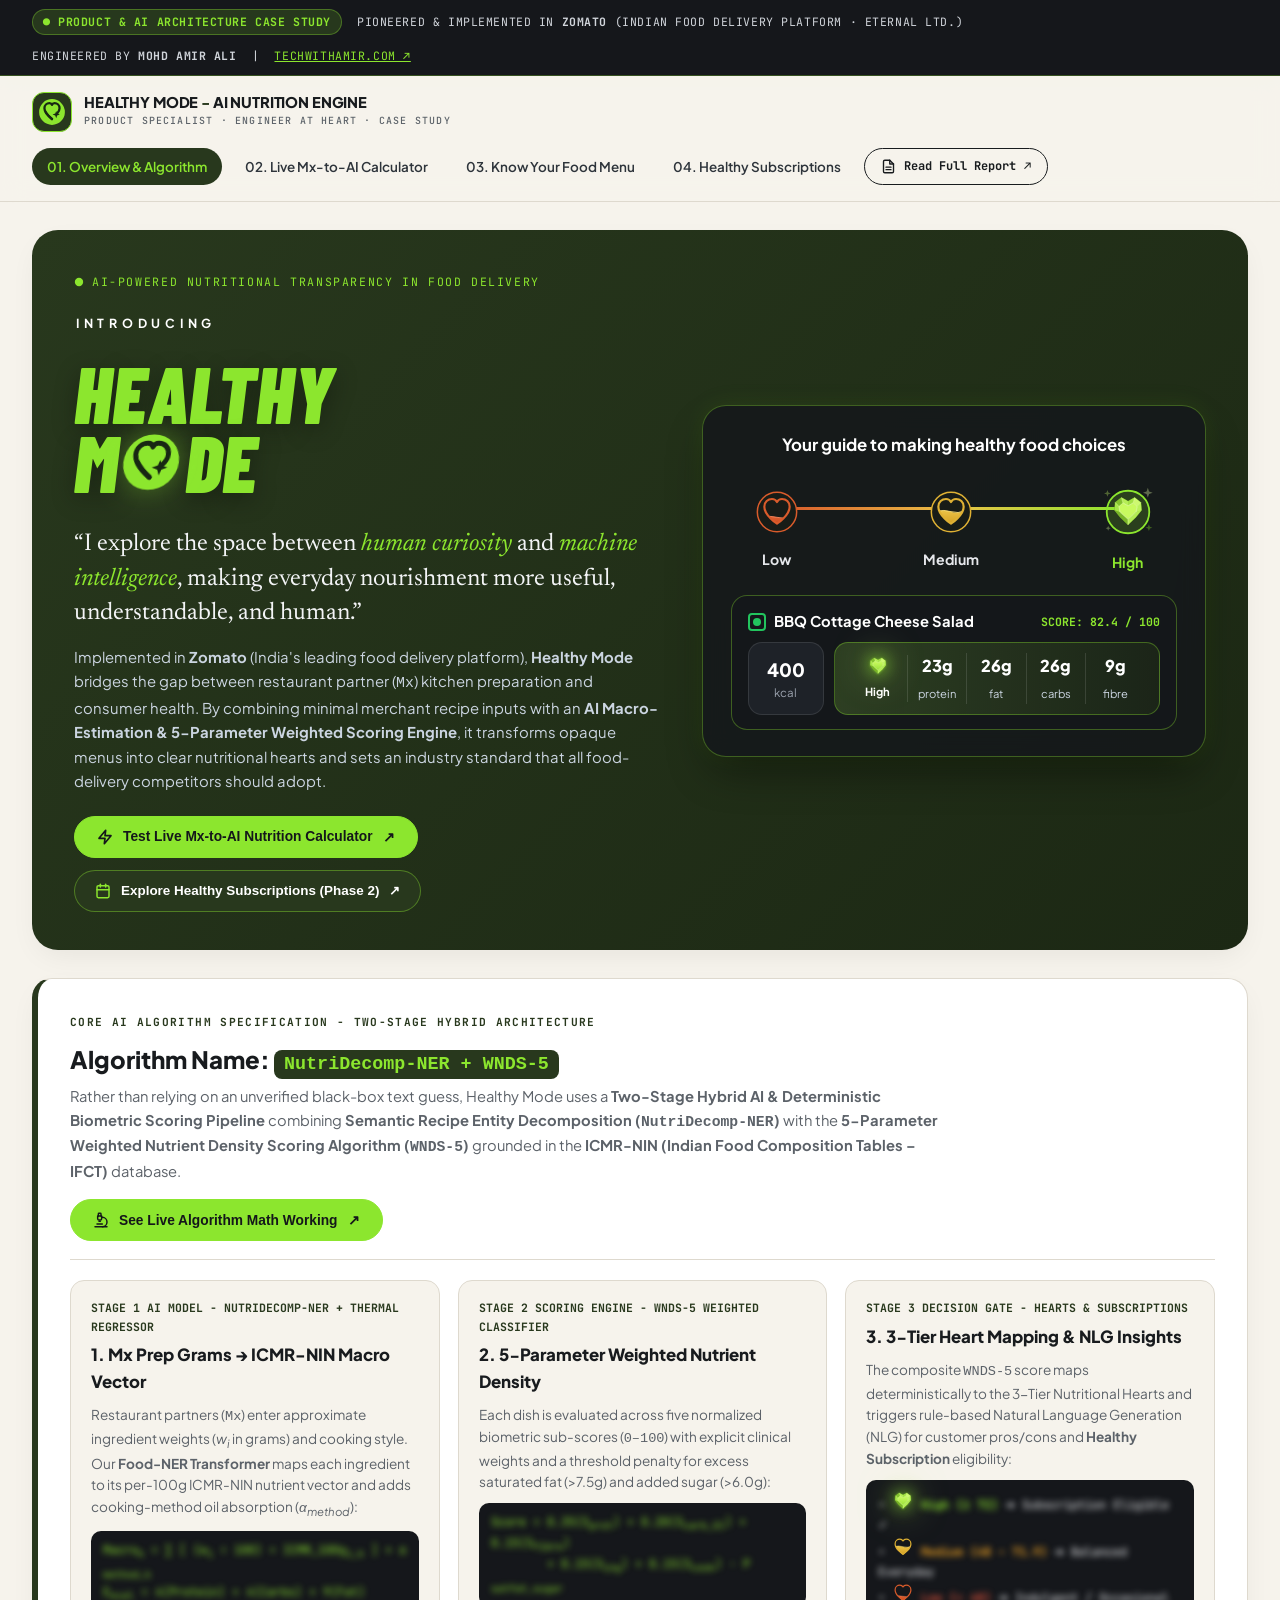
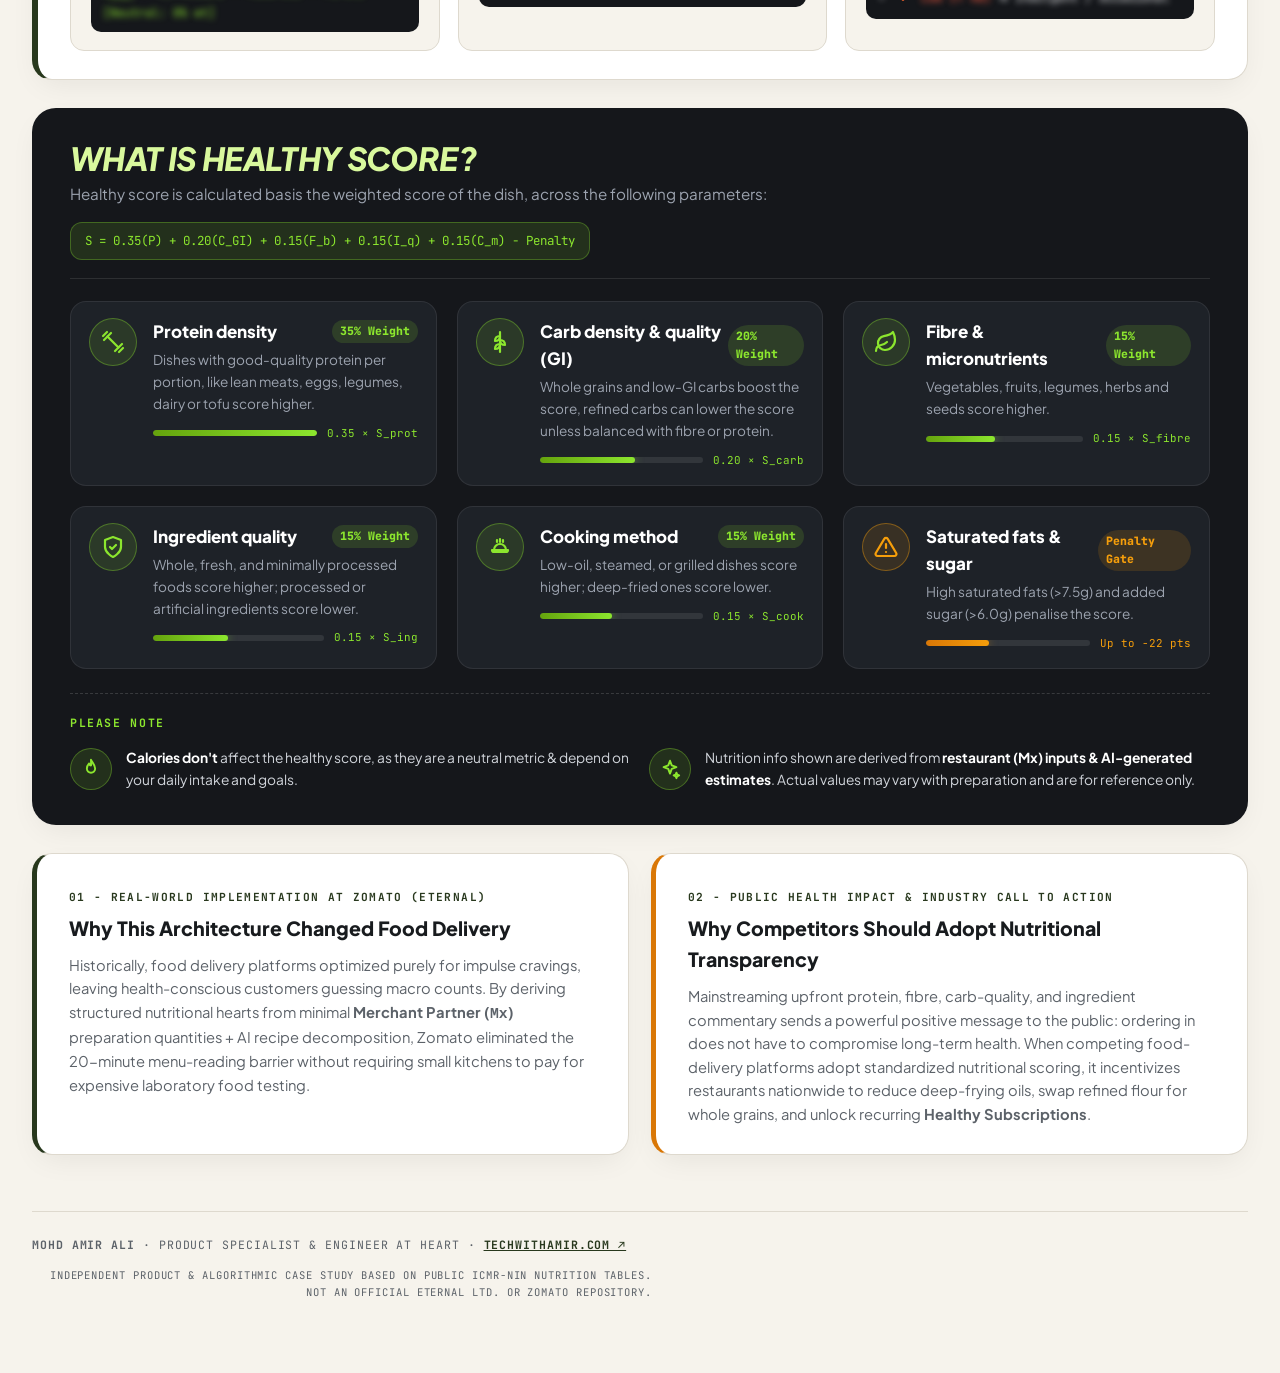
==== commit 4ab050d1: "Add dish detail modal and subscription slot swap" ====
--- a/Launch_HealthyMode_App.html
+++ b/Launch_HealthyMode_App.html
@@ -1346,35 +1346,57 @@
         <div>
           <div class="heart-scale-card" style="margin-bottom: 18px;" onmouseleave="previewHeroHeartTier('High')">
             <div class="heart-scale-title">Your guide to making healthy food choices</div>
-            <div class="heart-track-row">
+                        <div class="heart-track-row">
               <div class="heart-track-line"></div>
 
-              <!-- Low Heart (Exact Generated Quarter-Filled Wavy Terracotta Heart · Red-Orange Neon Hover) -->
+              <!-- Low Heart (Exact Clipped Quarter-Filled Wavy Terracotta Heart · Red-Orange Neon Hover) -->
               <div class="heart-node heart-node-low"
                    onmouseenter="previewHeroHeartTier('Low'); showHeartCursorTip(event, 'Click to filter low healthy dishes ↗', '#F0855B')"
                    onmousemove="moveHeartCursorTip(event)"
                    onmouseleave="hideHeartCursorTip()"
                    onclick="switchTab('explorer'); filterMenuByTier('Low')">
                 <svg width="56" height="56" viewBox="-40 -40 336 336" fill="none" style="overflow: visible;">
+                  <defs>
+                    <clipPath id="heroLowClipMaster">
+                      <path d="M128 198 C128 198 52 148 52 96 C52 68 74 50 98 50 C113 50 123 58 128 68 C133 58 143 50 158 50 C182 50 204 68 204 96 C204 148 128 198 128 198 Z"/>
+                    </clipPath>
+                    <linearGradient id="heroLowGradMaster" x1="0" y1="148" x2="0" y2="202" gradientUnits="userSpaceOnUse">
+                      <stop offset="0%" stop-color="#E26334"/>
+                      <stop offset="100%" stop-color="#C84B20"/>
+                    </linearGradient>
+                  </defs>
                   <circle cx="128" cy="128" r="118" fill="#181C17" stroke="#D95B2B" stroke-width="9"/>
-                  <path d="M 68,158 Q 98,148 128,158 T 188,155 C 162,184 128,198 128,198 C 128,198 94,184 68,158 Z" fill="#E26334"/>
-                  <path d="M 72,158 Q 98,148 128,158 T 184,155" stroke="#F0855B" stroke-width="6" stroke-linecap="round"/>
-                  <path d="M128 198 C128 198 52 148 52 96 C52 68 74 50 98 50 C113 50 123 58 128 68 C133 58 143 50 158 50 C182 50 204 68 204 96 C204 148 128 198 128 198 Z" stroke="#D95B2B" stroke-width="13" stroke-linecap="round" stroke-linejoin="round"/>
+                  <g clip-path="url(#heroLowClipMaster)">
+                    <path d="M36 160 Q88 148 128 160 T220 156 L220 212 L36 212 Z" fill="url(#heroLowGradMaster)"/>
+                    <path d="M40 160 Q88 148 128 160 T216 156" stroke="#F0855B" stroke-width="5.5" stroke-linecap="round" fill="none"/>
+                  </g>
+                  <path d="M128 198 C128 198 52 148 52 96 C52 68 74 50 98 50 C113 50 123 58 128 68 C133 58 143 50 158 50 C182 50 204 68 204 96 C204 148 128 198 128 198 Z" stroke="#D95B2B" stroke-width="13" stroke-linecap="round" stroke-linejoin="round" fill="none"/>
                 </svg>
                 <span class="heart-node-label" id="hero-lbl-Low">Low</span>
               </div>
 
-              <!-- Medium Heart (Exact Generated Half-Filled Wavy Golden-Amber Heart · Amber Neon Hover) -->
+              <!-- Medium Heart (Exact Clipped Half-Filled Wavy Golden-Amber Heart · Amber Neon Hover) -->
               <div class="heart-node heart-node-medium"
                    onmouseenter="previewHeroHeartTier('Medium'); showHeartCursorTip(event, 'Click to filter medium healthy dishes ↗', '#F8DC78')"
                    onmousemove="moveHeartCursorTip(event)"
                    onmouseleave="hideHeartCursorTip()"
                    onclick="switchTab('explorer'); filterMenuByTier('Medium')">
                 <svg width="56" height="56" viewBox="-40 -40 336 336" fill="none" style="overflow: visible;">
+                  <defs>
+                    <clipPath id="heroMedClipMaster">
+                      <path d="M128 198 C128 198 52 148 52 96 C52 68 74 50 98 50 C113 50 123 58 128 68 C133 58 143 50 158 50 C182 50 204 68 204 96 C204 148 128 198 128 198 Z"/>
+                    </clipPath>
+                    <linearGradient id="heroMedGradMaster" x1="0" y1="114" x2="0" y2="202" gradientUnits="userSpaceOnUse">
+                      <stop offset="0%" stop-color="#ECC347"/>
+                      <stop offset="100%" stop-color="#D4A024"/>
+                    </linearGradient>
+                  </defs>
                   <circle cx="128" cy="128" r="118" fill="#181C17" stroke="#DFB134" stroke-width="9"/>
-                  <path d="M 54,122 Q 90,110 128,122 T 202,118 C 188,156 128,198 128,198 C 128,198 68,156 54,122 Z" fill="#ECC347"/>
-                  <path d="M 58,122 Q 90,110 128,122 T 198,118" stroke="#F8DC78" stroke-width="6" stroke-linecap="round"/>
-                  <path d="M128 198 C128 198 52 148 52 96 C52 68 74 50 98 50 C113 50 123 58 128 68 C133 58 143 50 158 50 C182 50 204 68 204 96 C204 148 128 198 128 198 Z" stroke="#DFB134" stroke-width="13" stroke-linecap="round" stroke-linejoin="round"/>
+                  <g clip-path="url(#heroMedClipMaster)">
+                    <path d="M36 124 Q88 112 128 126 T220 120 L220 212 L36 212 Z" fill="url(#heroMedGradMaster)"/>
+                    <path d="M40 124 Q88 112 128 126 T216 120" stroke="#F8DC78" stroke-width="5.5" stroke-linecap="round" fill="none"/>
+                  </g>
+                  <path d="M128 198 C128 198 52 148 52 96 C52 68 74 50 98 50 C113 50 123 58 128 68 C133 58 143 50 158 50 C182 50 204 68 204 96 C204 148 128 198 128 198 Z" stroke="#DFB134" stroke-width="13" stroke-linecap="round" stroke-linejoin="round" fill="none"/>
                 </svg>
                 <span class="heart-node-label" id="hero-lbl-Medium">Medium</span>
               </div>
@@ -1430,9 +1452,7 @@
                 </div>
                 <div class="macros-green-pill" id="hero-prev-pill">
                   <div class="macro-col">
-                    <span class="val" id="hero-prev-heart" style="display: flex; justify-content: center; align-items: center;">
-                      <svg class="inline-heart-svg high-neon-heart" width="22" height="22" viewBox="-28 -28 312 312" fill="none" style="overflow:visible;"><polygon points="128,58 84,34 42,66 38,118 76,166 128,216 180,166 218,118 214,66 172,34" fill="#92D138" stroke="#6CA322" stroke-width="6" stroke-linejoin="round"/><polygon points="84,34 128,58 128,88 94,70" fill="#B5EE56"/><polygon points="172,34 128,58 128,88 162,70" fill="#A4E246"/><polygon points="76,166 38,118 72,130 128,180 128,216" fill="#7AB628"/><polygon points="180,166 218,118 184,130 128,180 128,216" fill="#B2EC53"/><path d="M128 176 L74 126 L68 92 L94 70 L128 90 L162 70 L188 92 L182 126 Z" fill="#C8FA5F" stroke="#E9FFB8" stroke-width="5" stroke-linejoin="round"/><path d="M222 24 L227 38 L241 43 L227 48 L222 62 L217 48 L203 43 L217 38 Z" fill="#E6FFAD"/></svg>
-                    </span>
+                    <span class="val" id="hero-prev-heart" style="display: flex; justify-content: center; align-items: center;"><img src="[data-uri]" alt="High Heart" class="inline-heart-svg high-neon-heart" width="22" height="22" /></span>
                     <span class="lbl" id="hero-prev-tier" style="color: #FFF; font-weight: 700;">High</span>
                   </div>
                   <div class="macro-col">
@@ -1514,9 +1534,9 @@
               The composite <code>WNDS-5</code> score maps deterministically to the 3-Tier Nutritional Hearts and triggers rule-based Natural Language Generation (NLG) for customer pros/cons and <strong>Healthy Subscription</strong> eligibility:
             </p>
             <div class="scroll-code-block" style="background: var(--obsidian-card); color: #F3F4F6; font-family: var(--font-mono); font-size: 0.75rem; padding: 10px 12px; border-radius: 10px; line-height: 1.65;">
-              • <span style="color:#8CE62E;font-weight:700;"><svg class="inline-heart-svg" width="18" height="18" viewBox="0 0 256 256" fill="none"><polygon points="128,58 84,34 42,66 38,118 76,166 128,216 180,166 218,118 214,66 172,34" fill="#92D138" stroke="#E6FFAD" stroke-width="10" stroke-linejoin="round"/><path d="M128 176 L74 126 L68 92 L94 70 L128 90 L162 70 L188 92 L182 126 Z" fill="#C8FA5F" stroke="#E9FFB8" stroke-width="6" stroke-linejoin="round"/></svg> High (≥ 72)</span> ➔ Subscription Eligible ✓<br/>
-              • <span style="color:#F5A623;font-weight:700;"><svg class="inline-heart-svg" width="18" height="18" viewBox="0 0 256 256" fill="none"><path d="M40 124 Q88 112 128 126 T216 120 L216 198 L128 214 L40 198 Z" fill="#ECC347"/><path d="M128 214 C128 214 36 154 36 92 C36 58 62 36 92 36 C110 36 122 46 128 58 C134 46 146 36 164 36 C194 36 220 58 220 92 C220 154 128 214 128 214 Z" stroke="#DFB134" stroke-width="18" stroke-linecap="round" stroke-linejoin="round" fill="none"/></svg> Medium (48 – 71.9)</span> ➔ Balanced Everyday<br/>
-              • <span style="color:#E0533C;font-weight:700;"><svg class="inline-heart-svg" width="18" height="18" viewBox="0 0 256 256" fill="none"><path d="M48 162 Q88 152 128 162 T208 158 L190 186 L128 214 L66 186 Z" fill="#E26334"/><path d="M128 214 C128 214 36 154 36 92 C36 58 62 36 92 36 C110 36 122 46 128 58 C134 46 146 36 164 36 C194 36 220 58 220 92 C220 154 128 214 128 214 Z" stroke="#D95B2B" stroke-width="18" stroke-linecap="round" stroke-linejoin="round" fill="none"/></svg> Low (&lt; 48)</span> ➔ Indulgent / Occasional
+              • <span style="color:#8CE62E;font-weight:700;"><img src="[data-uri]" alt="High Heart" class="inline-heart-svg high-neon-heart" width="22" height="22" /> High (≥ 72)</span> ➔ Subscription Eligible ✓<br/>
+              • <span style="color:#F5A623;font-weight:700;"><img src="[data-uri]" alt="Medium Heart" class="inline-heart-svg" width="22" height="22" /> Medium (48 – 71.9)</span> ➔ Balanced Everyday<br/>
+              • <span style="color:#E0533C;font-weight:700;"><img src="[data-uri]" alt="Low Heart" class="inline-heart-svg" width="22" height="22" /> Low (&lt; 48)</span> ➔ Indulgent / Occasional
             </div>
           </div>
         </div>
@@ -1760,7 +1780,7 @@
               </div>
               <div class="macros-green-pill" id="card-macro-pill">
                 <div class="macro-col">
-                  <span class="val" id="card-heart-icon"><svg class="inline-heart-svg" width="18" height="18" viewBox="0 0 256 256" fill="none"><polygon points="128,58 84,34 42,66 38,118 76,166 128,216 180,166 218,118 214,66 172,34" fill="#92D138" stroke="#E6FFAD" stroke-width="10" stroke-linejoin="round"/><path d="M128 176 L74 126 L68 92 L94 70 L128 90 L162 70 L188 92 L182 126 Z" fill="#C8FA5F" stroke="#E9FFB8" stroke-width="6" stroke-linejoin="round"/></svg></span>
+                  <span class="val" id="card-heart-icon"><img src="[data-uri]" alt="High Heart" class="inline-heart-svg high-neon-heart" width="22" height="22" /></span>
                   <span class="lbl" id="card-tier-label" style="color: #FFFFFF; font-weight: 700;">High</span>
                 </div>
                 <div class="macro-col">
@@ -1854,9 +1874,9 @@
           </div>
           <div style="display: flex; gap: 10px; flex-wrap: wrap;">
             <button type="button" class="nav-link active" id="flt-ALL" onclick="filterMenuByTier('ALL')">All Dishes</button>
-            <button type="button" class="nav-link" id="flt-High" onclick="filterMenuByTier('High')"><svg class="inline-heart-svg" width="18" height="18" viewBox="0 0 256 256" fill="none"><polygon points="128,58 84,34 42,66 38,118 76,166 128,216 180,166 218,118 214,66 172,34" fill="#92D138" stroke="#E6FFAD" stroke-width="10" stroke-linejoin="round"/><path d="M128 176 L74 126 L68 92 L94 70 L128 90 L162 70 L188 92 L182 126 Z" fill="#C8FA5F" stroke="#E9FFB8" stroke-width="6" stroke-linejoin="round"/></svg> High Score Only</button>
-            <button type="button" class="nav-link" id="flt-Medium" onclick="filterMenuByTier('Medium')"><svg class="inline-heart-svg" width="18" height="18" viewBox="0 0 256 256" fill="none"><path d="M40 124 Q88 112 128 126 T216 120 L216 198 L128 214 L40 198 Z" fill="#ECC347"/><path d="M128 214 C128 214 36 154 36 92 C36 58 62 36 92 36 C110 36 122 46 128 58 C134 46 146 36 164 36 C194 36 220 58 220 92 C220 154 128 214 128 214 Z" stroke="#DFB134" stroke-width="18" stroke-linecap="round" stroke-linejoin="round" fill="none"/></svg> Medium Score</button>
-            <button type="button" class="nav-link" id="flt-Low" onclick="filterMenuByTier('Low')"><svg class="inline-heart-svg" width="18" height="18" viewBox="0 0 256 256" fill="none"><path d="M48 162 Q88 152 128 162 T208 158 L190 186 L128 214 L66 186 Z" fill="#E26334"/><path d="M128 214 C128 214 36 154 36 92 C36 58 62 36 92 36 C110 36 122 46 128 58 C134 46 146 36 164 36 C194 36 220 58 220 92 C220 154 128 214 128 214 Z" stroke="#D95B2B" stroke-width="18" stroke-linecap="round" stroke-linejoin="round" fill="none"/></svg> Low Score (Comparison)</button>
+            <button type="button" class="nav-link" id="flt-High" onclick="filterMenuByTier('High')"><img src="[data-uri]" alt="High Heart" class="inline-heart-svg high-neon-heart" width="22" height="22" /> High Score Only</button>
+            <button type="button" class="nav-link" id="flt-Medium" onclick="filterMenuByTier('Medium')"><img src="[data-uri]" alt="Medium Heart" class="inline-heart-svg" width="22" height="22" /> Medium Score</button>
+            <button type="button" class="nav-link" id="flt-Low" onclick="filterMenuByTier('Low')"><img src="[data-uri]" alt="Low Heart" class="inline-heart-svg" width="22" height="22" /> Low Score (Comparison)</button>
           </div>
         </div>
       </div>
@@ -1873,7 +1893,7 @@
             Healthy Subscriptions: Automated Nutritious Lunches &amp; Dinners
           </h2>
           <p style="font-size: 0.94rem; color: #D1D5DB; line-height: 1.65;">
-            Once <strong>Healthy Mode</strong> established a trusted <code>Low → High</code> nutritional scoring baseline, it unlocked <strong>Healthy Subscriptions</strong>, allowing busy professionals to pre-plan and schedule <strong>3-day, 5-day, or 15-day</strong> Lunch and Dinner plans. Only dishes that pass the strict <strong><code><svg class="inline-heart-svg" width="18" height="18" viewBox="0 0 256 256" fill="none"><polygon points="128,58 84,34 42,66 38,118 76,166 128,216 180,166 218,118 214,66 172,34" fill="#92D138" stroke="#E6FFAD" stroke-width="10" stroke-linejoin="round"/><path d="M128 176 L74 126 L68 92 L94 70 L128 90 L162 70 L188 92 L182 126 Z" fill="#C8FA5F" stroke="#E9FFB8" stroke-width="6" stroke-linejoin="round"/></svg> High</code> Healthy Score gate</strong> qualify for subscription rotation.
+            Once <strong>Healthy Mode</strong> established a trusted <code>Low → High</code> nutritional scoring baseline, it unlocked <strong>Healthy Subscriptions</strong>, allowing busy professionals to pre-plan and schedule <strong>3-day, 5-day, or 15-day</strong> Lunch and Dinner plans. Only dishes that pass the strict <strong><code><img src="[data-uri]" alt="High Heart" class="inline-heart-svg high-neon-heart" width="22" height="22" /> High</code> Healthy Score gate</strong> qualify for subscription rotation.
           </p>
         </div>
 
@@ -2114,11 +2134,11 @@
       const rawWeighted = 0.35 * sProt + 0.20 * sCarb + 0.15 * sFibre + 0.15 * sIng + 0.15 * sCook;
       const finalScore = Math.max(12, Math.min(99, rawWeighted - penalty));
 
-      let tier = "Low", heartIcon = `<svg class="inline-heart-svg" width="18" height="18" viewBox="0 0 256 256" fill="none"><path d="M48 162 Q88 152 128 162 T208 158 L190 186 L128 214 L66 186 Z" fill="#E26334"/><path d="M128 214 C128 214 36 154 36 92 C36 58 62 36 92 36 C110 36 122 46 128 58 C134 46 146 36 164 36 C194 36 220 58 220 92 C220 154 128 214 128 214 Z" stroke="#D95B2B" stroke-width="18" stroke-linecap="round" stroke-linejoin="round" fill="none"/></svg>`, borderCol = "rgba(224,83,60,0.45)";
+      let tier = "Low", heartIcon = `<img src="[data-uri]" alt="Low Heart" class="inline-heart-svg" width="22" height="22" />`, borderCol = "rgba(224,83,60,0.45)";
       if (finalScore >= 72) {
-        tier = "High"; heartIcon = `<svg class="inline-heart-svg" width="18" height="18" viewBox="0 0 256 256" fill="none"><polygon points="128,58 84,34 42,66 38,118 76,166 128,216 180,166 218,118 214,66 172,34" fill="#92D138" stroke="#E6FFAD" stroke-width="10" stroke-linejoin="round"/><path d="M128 176 L74 126 L68 92 L94 70 L128 90 L162 70 L188 92 L182 126 Z" fill="#C8FA5F" stroke="#E9FFB8" stroke-width="6" stroke-linejoin="round"/></svg>`; borderCol = "rgba(140,230,46,0.45)";
+        tier = "High"; heartIcon = `<img src="[data-uri]" alt="High Heart" class="inline-heart-svg high-neon-heart" width="22" height="22" />`; borderCol = "rgba(140,230,46,0.45)";
       } else if (finalScore >= 48) {
-        tier = "Medium"; heartIcon = `<svg class="inline-heart-svg" width="18" height="18" viewBox="0 0 256 256" fill="none"><path d="M40 124 Q88 112 128 126 T216 120 L216 198 L128 214 L40 198 Z" fill="#ECC347"/><path d="M128 214 C128 214 36 154 36 92 C36 58 62 36 92 36 C110 36 122 46 128 58 C134 46 146 36 164 36 C194 36 220 58 220 92 C220 154 128 214 128 214 Z" stroke="#DFB134" stroke-width="18" stroke-linecap="round" stroke-linejoin="round" fill="none"/></svg>`; borderCol = "rgba(245,166,35,0.45)";
+        tier = "Medium"; heartIcon = `<img src="[data-uri]" alt="Medium Heart" class="inline-heart-svg" width="22" height="22" />`; borderCol = "rgba(245,166,35,0.45)";
       }
 
       return {
@@ -2317,7 +2337,7 @@
         score: "SCORE: 82.4 / 100",
         scoreCol: "#8CE62E",
         kcal: 400,
-        heartSvg: `<svg class="inline-heart-svg high-neon-heart" width="22" height="22" viewBox="-28 -28 312 312" fill="none" style="overflow:visible;"><polygon points="128,58 84,34 42,66 38,118 76,166 128,216 180,166 218,118 214,66 172,34" fill="#92D138" stroke="#6CA322" stroke-width="6" stroke-linejoin="round"/><polygon points="84,34 128,58 128,88 94,70" fill="#B5EE56"/><polygon points="172,34 128,58 128,88 162,70" fill="#A4E246"/><polygon points="76,166 38,118 72,130 128,180 128,216" fill="#7AB628"/><polygon points="180,166 218,118 184,130 128,180 128,216" fill="#B2EC53"/><path d="M128 176 L74 126 L68 92 L94 70 L128 90 L162 70 L188 92 L182 126 Z" fill="#C8FA5F" stroke="#E9FFB8" stroke-width="5" stroke-linejoin="round"/><path d="M222 24 L227 38 L241 43 L227 48 L222 62 L217 48 L203 43 L217 38 Z" fill="#E6FFAD"/></svg>`,
+        heartSvg: `<img src="[data-uri]" alt="High Heart" class="inline-heart-svg high-neon-heart" width="22" height="22" />`,
         tier: "High",
         prot: "23g",
         fat: "26g",
@@ -2331,7 +2351,7 @@
         score: "SCORE: 63.8 / 100",
         scoreCol: "#ECC347",
         kcal: 520,
-        heartSvg: `<svg class="inline-heart-svg" width="22" height="22" viewBox="-16 -16 288 288" fill="none" style="overflow:visible;"><path d="M 42,118 Q 85,106 128,118 T 214,114 C 200,158 128,212 128,212 C 128,212 56,158 42,118 Z" fill="#ECC347"/><path d="M 46,118 Q 85,106 128,118 T 210,114" stroke="#F8DC78" stroke-width="7" stroke-linecap="round" fill="none"/><path d="M128 214 C128 214 36 154 36 92 C36 58 62 36 92 36 C110 36 122 46 128 58 C134 46 146 36 164 36 C194 36 220 58 220 92 C220 154 128 214 128 214 Z" stroke="#DFB134" stroke-width="18" stroke-linecap="round" stroke-linejoin="round" fill="none"/></svg>`,
+        heartSvg: `<img src="[data-uri]" alt="Medium Heart" class="inline-heart-svg" width="22" height="22" />`,
         tier: "Medium",
         prot: "21g",
         fat: "24g",
@@ -2345,7 +2365,7 @@
         score: "SCORE: 34.2 / 100",
         scoreCol: "#E26334",
         kcal: 780,
-        heartSvg: `<svg class="inline-heart-svg" width="22" height="22" viewBox="-16 -16 288 288" fill="none" style="overflow:visible;"><path d="M 68,158 Q 98,148 128,158 T 188,155 C 162,184 128,212 128,212 C 128,212 94,184 68,158 Z" fill="#E26334"/><path d="M 72,158 Q 98,148 128,158 T 184,155" stroke="#F0855B" stroke-width="7" stroke-linecap="round" fill="none"/><path d="M128 214 C128 214 36 154 36 92 C36 58 62 36 92 36 C110 36 122 46 128 58 C134 46 146 36 164 36 C194 36 220 58 220 92 C220 154 128 214 128 214 Z" stroke="#D95B2B" stroke-width="18" stroke-linecap="round" stroke-linejoin="round" fill="none"/></svg>`,
+        heartSvg: `<img src="[data-uri]" alt="Low Heart" class="inline-heart-svg" width="22" height="22" />`,
         tier: "Low",
         prot: "28g",
         fat: "46g",
@@ -2494,7 +2514,7 @@
 
       grid.innerHTML = list.map(d => {
         const n = d.nutrition;
-        const heart = n.tier === "High" ? `<svg class="inline-heart-svg high-neon-heart" width="22" height="22" viewBox="-28 -28 312 312" fill="none" style="overflow:visible;"><polygon points="128,58 84,34 42,66 38,118 76,166 128,216 180,166 218,118 214,66 172,34" fill="#92D138" stroke="#6CA322" stroke-width="6" stroke-linejoin="round"/><polygon points="84,34 128,58 128,88 94,70" fill="#B5EE56"/><polygon points="172,34 128,58 128,88 162,70" fill="#A4E246"/><polygon points="76,166 38,118 72,130 128,180 128,216" fill="#7AB628"/><polygon points="180,166 218,118 184,130 128,180 128,216" fill="#B2EC53"/><path d="M128 176 L74 126 L68 92 L94 70 L128 90 L162 70 L188 92 L182 126 Z" fill="#C8FA5F" stroke="#E9FFB8" stroke-width="5" stroke-linejoin="round"/><path d="M222 24 L227 38 L241 43 L227 48 L222 62 L217 48 L203 43 L217 38 Z" fill="#E6FFAD"/></svg>` : (n.tier === "Medium" ? `<svg class="inline-heart-svg" width="22" height="22" viewBox="-16 -16 288 288" fill="none" style="overflow:visible;"><path d="M 42,118 Q 85,106 128,118 T 214,114 C 200,158 128,212 128,212 C 128,212 56,158 42,118 Z" fill="#ECC347"/><path d="M 46,118 Q 85,106 128,118 T 210,114" stroke="#F8DC78" stroke-width="7" stroke-linecap="round" fill="none"/><path d="M128 214 C128 214 36 154 36 92 C36 58 62 36 92 36 C110 36 122 46 128 58 C134 46 146 36 164 36 C194 36 220 58 220 92 C220 154 128 214 128 214 Z" stroke="#DFB134" stroke-width="18" stroke-linecap="round" stroke-linejoin="round" fill="none"/></svg>` : `<svg class="inline-heart-svg" width="22" height="22" viewBox="-16 -16 288 288" fill="none" style="overflow:visible;"><path d="M 68,158 Q 98,148 128,158 T 188,155 C 162,184 128,212 128,212 C 128,212 94,184 68,158 Z" fill="#E26334"/><path d="M 72,158 Q 98,148 128,158 T 184,155" stroke="#F0855B" stroke-width="7" stroke-linecap="round" fill="none"/><path d="M128 214 C128 214 36 154 36 92 C36 58 62 36 92 36 C110 36 122 46 128 58 C134 46 146 36 164 36 C194 36 220 58 220 92 C220 154 128 214 128 214 Z" stroke="#D95B2B" stroke-width="18" stroke-linecap="round" stroke-linejoin="round" fill="none"/></svg>`);
+        const heart = n.tier === "High" ? `<img src="[data-uri]" alt="High Heart" class="inline-heart-svg high-neon-heart" width="22" height="22" />` : (n.tier === "Medium" ? `<img src="[data-uri]" alt="Medium Heart" class="inline-heart-svg" width="22" height="22" />` : `<img src="[data-uri]" alt="Low Heart" class="inline-heart-svg" width="22" height="22" />`);
         const prosHtml = n.what_makes_healthy.map(p =>
           `<div class="commentary-item"><span style="color:var(--lime-neon);">✓</span><div><strong style="color:#FFF;">${p[0]}</strong> · ${p[1]}</div></div>`
         ).join("");
@@ -2505,15 +2525,18 @@
         return `
           <div class="zomato-nutrition-card explorer-card-flex" onclick="openDishDetailModal('${d.id}')">
             <div>
-              <div class="dish-header-row" style="justify-content: space-between;">
-                <div style="display: flex; align-items: center; gap: 10px;">
-                  <span class="${d.veg ? 'veg-square' : 'nonveg-square'}"></span>
+              <div class="dish-header-row" style="justify-content: space-between; align-items: flex-start;">
+                <div style="display: flex; align-items: flex-start; gap: 10px; padding-right: 8px;">
+                  <span class="${d.veg ? 'veg-square' : 'nonveg-square'}" style="margin-top: 4px;"></span>
                   <div>
-                    <h3 style="font-size: 1.08rem; font-weight: 800; color: #FFFFFF;">${d.title}</h3>
-                    <div style="font-size: 0.75rem; color: #9CA3AF;">${d.restaurant} · ₹${d.price_inr} · ${d.prep_time_min} mins</div>
+                    <h3 style="font-size: 1.06rem; font-weight: 800; color: #FFFFFF; line-height: 1.25;">${d.title}</h3>
+                    <div style="font-size: 0.75rem; color: #9CA3AF; margin-top: 4px;">${d.restaurant} · ₹${d.price_inr} · ${d.prep_time_min} mins</div>
                   </div>
                 </div>
-                <span style="font-family: var(--font-mono); font-size: 0.74rem; color: var(--lime-neon); font-weight: 800; background: rgba(140,230,46,0.12); padding: 4px 10px; border-radius: 999px; border: 1px solid rgba(140,230,46,0.3);">${n.healthy_score}/100</span>
+                <div style="display: flex; flex-direction: column; align-items: flex-end; gap: 5px; flex-shrink: 0;">
+                  <span style="font-family: var(--font-mono); font-size: 0.74rem; color: var(--lime-neon); font-weight: 800; background: rgba(140,230,46,0.12); padding: 4px 10px; border-radius: 999px; border: 1px solid rgba(140,230,46,0.3);">${n.healthy_score}/100</span>
+                  <span style="font-family: var(--font-mono); font-size: 0.63rem; color: #CBD5E1; background: rgba(255,255,255,0.06); border: 1px solid rgba(255,255,255,0.1); padding: 2px 8px; border-radius: 999px; white-space: nowrap;">${d.genre}</span>
+                </div>
               </div>
 
               <div class="macro-strip-container">
@@ -2523,7 +2546,7 @@
                 </div>
                 <div class="macros-green-pill">
                   <div class="macro-col">
-                    <span class="val" style="display:flex; justify-content:center;">${heart}</span>
+                    <span class="val" style="display:flex; justify-content:center; align-items:center;">${heart}</span>
                     <span class="lbl" style="color:#FFF; font-weight:700;">${n.tier}</span>
                   </div>
                   <div class="macro-col"><span class="val">${n.protein}g</span><span class="lbl">protein</span></div>
@@ -2541,18 +2564,14 @@
               ${consHtml ? `<div style="padding-top:10px; border-top:1px dashed rgba(255,255,255,0.12); margin-bottom: 12px;"><div class="commentary-heading">TO CONSIDER</div>${consHtml}</div>` : ''}
             </div>
 
-            <div style="margin-top: auto; padding-top: 14px; border-top: 1px solid rgba(255,255,255,0.1); display: flex; align-items: center; justify-content: space-between; gap: 10px;">
-              <div style="display: flex; gap: 8px; align-items: center;">
-                <button type="button" onclick="event.stopPropagation(); switchTab('calculator'); document.getElementById('calc-preset-select').value='${d.id}'; loadPresetIntoCalculator('${d.id}');" style="background: rgba(140,230,46,0.14); border: 1px solid rgba(140,230,46,0.45); color: var(--lime-neon); padding: 7px 13px; border-radius: 999px; font-family: var(--font-mono); font-size: 0.71rem; font-weight: 700; cursor: pointer;">
-                  Inspect Math in Calculator ↗
-                </button>
-                <button type="button" onclick="event.stopPropagation(); openDishDetailModal('${d.id}');" style="background: rgba(255,255,255,0.06); border: 1px solid rgba(255,255,255,0.18); color: #E5E7EB; padding: 7px 11px; border-radius: 999px; font-family: var(--font-mono); font-size: 0.69rem; font-weight: 600; cursor: pointer;">
-                  Full Details
-                </button>
-              </div>
-              <span style="font-family: var(--font-mono); font-size: 0.68rem; color: #CBD5E1; background: rgba(255,255,255,0.06); border: 1px solid rgba(255,255,255,0.1); padding: 4px 10px; border-radius: 999px; white-space: nowrap;">
-                ${d.genre}
-              </span>
+            <div style="margin-top: auto; padding-top: 14px; border-top: 1px solid rgba(255,255,255,0.1); display: grid; grid-template-columns: 1.35fr 1fr; gap: 10px; width: 100%;">
+              <button type="button" onclick="event.stopPropagation(); switchTab('calculator'); document.getElementById('calc-preset-select').value='${d.id}'; loadPresetIntoCalculator('${d.id}');" style="width: 100%; height: 38px; display: inline-flex; align-items: center; justify-content: center; gap: 6px; background: rgba(140,230,46,0.14); border: 1px solid rgba(140,230,46,0.48); color: var(--lime-neon); padding: 0 14px; border-radius: 999px; font-family: var(--font-mono); font-size: 0.72rem; font-weight: 700; white-space: nowrap; cursor: pointer; transition: all 0.2s ease;">
+                <span>Inspect Math in Calculator</span>
+                <span>↗</span>
+              </button>
+              <button type="button" onclick="event.stopPropagation(); openDishDetailModal('${d.id}');" style="width: 100%; height: 38px; display: inline-flex; align-items: center; justify-content: center; gap: 6px; background: rgba(255,255,255,0.07); border: 1px solid rgba(255,255,255,0.2); color: #F3F4F6; padding: 0 14px; border-radius: 999px; font-family: var(--font-mono); font-size: 0.72rem; font-weight: 700; white-space: nowrap; cursor: pointer; transition: all 0.2s ease;">
+                <span>Full Dish Details</span>
+              </button>
             </div>
           </div>
         `;
@@ -2562,7 +2581,7 @@
     function openDishDetailModal(dishId) {
       const d = PRESET_DISHES.find(x => x.id === dishId) || PRESET_DISHES[0];
       const res = computeJSNutrition(d.ingredients, d.cooking_method, true);
-      const heart = res.tier === "High" ? `<svg class="inline-heart-svg high-neon-heart" width="22" height="22" viewBox="-28 -28 312 312" fill="none" style="overflow:visible;"><polygon points="128,58 84,34 42,66 38,118 76,166 128,216 180,166 218,118 214,66 172,34" fill="#92D138" stroke="#6CA322" stroke-width="6" stroke-linejoin="round"/><polygon points="84,34 128,58 128,88 94,70" fill="#B5EE56"/><polygon points="172,34 128,58 128,88 162,70" fill="#A4E246"/><polygon points="76,166 38,118 72,130 128,180 128,216" fill="#7AB628"/><polygon points="180,166 218,118 184,130 128,180 128,216" fill="#B2EC53"/><path d="M128 176 L74 126 L68 92 L94 70 L128 90 L162 70 L188 92 L182 126 Z" fill="#C8FA5F" stroke="#E9FFB8" stroke-width="5" stroke-linejoin="round"/><path d="M222 24 L227 38 L241 43 L227 48 L222 62 L217 48 L203 43 L217 38 Z" fill="#E6FFAD"/></svg>` : (res.tier === "Medium" ? `<svg class="inline-heart-svg" width="22" height="22" viewBox="-16 -16 288 288" fill="none" style="overflow:visible;"><path d="M 42,118 Q 85,106 128,118 T 214,114 C 200,158 128,212 128,212 C 128,212 56,158 42,118 Z" fill="#ECC347"/><path d="M 46,118 Q 85,106 128,118 T 210,114" stroke="#F8DC78" stroke-width="7" stroke-linecap="round" fill="none"/><path d="M128 214 C128 214 36 154 36 92 C36 58 62 36 92 36 C110 36 122 46 128 58 C134 46 146 36 164 36 C194 36 220 58 220 92 C220 154 128 214 128 214 Z" stroke="#DFB134" stroke-width="18" stroke-linecap="round" stroke-linejoin="round" fill="none"/></svg>` : `<svg class="inline-heart-svg" width="22" height="22" viewBox="-16 -16 288 288" fill="none" style="overflow:visible;"><path d="M 68,158 Q 98,148 128,158 T 188,155 C 162,184 128,212 128,212 C 128,212 94,184 68,158 Z" fill="#E26334"/><path d="M 72,158 Q 98,148 128,158 T 184,155" stroke="#F0855B" stroke-width="7" stroke-linecap="round" fill="none"/><path d="M128 214 C128 214 36 154 36 92 C36 58 62 36 92 36 C110 36 122 46 128 58 C134 46 146 36 164 36 C194 36 220 58 220 92 C220 154 128 214 128 214 Z" stroke="#D95B2B" stroke-width="18" stroke-linecap="round" stroke-linejoin="round" fill="none"/></svg>`);
+      const heart = res.tier === "High" ? `<img src="[data-uri]" alt="High Heart" class="inline-heart-svg high-neon-heart" width="22" height="22" />` : (res.tier === "Medium" ? `<img src="[data-uri]" alt="Medium Heart" class="inline-heart-svg" width="22" height="22" />` : `<img src="[data-uri]" alt="Low Heart" class="inline-heart-svg" width="22" height="22" />`);
       const modal = document.getElementById("dish-detail-modal");
       const content = document.getElementById("dish-detail-modal-content");
       if (!modal || !content) return;
@@ -2742,7 +2761,7 @@
 
           <div style="padding: 10px 12px; background: var(--bg-cream); border-radius: 12px; margin-bottom: 10px;">
             <div style="display:flex; justify-content:space-between; align-items:center; gap:6px;">
-              <div style="font-family: var(--font-mono); font-size: 0.68rem; color: var(--slate-muted);">${sunSvg} LUNCH (1:00 PM · OFFICE) · <svg class="inline-heart-svg high-neon-heart" width="22" height="22" viewBox="-28 -28 312 312" fill="none" style="overflow:visible;"><polygon points="128,58 84,34 42,66 38,118 76,166 128,216 180,166 218,118 214,66 172,34" fill="#92D138" stroke="#6CA322" stroke-width="6" stroke-linejoin="round"/><polygon points="84,34 128,58 128,88 94,70" fill="#B5EE56"/><polygon points="172,34 128,58 128,88 162,70" fill="#A4E246"/><polygon points="76,166 38,118 72,130 128,180 128,216" fill="#7AB628"/><polygon points="180,166 218,118 184,130 128,180 128,216" fill="#B2EC53"/><path d="M128 176 L74 126 L68 92 L94 70 L128 90 L162 70 L188 92 L182 126 Z" fill="#C8FA5F" stroke="#E9FFB8" stroke-width="5" stroke-linejoin="round"/><path d="M222 24 L227 38 L241 43 L227 48 L222 62 L217 48 L203 43 L217 38 Z" fill="#E6FFAD"/></svg> High (${s.lunchDish.nutrition.healthy_score})</div>
+              <div style="font-family: var(--font-mono); font-size: 0.68rem; color: var(--slate-muted);">${sunSvg} LUNCH (1:00 PM · OFFICE) · <img src="[data-uri]" alt="High Heart" class="inline-heart-svg high-neon-heart" width="22" height="22" /> High (${s.lunchDish.nutrition.healthy_score})</div>
               <button type="button" class="sub-swap-btn" onclick="swapSubscriptionMeal(${s.idx}, 'lunch')">${swapSvg} Swap Meal</button>
             </div>
             <div style="font-weight: 800; font-size: 0.92rem; margin-top: 4px;">${s.lunchDish.title}</div>
@@ -2753,7 +2772,7 @@
 
           <div style="padding: 10px 12px; background: var(--bg-cream); border-radius: 12px;">
             <div style="display:flex; justify-content:space-between; align-items:center; gap:6px;">
-              <div style="font-family: var(--font-mono); font-size: 0.68rem; color: var(--slate-muted);">${moonSvg} DINNER (8:00 PM · HOME) · <svg class="inline-heart-svg high-neon-heart" width="22" height="22" viewBox="-28 -28 312 312" fill="none" style="overflow:visible;"><polygon points="128,58 84,34 42,66 38,118 76,166 128,216 180,166 218,118 214,66 172,34" fill="#92D138" stroke="#6CA322" stroke-width="6" stroke-linejoin="round"/><polygon points="84,34 128,58 128,88 94,70" fill="#B5EE56"/><polygon points="172,34 128,58 128,88 162,70" fill="#A4E246"/><polygon points="76,166 38,118 72,130 128,180 128,216" fill="#7AB628"/><polygon points="180,166 218,118 184,130 128,180 128,216" fill="#B2EC53"/><path d="M128 176 L74 126 L68 92 L94 70 L128 90 L162 70 L188 92 L182 126 Z" fill="#C8FA5F" stroke="#E9FFB8" stroke-width="5" stroke-linejoin="round"/><path d="M222 24 L227 38 L241 43 L227 48 L222 62 L217 48 L203 43 L217 38 Z" fill="#E6FFAD"/></svg> High (${s.dinnerDish.nutrition.healthy_score})</div>
+              <div style="font-family: var(--font-mono); font-size: 0.68rem; color: var(--slate-muted);">${moonSvg} DINNER (8:00 PM · HOME) · <img src="[data-uri]" alt="High Heart" class="inline-heart-svg high-neon-heart" width="22" height="22" /> High (${s.dinnerDish.nutrition.healthy_score})</div>
               <button type="button" class="sub-swap-btn" onclick="swapSubscriptionMeal(${s.idx}, 'dinner')">${swapSvg} Swap Meal</button>
             </div>
             <div style="font-weight: 800; font-size: 0.92rem; margin-top: 4px;">${s.dinnerDish.title}</div>
